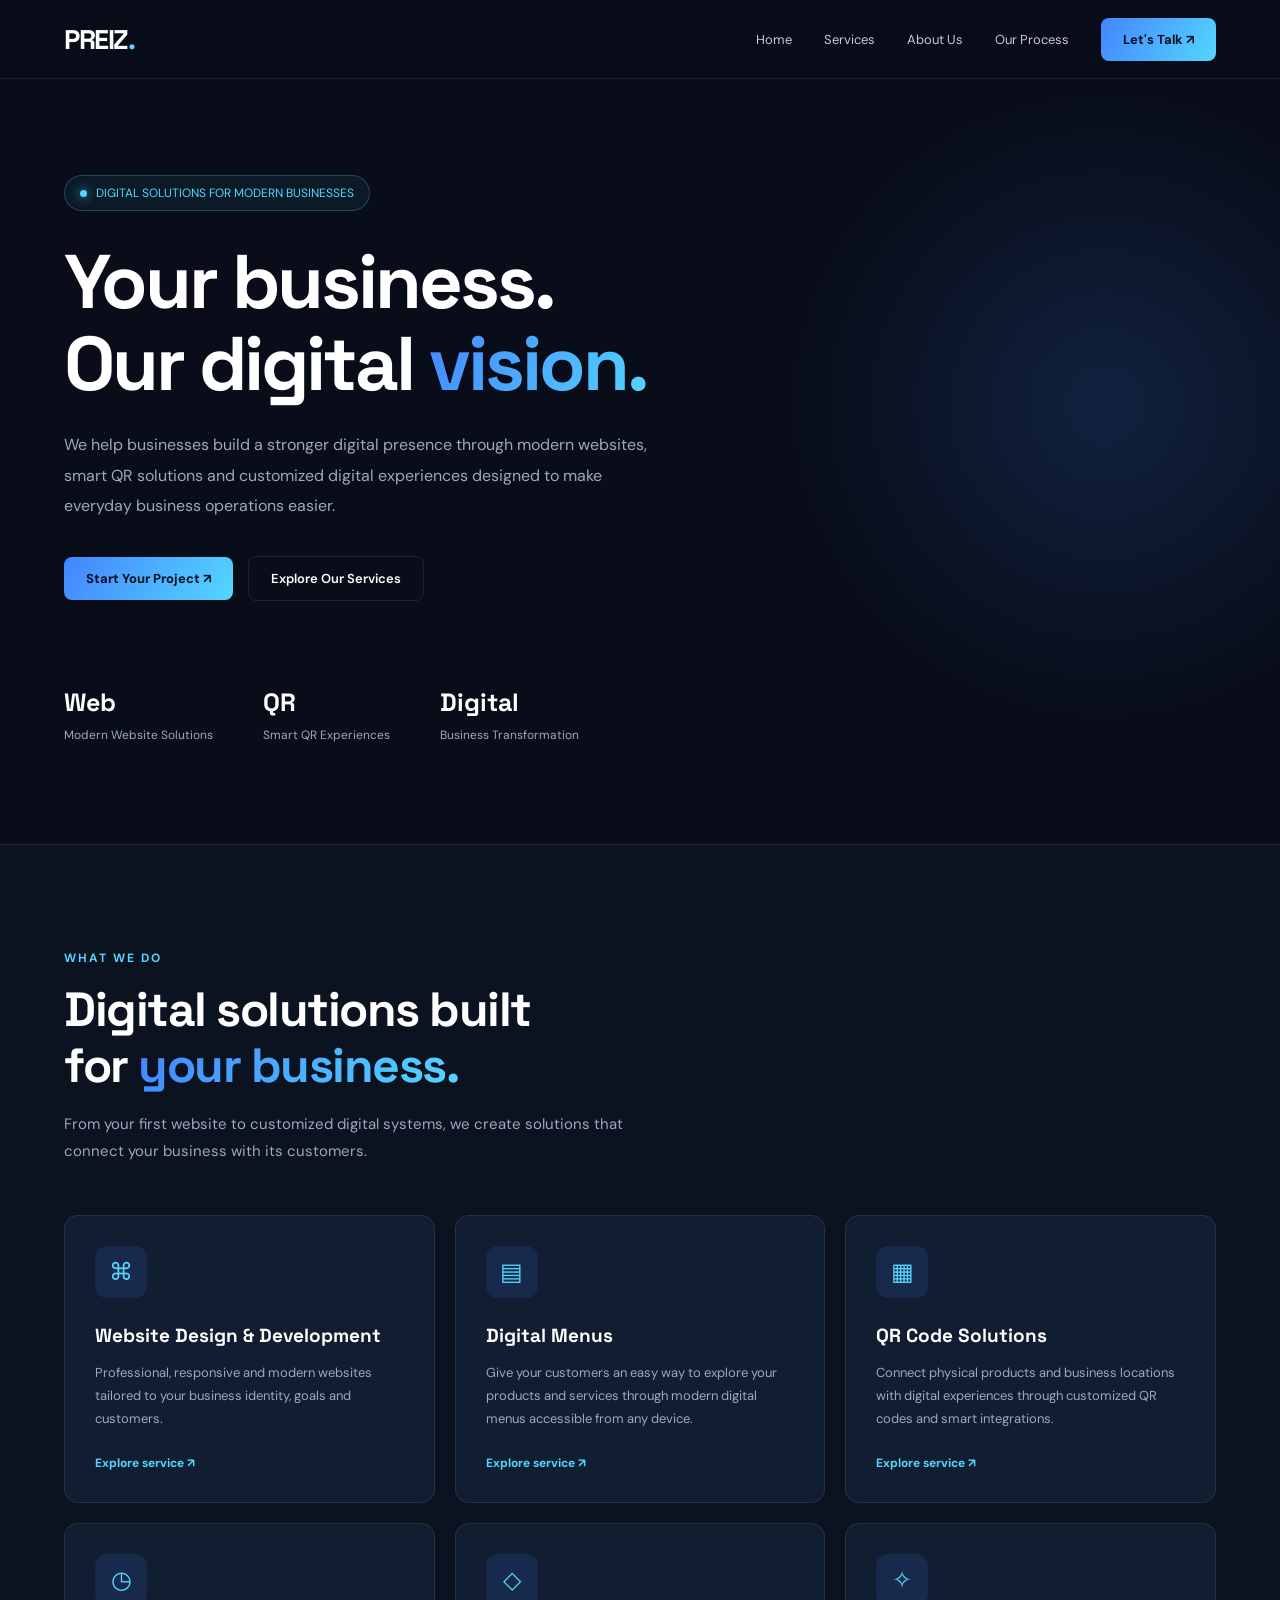
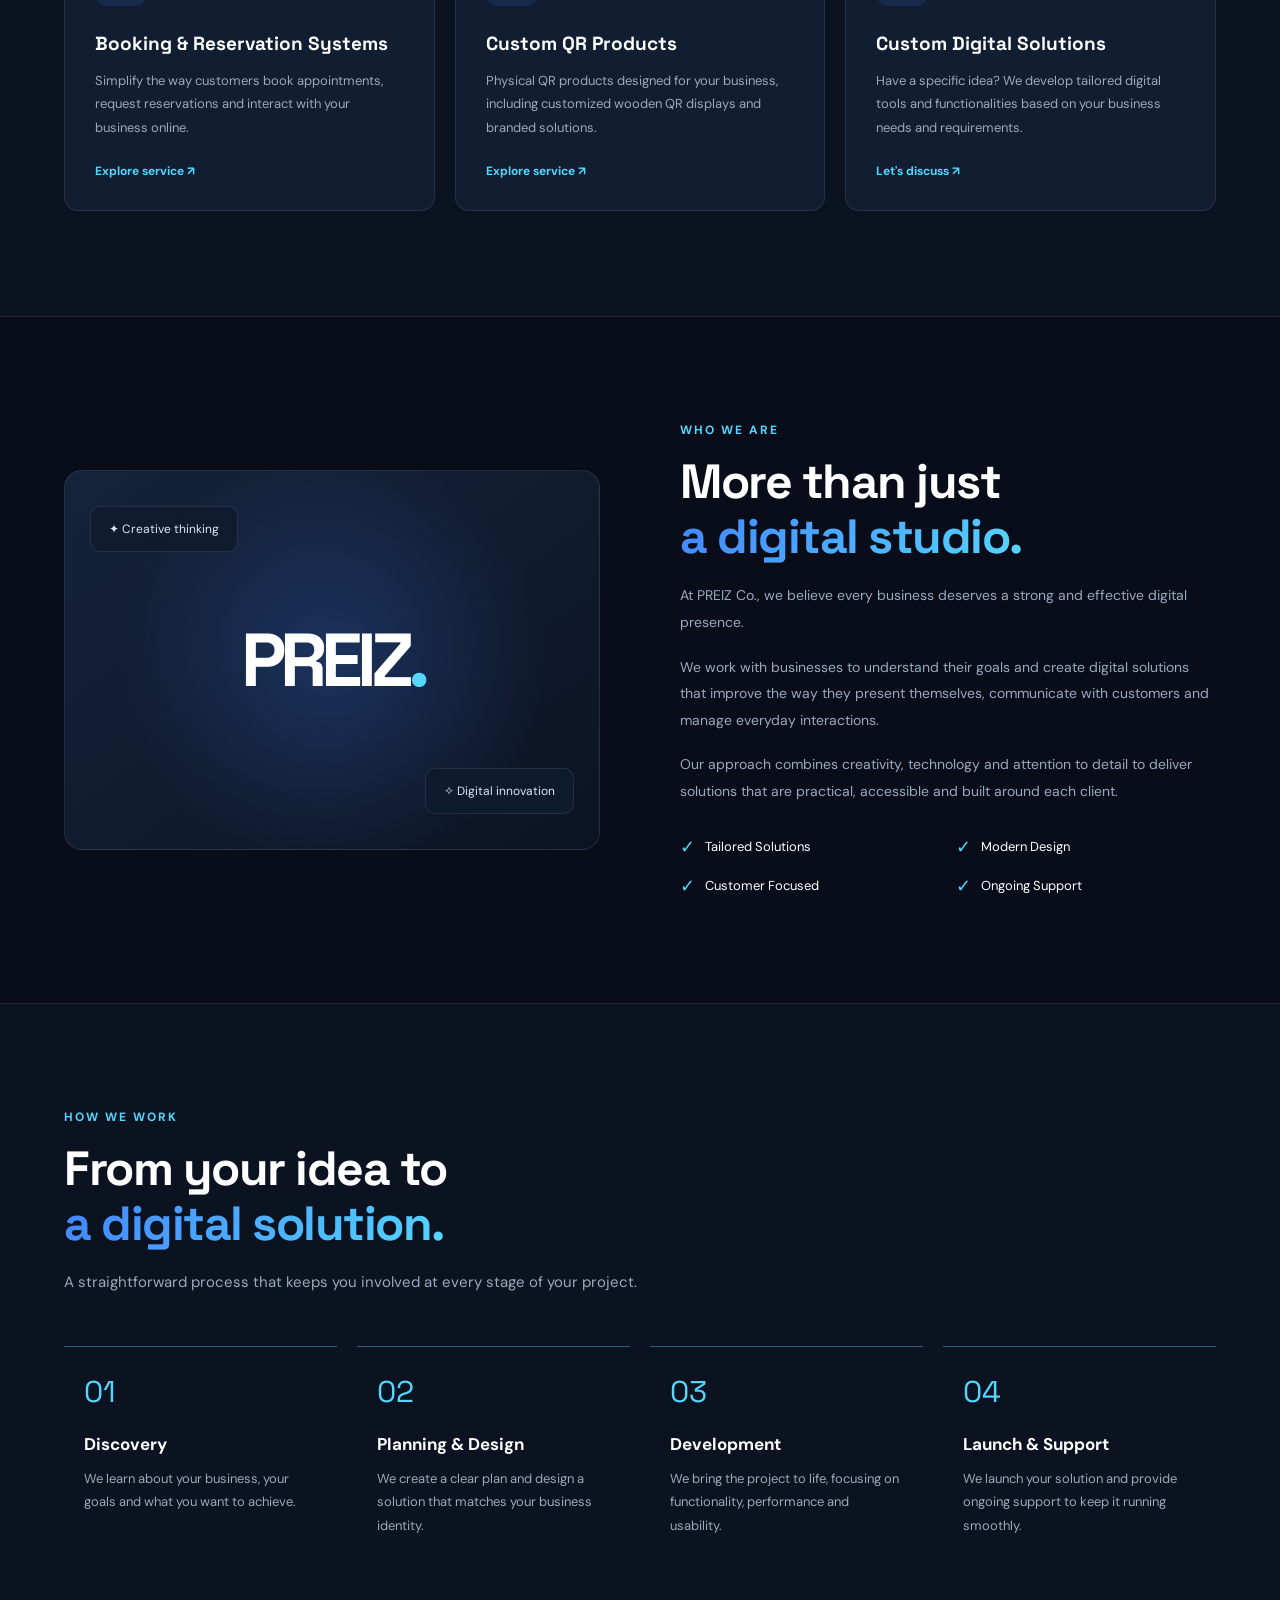
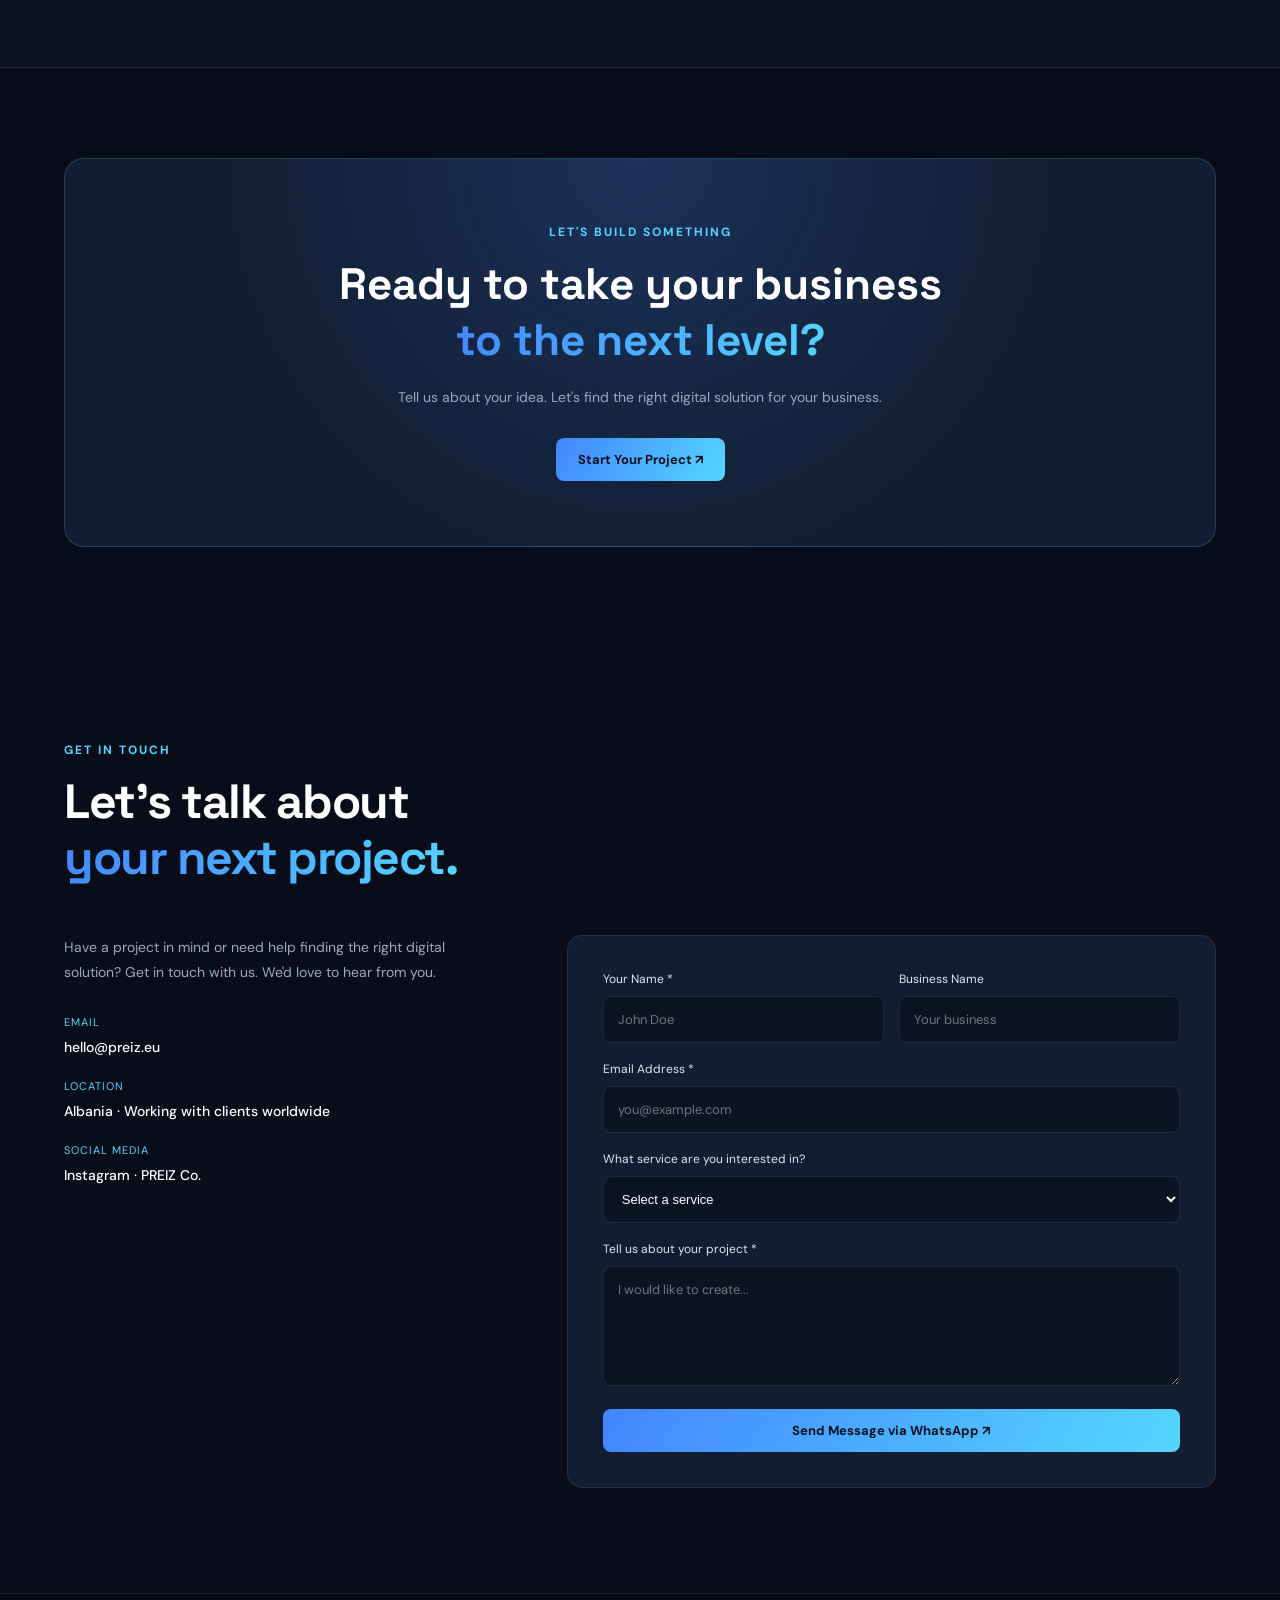
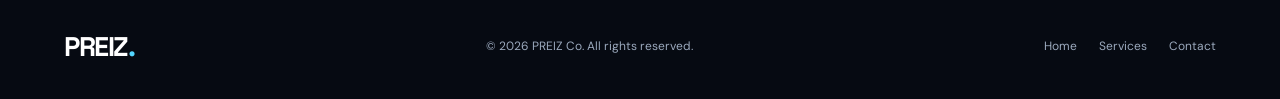
==== index.html @ 194d5254 "temporary file" ====
<!DOCTYPE html>
<html lang="en">
<head>
    <meta charset="UTF-8">
    <meta name="viewport" content="width=device-width, initial-scale=1.0">
    <meta name="description" content="PREIZ Co. - We create digital experiences that help businesses grow. Websites, digital menus, QR solutions and booking systems.">
    <meta name="theme-color" content="#080d19">

    <title>PREIZ Co. | Digital Solutions for Modern Businesses</title>

    <link rel="preconnect" href="https://fonts.googleapis.com">
    <link rel="preconnect" href="https://fonts.gstatic.com" crossorigin>
    <link href="https://fonts.googleapis.com/css2?family=DM+Sans:wght@400;500;600;700;800&family=Space+Grotesk:wght@400;500;600;700&display=swap" rel="stylesheet">

    <style>
        :root {
            --bg: #080d19;
            --bg-light: #101827;
            --card: #111d30;
            --blue: #4385ff;
            --cyan: #54d6ff;
            --white: #ffffff;
            --muted: #9ba9bd;
            --border: rgba(255,255,255,0.09);
            --gradient: linear-gradient(120deg, #4385ff, #54d6ff);
        }

        * {
            margin: 0;
            padding: 0;
            box-sizing: border-box;
        }

        html {
            scroll-behavior: smooth;
            scroll-padding-top: 85px;
        }

        body {
            font-family: 'DM Sans', sans-serif;
            background: var(--bg);
            color: var(--white);
            overflow-x: hidden;
        }

        a {
            text-decoration: none;
            color: inherit;
        }

        button, input, textarea {
            font-family: inherit;
        }

        .container {
            width: min(1160px, 90%);
            margin: auto;
        }

        .section {
            padding: 105px 0;
        }

        .section-label {
            color: var(--cyan);
            text-transform: uppercase;
            letter-spacing: 2px;
            font-size: 12px;
            font-weight: 700;
            margin-bottom: 16px;
        }

        .section-title {
            font-family: 'Space Grotesk', sans-serif;
            font-size: clamp(32px, 5vw, 48px);
            line-height: 1.15;
            letter-spacing: -1.5px;
            margin-bottom: 18px;
        }

        .section-description {
            color: var(--muted);
            line-height: 1.8;
            max-width: 620px;
            font-size: 15px;
        }

        .gradient-text {
            background: var(--gradient);
            -webkit-background-clip: text;
            background-clip: text;
            color: transparent;
        }

        /* NAVIGATION */

        header {
            position: fixed;
            top: 0;
            width: 100%;
            z-index: 1000;
            background: rgba(8,13,25,0.88);
            backdrop-filter: blur(18px);
            border-bottom: 1px solid var(--border);
        }

        nav {
            height: 78px;
            display: flex;
            align-items: center;
            justify-content: space-between;
        }

        .logo {
            font-family: 'Space Grotesk', sans-serif;
            font-size: 27px;
            font-weight: 700;
            letter-spacing: -1.5px;
        }

        .logo span {
            color: var(--cyan);
        }

        .nav-links {
            display: flex;
            align-items: center;
            gap: 32px;
        }

        .nav-links a {
            font-size: 13px;
            color: #c1ccdc;
            transition: .3s;
        }

        .nav-links a:hover {
            color: var(--cyan);
        }

        .nav-cta, .primary-btn {
            background: var(--gradient);
            color: #07111f !important;
            padding: 13px 22px;
            border-radius: 8px;
            font-weight: 700;
            font-size: 13px;
            transition: .3s;
            display: inline-flex;
            align-items: center;
            justify-content: center;
        }

        .nav-cta:hover, .primary-btn:hover {
            transform: translateY(-3px);
            box-shadow: 0 8px 30px rgba(67,133,255,.25);
        }

        .menu-toggle {
            display: none;
            background: none;
            border: none;
            color: white;
            font-size: 27px;
            cursor: pointer;
        }

        /* HERO */

        .hero {
            min-height: 760px;
            padding: 175px 0 100px;
            position: relative;
            display: flex;
            align-items: center;
            overflow: hidden;
        }

        .hero::before {
            content: "";
            position: absolute;
            width: 650px;
            height: 650px;
            right: -150px;
            top: 80px;
            background: radial-gradient(circle, rgba(67,133,255,.17), transparent 68%);
            pointer-events: none;
        }

        .hero-content {
            position: relative;
            z-index: 2;
            max-width: 750px;
        }

        .hero-badge {
            display: inline-flex;
            align-items: center;
            gap: 9px;
            border: 1px solid rgba(84,214,255,.25);
            background: rgba(84,214,255,.06);
            color: var(--cyan);
            padding: 9px 15px;
            border-radius: 30px;
            font-size: 12px;
            margin-bottom: 30px;
        }

        .hero-badge span {
            width: 7px;
            height: 7px;
            border-radius: 50%;
            background: var(--cyan);
            box-shadow: 0 0 12px var(--cyan);
        }

        .hero h1 {
            font-family: 'Space Grotesk', sans-serif;
            font-size: clamp(43px, 7vw, 76px);
            line-height: 1.08;
            letter-spacing: -3px;
            margin-bottom: 25px;
        }

        .hero-description {
            max-width: 590px;
            color: var(--muted);
            font-size: 16px;
            line-height: 1.9;
            margin-bottom: 35px;
        }

        .hero-buttons {
            display: flex;
            align-items: center;
            gap: 15px;
            flex-wrap: wrap;
        }

        .secondary-btn {
            border: 1px solid var(--border);
            padding: 13px 22px;
            border-radius: 8px;
            font-size: 13px;
            font-weight: 600;
            transition: .3s;
        }

        .secondary-btn:hover {
            border-color: var(--cyan);
            color: var(--cyan);
        }

        .hero-bottom {
            margin-top: 85px;
            display: flex;
            gap: 50px;
            flex-wrap: wrap;
        }

        .hero-stat strong {
            display: block;
            font-family: 'Space Grotesk', sans-serif;
            font-size: 25px;
            margin-bottom: 5px;
        }

        .hero-stat span {
            font-size: 12px;
            color: var(--muted);
        }

        /* SERVICES */

        .services {
            background: #0b1220;
            border-top: 1px solid var(--border);
            border-bottom: 1px solid var(--border);
        }

        .section-heading {
            margin-bottom: 50px;
        }

        .services-grid {
            display: grid;
            grid-template-columns: repeat(3, 1fr);
            gap: 20px;
        }

        .service-card {
            background: var(--card);
            border: 1px solid var(--border);
            border-radius: 14px;
            padding: 30px;
            transition: .35s;
            position: relative;
            overflow: hidden;
        }

        .service-card:hover {
            transform: translateY(-7px);
            border-color: rgba(84,214,255,.4);
            background: #142238;
        }

        .service-icon {
            width: 52px;
            height: 52px;
            display: flex;
            align-items: center;
            justify-content: center;
            border-radius: 12px;
            background: rgba(67,133,255,.13);
            color: var(--cyan);
            font-size: 24px;
            margin-bottom: 25px;
        }

        .service-card h3 {
            font-family: 'Space Grotesk', sans-serif;
            font-size: 19px;
            margin-bottom: 13px;
        }

        .service-card p {
            color: var(--muted);
            font-size: 13px;
            line-height: 1.8;
            margin-bottom: 20px;
        }

        .service-link {
            color: var(--cyan);
            font-size: 12px;
            font-weight: 700;
        }

        /* ABOUT */

        .about-grid {
            display: grid;
            grid-template-columns: 1fr 1fr;
            gap: 80px;
            align-items: center;
        }

        .about-visual {
            min-height: 380px;
            border: 1px solid var(--border);
            border-radius: 18px;
            background:
                radial-gradient(circle at 50% 50%, rgba(67,133,255,.22), transparent 65%),
                linear-gradient(145deg, #14233b, #0c1423);
            display: flex;
            align-items: center;
            justify-content: center;
            position: relative;
            overflow: hidden;
        }

        .about-logo {
            font-family: 'Space Grotesk', sans-serif;
            font-size: 75px;
            font-weight: 700;
            letter-spacing: -6px;
        }

        .about-logo span {
            color: var(--cyan);
        }

        .floating-card {
            position: absolute;
            background: rgba(15,28,47,.95);
            border: 1px solid var(--border);
            border-radius: 10px;
            padding: 14px 18px;
            font-size: 12px;
            color: #dce8f8;
        }

        .floating-card.one {
            top: 35px;
            left: 25px;
        }

        .floating-card.two {
            bottom: 35px;
            right: 25px;
        }

        .about-text p {
            color: var(--muted);
            line-height: 1.9;
            font-size: 14px;
            margin-bottom: 18px;
        }

        .about-points {
            display: grid;
            grid-template-columns: 1fr 1fr;
            gap: 15px;
            margin-top: 30px;
        }

        .about-point {
            display: flex;
            gap: 10px;
            font-size: 13px;
            align-items: center;
        }

        .about-point span {
            color: var(--cyan);
            font-size: 18px;
        }

        /* PROCESS */

        .process {
            background: #0b1220;
            border-top: 1px solid var(--border);
            border-bottom: 1px solid var(--border);
        }

        .process-grid {
            display: grid;
            grid-template-columns: repeat(4, 1fr);
            gap: 20px;
            margin-top: 45px;
        }

        .process-card {
            padding: 25px 20px;
            border-top: 1px solid rgba(84,214,255,.4);
        }

        .process-number {
            color: var(--cyan);
            font-family: 'Space Grotesk', sans-serif;
            font-size: 30px;
            margin-bottom: 22px;
        }

        .process-card h3 {
            font-size: 17px;
            margin-bottom: 12px;
        }

        .process-card p {
            color: var(--muted);
            font-size: 13px;
            line-height: 1.8;
        }

        /* CTA */

        .cta-section {
            padding: 90px 0;
        }

        .cta-box {
            padding: 65px 30px;
            text-align: center;
            border-radius: 20px;
            border: 1px solid rgba(84,214,255,.2);
            background:
                radial-gradient(circle at 50% 0%, rgba(67,133,255,.2), transparent 65%),
                #111d30;
        }

        .cta-box h2 {
            font-family: 'Space Grotesk', sans-serif;
            font-size: clamp(30px, 5vw, 44px);
            margin-bottom: 17px;
        }

        .cta-box p {
            color: var(--muted);
            font-size: 14px;
            margin-bottom: 28px;
            line-height: 1.8;
        }

        /* CONTACT */

        .contact-grid {
            display: grid;
            grid-template-columns: .8fr 1.2fr;
            gap: 70px;
        }

        .contact-info p {
            color: var(--muted);
            line-height: 1.8;
            font-size: 14px;
            margin-bottom: 30px;
        }

        .contact-item {
            margin-bottom: 22px;
        }

        .contact-item span {
            display: block;
            color: var(--cyan);
            font-size: 11px;
            text-transform: uppercase;
            letter-spacing: 1px;
            margin-bottom: 7px;
        }

        .contact-item strong {
            font-size: 14px;
            font-weight: 500;
        }

        .contact-form {
            background: var(--card);
            border: 1px solid var(--border);
            border-radius: 15px;
            padding: 35px;
        }

        .form-row {
            display: grid;
            grid-template-columns: 1fr 1fr;
            gap: 15px;
        }

        .form-group {
            margin-bottom: 18px;
        }

        .form-group label {
            display: block;
            font-size: 12px;
            margin-bottom: 9px;
            color: #dce8f8;
        }

        .form-group input,
        .form-group textarea,
        .form-group select {
            width: 100%;
            padding: 14px;
            border-radius: 8px;
            background: #0b1423;
            border: 1px solid var(--border);
            color: white;
            outline: none;
            font-size: 13px;
        }

        .form-group input:focus,
        .form-group textarea:focus,
        .form-group select:focus {
            border-color: var(--blue);
        }

        .form-group textarea {
            min-height: 120px;
            resize: vertical;
        }

        .form-group select option {
            background: #0b1423;
        }

        .contact-form button {
            width: 100%;
            border: none;
            cursor: pointer;
        }

        /* FOOTER */

        footer {
            border-top: 1px solid var(--border);
            background: #060a12;
            padding: 35px 0;
        }

        .footer-content {
            display: flex;
            align-items: center;
            justify-content: space-between;
            gap: 20px;
            flex-wrap: wrap;
        }

        .footer-content p {
            color: var(--muted);
            font-size: 12px;
        }

        .footer-links {
            display: flex;
            gap: 22px;
        }

        .footer-links a {
            color: var(--muted);
            font-size: 12px;
            transition: .3s;
        }

        .footer-links a:hover {
            color: var(--cyan);
        }

        /* ANIMATIONS */

        .reveal {
            opacity: 0;
            transform: translateY(25px);
            transition: opacity .7s ease, transform .7s ease;
        }

        .reveal.visible {
            opacity: 1;
            transform: translateY(0);
        }

        /* RESPONSIVE */

        @media(max-width: 900px) {
            .services-grid {
                grid-template-columns: repeat(2, 1fr);
            }

            .about-grid {
                gap: 40px;
            }

            .process-grid {
                grid-template-columns: repeat(2, 1fr);
            }

            .contact-grid {
                gap: 35px;
            }
        }

        @media(max-width: 700px) {
            .menu-toggle {
                display: block;
            }

            .nav-links {
                display: none;
                position: absolute;
                top: 78px;
                left: 0;
                width: 100%;
                background: #0b1220;
                padding: 25px 5%;
                flex-direction: column;
                align-items: stretch;
                gap: 22px;
                border-bottom: 1px solid var(--border);
            }

            .nav-links.active {
                display: flex;
            }

            .nav-links a {
                font-size: 15px;
            }

            .nav-cta {
                text-align: center;
            }

            .hero {
                min-height: auto;
                padding: 155px 0 75px;
            }

            .hero h1 {
                letter-spacing: -2px;
            }

            .hero-bottom {
                gap: 25px;
                margin-top: 60px;
            }

            .section {
                padding: 75px 0;
            }

            .services-grid,
            .about-grid,
            .contact-grid {
                grid-template-columns: 1fr;
            }

            .about-visual {
                min-height: 280px;
                order: 2;
            }

            .about-logo {
                font-size: 60px;
            }

            .process-grid {
                grid-template-columns: 1fr 1fr;
            }

            .form-row {
                grid-template-columns: 1fr;
                gap: 0;
            }

            .contact-form {
                padding: 25px 20px;
            }

            .footer-content {
                flex-direction: column;
                text-align: center;
            }
        }

        @media(max-width: 420px) {
            .process-grid {
                grid-template-columns: 1fr;
            }

            .about-points {
                grid-template-columns: 1fr;
            }

            .hero-buttons {
                align-items: stretch;
                flex-direction: column;
            }

            .hero-buttons a {
                text-align: center;
            }
        }

        @media(prefers-reduced-motion: reduce) {
            html {
                scroll-behavior: auto;
            }

            *, *::before, *::after {
                animation-duration: .01ms !important;
                transition-duration: .01ms !important;
            }

            .reveal {
                opacity: 1;
                transform: none;
            }
        }
    </style>
</head>

<body>

    <!-- NAVIGATION -->

    <header>
        <div class="container">
            <nav>
                <a href="#home" class="logo">PREIZ<span>.</span></a>

                <button class="menu-toggle" id="menuToggle" aria-label="Open navigation" aria-expanded="false">
                    ☰
                </button>

                <div class="nav-links" id="navLinks">
                    <a href="#home">Home</a>
                    <a href="#services">Services</a>
                    <a href="#about">About Us</a>
                    <a href="#process">Our Process</a>
                    <a href="#contact" class="nav-cta">Let's Talk ↗</a>
                </div>
            </nav>
        </div>
    </header>


    <!-- HERO SECTION -->

    <section class="hero" id="home">
        <div class="container">
            <div class="hero-content reveal">

                <div class="hero-badge">
                    <span></span>
                    DIGITAL SOLUTIONS FOR MODERN BUSINESSES
                </div>

                <h1>
                    Your business.<br>
                    Our digital <span class="gradient-text">vision.</span>
                </h1>

                <p class="hero-description">
                    We help businesses build a stronger digital presence
                    through modern websites, smart QR solutions and
                    customized digital experiences designed to make
                    everyday business operations easier.
                </p>

                <div class="hero-buttons">
                    <a href="#contact" class="primary-btn">Start Your Project ↗</a>
                    <a href="#services" class="secondary-btn">Explore Our Services</a>
                </div>

                <div class="hero-bottom">
                    <div class="hero-stat">
                        <strong>Web</strong>
                        <span>Modern Website Solutions</span>
                    </div>

                    <div class="hero-stat">
                        <strong>QR</strong>
                        <span>Smart QR Experiences</span>
                    </div>

                    <div class="hero-stat">
                        <strong>Digital</strong>
                        <span>Business Transformation</span>
                    </div>
                </div>

            </div>
        </div>
    </section>


    <!-- SERVICES SECTION -->

    <section class="section services" id="services">
        <div class="container">

            <div class="section-heading reveal">
                <div class="section-label">What We Do</div>

                <h2 class="section-title">
                    Digital solutions built<br>
                    for <span class="gradient-text">your business.</span>
                </h2>

                <p class="section-description">
                    From your first website to customized digital systems,
                    we create solutions that connect your business with
                    its customers.
                </p>
            </div>

            <div class="services-grid">

                <div class="service-card reveal">
                    <div class="service-icon">⌘</div>
                    <h3>Website Design & Development</h3>
                    <p>
                        Professional, responsive and modern websites
                        tailored to your business identity, goals and
                        customers.
                    </p>
                    <a href="#contact" class="service-link">Explore service ↗</a>
                </div>

                <div class="service-card reveal">
                    <div class="service-icon">▤</div>
                    <h3>Digital Menus</h3>
                    <p>
                        Give your customers an easy way to explore your
                        products and services through modern digital menus
                        accessible from any device.
                    </p>
                    <a href="#contact" class="service-link">Explore service ↗</a>
                </div>

                <div class="service-card reveal">
                    <div class="service-icon">▦</div>
                    <h3>QR Code Solutions</h3>
                    <p>
                        Connect physical products and business locations
                        with digital experiences through customized QR
                        codes and smart integrations.
                    </p>
                    <a href="#contact" class="service-link">Explore service ↗</a>
                </div>

                <div class="service-card reveal">
                    <div class="service-icon">◷</div>
                    <h3>Booking & Reservation Systems</h3>
                    <p>
                        Simplify the way customers book appointments,
                        request reservations and interact with your
                        business online.
                    </p>
                    <a href="#contact" class="service-link">Explore service ↗</a>
                </div>

                <div class="service-card reveal">
                    <div class="service-icon">◇</div>
                    <h3>Custom QR Products</h3>
                    <p>
                        Physical QR products designed for your business,
                        including customized wooden QR displays and
                        branded solutions.
                    </p>
                    <a href="#contact" class="service-link">Explore service ↗</a>
                </div>

                <div class="service-card reveal">
                    <div class="service-icon">✧</div>
                    <h3>Custom Digital Solutions</h3>
                    <p>
                        Have a specific idea? We develop tailored digital
                        tools and functionalities based on your business
                        needs and requirements.
                    </p>
                    <a href="#contact" class="service-link">Let's discuss ↗</a>
                </div>

            </div>
        </div>
    </section>


    <!-- ABOUT SECTION -->

    <section class="section" id="about">
        <div class="container">

            <div class="about-grid">

                <div class="about-visual reveal">
                    <div class="floating-card one">✦ Creative thinking</div>

                    <div class="about-logo">PREIZ<span>.</span></div>

                    <div class="floating-card two">✧ Digital innovation</div>
                </div>

                <div class="about-text reveal">
                    <div class="section-label">Who We Are</div>

                    <h2 class="section-title">
                        More than just<br>
                        <span class="gradient-text">a digital studio.</span>
                    </h2>

                    <p>
                        At PREIZ Co., we believe every business deserves
                        a strong and effective digital presence.
                    </p>

                    <p>
                        We work with businesses to understand their goals
                        and create digital solutions that improve the way
                        they present themselves, communicate with customers
                        and manage everyday interactions.
                    </p>

                    <p>
                        Our approach combines creativity, technology and
                        attention to detail to deliver solutions that are
                        practical, accessible and built around each client.
                    </p>

                    <div class="about-points">
                        <div class="about-point">
                            <span>✓</span> Tailored Solutions
                        </div>

                        <div class="about-point">
                            <span>✓</span> Modern Design
                        </div>

                        <div class="about-point">
                            <span>✓</span> Customer Focused
                        </div>

                        <div class="about-point">
                            <span>✓</span> Ongoing Support
                        </div>
                    </div>
                </div>

            </div>
        </div>
    </section>


    <!-- PROCESS SECTION -->

    <section class="section process" id="process">
        <div class="container">

            <div class="section-heading reveal">
                <div class="section-label">How We Work</div>

                <h2 class="section-title">
                    From your idea to<br>
                    <span class="gradient-text">a digital solution.</span>
                </h2>

                <p class="section-description">
                    A straightforward process that keeps you involved
                    at every stage of your project.
                </p>
            </div>

            <div class="process-grid">

                <div class="process-card reveal">
                    <div class="process-number">01</div>
                    <h3>Discovery</h3>
                    <p>
                        We learn about your business, your goals and
                        what you want to achieve.
                    </p>
                </div>

                <div class="process-card reveal">
                    <div class="process-number">02</div>
                    <h3>Planning & Design</h3>
                    <p>
                        We create a clear plan and design a solution
                        that matches your business identity.
                    </p>
                </div>

                <div class="process-card reveal">
                    <div class="process-number">03</div>
                    <h3>Development</h3>
                    <p>
                        We bring the project to life, focusing on
                        functionality, performance and usability.
                    </p>
                </div>

                <div class="process-card reveal">
                    <div class="process-number">04</div>
                    <h3>Launch & Support</h3>
                    <p>
                        We launch your solution and provide ongoing
                        support to keep it running smoothly.
                    </p>
                </div>

            </div>
        </div>
    </section>


    <!-- CTA SECTION -->

    <section class="cta-section">
        <div class="container">
            <div class="cta-box reveal">

                <div class="section-label">Let's Build Something</div>

                <h2>
                    Ready to take your business<br>
                    <span class="gradient-text">to the next level?</span>
                </h2>

                <p>
                    Tell us about your idea. Let's find the right
                    digital solution for your business.
                </p>

                <a href="#contact" class="primary-btn">
                    Start Your Project ↗
                </a>

            </div>
        </div>
    </section>


    <!-- CONTACT SECTION -->

    <section class="section" id="contact">
        <div class="container">

            <div class="section-heading reveal">
                <div class="section-label">Get In Touch</div>

                <h2 class="section-title">
                    Let's talk about<br>
                    <span class="gradient-text">your next project.</span>
                </h2>
            </div>

            <div class="contact-grid">

                <div class="contact-info reveal">

                    <p>
                        Have a project in mind or need help finding the
                        right digital solution? Get in touch with us.
                        We'd love to hear from you.
                    </p>

                    <div class="contact-item">
                        <span>Email</span>
                        <strong>hello@preiz.eu</strong>
                    </div>

                    <div class="contact-item">
                        <span>Location</span>
                        <strong>Albania · Working with clients worldwide</strong>
                    </div>

                    <div class="contact-item">
                        <span>Social Media</span>
                        <strong>Instagram · PREIZ Co.</strong>
                    </div>

                </div>


                <form class="contact-form reveal" id="contactForm">

                    <div class="form-row">

                        <div class="form-group">
                            <label for="name">Your Name *</label>
                            <input type="text" id="name" placeholder="John Doe" required>
                        </div>

                        <div class="form-group">
                            <label for="business">Business Name</label>
                            <input type="text" id="business" placeholder="Your business">
                        </div>

                    </div>

                    <div class="form-group">
                        <label for="email">Email Address *</label>
                        <input type="email" id="email" placeholder="you@example.com" required>
                    </div>

                    <div class="form-group">
                        <label for="service">What service are you interested in?</label>

                        <select id="service" required>
                            <option value="">Select a service</option>
                            <option>Website Design & Development</option>
                            <option>Digital Menu</option>
                            <option>QR Code Solutions</option>
                            <option>Booking & Reservation System</option>
                            <option>Custom QR Products</option>
                            <option>Custom Digital Solution</option>
                            <option>Other</option>
                        </select>
                    </div>

                    <div class="form-group">
                        <label for="message">Tell us about your project *</label>
                        <textarea id="message" placeholder="I would like to create..." required></textarea>
                    </div>

                    <button type="submit" class="primary-btn">
                        Send Message via WhatsApp ↗
                    </button>

                </form>

            </div>
        </div>
    </section>


    <!-- FOOTER -->

    <footer>
        <div class="container">

            <div class="footer-content">

                <a href="#home" class="logo">PREIZ<span>.</span></a>

                <p>
                    © <span id="year"></span> PREIZ Co. All rights reserved.
                </p>

                <div class="footer-links">
                    <a href="#home">Home</a>
                    <a href="#services">Services</a>
                    <a href="#contact">Contact</a>
                </div>

            </div>

        </div>
    </footer>


    <script>

        // MOBILE NAVIGATION

        const menuToggle = document.getElementById("menuToggle");
        const navLinks = document.getElementById("navLinks");

        menuToggle.addEventListener("click", () => {
            const isOpen = navLinks.classList.toggle("active");

            menuToggle.textContent = isOpen ? "✕" : "☰";
            menuToggle.setAttribute("aria-expanded", isOpen);
        });

        document.querySelectorAll(".nav-links a").forEach(link => {
            link.addEventListener("click", () => {
                navLinks.classList.remove("active");
                menuToggle.textContent = "☰";
                menuToggle.setAttribute("aria-expanded", "false");
            });
        });


        // AUTOMATIC COPYRIGHT YEAR

        document.getElementById("year").textContent =
            new Date().getFullYear();


        // SCROLL REVEAL ANIMATION

        const observer = new IntersectionObserver((entries) => {

            entries.forEach(entry => {

                if (entry.isIntersecting) {
                    entry.target.classList.add("visible");
                    observer.unobserve(entry.target);
                }

            });

        }, {
            threshold: 0.12
        });

        document.querySelectorAll(".reveal").forEach(element => {
            observer.observe(element);
        });


        // CONTACT FORM -> WHATSAPP

        document.getElementById("contactForm").addEventListener("submit", function(event) {

            event.preventDefault();

            const name = document.getElementById("name").value.trim();
            const business = document.getElementById("business").value.trim();
            const email = document.getElementById("email").value.trim();
            const service = document.getElementById("service").value;
            const message = document.getElementById("message").value.trim();

            if (!name || !email || !service || !message) {
                alert("Please complete all required fields.");
                return;
            }

            // REPLACE WITH YOUR WHATSAPP NUMBER
            // Include country code without + or spaces.
            const phoneNumber = "355XXXXXXXXX";

            const whatsappMessage =
                `Hello PREIZ Co.!

Name: ${name}
Business: ${business || "Not specified"}
Email: ${email}
Service: ${service}

Project details:
${message}`;

            const whatsappURL =
                `https://wa.me/${phoneNumber}?text=${encodeURIComponent(whatsappMessage)}`;

            window.open(whatsappURL, "_blank", "noopener,noreferrer");

        });

    </script>

</body>
</html>
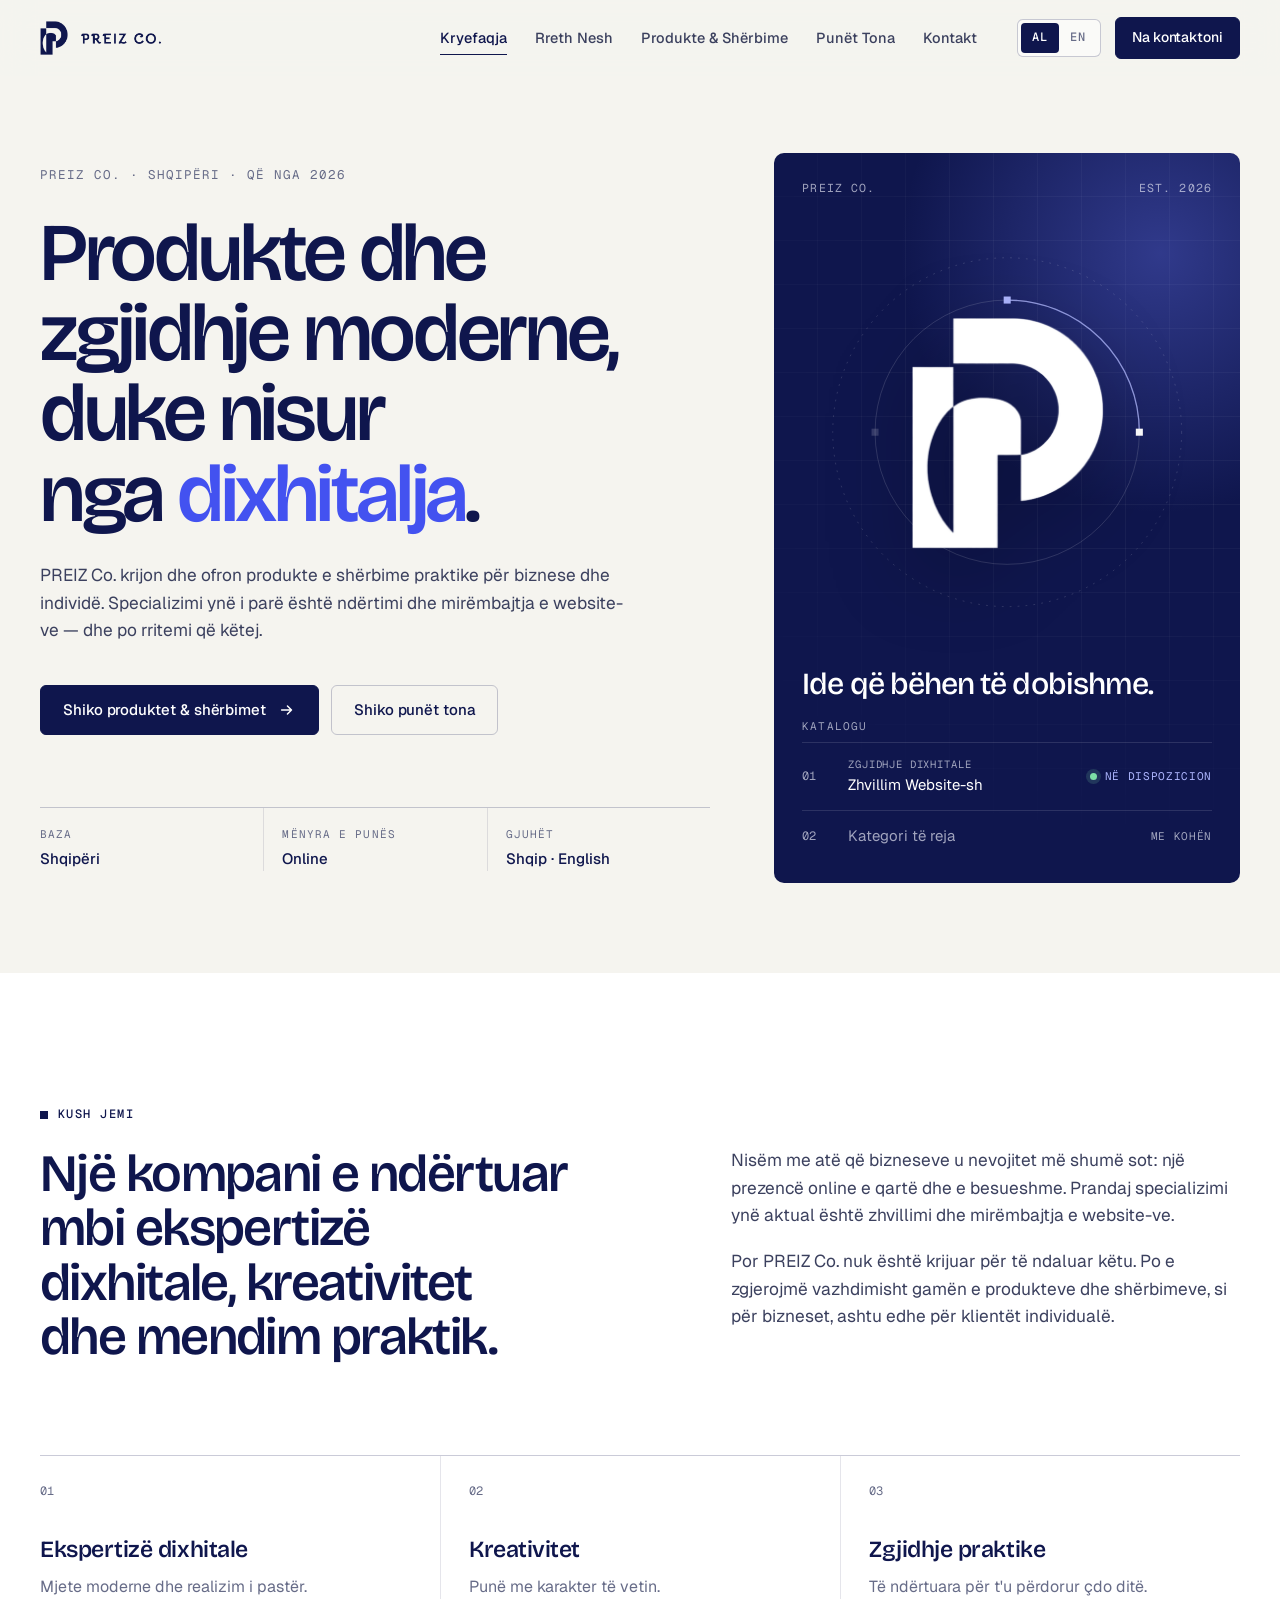
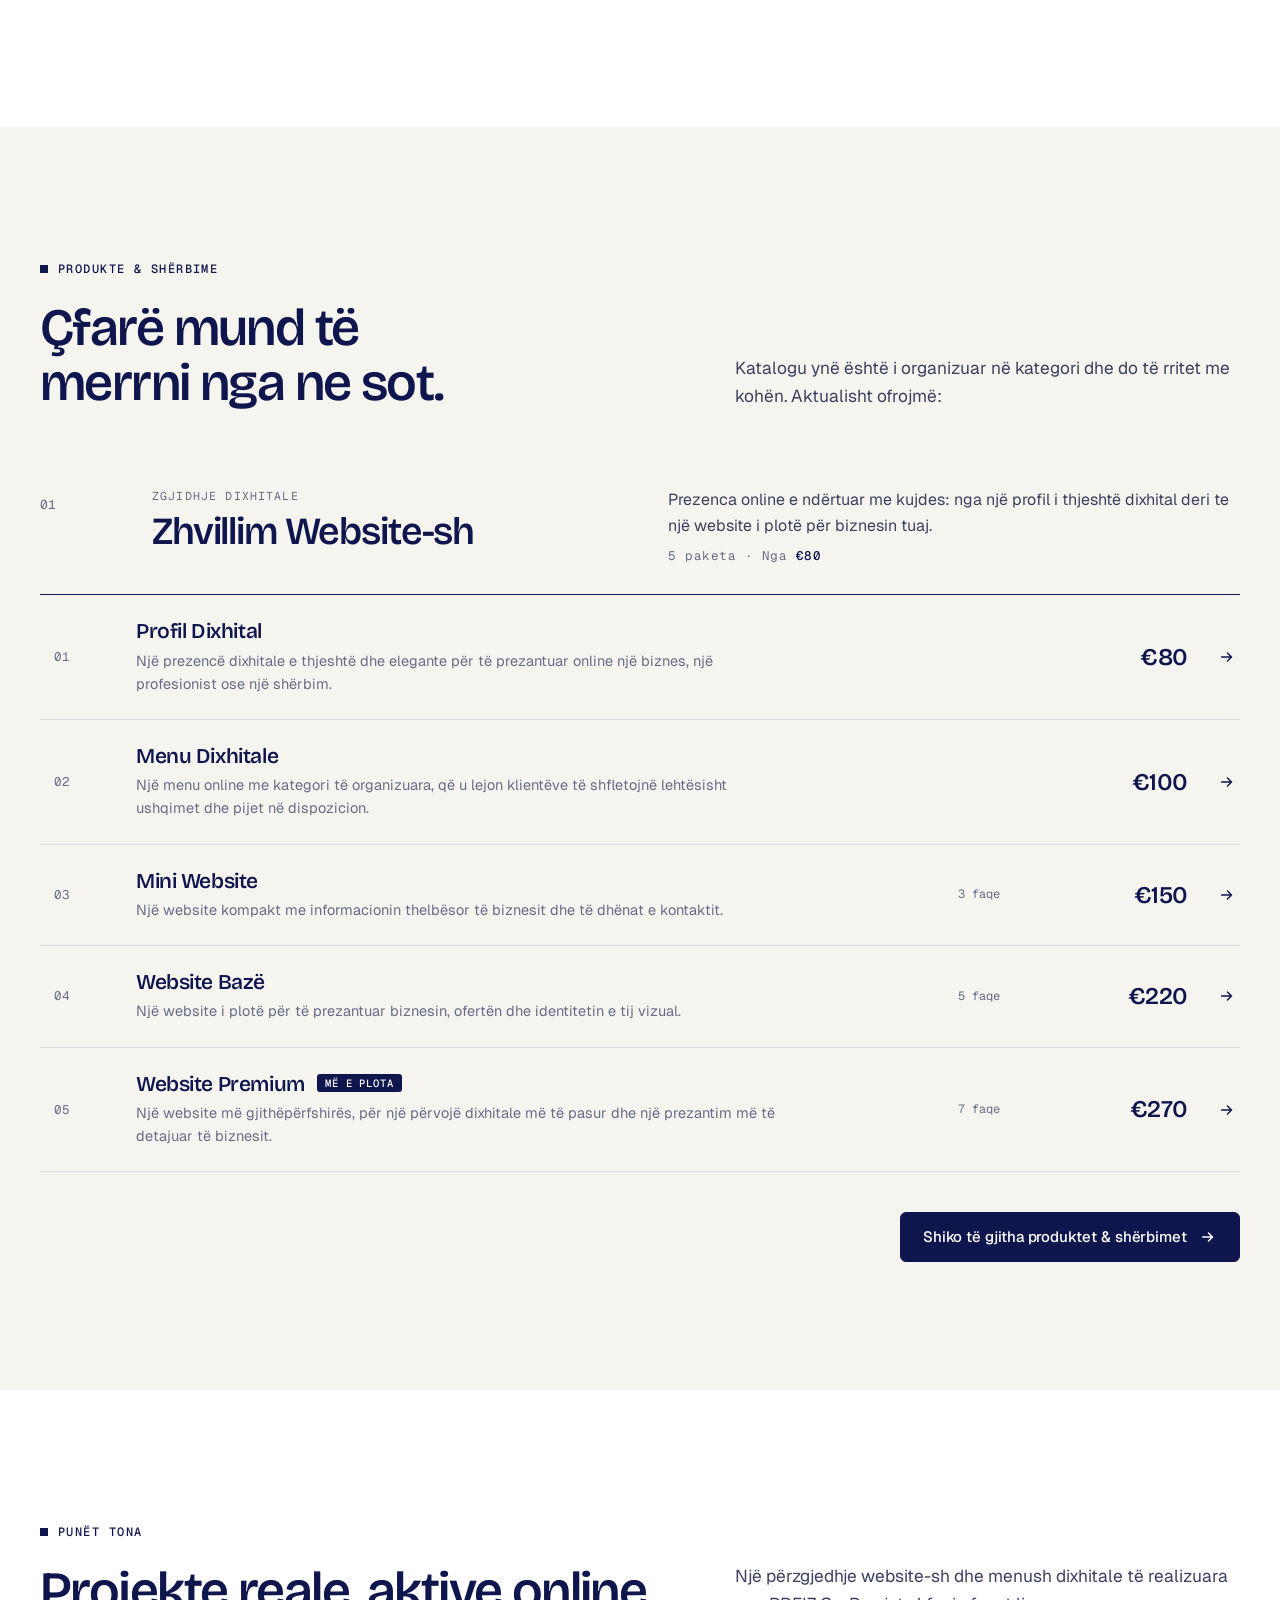
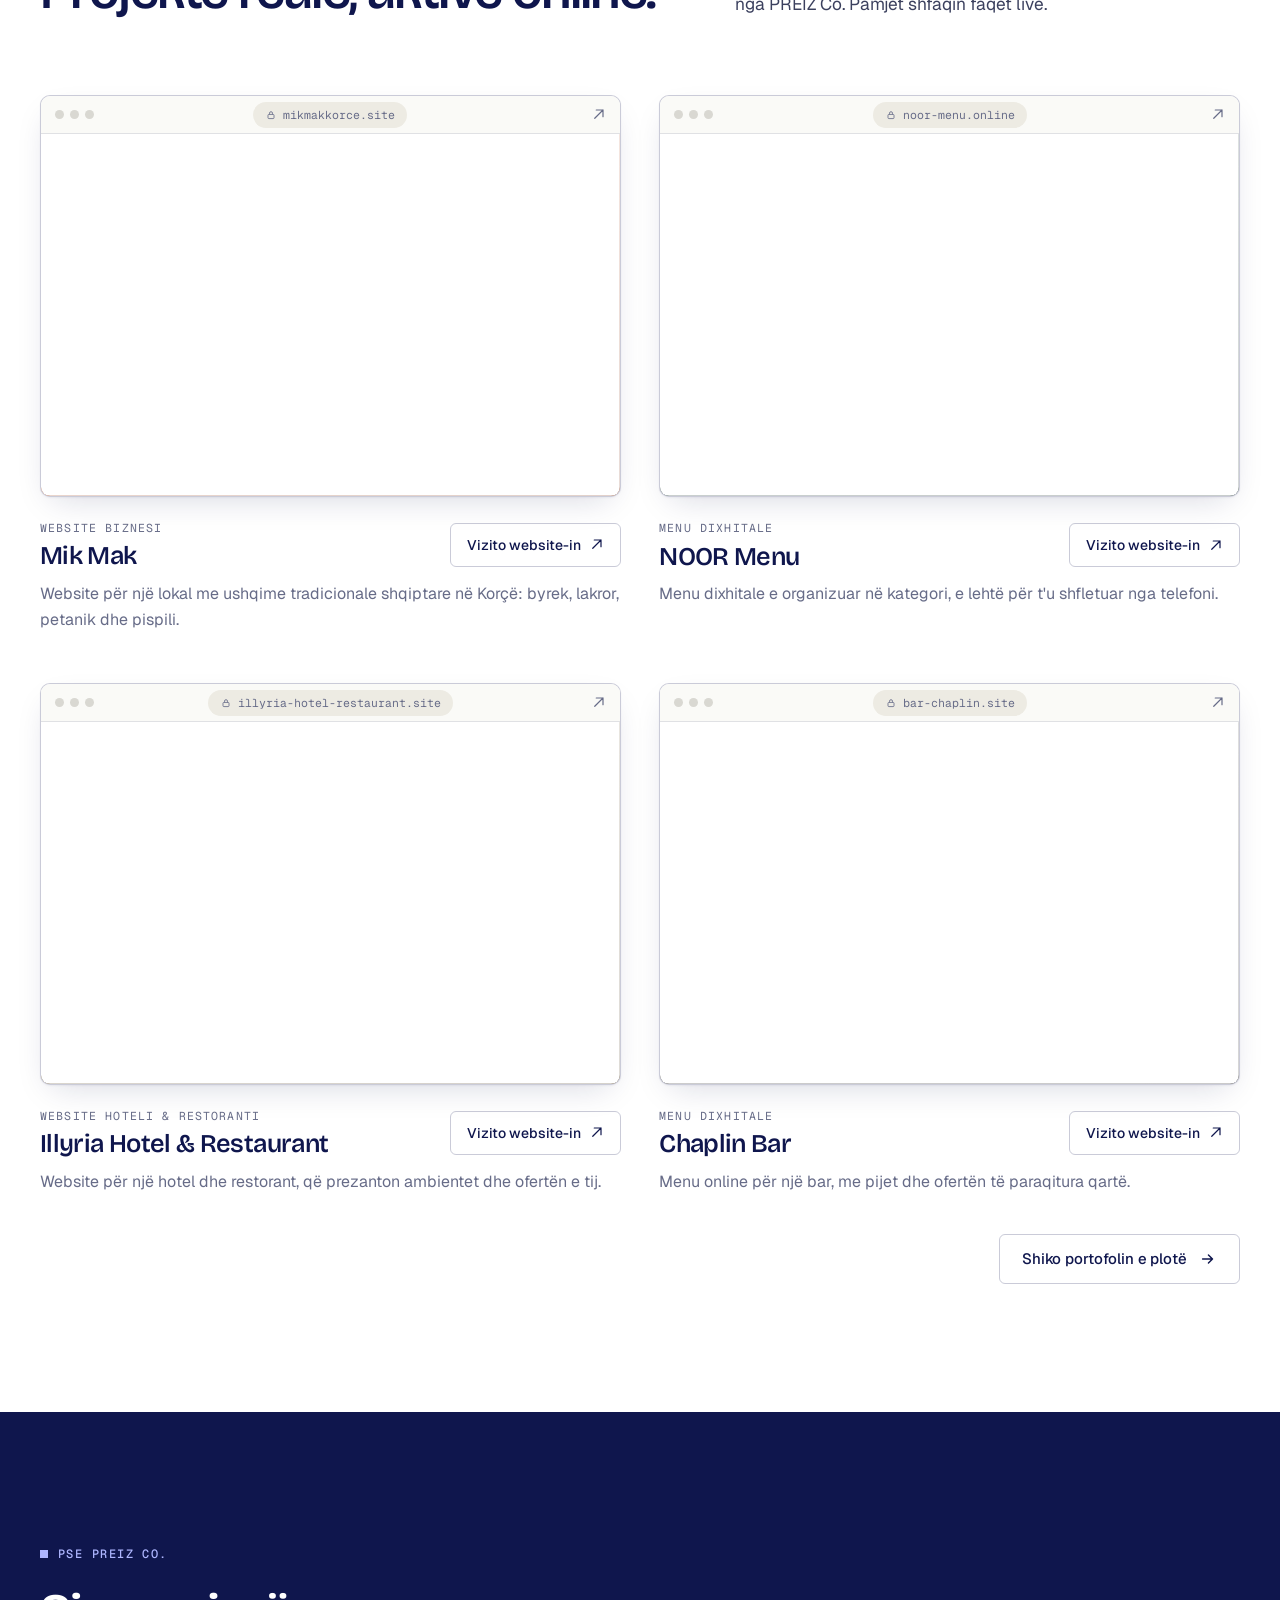
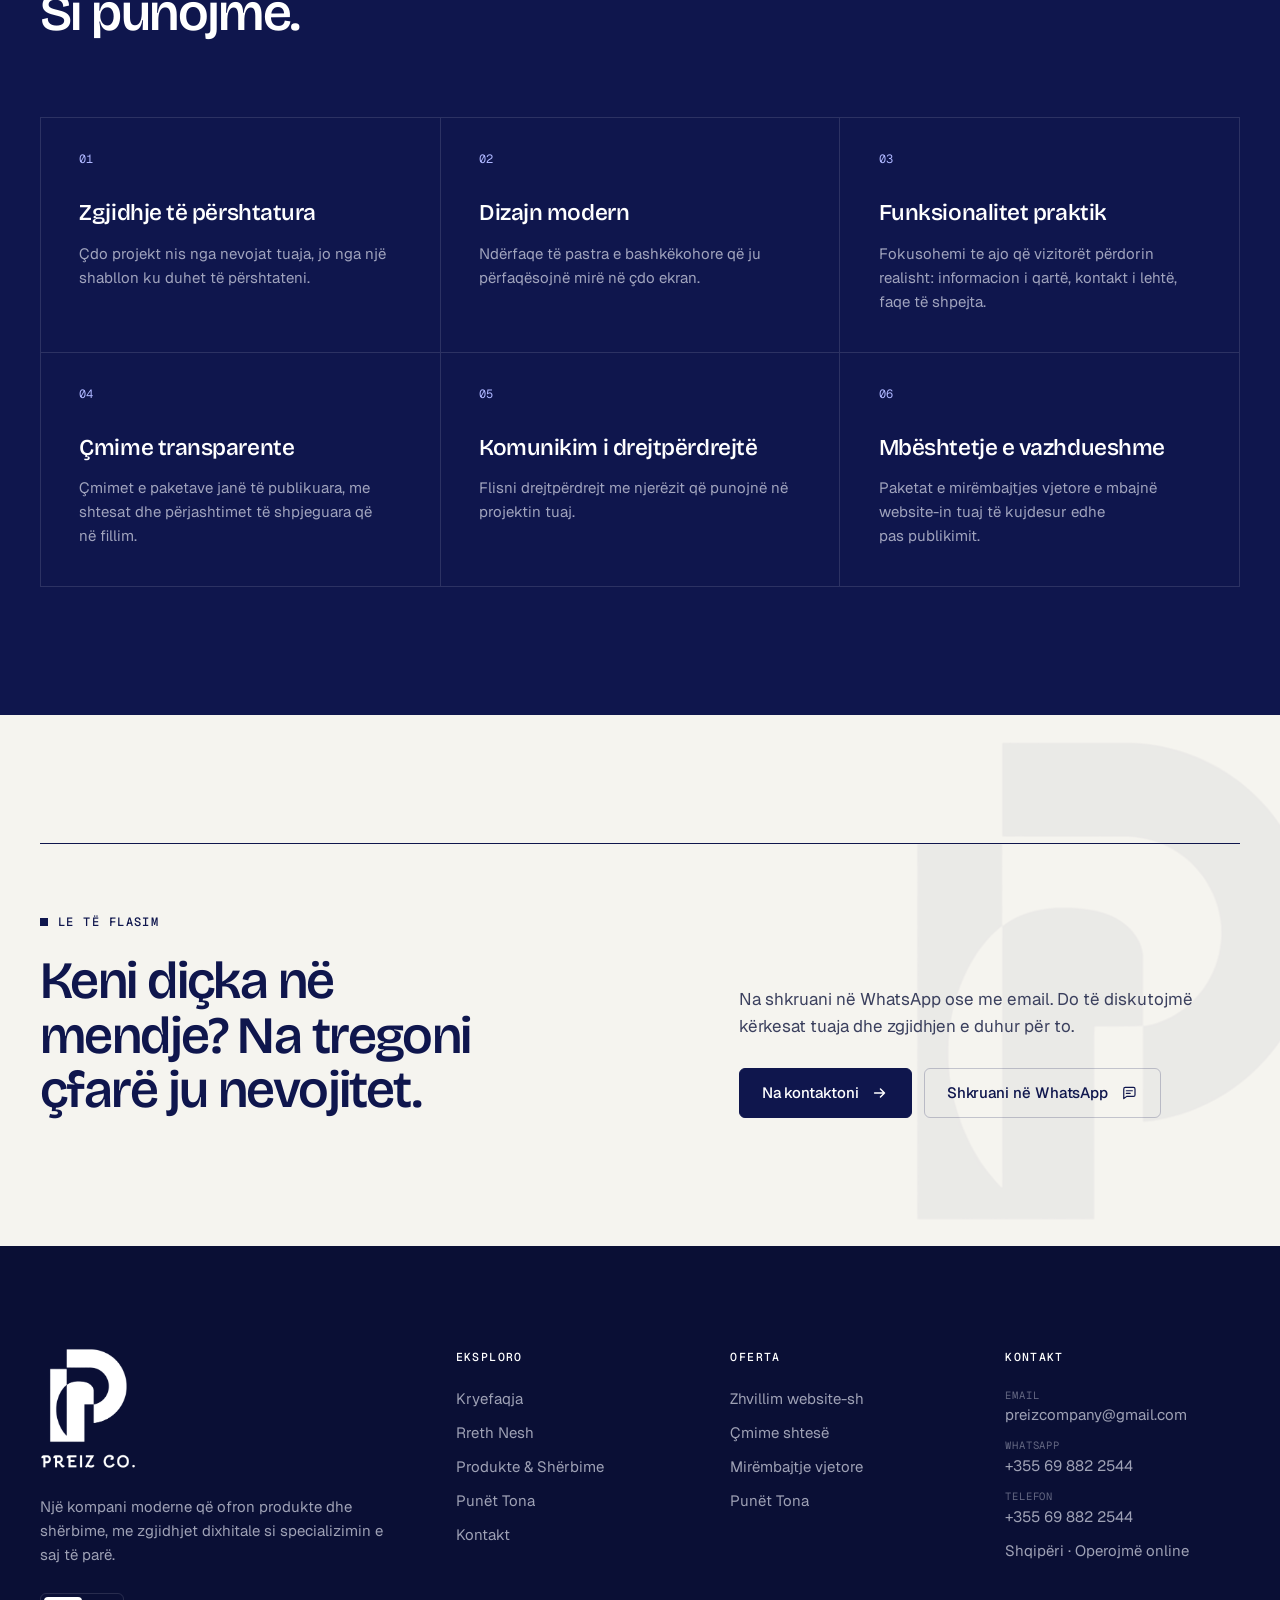
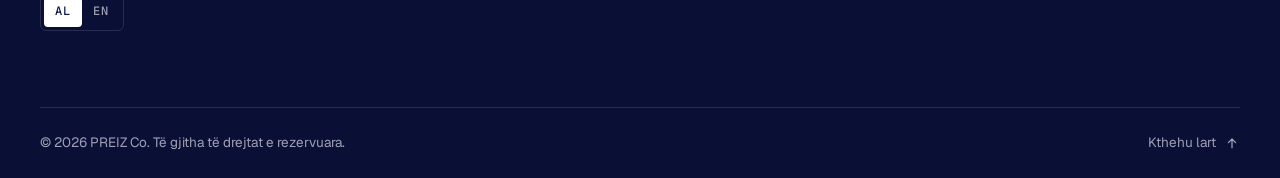
==== commit a536c754: "first real version" ====
--- a/index.html
+++ b/index.html
@@ -1,1300 +1,314 @@
 <!DOCTYPE html>
-<html lang="en">
+<html lang="sq">
 <head>
-    <meta charset="UTF-8">
-    <meta name="viewport" content="width=device-width, initial-scale=1.0">
-    <meta name="description" content="PREIZ Co. - We create digital experiences that help businesses grow. Websites, digital menus, QR solutions and booking systems.">
-    <meta name="theme-color" content="#080d19">
-
-    <title>PREIZ Co. | Digital Solutions for Modern Businesses</title>
-
-    <link rel="preconnect" href="https://fonts.googleapis.com">
-    <link rel="preconnect" href="https://fonts.gstatic.com" crossorigin>
-    <link href="https://fonts.googleapis.com/css2?family=DM+Sans:wght@400;500;600;700;800&family=Space+Grotesk:wght@400;500;600;700&display=swap" rel="stylesheet">
-
-    <style>
-        :root {
-            --bg: #080d19;
-            --bg-light: #101827;
-            --card: #111d30;
-            --blue: #4385ff;
-            --cyan: #54d6ff;
-            --white: #ffffff;
-            --muted: #9ba9bd;
-            --border: rgba(255,255,255,0.09);
-            --gradient: linear-gradient(120deg, #4385ff, #54d6ff);
+  <meta charset="UTF-8">
+  <meta name="viewport" content="width=device-width, initial-scale=1">
+  <title>PREIZ Co. — Produkte dhe zgjidhje moderne</title>
+  <meta name="description" content="PREIZ Co. është një kompani moderne në Shqipëri që ofron produkte dhe shërbime, duke nisur me zhvillimin dhe mirëmbajtjen e website-ve.">
+  
+  <link rel="canonical" href="https://preizcompany.com/">
+  <meta name="theme-color" content="#0F164D">
+  <meta name="author" content="PREIZ Co.">
+
+  <meta property="og:type" content="website">
+  <meta property="og:site_name" content="PREIZ Co.">
+  <meta property="og:title" content="PREIZ Co. — Produkte dhe zgjidhje moderne">
+  <meta property="og:description" content="PREIZ Co. është një kompani moderne në Shqipëri që ofron produkte dhe shërbime, duke nisur me zhvillimin dhe mirëmbajtjen e website-ve.">
+  <meta property="og:url" content="https://preizcompany.com/">
+  <meta property="og:image" content="https://preizcompany.com/assets/images/og-image.jpg">
+  <meta property="og:image:width" content="1200">
+  <meta property="og:image:height" content="630">
+  <meta property="og:image:alt" content="PREIZ Co.">
+  <meta property="og:locale" content="sq_AL">
+  <meta property="og:locale:alternate" content="en_US">
+  <meta name="twitter:card" content="summary_large_image">
+
+  <link rel="icon" href="assets/icons/favicon.ico" sizes="any">
+  <link rel="icon" type="image/png" sizes="32x32" href="assets/icons/favicon-32.png">
+  <link rel="icon" type="image/png" sizes="16x16" href="assets/icons/favicon-16.png">
+  <link rel="apple-touch-icon" href="assets/icons/apple-touch-icon.png">
+  <link rel="manifest" href="site.webmanifest">
+
+  <link rel="preconnect" href="https://fonts.googleapis.com">
+  <link rel="preconnect" href="https://fonts.gstatic.com" crossorigin>
+  <link rel="stylesheet" href="https://fonts.googleapis.com/css2?family=Bricolage+Grotesque:opsz,wght@12..96,400..700&amp;family=Geist:wght@400..600&amp;family=Geist+Mono:wght@400;500&amp;display=swap">
+  <link rel="stylesheet" href="css/style.css">
+  <link rel="stylesheet" href="css/responsive.css">
+
+  <script>
+    /* Apply the saved language before first paint to avoid a flash of the wrong language */
+    (function () {
+      var d = document.documentElement;
+      d.classList.add("js");
+      try {
+        var l = new URLSearchParams(location.search).get("lang") || localStorage.getItem("preiz-lang");
+        if (l === "en") {
+          d.lang = "en";
+          d.classList.add("i18n-pending");
+          setTimeout(function () { d.classList.remove("i18n-pending"); }, 1500);
         }
-
-        * {
-            margin: 0;
-            padding: 0;
-            box-sizing: border-box;
-        }
-
-        html {
-            scroll-behavior: smooth;
-            scroll-padding-top: 85px;
-        }
-
-        body {
-            font-family: 'DM Sans', sans-serif;
-            background: var(--bg);
-            color: var(--white);
-            overflow-x: hidden;
-        }
-
-        a {
-            text-decoration: none;
-            color: inherit;
-        }
-
-        button, input, textarea {
-            font-family: inherit;
-        }
-
-        .container {
-            width: min(1160px, 90%);
-            margin: auto;
-        }
-
-        .section {
-            padding: 105px 0;
-        }
-
-        .section-label {
-            color: var(--cyan);
-            text-transform: uppercase;
-            letter-spacing: 2px;
-            font-size: 12px;
-            font-weight: 700;
-            margin-bottom: 16px;
-        }
-
-        .section-title {
-            font-family: 'Space Grotesk', sans-serif;
-            font-size: clamp(32px, 5vw, 48px);
-            line-height: 1.15;
-            letter-spacing: -1.5px;
-            margin-bottom: 18px;
-        }
-
-        .section-description {
-            color: var(--muted);
-            line-height: 1.8;
-            max-width: 620px;
-            font-size: 15px;
-        }
-
-        .gradient-text {
-            background: var(--gradient);
-            -webkit-background-clip: text;
-            background-clip: text;
-            color: transparent;
-        }
-
-        /* NAVIGATION */
-
-        header {
-            position: fixed;
-            top: 0;
-            width: 100%;
-            z-index: 1000;
-            background: rgba(8,13,25,0.88);
-            backdrop-filter: blur(18px);
-            border-bottom: 1px solid var(--border);
-        }
-
-        nav {
-            height: 78px;
-            display: flex;
-            align-items: center;
-            justify-content: space-between;
-        }
-
-        .logo {
-            font-family: 'Space Grotesk', sans-serif;
-            font-size: 27px;
-            font-weight: 700;
-            letter-spacing: -1.5px;
-        }
-
-        .logo span {
-            color: var(--cyan);
-        }
-
-        .nav-links {
-            display: flex;
-            align-items: center;
-            gap: 32px;
-        }
-
-        .nav-links a {
-            font-size: 13px;
-            color: #c1ccdc;
-            transition: .3s;
-        }
-
-        .nav-links a:hover {
-            color: var(--cyan);
-        }
-
-        .nav-cta, .primary-btn {
-            background: var(--gradient);
-            color: #07111f !important;
-            padding: 13px 22px;
-            border-radius: 8px;
-            font-weight: 700;
-            font-size: 13px;
-            transition: .3s;
-            display: inline-flex;
-            align-items: center;
-            justify-content: center;
-        }
-
-        .nav-cta:hover, .primary-btn:hover {
-            transform: translateY(-3px);
-            box-shadow: 0 8px 30px rgba(67,133,255,.25);
-        }
-
-        .menu-toggle {
-            display: none;
-            background: none;
-            border: none;
-            color: white;
-            font-size: 27px;
-            cursor: pointer;
-        }
-
-        /* HERO */
-
-        .hero {
-            min-height: 760px;
-            padding: 175px 0 100px;
-            position: relative;
-            display: flex;
-            align-items: center;
-            overflow: hidden;
-        }
-
-        .hero::before {
-            content: "";
-            position: absolute;
-            width: 650px;
-            height: 650px;
-            right: -150px;
-            top: 80px;
-            background: radial-gradient(circle, rgba(67,133,255,.17), transparent 68%);
-            pointer-events: none;
-        }
-
-        .hero-content {
-            position: relative;
-            z-index: 2;
-            max-width: 750px;
-        }
-
-        .hero-badge {
-            display: inline-flex;
-            align-items: center;
-            gap: 9px;
-            border: 1px solid rgba(84,214,255,.25);
-            background: rgba(84,214,255,.06);
-            color: var(--cyan);
-            padding: 9px 15px;
-            border-radius: 30px;
-            font-size: 12px;
-            margin-bottom: 30px;
-        }
-
-        .hero-badge span {
-            width: 7px;
-            height: 7px;
-            border-radius: 50%;
-            background: var(--cyan);
-            box-shadow: 0 0 12px var(--cyan);
-        }
-
-        .hero h1 {
-            font-family: 'Space Grotesk', sans-serif;
-            font-size: clamp(43px, 7vw, 76px);
-            line-height: 1.08;
-            letter-spacing: -3px;
-            margin-bottom: 25px;
-        }
-
-        .hero-description {
-            max-width: 590px;
-            color: var(--muted);
-            font-size: 16px;
-            line-height: 1.9;
-            margin-bottom: 35px;
-        }
-
-        .hero-buttons {
-            display: flex;
-            align-items: center;
-            gap: 15px;
-            flex-wrap: wrap;
-        }
-
-        .secondary-btn {
-            border: 1px solid var(--border);
-            padding: 13px 22px;
-            border-radius: 8px;
-            font-size: 13px;
-            font-weight: 600;
-            transition: .3s;
-        }
-
-        .secondary-btn:hover {
-            border-color: var(--cyan);
-            color: var(--cyan);
-        }
-
-        .hero-bottom {
-            margin-top: 85px;
-            display: flex;
-            gap: 50px;
-            flex-wrap: wrap;
-        }
-
-        .hero-stat strong {
-            display: block;
-            font-family: 'Space Grotesk', sans-serif;
-            font-size: 25px;
-            margin-bottom: 5px;
-        }
-
-        .hero-stat span {
-            font-size: 12px;
-            color: var(--muted);
-        }
-
-        /* SERVICES */
-
-        .services {
-            background: #0b1220;
-            border-top: 1px solid var(--border);
-            border-bottom: 1px solid var(--border);
-        }
-
-        .section-heading {
-            margin-bottom: 50px;
-        }
-
-        .services-grid {
-            display: grid;
-            grid-template-columns: repeat(3, 1fr);
-            gap: 20px;
-        }
-
-        .service-card {
-            background: var(--card);
-            border: 1px solid var(--border);
-            border-radius: 14px;
-            padding: 30px;
-            transition: .35s;
-            position: relative;
-            overflow: hidden;
-        }
-
-        .service-card:hover {
-            transform: translateY(-7px);
-            border-color: rgba(84,214,255,.4);
-            background: #142238;
-        }
-
-        .service-icon {
-            width: 52px;
-            height: 52px;
-            display: flex;
-            align-items: center;
-            justify-content: center;
-            border-radius: 12px;
-            background: rgba(67,133,255,.13);
-            color: var(--cyan);
-            font-size: 24px;
-            margin-bottom: 25px;
-        }
-
-        .service-card h3 {
-            font-family: 'Space Grotesk', sans-serif;
-            font-size: 19px;
-            margin-bottom: 13px;
-        }
-
-        .service-card p {
-            color: var(--muted);
-            font-size: 13px;
-            line-height: 1.8;
-            margin-bottom: 20px;
-        }
-
-        .service-link {
-            color: var(--cyan);
-            font-size: 12px;
-            font-weight: 700;
-        }
-
-        /* ABOUT */
-
-        .about-grid {
-            display: grid;
-            grid-template-columns: 1fr 1fr;
-            gap: 80px;
-            align-items: center;
-        }
-
-        .about-visual {
-            min-height: 380px;
-            border: 1px solid var(--border);
-            border-radius: 18px;
-            background:
-                radial-gradient(circle at 50% 50%, rgba(67,133,255,.22), transparent 65%),
-                linear-gradient(145deg, #14233b, #0c1423);
-            display: flex;
-            align-items: center;
-            justify-content: center;
-            position: relative;
-            overflow: hidden;
-        }
-
-        .about-logo {
-            font-family: 'Space Grotesk', sans-serif;
-            font-size: 75px;
-            font-weight: 700;
-            letter-spacing: -6px;
-        }
-
-        .about-logo span {
-            color: var(--cyan);
-        }
-
-        .floating-card {
-            position: absolute;
-            background: rgba(15,28,47,.95);
-            border: 1px solid var(--border);
-            border-radius: 10px;
-            padding: 14px 18px;
-            font-size: 12px;
-            color: #dce8f8;
-        }
-
-        .floating-card.one {
-            top: 35px;
-            left: 25px;
-        }
-
-        .floating-card.two {
-            bottom: 35px;
-            right: 25px;
-        }
-
-        .about-text p {
-            color: var(--muted);
-            line-height: 1.9;
-            font-size: 14px;
-            margin-bottom: 18px;
-        }
-
-        .about-points {
-            display: grid;
-            grid-template-columns: 1fr 1fr;
-            gap: 15px;
-            margin-top: 30px;
-        }
-
-        .about-point {
-            display: flex;
-            gap: 10px;
-            font-size: 13px;
-            align-items: center;
-        }
-
-        .about-point span {
-            color: var(--cyan);
-            font-size: 18px;
-        }
-
-        /* PROCESS */
-
-        .process {
-            background: #0b1220;
-            border-top: 1px solid var(--border);
-            border-bottom: 1px solid var(--border);
-        }
-
-        .process-grid {
-            display: grid;
-            grid-template-columns: repeat(4, 1fr);
-            gap: 20px;
-            margin-top: 45px;
-        }
-
-        .process-card {
-            padding: 25px 20px;
-            border-top: 1px solid rgba(84,214,255,.4);
-        }
-
-        .process-number {
-            color: var(--cyan);
-            font-family: 'Space Grotesk', sans-serif;
-            font-size: 30px;
-            margin-bottom: 22px;
-        }
-
-        .process-card h3 {
-            font-size: 17px;
-            margin-bottom: 12px;
-        }
-
-        .process-card p {
-            color: var(--muted);
-            font-size: 13px;
-            line-height: 1.8;
-        }
-
-        /* CTA */
-
-        .cta-section {
-            padding: 90px 0;
-        }
-
-        .cta-box {
-            padding: 65px 30px;
-            text-align: center;
-            border-radius: 20px;
-            border: 1px solid rgba(84,214,255,.2);
-            background:
-                radial-gradient(circle at 50% 0%, rgba(67,133,255,.2), transparent 65%),
-                #111d30;
-        }
-
-        .cta-box h2 {
-            font-family: 'Space Grotesk', sans-serif;
-            font-size: clamp(30px, 5vw, 44px);
-            margin-bottom: 17px;
-        }
-
-        .cta-box p {
-            color: var(--muted);
-            font-size: 14px;
-            margin-bottom: 28px;
-            line-height: 1.8;
-        }
-
-        /* CONTACT */
-
-        .contact-grid {
-            display: grid;
-            grid-template-columns: .8fr 1.2fr;
-            gap: 70px;
-        }
-
-        .contact-info p {
-            color: var(--muted);
-            line-height: 1.8;
-            font-size: 14px;
-            margin-bottom: 30px;
-        }
-
-        .contact-item {
-            margin-bottom: 22px;
-        }
-
-        .contact-item span {
-            display: block;
-            color: var(--cyan);
-            font-size: 11px;
-            text-transform: uppercase;
-            letter-spacing: 1px;
-            margin-bottom: 7px;
-        }
-
-        .contact-item strong {
-            font-size: 14px;
-            font-weight: 500;
-        }
-
-        .contact-form {
-            background: var(--card);
-            border: 1px solid var(--border);
-            border-radius: 15px;
-            padding: 35px;
-        }
-
-        .form-row {
-            display: grid;
-            grid-template-columns: 1fr 1fr;
-            gap: 15px;
-        }
-
-        .form-group {
-            margin-bottom: 18px;
-        }
-
-        .form-group label {
-            display: block;
-            font-size: 12px;
-            margin-bottom: 9px;
-            color: #dce8f8;
-        }
-
-        .form-group input,
-        .form-group textarea,
-        .form-group select {
-            width: 100%;
-            padding: 14px;
-            border-radius: 8px;
-            background: #0b1423;
-            border: 1px solid var(--border);
-            color: white;
-            outline: none;
-            font-size: 13px;
-        }
-
-        .form-group input:focus,
-        .form-group textarea:focus,
-        .form-group select:focus {
-            border-color: var(--blue);
-        }
-
-        .form-group textarea {
-            min-height: 120px;
-            resize: vertical;
-        }
-
-        .form-group select option {
-            background: #0b1423;
-        }
-
-        .contact-form button {
-            width: 100%;
-            border: none;
-            cursor: pointer;
-        }
-
-        /* FOOTER */
-
-        footer {
-            border-top: 1px solid var(--border);
-            background: #060a12;
-            padding: 35px 0;
-        }
-
-        .footer-content {
-            display: flex;
-            align-items: center;
-            justify-content: space-between;
-            gap: 20px;
-            flex-wrap: wrap;
-        }
-
-        .footer-content p {
-            color: var(--muted);
-            font-size: 12px;
-        }
-
-        .footer-links {
-            display: flex;
-            gap: 22px;
-        }
-
-        .footer-links a {
-            color: var(--muted);
-            font-size: 12px;
-            transition: .3s;
-        }
-
-        .footer-links a:hover {
-            color: var(--cyan);
-        }
-
-        /* ANIMATIONS */
-
-        .reveal {
-            opacity: 0;
-            transform: translateY(25px);
-            transition: opacity .7s ease, transform .7s ease;
-        }
-
-        .reveal.visible {
-            opacity: 1;
-            transform: translateY(0);
-        }
-
-        /* RESPONSIVE */
-
-        @media(max-width: 900px) {
-            .services-grid {
-                grid-template-columns: repeat(2, 1fr);
-            }
-
-            .about-grid {
-                gap: 40px;
-            }
-
-            .process-grid {
-                grid-template-columns: repeat(2, 1fr);
-            }
-
-            .contact-grid {
-                gap: 35px;
-            }
-        }
-
-        @media(max-width: 700px) {
-            .menu-toggle {
-                display: block;
-            }
-
-            .nav-links {
-                display: none;
-                position: absolute;
-                top: 78px;
-                left: 0;
-                width: 100%;
-                background: #0b1220;
-                padding: 25px 5%;
-                flex-direction: column;
-                align-items: stretch;
-                gap: 22px;
-                border-bottom: 1px solid var(--border);
-            }
-
-            .nav-links.active {
-                display: flex;
-            }
-
-            .nav-links a {
-                font-size: 15px;
-            }
-
-            .nav-cta {
-                text-align: center;
-            }
-
-            .hero {
-                min-height: auto;
-                padding: 155px 0 75px;
-            }
-
-            .hero h1 {
-                letter-spacing: -2px;
-            }
-
-            .hero-bottom {
-                gap: 25px;
-                margin-top: 60px;
-            }
-
-            .section {
-                padding: 75px 0;
-            }
-
-            .services-grid,
-            .about-grid,
-            .contact-grid {
-                grid-template-columns: 1fr;
-            }
-
-            .about-visual {
-                min-height: 280px;
-                order: 2;
-            }
-
-            .about-logo {
-                font-size: 60px;
-            }
-
-            .process-grid {
-                grid-template-columns: 1fr 1fr;
-            }
-
-            .form-row {
-                grid-template-columns: 1fr;
-                gap: 0;
-            }
-
-            .contact-form {
-                padding: 25px 20px;
-            }
-
-            .footer-content {
-                flex-direction: column;
-                text-align: center;
-            }
-        }
-
-        @media(max-width: 420px) {
-            .process-grid {
-                grid-template-columns: 1fr;
-            }
-
-            .about-points {
-                grid-template-columns: 1fr;
-            }
-
-            .hero-buttons {
-                align-items: stretch;
-                flex-direction: column;
-            }
-
-            .hero-buttons a {
-                text-align: center;
-            }
-        }
-
-        @media(prefers-reduced-motion: reduce) {
-            html {
-                scroll-behavior: auto;
-            }
-
-            *, *::before, *::after {
-                animation-duration: .01ms !important;
-                transition-duration: .01ms !important;
-            }
-
-            .reveal {
-                opacity: 1;
-                transform: none;
-            }
-        }
-    </style>
+      } catch (e) {}
+    })();
+  </script>
+  <script type="application/ld+json">{"@context": "https://schema.org", "@type": "Organization", "name": "PREIZ Co.", "url": "https://preizcompany.com/", "logo": "https://preizcompany.com/assets/icons/icon-512.png", "email": "preizcompany@gmail.com", "telephone": "+355698822544", "foundingDate": "2026", "address": {"@type": "PostalAddress", "addressCountry": "AL"}, "areaServed": "AL", "contactPoint": {"@type": "ContactPoint", "telephone": "+355698822544", "email": "preizcompany@gmail.com", "contactType": "customer service", "availableLanguage": ["sq", "en"]}}</script>
+  <link rel="preload" as="image" href="assets/logo/preiz-mark-white.png">
 </head>
-
-<body>
-
-    <!-- NAVIGATION -->
-
-    <header>
-        <div class="container">
-            <nav>
-                <a href="#home" class="logo">PREIZ<span>.</span></a>
-
-                <button class="menu-toggle" id="menuToggle" aria-label="Open navigation" aria-expanded="false">
-                    ☰
-                </button>
-
-                <div class="nav-links" id="navLinks">
-                    <a href="#home">Home</a>
-                    <a href="#services">Services</a>
-                    <a href="#about">About Us</a>
-                    <a href="#process">Our Process</a>
-                    <a href="#contact" class="nav-cta">Let's Talk ↗</a>
-                </div>
-            </nav>
-        </div>
-    </header>
-
-
-    <!-- HERO SECTION -->
-
-    <section class="hero" id="home">
-        <div class="container">
-            <div class="hero-content reveal">
-
-                <div class="hero-badge">
-                    <span></span>
-                    DIGITAL SOLUTIONS FOR MODERN BUSINESSES
-                </div>
-
-                <h1>
-                    Your business.<br>
-                    Our digital <span class="gradient-text">vision.</span>
-                </h1>
-
-                <p class="hero-description">
-                    We help businesses build a stronger digital presence
-                    through modern websites, smart QR solutions and
-                    customized digital experiences designed to make
-                    everyday business operations easier.
-                </p>
-
-                <div class="hero-buttons">
-                    <a href="#contact" class="primary-btn">Start Your Project ↗</a>
-                    <a href="#services" class="secondary-btn">Explore Our Services</a>
-                </div>
-
-                <div class="hero-bottom">
-                    <div class="hero-stat">
-                        <strong>Web</strong>
-                        <span>Modern Website Solutions</span>
-                    </div>
-
-                    <div class="hero-stat">
-                        <strong>QR</strong>
-                        <span>Smart QR Experiences</span>
-                    </div>
-
-                    <div class="hero-stat">
-                        <strong>Digital</strong>
-                        <span>Business Transformation</span>
-                    </div>
-                </div>
-
+<body data-page="home">
+  <a class="skip-link" href="#main" data-i18n="skip">Kalo te përmbajtja</a>
+
+  <header class="site-header">
+    <div class="container header-inner">
+      <a class="brand" href="index.html" aria-label="PREIZ Co. — kryefaqja" data-i18n-attr="aria-label:logo.home">
+        <img class="brand-mark" src="assets/logo/preiz-mark-navy.png" width="400" height="479" alt="">
+        <img class="brand-word" src="assets/logo/preiz-wordmark-navy.png" width="600" height="96" alt="PREIZ Co.">
+      </a>
+
+      <nav class="site-nav" id="site-menu" aria-label="Navigimi kryesor" data-i18n-attr="aria-label:nav.main">
+        <ul class="nav-list">
+          <li><a class="nav-link" data-nav="home" href="index.html"><span data-i18n="nav.home">Kryefaqja</span><span class="nav-num" aria-hidden="true">01</span></a></li>
+          <li><a class="nav-link" data-nav="about" href="about.html"><span data-i18n="nav.about">Rreth Nesh</span><span class="nav-num" aria-hidden="true">02</span></a></li>
+          <li><a class="nav-link" data-nav="services" href="services.html"><span data-i18n="nav.services">Produkte & Shërbime</span><span class="nav-num" aria-hidden="true">03</span></a></li>
+          <li><a class="nav-link" data-nav="work" href="portfolio.html"><span data-i18n="nav.work">Punët Tona</span><span class="nav-num" aria-hidden="true">04</span></a></li>
+          <li><a class="nav-link" data-nav="contact" href="contact.html"><span data-i18n="nav.contact">Kontakt</span><span class="nav-num" aria-hidden="true">05</span></a></li>
+        </ul>
+        <div class="menu-extra">
+          <div class="lang-switch" role="group" aria-label="Gjuha" data-i18n-attr="aria-label:lang.label"><button type="button" data-lang="sq" lang="sq" aria-label="Shqip" aria-pressed="true" class="is-active">AL</button><button type="button" data-lang="en" lang="en" aria-label="English" aria-pressed="false">EN</button></div>
+          <div class="menu-contact">
+            <a data-contact="phone" href="tel:+355698822544">+355 69 882 2544</a>
+            <a data-contact="email" href="mailto:preizcompany@gmail.com">preizcompany@gmail.com</a>
+          </div>
+          <a class="btn btn-primary" href="contact.html"><span data-i18n="nav.cta">Na kontaktoni</span><svg class="i" viewBox="0 0 20 20" aria-hidden="true"><path d="M4 10h11m-4.5-4.5L15 10l-4.5 4.5" fill="none" stroke="currentColor" stroke-width="1.6" stroke-linecap="round" stroke-linejoin="round"/></svg></a>
+        </div>
+      </nav>
+
+      <div class="header-actions">
+        <div class="lang-switch" role="group" aria-label="Gjuha" data-i18n-attr="aria-label:lang.label"><button type="button" data-lang="sq" lang="sq" aria-label="Shqip" aria-pressed="true" class="is-active">AL</button><button type="button" data-lang="en" lang="en" aria-label="English" aria-pressed="false">EN</button></div>
+        <a class="btn btn-primary btn-sm" href="contact.html"><span data-i18n="nav.cta">Na kontaktoni</span></a>
+        <button class="nav-toggle" type="button" aria-expanded="false" aria-controls="site-menu" aria-label="Hap menunë" data-i18n-attr="aria-label:nav.open"><span></span></button>
+      </div>
+    </div>
+  </header>
+
+  <main id="main">
+    <section class="hero">
+      <div class="container hero-grid">
+        <div class="hero-copy">
+          <p class="hero-eyebrow reveal" data-i18n="home.hero.eyebrow">PREIZ Co. · Shqipëri · Që nga 2026</p>
+          <h1 class="display reveal" style="--d:60ms" data-i18n-html="home.hero.title">Produkte dhe zgjidhje moderne, duke nisur nga <em>dixhitalja</em>.</h1>
+          <p class="lead reveal" style="--d:120ms" data-i18n="home.hero.lead">PREIZ Co. krijon dhe ofron produkte e shërbime praktike për biznese dhe individë. Specializimi ynë i parë është ndërtimi dhe mirëmbajtja e website-ve — dhe po rritemi që këtej.</p>
+          <div class="hero-ctas reveal" style="--d:180ms">
+            <a class="btn btn-primary" href="services.html"><span data-i18n="home.hero.ctaPrimary">Shiko produktet & shërbimet</span><svg class="i" viewBox="0 0 20 20" aria-hidden="true"><path d="M4 10h11m-4.5-4.5L15 10l-4.5 4.5" fill="none" stroke="currentColor" stroke-width="1.6" stroke-linecap="round" stroke-linejoin="round"/></svg></a>
+            <a class="btn btn-outline" href="portfolio.html"><span data-i18n="home.hero.ctaSecondary">Shiko punët tona</span></a>
+          </div>
+          <dl class="hero-facts reveal" style="--d:240ms">
+            <div><dt data-i18n="home.hero.fact1k">Baza</dt><dd data-i18n="home.hero.fact1v">Shqipëri</dd></div>
+            <div><dt data-i18n="home.hero.fact2k">Mënyra e punës</dt><dd data-i18n="home.hero.fact2v">Online</dd></div>
+            <div><dt data-i18n="home.hero.fact3k">Gjuhët</dt><dd data-i18n="home.hero.fact3v">Shqip · English</dd></div>
+          </dl>
+        </div>
+
+        <div class="hero-panel reveal" style="--d:140ms">
+          <div class="panel-top" aria-hidden="true"><span>PREIZ Co.</span><span>Est. 2026</span></div>
+          <div class="panel-stage">
+            <svg class="panel-orbit" viewBox="0 0 400 400" fill="none" stroke="currentColor" aria-hidden="true">
+              <circle cx="200" cy="200" r="198" stroke-dasharray="2 7"/>
+              <circle cx="200" cy="200" r="150"/>
+              <path d="M200 50a150 150 0 0 1 150 150" stroke="#AEB6FF" stroke-opacity=".75" stroke-width="1.5"/>
+              <rect x="196" y="46" width="8" height="8" fill="#AEB6FF" stroke="none"/>
+              <rect x="346" y="196" width="8" height="8" fill="#FFFFFF" stroke="none"/>
+              <rect x="46" y="196" width="8" height="8" fill="currentColor" stroke="none"/>
+            </svg>
+            <img class="panel-mark" src="assets/logo/preiz-mark-white.png" width="400" height="479" alt="PREIZ Co. — logo" data-i18n-attr="alt:logo.alt" fetchpriority="high">
+          </div>
+          <p class="panel-tagline" data-i18n="home.panel.tagline">Ide që bëhen të dobishme.</p>
+          <p class="panel-index-label" data-i18n="home.panel.label">Katalogu</p>
+          <ul class="hero-index" data-render="hero-index"></ul>
+        </div>
+      </div>
+    </section>
+
+    <section class="section section-white" aria-labelledby="intro-title">
+      <div class="container">
+        <div class="intro-grid">
+          <div>
+            <p class="label reveal" data-i18n="home.intro.label">Kush jemi</p>
+            <h2 class="h2 reveal" id="intro-title" data-i18n="home.intro.title">Një kompani e ndërtuar mbi ekspertizë dixhitale, kreativitet dhe mendim praktik.</h2>
+          </div>
+          <div class="intro-copy reveal" style="--d:100ms">
+            <p data-i18n="home.intro.p1">Nisëm me atë që bizneseve u nevojitet më shumë sot: një prezencë online e qartë dhe e besueshme. Prandaj specializimi ynë aktual është zhvillimi dhe mirëmbajtja e website-ve.</p>
+            <p data-i18n="home.intro.p2">Por PREIZ Co. nuk është krijuar për të ndaluar këtu. Po e zgjerojmë vazhdimisht gamën e produkteve dhe shërbimeve, si për bizneset, ashtu edhe për klientët individualë.</p>
+          </div>
+        </div>
+        <div class="pillars">
+          <div class="pillar reveal" style="--d:80ms">
+            <span class="pillar-idx">01</span>
+            <h3 data-i18n="home.pillar1.t">Ekspertizë dixhitale</h3>
+            <p data-i18n="home.pillar1.d">Mjete moderne dhe realizim i pastër.</p>
+          </div>
+          <div class="pillar reveal" style="--d:160ms">
+            <span class="pillar-idx">02</span>
+            <h3 data-i18n="home.pillar2.t">Kreativitet</h3>
+            <p data-i18n="home.pillar2.d">Punë me karakter të vetin.</p>
+          </div>
+          <div class="pillar reveal" style="--d:240ms">
+            <span class="pillar-idx">03</span>
+            <h3 data-i18n="home.pillar3.t">Zgjidhje praktike</h3>
+            <p data-i18n="home.pillar3.d">Të ndërtuara për t'u përdorur çdo ditë.</p>
+          </div>
+        </div>
+      </div>
+    </section>
+
+    <section class="section" aria-labelledby="services-title">
+      <div class="container">
+        <div class="section-head">
+          <div>
+            <p class="label reveal" data-i18n="home.services.label">Produkte & Shërbime</p>
+            <h2 class="h2 reveal" id="services-title" data-i18n="home.services.title">Çfarë mund të merrni nga ne sot.</h2>
+          </div>
+          <p class="lead reveal" data-i18n="home.services.lead">Katalogu ynë është i organizuar në kategori dhe do të rritet me kohën. Aktualisht ofrojmë:</p>
+        </div>
+        <div data-render="catalog-preview"></div>
+        <div class="cp-cta">
+          <a class="btn btn-primary" href="services.html"><span data-i18n="home.services.cta">Shiko të gjitha produktet & shërbimet</span><svg class="i" viewBox="0 0 20 20" aria-hidden="true"><path d="M4 10h11m-4.5-4.5L15 10l-4.5 4.5" fill="none" stroke="currentColor" stroke-width="1.6" stroke-linecap="round" stroke-linejoin="round"/></svg></a>
+        </div>
+      </div>
+    </section>
+
+    <section class="section section-white" aria-labelledby="work-title">
+      <div class="container">
+        <div class="section-head">
+          <div>
+            <p class="label reveal" data-i18n="home.work.label">Punët Tona</p>
+            <h2 class="h2 reveal" id="work-title" data-i18n="home.work.title">Projekte reale, aktive online.</h2>
+          </div>
+          <p class="lead reveal" data-i18n="home.work.lead">Një përzgjedhje website-sh dhe menush dixhitale të realizuara nga PREIZ Co. Pamjet shfaqin faqet live.</p>
+        </div>
+        <div class="projects-grid" data-render="projects" data-featured data-limit="4"></div>
+        <div class="cp-cta">
+          <a class="btn btn-outline" href="portfolio.html"><span data-i18n="home.work.cta">Shiko portofolin e plotë</span><svg class="i" viewBox="0 0 20 20" aria-hidden="true"><path d="M4 10h11m-4.5-4.5L15 10l-4.5 4.5" fill="none" stroke="currentColor" stroke-width="1.6" stroke-linecap="round" stroke-linejoin="round"/></svg></a>
+        </div>
+      </div>
+    </section>
+
+    <section class="section section-dark" aria-labelledby="why-title">
+      <div class="container">
+        <div class="section-head">
+          <div>
+            <p class="label reveal" data-i18n="home.why.label">Pse PREIZ Co.</p>
+            <h2 class="h2 reveal" id="why-title" data-i18n="home.why.title">Si punojmë.</h2>
+          </div>
+        </div>
+        <div class="why-grid">
+          <div class="why reveal" style="--d:0ms">
+            <span class="why-idx">01</span>
+            <h3 data-i18n="why1.t">Zgjidhje të përshtatura</h3>
+            <p data-i18n="why1.d">Çdo projekt nis nga nevojat tuaja, jo nga një shabllon ku duhet të përshtateni.</p>
+          </div>
+          <div class="why reveal" style="--d:70ms">
+            <span class="why-idx">02</span>
+            <h3 data-i18n="why2.t">Dizajn modern</h3>
+            <p data-i18n="why2.d">Ndërfaqe të pastra e bashkëkohore që ju përfaqësojnë mirë në çdo ekran.</p>
+          </div>
+          <div class="why reveal" style="--d:140ms">
+            <span class="why-idx">03</span>
+            <h3 data-i18n="why3.t">Funksionalitet praktik</h3>
+            <p data-i18n="why3.d">Fokusohemi te ajo që vizitorët përdorin realisht: informacion i qartë, kontakt i lehtë, faqe të shpejta.</p>
+          </div>
+          <div class="why reveal" style="--d:0ms">
+            <span class="why-idx">04</span>
+            <h3 data-i18n="why4.t">Çmime transparente</h3>
+            <p data-i18n="why4.d">Çmimet e paketave janë të publikuara, me shtesat dhe përjashtimet të shpjeguara që në fillim.</p>
+          </div>
+          <div class="why reveal" style="--d:70ms">
+            <span class="why-idx">05</span>
+            <h3 data-i18n="why5.t">Komunikim i drejtpërdrejtë</h3>
+            <p data-i18n="why5.d">Flisni drejtpërdrejt me njerëzit që punojnë në projektin tuaj.</p>
+          </div>
+          <div class="why reveal" style="--d:140ms">
+            <span class="why-idx">06</span>
+            <h3 data-i18n="why6.t">Mbështetje e vazhdueshme</h3>
+            <p data-i18n="why6.d">Paketat e mirëmbajtjes vjetore e mbajnë website-in tuaj të kujdesur edhe pas publikimit.</p>
+          </div>
+        </div>
+      </div>
+    </section>
+
+    <section class="section cta-band" aria-labelledby="cta-title">
+      <img class="cta-mark" src="assets/logo/preiz-mark-navy.png" width="400" height="479" alt="" aria-hidden="true" loading="lazy">
+      <div class="container">
+        <div class="cta-inner">
+          <div>
+            <p class="label reveal" data-i18n="cta.label">Le të flasim</p>
+            <h2 class="h2 reveal" id="cta-title" data-i18n="cta.title">Keni diçka në mendje? Na tregoni çfarë ju nevojitet.</h2>
+          </div>
+          <div class="cta-side reveal" style="--d:80ms">
+            <p data-i18n="cta.body">Na shkruani në WhatsApp ose me email. Do të diskutojmë kërkesat tuaja dhe zgjidhjen e duhur për to.</p>
+            <div class="cta-actions">
+              <a class="btn btn-primary" href="contact.html"><span data-i18n="cta.button">Na kontaktoni</span><svg class="i" viewBox="0 0 20 20" aria-hidden="true"><path d="M4 10h11m-4.5-4.5L15 10l-4.5 4.5" fill="none" stroke="currentColor" stroke-width="1.6" stroke-linecap="round" stroke-linejoin="round"/></svg></a>
+              <a class="btn btn-outline" data-contact="whatsapp" data-contact-keep href="https://wa.me/355698822544" target="_blank" rel="noopener"><span data-i18n="cta.whatsapp">Shkruani në WhatsApp</span><svg class="i" viewBox="0 0 24 24" aria-hidden="true"><path d="M5 19.5v-13a2 2 0 0 1 2-2h11a2 2 0 0 1 2 2v8a2 2 0 0 1-2 2H9z" fill="none" stroke="currentColor" stroke-width="1.6" stroke-linejoin="round"/><path d="M8.5 9h8m-8 3.5h5" fill="none" stroke="currentColor" stroke-width="1.6" stroke-linecap="round"/></svg></a>
             </div>
-        </div>
-    </section>
-
-
-    <!-- SERVICES SECTION -->
-
-    <section class="section services" id="services">
-        <div class="container">
-
-            <div class="section-heading reveal">
-                <div class="section-label">What We Do</div>
-
-                <h2 class="section-title">
-                    Digital solutions built<br>
-                    for <span class="gradient-text">your business.</span>
-                </h2>
-
-                <p class="section-description">
-                    From your first website to customized digital systems,
-                    we create solutions that connect your business with
-                    its customers.
-                </p>
-            </div>
-
-            <div class="services-grid">
-
-                <div class="service-card reveal">
-                    <div class="service-icon">⌘</div>
-                    <h3>Website Design & Development</h3>
-                    <p>
-                        Professional, responsive and modern websites
-                        tailored to your business identity, goals and
-                        customers.
-                    </p>
-                    <a href="#contact" class="service-link">Explore service ↗</a>
-                </div>
-
-                <div class="service-card reveal">
-                    <div class="service-icon">▤</div>
-                    <h3>Digital Menus</h3>
-                    <p>
-                        Give your customers an easy way to explore your
-                        products and services through modern digital menus
-                        accessible from any device.
-                    </p>
-                    <a href="#contact" class="service-link">Explore service ↗</a>
-                </div>
-
-                <div class="service-card reveal">
-                    <div class="service-icon">▦</div>
-                    <h3>QR Code Solutions</h3>
-                    <p>
-                        Connect physical products and business locations
-                        with digital experiences through customized QR
-                        codes and smart integrations.
-                    </p>
-                    <a href="#contact" class="service-link">Explore service ↗</a>
-                </div>
-
-                <div class="service-card reveal">
-                    <div class="service-icon">◷</div>
-                    <h3>Booking & Reservation Systems</h3>
-                    <p>
-                        Simplify the way customers book appointments,
-                        request reservations and interact with your
-                        business online.
-                    </p>
-                    <a href="#contact" class="service-link">Explore service ↗</a>
-                </div>
-
-                <div class="service-card reveal">
-                    <div class="service-icon">◇</div>
-                    <h3>Custom QR Products</h3>
-                    <p>
-                        Physical QR products designed for your business,
-                        including customized wooden QR displays and
-                        branded solutions.
-                    </p>
-                    <a href="#contact" class="service-link">Explore service ↗</a>
-                </div>
-
-                <div class="service-card reveal">
-                    <div class="service-icon">✧</div>
-                    <h3>Custom Digital Solutions</h3>
-                    <p>
-                        Have a specific idea? We develop tailored digital
-                        tools and functionalities based on your business
-                        needs and requirements.
-                    </p>
-                    <a href="#contact" class="service-link">Let's discuss ↗</a>
-                </div>
-
-            </div>
-        </div>
-    </section>
-
-
-    <!-- ABOUT SECTION -->
-
-    <section class="section" id="about">
-        <div class="container">
-
-            <div class="about-grid">
-
-                <div class="about-visual reveal">
-                    <div class="floating-card one">✦ Creative thinking</div>
-
-                    <div class="about-logo">PREIZ<span>.</span></div>
-
-                    <div class="floating-card two">✧ Digital innovation</div>
-                </div>
-
-                <div class="about-text reveal">
-                    <div class="section-label">Who We Are</div>
-
-                    <h2 class="section-title">
-                        More than just<br>
-                        <span class="gradient-text">a digital studio.</span>
-                    </h2>
-
-                    <p>
-                        At PREIZ Co., we believe every business deserves
-                        a strong and effective digital presence.
-                    </p>
-
-                    <p>
-                        We work with businesses to understand their goals
-                        and create digital solutions that improve the way
-                        they present themselves, communicate with customers
-                        and manage everyday interactions.
-                    </p>
-
-                    <p>
-                        Our approach combines creativity, technology and
-                        attention to detail to deliver solutions that are
-                        practical, accessible and built around each client.
-                    </p>
-
-                    <div class="about-points">
-                        <div class="about-point">
-                            <span>✓</span> Tailored Solutions
-                        </div>
-
-                        <div class="about-point">
-                            <span>✓</span> Modern Design
-                        </div>
-
-                        <div class="about-point">
-                            <span>✓</span> Customer Focused
-                        </div>
-
-                        <div class="about-point">
-                            <span>✓</span> Ongoing Support
-                        </div>
-                    </div>
-                </div>
-
-            </div>
-        </div>
-    </section>
-
-
-    <!-- PROCESS SECTION -->
-
-    <section class="section process" id="process">
-        <div class="container">
-
-            <div class="section-heading reveal">
-                <div class="section-label">How We Work</div>
-
-                <h2 class="section-title">
-                    From your idea to<br>
-                    <span class="gradient-text">a digital solution.</span>
-                </h2>
-
-                <p class="section-description">
-                    A straightforward process that keeps you involved
-                    at every stage of your project.
-                </p>
-            </div>
-
-            <div class="process-grid">
-
-                <div class="process-card reveal">
-                    <div class="process-number">01</div>
-                    <h3>Discovery</h3>
-                    <p>
-                        We learn about your business, your goals and
-                        what you want to achieve.
-                    </p>
-                </div>
-
-                <div class="process-card reveal">
-                    <div class="process-number">02</div>
-                    <h3>Planning & Design</h3>
-                    <p>
-                        We create a clear plan and design a solution
-                        that matches your business identity.
-                    </p>
-                </div>
-
-                <div class="process-card reveal">
-                    <div class="process-number">03</div>
-                    <h3>Development</h3>
-                    <p>
-                        We bring the project to life, focusing on
-                        functionality, performance and usability.
-                    </p>
-                </div>
-
-                <div class="process-card reveal">
-                    <div class="process-number">04</div>
-                    <h3>Launch & Support</h3>
-                    <p>
-                        We launch your solution and provide ongoing
-                        support to keep it running smoothly.
-                    </p>
-                </div>
-
-            </div>
-        </div>
-    </section>
-
-
-    <!-- CTA SECTION -->
-
-    <section class="cta-section">
-        <div class="container">
-            <div class="cta-box reveal">
-
-                <div class="section-label">Let's Build Something</div>
-
-                <h2>
-                    Ready to take your business<br>
-                    <span class="gradient-text">to the next level?</span>
-                </h2>
-
-                <p>
-                    Tell us about your idea. Let's find the right
-                    digital solution for your business.
-                </p>
-
-                <a href="#contact" class="primary-btn">
-                    Start Your Project ↗
-                </a>
-
-            </div>
-        </div>
-    </section>
-
-
-    <!-- CONTACT SECTION -->
-
-    <section class="section" id="contact">
-        <div class="container">
-
-            <div class="section-heading reveal">
-                <div class="section-label">Get In Touch</div>
-
-                <h2 class="section-title">
-                    Let's talk about<br>
-                    <span class="gradient-text">your next project.</span>
-                </h2>
-            </div>
-
-            <div class="contact-grid">
-
-                <div class="contact-info reveal">
-
-                    <p>
-                        Have a project in mind or need help finding the
-                        right digital solution? Get in touch with us.
-                        We'd love to hear from you.
-                    </p>
-
-                    <div class="contact-item">
-                        <span>Email</span>
-                        <strong>hello@preiz.eu</strong>
-                    </div>
-
-                    <div class="contact-item">
-                        <span>Location</span>
-                        <strong>Albania · Working with clients worldwide</strong>
-                    </div>
-
-                    <div class="contact-item">
-                        <span>Social Media</span>
-                        <strong>Instagram · PREIZ Co.</strong>
-                    </div>
-
-                </div>
-
-
-                <form class="contact-form reveal" id="contactForm">
-
-                    <div class="form-row">
-
-                        <div class="form-group">
-                            <label for="name">Your Name *</label>
-                            <input type="text" id="name" placeholder="John Doe" required>
-                        </div>
-
-                        <div class="form-group">
-                            <label for="business">Business Name</label>
-                            <input type="text" id="business" placeholder="Your business">
-                        </div>
-
-                    </div>
-
-                    <div class="form-group">
-                        <label for="email">Email Address *</label>
-                        <input type="email" id="email" placeholder="you@example.com" required>
-                    </div>
-
-                    <div class="form-group">
-                        <label for="service">What service are you interested in?</label>
-
-                        <select id="service" required>
-                            <option value="">Select a service</option>
-                            <option>Website Design & Development</option>
-                            <option>Digital Menu</option>
-                            <option>QR Code Solutions</option>
-                            <option>Booking & Reservation System</option>
-                            <option>Custom QR Products</option>
-                            <option>Custom Digital Solution</option>
-                            <option>Other</option>
-                        </select>
-                    </div>
-
-                    <div class="form-group">
-                        <label for="message">Tell us about your project *</label>
-                        <textarea id="message" placeholder="I would like to create..." required></textarea>
-                    </div>
-
-                    <button type="submit" class="primary-btn">
-                        Send Message via WhatsApp ↗
-                    </button>
-
-                </form>
-
-            </div>
-        </div>
-    </section>
-
-
-    <!-- FOOTER -->
-
-    <footer>
-        <div class="container">
-
-            <div class="footer-content">
-
-                <a href="#home" class="logo">PREIZ<span>.</span></a>
-
-                <p>
-                    © <span id="year"></span> PREIZ Co. All rights reserved.
-                </p>
-
-                <div class="footer-links">
-                    <a href="#home">Home</a>
-                    <a href="#services">Services</a>
-                    <a href="#contact">Contact</a>
-                </div>
-
-            </div>
-
-        </div>
-    </footer>
-
-
-    <script>
-
-        // MOBILE NAVIGATION
-
-        const menuToggle = document.getElementById("menuToggle");
-        const navLinks = document.getElementById("navLinks");
-
-        menuToggle.addEventListener("click", () => {
-            const isOpen = navLinks.classList.toggle("active");
-
-            menuToggle.textContent = isOpen ? "✕" : "☰";
-            menuToggle.setAttribute("aria-expanded", isOpen);
-        });
-
-        document.querySelectorAll(".nav-links a").forEach(link => {
-            link.addEventListener("click", () => {
-                navLinks.classList.remove("active");
-                menuToggle.textContent = "☰";
-                menuToggle.setAttribute("aria-expanded", "false");
-            });
-        });
-
-
-        // AUTOMATIC COPYRIGHT YEAR
-
-        document.getElementById("year").textContent =
-            new Date().getFullYear();
-
-
-        // SCROLL REVEAL ANIMATION
-
-        const observer = new IntersectionObserver((entries) => {
-
-            entries.forEach(entry => {
-
-                if (entry.isIntersecting) {
-                    entry.target.classList.add("visible");
-                    observer.unobserve(entry.target);
-                }
-
-            });
-
-        }, {
-            threshold: 0.12
-        });
-
-        document.querySelectorAll(".reveal").forEach(element => {
-            observer.observe(element);
-        });
-
-
-        // CONTACT FORM -> WHATSAPP
-
-        document.getElementById("contactForm").addEventListener("submit", function(event) {
-
-            event.preventDefault();
-
-            const name = document.getElementById("name").value.trim();
-            const business = document.getElementById("business").value.trim();
-            const email = document.getElementById("email").value.trim();
-            const service = document.getElementById("service").value;
-            const message = document.getElementById("message").value.trim();
-
-            if (!name || !email || !service || !message) {
-                alert("Please complete all required fields.");
-                return;
-            }
-
-            // REPLACE WITH YOUR WHATSAPP NUMBER
-            // Include country code without + or spaces.
-            const phoneNumber = "355XXXXXXXXX";
-
-            const whatsappMessage =
-                `Hello PREIZ Co.!
-
-Name: ${name}
-Business: ${business || "Not specified"}
-Email: ${email}
-Service: ${service}
-
-Project details:
-${message}`;
-
-            const whatsappURL =
-                `https://wa.me/${phoneNumber}?text=${encodeURIComponent(whatsappMessage)}`;
-
-            window.open(whatsappURL, "_blank", "noopener,noreferrer");
-
-        });
-
-    </script>
-
+          </div>
+        </div>
+      </div>
+    </section>
+
+  </main>
+
+  <footer class="site-footer">
+    <div class="container">
+      <div class="footer-grid">
+        <div class="footer-brand">
+          <img src="assets/logo/preiz-logo-white.png" width="560" height="702" alt="PREIZ Co." decoding="async">
+          <p data-i18n="footer.about">Një kompani moderne që ofron produkte dhe shërbime, me zgjidhjet dixhitale si specializimin e saj të parë.</p>
+          <div class="lang-switch lang-switch-dark" role="group" aria-label="Gjuha" data-i18n-attr="aria-label:lang.label"><button type="button" data-lang="sq" lang="sq" aria-label="Shqip" aria-pressed="true" class="is-active">AL</button><button type="button" data-lang="en" lang="en" aria-label="English" aria-pressed="false">EN</button></div>
+        </div>
+
+        <div class="footer-col">
+          <h2 data-i18n="footer.explore">Eksploro</h2>
+          <ul>
+              <li><a href="index.html"><span data-i18n="nav.home">Kryefaqja</span></a></li>
+              <li><a href="about.html"><span data-i18n="nav.about">Rreth Nesh</span></a></li>
+              <li><a href="services.html"><span data-i18n="nav.services">Produkte & Shërbime</span></a></li>
+              <li><a href="portfolio.html"><span data-i18n="nav.work">Punët Tona</span></a></li>
+              <li><a href="contact.html"><span data-i18n="nav.contact">Kontakt</span></a></li>
+          </ul>
+        </div>
+
+        <div class="footer-col">
+          <h2 data-i18n="footer.offer">Oferta</h2>
+          <ul>
+            <li><a href="services.html#web-development"><span data-i18n="footer.webdev">Zhvillim website-sh</span></a></li>
+            <li><a href="services.html#pricing"><span data-i18n="footer.pricing">Çmime shtesë</span></a></li>
+            <li><a href="services.html#maintenance"><span data-i18n="footer.maintenance">Mirëmbajtje vjetore</span></a></li>
+            <li><a href="portfolio.html"><span data-i18n="nav.work">Punët Tona</span></a></li>
+          </ul>
+        </div>
+
+        <div class="footer-col footer-col-contact">
+          <h2 data-i18n="footer.contact">Kontakt</h2>
+          <ul>
+            <li><a class="contact-line" data-contact="email" data-contact-keep href="mailto:preizcompany@gmail.com"><small>Email</small><span data-contact="email">preizcompany@gmail.com</span></a></li>
+            <li><a class="contact-line" data-contact="whatsapp" data-contact-keep href="https://wa.me/355698822544" target="_blank" rel="noopener"><small>WhatsApp</small><span data-contact="phone">+355 69 882 2544</span></a></li>
+            <li><a class="contact-line" data-contact="phone" data-contact-keep href="tel:+355698822544"><small data-i18n="contact.phone.title">Telefon</small><span data-contact="phone">+355 69 882 2544</span></a></li>
+            <li><span data-location>Shqipëri · Operojmë online</span></li>
+          </ul>
+          <ul class="footer-social" data-social hidden></ul>
+        </div>
+      </div>
+
+      <div class="footer-bottom">
+        <p data-i18n="footer.rights">© 2026 PREIZ Co. Të gjitha të drejtat e rezervuara.</p>
+        <button class="to-top" type="button" data-to-top><span data-i18n="footer.top">Kthehu lart</span><svg class="i" viewBox="0 0 20 20" aria-hidden="true"><path d="M4 10h11m-4.5-4.5L15 10l-4.5 4.5" fill="none" stroke="currentColor" stroke-width="1.6" stroke-linecap="round" stroke-linejoin="round"/></svg></button>
+      </div>
+    </div>
+  </footer>
+
+  <script src="js/config.js" defer></script>
+  <script src="js/catalog.js" defer></script>
+  <script src="js/projects.js" defer></script>
+  <script src="js/translations.js" defer></script>
+  <script src="js/render.js" defer></script>
+  <script src="js/main.js" defer></script>
 </body>
-</html>+</html>
--- a/css/style.css
+++ b/css/style.css
@@ -0,0 +1,1377 @@
+/* =========================================================================
+   PREIZ Co. — DESIGN SYSTEM
+   Palette derived from the PREIZ Co. logo (navy #0F164D on white).
+   ========================================================================= */
+
+:root {
+  /* Brand */
+  --navy: #0F164D;
+  --navy-2: #1A2266;
+  --navy-3: #283285;
+  --ink: #0A0F35;
+
+  /* Surfaces */
+  --paper: #F5F4EF;
+  --paper-2: #EDEBE3;
+  --white: #FFFFFF;
+
+  /* Text */
+  --heading: #0F164D;
+  --body: #3B405E;
+  --muted: #676C88;
+
+  /* Lines */
+  --line: rgba(15, 22, 77, 0.11);
+  --line-2: rgba(15, 22, 77, 0.22);
+
+  /* Accent (used sparingly) */
+  --signal: #4352F0;
+  --signal-soft: #AEB6FF;
+  --signal-tint: #E8EAFE;
+
+  /* On dark */
+  --on-dark: #ECEDF7;
+  --on-dark-muted: rgba(236, 237, 247, 0.66);
+  --line-dark: rgba(255, 255, 255, 0.12);
+
+  --danger: #B42318;
+
+  /* Type */
+  --f-display: "Bricolage Grotesque", "Geist", ui-sans-serif, system-ui, -apple-system, "Segoe UI", sans-serif;
+  --f-body: "Geist", ui-sans-serif, system-ui, -apple-system, "Segoe UI", Roboto, sans-serif;
+  --f-mono: "Geist Mono", ui-monospace, "SFMono-Regular", Menlo, Consolas, monospace;
+
+  /* Layout */
+  --container: 1240px;
+  --gutter: clamp(20px, 4vw, 40px);
+  --header-h: 76px;
+  --section: clamp(84px, 10vw, 148px);
+  --r: 6px;
+  --r-lg: 10px;
+
+  --ease: cubic-bezier(0.2, 0.7, 0.2, 1);
+  --shadow-sm: 0 1px 2px rgba(15, 22, 77, 0.06);
+  --shadow: 0 1px 2px rgba(15, 22, 77, 0.05), 0 12px 32px -12px rgba(15, 22, 77, 0.18);
+  --shadow-lg: 0 2px 4px rgba(15, 22, 77, 0.06), 0 30px 60px -24px rgba(15, 22, 77, 0.32);
+}
+
+/* ---------------- Reset ---------------- */
+*, *::before, *::after { box-sizing: border-box; }
+* { margin: 0; }
+html {
+  -webkit-text-size-adjust: 100%;
+  text-size-adjust: 100%;
+  scroll-padding-top: calc(var(--header-h) + 24px);
+}
+@media (prefers-reduced-motion: no-preference) {
+  html { scroll-behavior: smooth; }
+}
+html.i18n-pending body { visibility: hidden; }
+
+body {
+  font-family: var(--f-body);
+  font-size: 16px;
+  line-height: 1.6;
+  color: var(--body);
+  background: var(--paper);
+  -webkit-font-smoothing: antialiased;
+  -moz-osx-font-smoothing: grayscale;
+  text-rendering: optimizeLegibility;
+  overflow-x: hidden;
+}
+img, svg, iframe { display: block; max-width: 100%; }
+img { height: auto; }
+a { color: inherit; text-decoration: none; }
+button, input, textarea, select { font: inherit; color: inherit; }
+button { cursor: pointer; background: none; border: 0; padding: 0; }
+ul, ol { list-style: none; padding: 0; }
+h1, h2, h3, h4 { color: var(--heading); font-weight: 600; }
+table { border-collapse: collapse; width: 100%; }
+::selection { background: var(--navy); color: var(--white); }
+
+:focus-visible {
+  outline: 2px solid var(--signal);
+  outline-offset: 3px;
+  border-radius: 3px;
+}
+
+.sr-only {
+  position: absolute !important;
+  width: 1px; height: 1px;
+  padding: 0; margin: -1px;
+  overflow: hidden; clip: rect(0 0 0 0);
+  white-space: nowrap; border: 0;
+}
+
+.skip-link {
+  position: fixed;
+  top: 12px; left: 12px;
+  z-index: 200;
+  padding: 10px 16px;
+  background: var(--navy);
+  color: var(--white);
+  border-radius: var(--r);
+  transform: translateY(-160%);
+  transition: transform 0.2s var(--ease);
+}
+.skip-link:focus { transform: none; }
+
+.i { width: 18px; height: 18px; flex: none; }
+
+/* ---------------- Layout ---------------- */
+.container {
+  width: 100%;
+  max-width: calc(var(--container) + var(--gutter) * 2);
+  margin-inline: auto;
+  padding-inline: var(--gutter);
+}
+.section { padding-block: var(--section); position: relative; }
+.section-white { background: var(--white); }
+.section-dark { background: var(--navy); color: var(--on-dark); }
+.section-dark h2, .section-dark h3 { color: var(--white); }
+
+/* ---------------- Typography ---------------- */
+.label {
+  display: inline-flex;
+  align-items: center;
+  gap: 10px;
+  font-family: var(--f-mono);
+  font-size: 12px;
+  font-weight: 500;
+  letter-spacing: 0.12em;
+  text-transform: uppercase;
+  color: var(--navy);
+  margin-bottom: 22px;
+}
+.label::before {
+  content: "";
+  width: 8px; height: 8px;
+  background: currentColor;
+  flex: none;
+}
+.section-dark .label { color: var(--signal-soft); }
+
+.display, .h1, .h2, .h3 {
+  font-family: var(--f-display);
+  font-optical-sizing: auto;
+  letter-spacing: -0.03em;
+  font-weight: 560;
+  text-wrap: balance;
+}
+.display {
+  font-size: clamp(2.65rem, 6.4vw, 5.9rem);
+  line-height: 0.98;
+  letter-spacing: -0.04em;
+}
+.display em, .h1 em {
+  font-style: normal;
+  color: var(--signal);
+}
+.h1 { font-size: clamp(2.5rem, 5.6vw, 4.75rem); line-height: 1.0; letter-spacing: -0.038em; }
+.h2 { font-size: clamp(2rem, 4.1vw, 3.35rem); line-height: 1.04; }
+.h3 { font-size: clamp(1.5rem, 2.5vw, 2.1rem); line-height: 1.1; }
+.lead {
+  font-size: clamp(1.06rem, 1.35vw, 1.24rem);
+  line-height: 1.6;
+  color: var(--body);
+  max-width: 62ch;
+  text-wrap: pretty;
+}
+.section-dark .lead { color: var(--on-dark-muted); }
+p { text-wrap: pretty; }
+
+.section-head {
+  display: grid;
+  grid-template-columns: minmax(0, 1.25fr) minmax(0, 1fr);
+  gap: 24px 64px;
+  align-items: end;
+  margin-bottom: clamp(44px, 6vw, 80px);
+}
+.section-head .lead { justify-self: end; }
+.section-head-actions { display: flex; justify-content: flex-end; }
+
+/* ---------------- Buttons ---------------- */
+.btn {
+  --bg: transparent;
+  --fg: var(--navy);
+  --bd: transparent;
+  display: inline-flex;
+  align-items: center;
+  justify-content: center;
+  gap: 12px;
+  min-height: 50px;
+  padding: 13px 22px;
+  border: 1px solid var(--bd);
+  border-radius: var(--r);
+  background: var(--bg);
+  color: var(--fg);
+  font-size: 15px;
+  font-weight: 500;
+  line-height: 1.2;
+  letter-spacing: -0.005em;
+  white-space: nowrap;
+  transition: background 0.25s var(--ease), color 0.25s var(--ease), border-color 0.25s var(--ease), transform 0.25s var(--ease);
+}
+.btn .i { transition: transform 0.3s var(--ease); }
+.btn:hover .i { transform: translateX(3px); }
+.btn:active { transform: translateY(1px); }
+
+.btn-primary { --bg: var(--navy); --fg: var(--white); --bd: var(--navy); }
+.btn-primary:hover { --bg: var(--navy-3); --bd: var(--navy-3); }
+.btn-outline { --fg: var(--navy); --bd: var(--line-2); }
+.btn-outline:hover { --bd: var(--navy); --bg: var(--white); }
+.btn-light { --bg: var(--white); --fg: var(--navy); --bd: var(--white); }
+.btn-light:hover { --bg: var(--signal-tint); --bd: var(--signal-tint); }
+.btn-ghost-light { --fg: var(--white); --bd: rgba(255, 255, 255, 0.28); }
+.btn-ghost-light:hover { --bd: var(--white); --bg: rgba(255, 255, 255, 0.06); }
+.btn-sm { min-height: 42px; padding: 9px 16px; font-size: 14px; }
+.btn-block { width: 100%; justify-content: space-between; }
+
+.text-link {
+  display: inline-flex;
+  align-items: center;
+  gap: 8px;
+  font-weight: 500;
+  color: var(--navy);
+  border-bottom: 1px solid var(--line-2);
+  padding-bottom: 4px;
+  transition: border-color 0.25s var(--ease), gap 0.25s var(--ease);
+}
+.text-link:hover { border-color: var(--navy); gap: 12px; }
+
+.flag {
+  display: inline-flex;
+  align-items: center;
+  padding: 3px 8px;
+  border-radius: 3px;
+  background: var(--navy);
+  color: var(--white);
+  font-family: var(--f-mono);
+  font-size: 10.5px;
+  font-weight: 500;
+  letter-spacing: 0.08em;
+  text-transform: uppercase;
+  white-space: nowrap;
+  vertical-align: middle;
+}
+
+/* ---------------- Header ---------------- */
+.site-header {
+  position: fixed;
+  inset: 0 0 auto 0;
+  z-index: 100;
+  height: var(--header-h);
+  background: rgba(245, 244, 239, 0.82);
+  -webkit-backdrop-filter: saturate(1.4) blur(16px);
+  backdrop-filter: saturate(1.4) blur(16px);
+  border-bottom: 1px solid transparent;
+  transition: border-color 0.3s var(--ease), background 0.3s var(--ease);
+}
+.site-header.is-scrolled { border-bottom-color: var(--line); background: rgba(245, 244, 239, 0.92); }
+.header-inner {
+  height: 100%;
+  display: flex;
+  align-items: center;
+  gap: 28px;
+}
+.brand {
+  display: inline-flex;
+  align-items: center;
+  gap: 12px;
+  flex: none;
+  margin-right: auto;
+}
+.brand-mark { width: auto; height: 34px; }
+.brand-word { width: auto; height: 13px; margin-top: 2px; }
+
+.nav-list { display: flex; align-items: center; gap: 4px; }
+.nav-link {
+  position: relative;
+  display: inline-block;
+  padding: 8px 12px;
+  font-size: 14.5px;
+  font-weight: 500;
+  color: var(--body);
+  transition: color 0.2s var(--ease);
+}
+.nav-link::after {
+  content: "";
+  position: absolute;
+  left: 12px; right: 12px; bottom: 2px;
+  height: 1.5px;
+  background: var(--navy);
+  transform: scaleX(0);
+  transform-origin: left;
+  transition: transform 0.35s var(--ease);
+}
+.nav-link:hover { color: var(--navy); }
+.nav-link:hover::after, .nav-link[aria-current="page"]::after { transform: scaleX(1); }
+.nav-link[aria-current="page"] { color: var(--navy); }
+
+.header-actions { display: flex; align-items: center; gap: 14px; }
+
+/* Language switch */
+.lang-switch {
+  display: inline-flex;
+  padding: 3px;
+  border: 1px solid var(--line-2);
+  border-radius: var(--r);
+  background: rgba(255, 255, 255, 0.5);
+}
+.lang-switch button {
+  min-width: 38px;
+  height: 30px;
+  padding: 0 8px;
+  border-radius: 4px;
+  font-family: var(--f-mono);
+  font-size: 12px;
+  font-weight: 500;
+  letter-spacing: 0.06em;
+  color: var(--muted);
+  transition: background 0.2s var(--ease), color 0.2s var(--ease);
+}
+.lang-switch button:hover { color: var(--navy); }
+.lang-switch button.is-active { background: var(--navy); color: var(--white); }
+.lang-switch-dark { border-color: var(--line-dark); background: transparent; }
+.lang-switch-dark button { color: var(--on-dark-muted); }
+.lang-switch-dark button:hover { color: var(--white); }
+.lang-switch-dark button.is-active { background: var(--white); color: var(--navy); }
+
+.nav-toggle {
+  display: none;
+  width: 44px; height: 44px;
+  border: 1px solid var(--line-2);
+  border-radius: var(--r);
+  align-items: center;
+  justify-content: center;
+}
+.nav-toggle span {
+  position: relative;
+  width: 18px; height: 1.5px;
+  background: var(--navy);
+  transition: background 0.2s;
+}
+.nav-toggle span::before, .nav-toggle span::after {
+  content: "";
+  position: absolute;
+  left: 0;
+  width: 18px; height: 1.5px;
+  background: var(--navy);
+  transition: transform 0.3s var(--ease), top 0.3s var(--ease);
+}
+.nav-toggle span::before { top: -6px; }
+.nav-toggle span::after { top: 6px; }
+.menu-open .nav-toggle span { background: transparent; }
+.menu-open .nav-toggle span::before { top: 0; transform: rotate(45deg); }
+.menu-open .nav-toggle span::after { top: 0; transform: rotate(-45deg); }
+
+.menu-extra { display: none; }
+
+/* ---------------- Hero (home) ---------------- */
+.hero {
+  padding-top: calc(var(--header-h) + clamp(40px, 6vw, 80px));
+  padding-bottom: clamp(56px, 7vw, 96px);
+  position: relative;
+}
+.hero-grid {
+  display: grid;
+  grid-template-columns: minmax(0, 1.18fr) minmax(0, 0.82fr);
+  gap: clamp(40px, 5vw, 72px);
+  align-items: stretch;
+}
+.hero-copy { display: flex; flex-direction: column; justify-content: center; padding-block: 12px; }
+.hero-eyebrow {
+  font-family: var(--f-mono);
+  font-size: 12.5px;
+  letter-spacing: 0.08em;
+  text-transform: uppercase;
+  color: var(--muted);
+  margin-bottom: 28px;
+}
+.hero .display { margin-bottom: 28px; max-width: 13ch; }
+.hero .lead { margin-bottom: 40px; max-width: 54ch; }
+.hero-ctas { display: flex; flex-wrap: wrap; gap: 12px; }
+
+.hero-facts {
+  display: grid;
+  grid-template-columns: repeat(3, minmax(0, 1fr));
+  margin-top: clamp(48px, 6vw, 72px);
+  border-top: 1px solid var(--line-2);
+}
+.hero-facts div { padding: 18px 16px 0 0; }
+.hero-facts div + div { padding-left: 18px; border-left: 1px solid var(--line); }
+.hero-facts dt {
+  font-family: var(--f-mono);
+  font-size: 11px;
+  letter-spacing: 0.1em;
+  text-transform: uppercase;
+  color: var(--muted);
+  margin-bottom: 4px;
+}
+.hero-facts dd { font-weight: 500; color: var(--navy); font-size: 15px; }
+
+/* Brand panel */
+.hero-panel {
+  position: relative;
+  display: flex;
+  flex-direction: column;
+  min-height: 600px;
+  padding: 26px 28px 22px;
+  border-radius: var(--r-lg);
+  background: var(--navy);
+  color: var(--on-dark);
+  overflow: hidden;
+  isolation: isolate;
+}
+.hero-panel::before {
+  /* fine grid */
+  content: "";
+  position: absolute;
+  inset: 0;
+  z-index: -1;
+  background-image:
+    linear-gradient(rgba(255,255,255,0.045) 1px, transparent 1px),
+    linear-gradient(90deg, rgba(255,255,255,0.045) 1px, transparent 1px);
+  background-size: 44px 44px;
+  background-position: -1px -1px;
+  mask-image: radial-gradient(120% 80% at 70% 30%, #000 30%, transparent 85%);
+  -webkit-mask-image: radial-gradient(120% 80% at 70% 30%, #000 30%, transparent 85%);
+}
+.hero-panel::after {
+  /* soft light */
+  content: "";
+  position: absolute;
+  z-index: -1;
+  width: 520px; height: 520px;
+  right: -180px; top: -160px;
+  background: radial-gradient(closest-side, rgba(110, 124, 255, 0.35), transparent);
+  pointer-events: none;
+}
+.panel-top {
+  display: flex;
+  justify-content: space-between;
+  font-family: var(--f-mono);
+  font-size: 11.5px;
+  letter-spacing: 0.1em;
+  text-transform: uppercase;
+  color: var(--on-dark-muted);
+}
+.panel-stage {
+  position: relative;
+  flex: 1;
+  display: grid;
+  place-items: center;
+  min-height: 260px;
+}
+.panel-mark {
+  width: min(48%, 210px);
+  position: relative;
+  z-index: 1;
+  filter: drop-shadow(0 20px 40px rgba(0, 0, 0, 0.25));
+}
+.panel-orbit {
+  position: absolute;
+  width: min(86%, 380px);
+  aspect-ratio: 1;
+  color: rgba(255, 255, 255, 0.16);
+}
+@media (prefers-reduced-motion: no-preference) {
+  .panel-orbit { animation: orbit 80s linear infinite; }
+  .panel-mark { animation: rise 1.2s var(--ease) both; }
+}
+@keyframes orbit { to { transform: rotate(360deg); } }
+@keyframes rise { from { opacity: 0; transform: translateY(14px) scale(0.98); } to { opacity: 1; transform: none; } }
+
+.panel-tagline {
+  font-family: var(--f-display);
+  font-size: clamp(1.6rem, 2.4vw, 2.05rem);
+  line-height: 1.05;
+  letter-spacing: -0.03em;
+  color: var(--white);
+  font-weight: 500;
+  margin-bottom: 18px;
+}
+.panel-index-label {
+  font-family: var(--f-mono);
+  font-size: 11px;
+  letter-spacing: 0.1em;
+  text-transform: uppercase;
+  color: var(--on-dark-muted);
+  margin-bottom: 6px;
+}
+.hero-index li {
+  display: grid;
+  grid-template-columns: 34px 1fr auto;
+  align-items: center;
+  gap: 12px;
+  padding: 13px 0;
+  border-top: 1px solid var(--line-dark);
+  font-size: 15px;
+  color: var(--white);
+}
+.hx-idx { font-family: var(--f-mono); font-size: 12px; color: var(--on-dark-muted); }
+.hx-name small {
+  display: block;
+  font-family: var(--f-mono);
+  font-size: 10.5px;
+  letter-spacing: 0.08em;
+  text-transform: uppercase;
+  color: var(--on-dark-muted);
+  margin-bottom: 1px;
+}
+.hx-status {
+  display: inline-flex;
+  align-items: center;
+  gap: 8px;
+  font-family: var(--f-mono);
+  font-size: 11px;
+  letter-spacing: 0.06em;
+  text-transform: uppercase;
+  color: var(--signal-soft);
+}
+.hx-status .dot {
+  width: 7px; height: 7px;
+  border-radius: 50%;
+  background: #7CE0A6;
+  box-shadow: 0 0 0 4px rgba(124, 224, 166, 0.16);
+}
+.hero-index .is-next { color: var(--on-dark-muted); }
+.hero-index .is-next .hx-status { color: var(--on-dark-muted); }
+
+/* ---------------- Page hero (inner pages) ---------------- */
+.page-hero {
+  position: relative;
+  padding-top: calc(var(--header-h) + clamp(56px, 8vw, 120px));
+  padding-bottom: clamp(56px, 7vw, 100px);
+  overflow: hidden;
+  border-bottom: 1px solid var(--line);
+}
+.page-hero .h1 { max-width: 16ch; margin-bottom: 28px; }
+.page-hero .lead { max-width: 58ch; }
+.page-hero-mark {
+  position: absolute;
+  right: max(-60px, calc((100vw - var(--container)) / 2 - 140px));
+  bottom: -90px;
+  width: clamp(240px, 30vw, 440px);
+  opacity: 0.06;
+  pointer-events: none;
+  user-select: none;
+}
+.crumbs {
+  display: flex;
+  gap: 10px;
+  font-family: var(--f-mono);
+  font-size: 12px;
+  letter-spacing: 0.06em;
+  text-transform: uppercase;
+  color: var(--muted);
+  margin-bottom: 26px;
+}
+.crumbs a:hover { color: var(--navy); }
+.crumbs span[aria-hidden] { opacity: 0.5; }
+
+/* ---------------- Intro (home) ---------------- */
+.intro-grid {
+  display: grid;
+  grid-template-columns: minmax(0, 1.2fr) minmax(0, 1fr);
+  gap: 32px 80px;
+  align-items: start;
+}
+.intro-copy { padding-top: 46px; }
+.intro-copy p + p { margin-top: 18px; }
+.intro-copy p { font-size: 1.08rem; }
+.pillars {
+  display: grid;
+  grid-template-columns: repeat(3, minmax(0, 1fr));
+  margin-top: clamp(56px, 7vw, 96px);
+  border-top: 1px solid var(--line-2);
+}
+.pillar { padding: 26px 28px 0 0; }
+.pillar + .pillar { padding-left: 28px; border-left: 1px solid var(--line); }
+.pillar-idx { font-family: var(--f-mono); font-size: 12px; color: var(--muted); display: block; margin-bottom: 30px; }
+.pillar h3 { font-family: var(--f-display); font-size: 1.45rem; letter-spacing: -0.02em; font-weight: 560; margin-bottom: 6px; }
+.pillar p { color: var(--muted); }
+
+/* ---------------- Catalog preview (home) ---------------- */
+.cp + .cp { margin-top: 72px; }
+.cp-head {
+  display: grid;
+  grid-template-columns: 72px minmax(0, 1fr) minmax(0, 1.2fr);
+  grid-template-areas: "idx name summary" "idx name from";
+  gap: 8px 40px;
+  padding-bottom: 28px;
+  border-bottom: 1px solid var(--navy);
+}
+.cp-idx { grid-area: idx; font-family: var(--f-mono); font-size: 13px; color: var(--muted); padding-top: 8px; }
+.cp-head > div { grid-area: name; }
+.cp-group {
+  font-family: var(--f-mono);
+  font-size: 11.5px;
+  letter-spacing: 0.1em;
+  text-transform: uppercase;
+  color: var(--muted);
+  margin-bottom: 6px;
+}
+.cp-name { font-family: var(--f-display); font-size: clamp(1.8rem, 3vw, 2.5rem); letter-spacing: -0.03em; line-height: 1.05; font-weight: 560; }
+.cp-summary { grid-area: summary; color: var(--body); }
+.cp-from { grid-area: from; font-family: var(--f-mono); font-size: 12.5px; letter-spacing: 0.04em; color: var(--muted); align-self: end; }
+.cp-from strong { color: var(--navy); font-weight: 500; }
+
+.rows .row a {
+  display: grid;
+  grid-template-columns: 72px minmax(0, 1fr) 110px 96px 28px;
+  align-items: center;
+  gap: 0 24px;
+  padding: 24px 0;
+  border-bottom: 1px solid var(--line);
+  position: relative;
+  transition: background 0.3s var(--ease), padding 0.35s var(--ease);
+}
+.rows .row a::before {
+  content: "";
+  position: absolute;
+  left: 0; top: -1px; bottom: -1px;
+  width: 2px;
+  background: var(--navy);
+  transform: scaleY(0);
+  transition: transform 0.35s var(--ease);
+}
+.rows .row a:hover { background: var(--white); }
+.rows .row a:hover::before { transform: scaleY(1); }
+.row-idx { font-family: var(--f-mono); font-size: 12.5px; color: var(--muted); padding-left: 14px; }
+.row-main { display: flex; flex-direction: column; gap: 4px; min-width: 0; }
+.row-name { font-family: var(--f-display); font-size: 1.32rem; letter-spacing: -0.02em; color: var(--navy); font-weight: 560; line-height: 1.2; }
+.row-name .flag { margin-left: 8px; position: relative; top: -2px; }
+.row-desc { color: var(--muted); font-size: 14.5px; max-width: 64ch; }
+.row-meta { font-family: var(--f-mono); font-size: 12px; color: var(--muted); }
+.row-price { font-family: var(--f-display); font-size: 1.5rem; letter-spacing: -0.02em; color: var(--navy); font-weight: 560; text-align: right; }
+.row-arrow { color: var(--navy); transition: transform 0.35s var(--ease); justify-self: end; padding-right: 4px; }
+.rows .row a:hover .row-arrow { transform: translateX(4px); }
+.cp-cta { margin-top: 40px; display: flex; justify-content: flex-end; }
+
+/* ---------------- Projects ---------------- */
+.projects-grid {
+  display: grid;
+  grid-template-columns: repeat(2, minmax(0, 1fr));
+  gap: clamp(28px, 4vw, 56px) clamp(20px, 3vw, 40px);
+}
+.project { position: relative; }
+.browser {
+  position: relative;
+  border: 1px solid var(--line-2);
+  border-radius: var(--r-lg);
+  background: var(--white);
+  overflow: hidden;
+  box-shadow: var(--shadow);
+  transition: transform 0.5s var(--ease), box-shadow 0.5s var(--ease), border-color 0.4s var(--ease);
+}
+.project:hover .browser, .project:focus-within .browser {
+  transform: translateY(-5px);
+  box-shadow: var(--shadow-lg);
+  border-color: var(--navy);
+}
+.browser-bar {
+  display: grid;
+  grid-template-columns: 60px 1fr 60px;
+  align-items: center;
+  height: 38px;
+  padding: 0 14px;
+  border-bottom: 1px solid var(--line);
+  background: #FAFAF7;
+}
+.dots { display: flex; gap: 6px; }
+.dots i { width: 9px; height: 9px; border-radius: 50%; background: #D9D8D2; }
+.url {
+  justify-self: center;
+  display: inline-flex;
+  align-items: center;
+  gap: 6px;
+  max-width: 100%;
+  padding: 4px 12px;
+  border-radius: 999px;
+  background: var(--paper-2);
+  font-family: var(--f-mono);
+  font-size: 11.5px;
+  color: var(--muted);
+  overflow: hidden;
+}
+.url span { overflow: hidden; text-overflow: ellipsis; white-space: nowrap; }
+.url .i { width: 12px; height: 12px; }
+.bb-ext { justify-self: end; color: var(--muted); transition: color 0.3s, transform 0.3s var(--ease); }
+.bb-ext .i { width: 15px; height: 15px; }
+.project:hover .bb-ext { color: var(--navy); transform: translate(2px, -2px); }
+
+.bv {
+  --s: 0.45;
+  position: relative;
+  aspect-ratio: 16 / 10;
+  overflow: hidden;
+  background: var(--accent, var(--navy));
+}
+.bv iframe {
+  position: absolute;
+  top: 0; left: 0;
+  width: 1280px;
+  height: 800px;
+  max-width: none;
+  border: 0;
+  transform: scale(var(--s));
+  transform-origin: 0 0;
+  pointer-events: none;
+  opacity: 0;
+  background: var(--white);
+  transition: opacity 0.6s var(--ease);
+}
+.bv.is-live iframe { opacity: 1; }
+.bv-img { position: absolute; inset: 0; width: 100%; height: 100%; object-fit: cover; object-position: top; }
+.bv-fallback {
+  position: absolute;
+  inset: 0;
+  display: flex;
+  flex-direction: column;
+  align-items: flex-start;
+  justify-content: flex-end;
+  gap: 4px;
+  padding: clamp(18px, 3vw, 30px);
+  color: var(--white);
+  background:
+    radial-gradient(120% 90% at 100% 0%, rgba(255,255,255,0.16), transparent 55%),
+    linear-gradient(160deg, rgba(0,0,0,0) 40%, rgba(0,0,0,0.28));
+}
+.bv-fallback::before {
+  content: "";
+  position: absolute;
+  inset: 0;
+  background-image:
+    linear-gradient(rgba(255,255,255,0.07) 1px, transparent 1px),
+    linear-gradient(90deg, rgba(255,255,255,0.07) 1px, transparent 1px);
+  background-size: 32px 32px;
+  mask-image: linear-gradient(to bottom, #000, transparent 85%);
+  -webkit-mask-image: linear-gradient(to bottom, #000, transparent 85%);
+}
+.bv-mono {
+  position: absolute;
+  top: clamp(18px, 3vw, 28px);
+  left: clamp(18px, 3vw, 30px);
+  font-family: var(--f-display);
+  font-size: clamp(2.2rem, 5vw, 3.6rem);
+  font-weight: 600;
+  letter-spacing: -0.04em;
+  opacity: 0.9;
+}
+.bv-name { position: relative; font-family: var(--f-display); font-size: clamp(1.25rem, 2.2vw, 1.7rem); font-weight: 560; letter-spacing: -0.02em; }
+.bv-host { position: relative; font-family: var(--f-mono); font-size: 12px; opacity: 0.8; }
+.bv-status {
+  position: absolute;
+  top: clamp(18px, 3vw, 28px);
+  right: clamp(18px, 3vw, 30px);
+  font-family: var(--f-mono);
+  font-size: 10.5px;
+  letter-spacing: 0.08em;
+  text-transform: uppercase;
+  opacity: 0.75;
+}
+.bv.is-live .bv-status { display: none; }
+
+.project-meta {
+  display: grid;
+  grid-template-columns: 1fr auto;
+  grid-template-areas: "type link" "name link" "desc desc";
+  gap: 4px 20px;
+  padding-top: 22px;
+}
+.project-type {
+  grid-area: type;
+  font-family: var(--f-mono);
+  font-size: 11.5px;
+  letter-spacing: 0.1em;
+  text-transform: uppercase;
+  color: var(--muted);
+}
+.project-name { grid-area: name; font-family: var(--f-display); font-size: 1.6rem; letter-spacing: -0.025em; font-weight: 560; line-height: 1.15; }
+.project-name a:focus-visible { outline: none; }
+.project:focus-within .browser { outline: 2px solid var(--signal); outline-offset: 4px; }
+.stretched::after { content: ""; position: absolute; inset: 0; z-index: 2; }
+.project-desc { grid-area: desc; color: var(--muted); max-width: 56ch; margin-top: 6px; }
+.project-link {
+  grid-area: link;
+  align-self: center;
+  display: inline-flex;
+  align-items: center;
+  gap: 8px;
+  padding: 10px 16px;
+  border: 1px solid var(--line-2);
+  border-radius: var(--r);
+  font-size: 14px;
+  font-weight: 500;
+  color: var(--navy);
+  white-space: nowrap;
+  transition: background 0.3s var(--ease), color 0.3s var(--ease), border-color 0.3s var(--ease);
+}
+.project-link .i { width: 15px; height: 15px; }
+.project:hover .project-link { background: var(--navy); color: var(--white); border-color: var(--navy); }
+
+/* ---------------- Why (home) ---------------- */
+.why-grid {
+  display: grid;
+  grid-template-columns: repeat(3, minmax(0, 1fr));
+  border-top: 1px solid var(--line-dark);
+  border-left: 1px solid var(--line-dark);
+}
+.why {
+  position: relative;
+  padding: clamp(28px, 3vw, 40px);
+  padding-top: clamp(64px, 6vw, 84px);
+  border-right: 1px solid var(--line-dark);
+  border-bottom: 1px solid var(--line-dark);
+  transition: background 0.4s var(--ease);
+}
+.why:hover { background: rgba(255, 255, 255, 0.03); }
+.why-idx {
+  position: absolute;
+  top: clamp(24px, 2.5vw, 32px);
+  left: clamp(28px, 3vw, 40px);
+  font-family: var(--f-mono);
+  font-size: 12px;
+  color: var(--signal-soft);
+}
+.why h3 { font-family: var(--f-display); font-size: 1.42rem; letter-spacing: -0.02em; font-weight: 540; margin-bottom: 10px; }
+.why p { color: var(--on-dark-muted); font-size: 15px; }
+
+/* ---------------- Closing CTA ---------------- */
+.cta-band { position: relative; overflow: hidden; }
+.cta-inner {
+  position: relative;
+  display: grid;
+  grid-template-columns: minmax(0, 1.25fr) minmax(0, 1fr);
+  gap: 40px 72px;
+  align-items: end;
+  padding-top: clamp(40px, 5vw, 64px);
+  border-top: 1px solid var(--navy);
+}
+.cta-inner .h2 { max-width: 15ch; }
+.cta-side p { margin-bottom: 28px; font-size: 1.06rem; }
+.cta-actions { display: flex; flex-wrap: wrap; gap: 12px; }
+.cta-mark {
+  position: absolute;
+  right: -40px;
+  top: 50%;
+  width: clamp(260px, 32vw, 460px);
+  transform: translateY(-50%);
+  opacity: 0.045;
+  pointer-events: none;
+  user-select: none;
+}
+
+/* ---------------- Footer ---------------- */
+.site-footer {
+  background: var(--ink);
+  color: var(--on-dark-muted);
+  padding-top: clamp(64px, 8vw, 104px);
+  font-size: 15px;
+}
+.footer-grid {
+  display: grid;
+  grid-template-columns: minmax(0, 1.6fr) repeat(3, minmax(0, 1fr));
+  gap: 48px 40px;
+  padding-bottom: clamp(48px, 6vw, 80px);
+}
+.footer-brand img { width: 96px; height: auto; margin-bottom: 26px; }
+.footer-brand p { max-width: 36ch; margin-bottom: 26px; }
+.footer-col h2 {
+  font-family: var(--f-mono);
+  font-size: 11.5px;
+  font-weight: 500;
+  letter-spacing: 0.12em;
+  text-transform: uppercase;
+  color: var(--white);
+  margin-bottom: 20px;
+}
+.footer-col li + li { margin-top: 10px; }
+.footer-col a { transition: color 0.2s; }
+.footer-col a:hover { color: var(--white); }
+.footer-col .contact-line { display: flex; flex-direction: column; }
+.footer-col .contact-line small {
+  font-family: var(--f-mono);
+  font-size: 10.5px;
+  letter-spacing: 0.08em;
+  text-transform: uppercase;
+  opacity: 0.6;
+}
+.footer-social { margin-top: 18px; }
+.footer-bottom {
+  display: flex;
+  flex-wrap: wrap;
+  align-items: center;
+  justify-content: space-between;
+  gap: 16px;
+  padding-block: 24px;
+  border-top: 1px solid var(--line-dark);
+  font-size: 13.5px;
+}
+.to-top {
+  display: inline-flex;
+  align-items: center;
+  gap: 8px;
+  color: var(--on-dark-muted);
+  font-size: 13.5px;
+  transition: color 0.2s;
+}
+.to-top:hover { color: var(--white); }
+.to-top .i { transform: rotate(-90deg); width: 16px; height: 16px; }
+
+/* ---------------- About ---------------- */
+.split {
+  display: grid;
+  grid-template-columns: minmax(0, 1fr) minmax(0, 1fr);
+  gap: 32px 80px;
+  align-items: start;
+}
+.prose p { font-size: 1.08rem; }
+.prose p + p { margin-top: 18px; }
+
+.principles {
+  display: grid;
+  grid-template-columns: repeat(3, minmax(0, 1fr));
+  gap: 20px;
+}
+.principle {
+  padding: 34px 30px 32px;
+  border: 1px solid var(--line);
+  border-radius: var(--r);
+  background: var(--white);
+}
+.principle-idx {
+  display: flex;
+  justify-content: space-between;
+  align-items: center;
+  font-family: var(--f-mono);
+  font-size: 12px;
+  color: var(--muted);
+  margin-bottom: 56px;
+}
+.principle-idx svg { width: 30px; height: 30px; color: var(--navy); }
+.principle h3 { font-family: var(--f-display); font-size: 1.6rem; letter-spacing: -0.025em; font-weight: 560; margin-bottom: 8px; }
+.principle p { color: var(--muted); }
+
+.timeline {
+  display: grid;
+  grid-template-columns: repeat(3, minmax(0, 1fr));
+  margin-top: clamp(48px, 6vw, 72px);
+  position: relative;
+}
+.timeline li { position: relative; padding: 36px 32px 0 0; }
+.timeline li::before {
+  content: "";
+  position: absolute;
+  top: 0; left: 0; right: 0;
+  height: 1px;
+  background: rgba(255, 255, 255, 0.35);
+}
+.timeline li:last-child::before {
+  background: none;
+  border-top: 1px dashed rgba(255, 255, 255, 0.3);
+}
+.timeline li::after {
+  content: "";
+  position: absolute;
+  top: -5px; left: 0;
+  width: 11px; height: 11px;
+  background: var(--white);
+}
+.timeline li:last-child::after { background: transparent; border: 1px solid rgba(255,255,255,0.6); }
+.timeline .t-k { display: block; font-family: var(--f-display); font-size: 1.9rem; letter-spacing: -0.03em; color: var(--white); font-weight: 560; margin-bottom: 8px; }
+.timeline p { color: var(--on-dark-muted); max-width: 32ch; }
+
+.serve-grid {
+  display: grid;
+  grid-template-columns: repeat(3, minmax(0, 1fr));
+  border-top: 1px solid var(--navy);
+}
+.serve { padding: 32px 32px 0 0; }
+.serve + .serve { padding-left: 32px; border-left: 1px solid var(--line); }
+.serve h3 { font-family: var(--f-display); font-size: 1.45rem; letter-spacing: -0.02em; font-weight: 560; margin-bottom: 8px; }
+.serve p { color: var(--muted); }
+
+/* ---------------- Services page ---------------- */
+.cat-index {
+  display: flex;
+  flex-wrap: wrap;
+  gap: 12px;
+  margin-top: 48px;
+}
+.cat-index a {
+  display: grid;
+  grid-template-columns: auto 1fr auto;
+  align-items: center;
+  gap: 18px;
+  min-width: min(100%, 420px);
+  padding: 16px 20px;
+  border: 1px solid var(--navy);
+  border-radius: var(--r);
+  background: var(--white);
+  transition: background 0.3s var(--ease), color 0.3s var(--ease);
+}
+.cat-index a:hover { background: var(--navy); color: var(--white); }
+.cat-index a:hover span, .cat-index a:hover small { color: inherit; }
+.ci-idx { font-family: var(--f-mono); font-size: 12px; color: var(--muted); }
+.cat-index a > span:nth-child(2) { font-family: var(--f-display); font-size: 1.25rem; letter-spacing: -0.02em; color: var(--navy); font-weight: 560; line-height: 1.2; }
+.cat-index small {
+  display: block;
+  font-family: var(--f-mono);
+  font-size: 10.5px;
+  font-weight: 400;
+  letter-spacing: 0.1em;
+  text-transform: uppercase;
+  color: var(--muted);
+  margin-bottom: 2px;
+}
+.ci-count { font-family: var(--f-mono); font-size: 12px; color: var(--muted); }
+.ci-more {
+  display: inline-flex;
+  align-items: center;
+  gap: 10px;
+  padding: 16px 20px;
+  border: 1px dashed var(--line-2);
+  border-radius: var(--r);
+  color: var(--muted);
+  font-size: 14.5px;
+}
+
+.category { padding-block: var(--section); }
+.category + .category { border-top: 1px solid var(--line); }
+.category-head {
+  display: grid;
+  grid-template-columns: 72px minmax(0, 1fr) minmax(0, 1fr);
+  gap: 20px 40px;
+  align-items: end;
+  margin-bottom: clamp(40px, 5vw, 64px);
+}
+.cat-idx {
+  font-family: var(--f-mono);
+  font-size: 13px;
+  color: var(--muted);
+  align-self: start;
+  padding-top: 6px;
+}
+.category-head .label { margin-bottom: 14px; }
+.category-head .lead { font-size: 1.06rem; }
+
+.pkg-grid {
+  display: grid;
+  grid-template-columns: repeat(5, minmax(0, 1fr));
+  gap: 14px;
+}
+.pkg {
+  position: relative;
+  display: flex;
+  flex-direction: column;
+  padding: 26px 22px 22px;
+  border: 1px solid var(--line);
+  border-radius: var(--r-lg);
+  background: var(--white);
+  box-shadow: var(--shadow-sm);
+  transition: border-color 0.35s var(--ease), box-shadow 0.35s var(--ease), transform 0.35s var(--ease);
+  scroll-margin-top: calc(var(--header-h) + 32px);
+}
+.pkg:hover { border-color: var(--line-2); box-shadow: var(--shadow); transform: translateY(-3px); }
+.pkg:target { border-color: var(--signal); box-shadow: 0 0 0 3px var(--signal-tint), var(--shadow); }
+.pkg.is-featured { border-color: var(--navy); border-width: 1.5px; }
+.pkg.is-featured::before {
+  content: "";
+  position: absolute;
+  top: -1px; left: 22px; right: 22px;
+  height: 3px;
+  background: var(--navy);
+  border-radius: 0 0 2px 2px;
+}
+.pkg-top { display: flex; justify-content: space-between; align-items: center; min-height: 22px; margin-bottom: 34px; }
+.pkg-idx { font-family: var(--f-mono); font-size: 12px; color: var(--muted); }
+.pkg-name { font-family: var(--f-display); font-size: 1.5rem; line-height: 1.1; letter-spacing: -0.025em; font-weight: 560; margin-bottom: 12px; }
+.pkg-desc { font-size: 14.5px; color: var(--muted); line-height: 1.55; margin-bottom: 22px; }
+.pkg-inc { margin-bottom: 24px; }
+.pkg-inc-label {
+  font-family: var(--f-mono);
+  font-size: 10.5px;
+  letter-spacing: 0.1em;
+  text-transform: uppercase;
+  color: var(--muted);
+  margin-bottom: 10px;
+}
+.pkg-inc li { display: flex; align-items: flex-start; gap: 8px; font-size: 14px; color: var(--heading); padding: 3px 0; }
+.pkg-inc .i { width: 16px; height: 16px; margin-top: 2px; color: var(--signal); }
+.pkg-foot { margin-top: auto; }
+.pkg-price { display: flex; align-items: baseline; gap: 8px; flex-wrap: wrap; padding-top: 18px; border-top: 1px solid var(--line); }
+.pkg-price .amount { font-family: var(--f-display); font-size: 2.35rem; letter-spacing: -0.04em; color: var(--navy); font-weight: 560; line-height: 1; }
+.pkg-price .note { font-family: var(--f-mono); font-size: 11px; letter-spacing: 0.04em; color: var(--muted); }
+.pkg-maint {
+  display: flex;
+  justify-content: space-between;
+  align-items: baseline;
+  gap: 8px;
+  margin: 14px 0 18px;
+  padding: 10px 12px;
+  border-radius: var(--r);
+  background: var(--paper);
+  font-size: 13px;
+  color: var(--muted);
+}
+.pkg-maint strong { color: var(--navy); font-weight: 600; white-space: nowrap; }
+.pkg-maint small { font-weight: 400; color: var(--muted); }
+.pkg .btn { min-height: 46px; font-size: 14px; padding: 11px 16px; }
+
+/* Extras */
+.extras, .maint { margin-top: clamp(80px, 9vw, 128px); scroll-margin-top: calc(var(--header-h) + 24px); }
+.sub-head { margin-bottom: 40px; max-width: 760px; }
+.sub-head .label { margin-bottom: 16px; }
+.xb-grid { display: grid; grid-template-columns: repeat(3, minmax(0, 1fr)); gap: 20px; }
+.xb { padding: 26px 28px 28px; border-top: 2px solid var(--navy); background: var(--white); border-radius: 0 0 var(--r) var(--r); }
+.xb-k { font-family: var(--f-mono); font-size: 11.5px; letter-spacing: 0.1em; text-transform: uppercase; color: var(--muted); margin-bottom: 14px; }
+.xb-v {
+  display: flex;
+  align-items: center;
+  gap: 8px;
+  font-family: var(--f-display);
+  font-size: 2.2rem;
+  letter-spacing: -0.035em;
+  color: var(--navy);
+  font-weight: 560;
+  line-height: 1.05;
+  margin-bottom: 14px;
+}
+.xb-inc .xb-v { color: var(--signal); }
+.xb-v .i { width: 26px; height: 26px; }
+.xb-d { font-size: 14.5px; color: var(--body); }
+.xb-ex {
+  margin-top: 16px;
+  padding: 10px 12px;
+  border-radius: var(--r);
+  background: var(--paper);
+  font-family: var(--f-mono);
+  font-size: 12px;
+  color: var(--navy);
+}
+
+/* Maintenance */
+.mx {
+  display: grid;
+  grid-template-columns: minmax(0, 1fr) 56px minmax(0, 1fr);
+  align-items: stretch;
+  margin-bottom: 28px;
+}
+.mx-card { padding: 28px 30px; border: 1px solid var(--line-2); border-radius: var(--r-lg); background: var(--white); }
+.mx-card-alt { background: var(--navy); border-color: var(--navy); color: var(--on-dark); }
+.mx-card-alt h4 { color: var(--white); }
+.mx-card-alt p { color: var(--on-dark-muted); }
+.mx-card .tag {
+  display: inline-block;
+  font-family: var(--f-mono);
+  font-size: 11px;
+  letter-spacing: 0.1em;
+  text-transform: uppercase;
+  padding: 4px 8px;
+  border-radius: 3px;
+  background: var(--paper);
+  color: var(--navy);
+  margin-bottom: 26px;
+}
+.mx-card-alt .tag { background: rgba(255,255,255,0.1); color: var(--white); }
+.mx-card h4 { font-family: var(--f-display); font-size: 1.5rem; letter-spacing: -0.02em; font-weight: 560; margin-bottom: 8px; }
+.mx-plus { display: grid; place-items: center; font-family: var(--f-display); font-size: 1.8rem; color: var(--muted); }
+
+.mt-wrap { display: grid; grid-template-columns: minmax(0, 1.35fr) minmax(0, 1fr); gap: 20px; }
+.mt { padding: 10px 30px 22px; border: 1px solid var(--line); border-radius: var(--r-lg); background: var(--white); }
+.mt th, .mt td { padding: 16px 0; text-align: left; border-bottom: 1px solid var(--line); }
+.mt thead th {
+  font-family: var(--f-mono);
+  font-size: 11px;
+  font-weight: 500;
+  letter-spacing: 0.1em;
+  text-transform: uppercase;
+  color: var(--muted);
+  padding-top: 18px;
+}
+.mt tbody th { font-weight: 500; color: var(--heading); }
+.mt td { font-family: var(--f-mono); font-size: 14px; color: var(--muted); }
+.mt td:last-child, .mt th:last-child { text-align: right; }
+.mt td:nth-child(2), .mt th:nth-child(2) { text-align: right; padding-right: 24px; }
+.mt td strong { font-family: var(--f-display); font-size: 1.25rem; letter-spacing: -0.02em; color: var(--navy); font-weight: 600; }
+.mt td span { font-size: 12px; margin-left: 2px; }
+.mt tbody tr:last-child th, .mt tbody tr:last-child td { border-bottom: 0; }
+.mt-note { font-size: 13px; color: var(--muted); padding-top: 12px; border-top: 1px solid var(--line); }
+
+.excl { padding: 28px 30px; border-radius: var(--r-lg); background: var(--paper-2); }
+.excl h4 { font-family: var(--f-display); font-size: 1.3rem; letter-spacing: -0.02em; font-weight: 560; margin-bottom: 18px; }
+.excl li { display: flex; gap: 10px; align-items: flex-start; padding: 9px 0; border-top: 1px solid var(--line); font-size: 15px; color: var(--heading); }
+.excl li .i { color: var(--danger); margin-top: 2px; width: 16px; height: 16px; }
+.excl-note { margin-top: 18px; font-size: 14px; color: var(--muted); }
+
+.help-strip {
+  display: flex;
+  flex-wrap: wrap;
+  align-items: center;
+  justify-content: space-between;
+  gap: 24px;
+  padding: 32px clamp(24px, 4vw, 48px);
+  border-radius: var(--r-lg);
+  background: var(--navy);
+  color: var(--on-dark-muted);
+}
+.help-strip h2 { font-family: var(--f-display); font-size: clamp(1.4rem, 2.3vw, 1.9rem); letter-spacing: -0.025em; color: var(--white); font-weight: 560; margin-bottom: 4px; }
+
+/* ---------------- Contact ---------------- */
+.contact-grid {
+  display: grid;
+  grid-template-columns: minmax(0, 1.35fr) minmax(0, 1fr);
+  gap: 24px;
+  align-items: start;
+}
+.composer {
+  padding: clamp(28px, 4vw, 48px);
+  border: 1px solid var(--line);
+  border-radius: var(--r-lg);
+  background: var(--white);
+  box-shadow: var(--shadow);
+}
+.composer-head { display: flex; align-items: center; gap: 14px; margin-bottom: 14px; }
+.composer-icon {
+  display: grid;
+  place-items: center;
+  width: 44px; height: 44px;
+  border-radius: var(--r);
+  background: var(--navy);
+  color: var(--white);
+  flex: none;
+}
+.composer-icon .i { width: 22px; height: 22px; }
+.composer h2 { font-family: var(--f-display); font-size: clamp(1.5rem, 2.4vw, 2rem); letter-spacing: -0.025em; font-weight: 560; }
+.composer-intro { color: var(--muted); margin-bottom: 30px; max-width: 58ch; }
+
+.field { margin-bottom: 20px; }
+.field label {
+  display: block;
+  font-family: var(--f-mono);
+  font-size: 11.5px;
+  font-weight: 500;
+  letter-spacing: 0.08em;
+  text-transform: uppercase;
+  color: var(--navy);
+  margin-bottom: 8px;
+}
+.field input, .field textarea {
+  display: block;
+  width: 100%;
+  padding: 14px 16px;
+  border: 1px solid var(--line-2);
+  border-radius: var(--r);
+  background: var(--paper);
+  color: var(--heading);
+  font-size: 16px;
+  line-height: 1.5;
+  transition: border-color 0.2s, background 0.2s, box-shadow 0.2s;
+}
+.field textarea { min-height: 190px; resize: vertical; }
+.field input::placeholder, .field textarea::placeholder { color: #9A9DB2; }
+.field input:hover, .field textarea:hover { border-color: var(--navy); }
+.field input:focus, .field textarea:focus {
+  outline: none;
+  border-color: var(--navy);
+  background: var(--white);
+  box-shadow: 0 0 0 4px var(--signal-tint);
+}
+.has-error .field textarea { border-color: var(--danger); box-shadow: 0 0 0 4px rgba(180, 35, 24, 0.1); }
+.form-error {
+  display: flex;
+  align-items: center;
+  gap: 8px;
+  margin: -8px 0 18px;
+  color: var(--danger);
+  font-size: 14px;
+  font-weight: 500;
+}
+.form-error::before {
+  content: "!";
+  display: grid;
+  place-items: center;
+  width: 18px; height: 18px;
+  border-radius: 50%;
+  background: var(--danger);
+  color: var(--white);
+  font-size: 12px;
+  font-weight: 700;
+  flex: none;
+}
+.form-error[hidden] { display: none; }
+.form-actions { display: flex; flex-wrap: wrap; align-items: center; gap: 16px 20px; }
+.form-note { display: flex; align-items: center; gap: 8px; font-size: 13.5px; color: var(--muted); max-width: 40ch; }
+.form-note .i { width: 16px; height: 16px; color: var(--navy); }
+.form-status { font-size: 14px; color: var(--navy); font-weight: 500; min-height: 1em; }
+
+.methods { display: flex; flex-direction: column; gap: 12px; }
+.methods-title {
+  font-family: var(--f-mono);
+  font-size: 11.5px;
+  font-weight: 500;
+  letter-spacing: 0.1em;
+  text-transform: uppercase;
+  color: var(--muted);
+  margin: 6px 0 4px;
+}
+.method {
+  display: grid;
+  grid-template-columns: 48px 1fr auto;
+  align-items: center;
+  gap: 18px;
+  padding: 20px 22px;
+  border: 1px solid var(--line);
+  border-radius: var(--r-lg);
+  background: var(--white);
+  transition: border-color 0.3s var(--ease), transform 0.3s var(--ease), box-shadow 0.3s var(--ease);
+}
+.method:hover { border-color: var(--navy); transform: translateY(-2px); box-shadow: var(--shadow); }
+.method-icon { display: grid; place-items: center; width: 48px; height: 48px; border-radius: var(--r); }
+.method-icon .i { width: 22px; height: 22px; }
+.method-wa .method-icon { background: #E3F6EA; color: #137A3E; }
+.method-phone .method-icon { background: var(--signal-tint); color: var(--navy); }
+.method-email .method-icon { background: var(--paper-2); color: var(--navy); }
+.method .m-title { display: block; font-size: 15px; font-weight: 600; color: var(--heading); margin-bottom: 1px; }
+.method .m-value { display: block; font-family: var(--f-mono); font-size: 14px; color: var(--navy); word-break: break-all; }
+.method .m-body { display: block; font-size: 13.5px; color: var(--muted); margin-top: 2px; }
+.method .m-cta {
+  display: inline-flex;
+  align-items: center;
+  gap: 6px;
+  font-size: 13.5px;
+  font-weight: 500;
+  color: var(--navy);
+  white-space: nowrap;
+}
+.method .m-cta .i { width: 16px; height: 16px; transition: transform 0.3s var(--ease); }
+.method:hover .m-cta .i { transform: translateX(3px); }
+.online-note {
+  margin-top: 4px;
+  padding: 22px;
+  border: 1px dashed var(--line-2);
+  border-radius: var(--r-lg);
+  font-size: 14.5px;
+  color: var(--muted);
+}
+.online-note h3 { display: flex; align-items: center; gap: 10px; font-size: 15px; font-weight: 600; margin-bottom: 6px; }
+.online-note h3::before { content: ""; width: 8px; height: 8px; border-radius: 50%; background: #2FB36B; box-shadow: 0 0 0 4px rgba(47, 179, 107, 0.15); }
+
+/* ---------------- 404 ---------------- */
+.nf { min-height: 80vh; display: grid; align-items: center; padding-top: var(--header-h); }
+.nf-code { font-family: var(--f-mono); color: var(--muted); margin-bottom: 18px; }
+
+/* ---------------- Reveal ---------------- */
+.js .reveal:not(.is-in) { opacity: 0; }
+.js .reveal.is-in { animation: reveal 0.8s var(--ease) var(--d, 0ms) backwards; }
+.js .reveal.is-static { animation: none; }
+@keyframes reveal {
+  from { opacity: 0; transform: translateY(18px); }
+  to { opacity: 1; transform: none; }
+}
+@media (prefers-reduced-motion: reduce) {
+  .js .reveal:not(.is-in) { opacity: 1; }
+  *, *::before, *::after { animation-duration: 0.01ms !important; animation-delay: 0ms !important; transition-duration: 0.01ms !important; }
+}
--- a/css/responsive.css
+++ b/css/responsive.css
@@ -0,0 +1,216 @@
+/* =========================================================================
+   PREIZ Co. — RESPONSIVE
+   Breakpoints: 1200 (laptop) · 960 (tablet landscape / nav) · 760 (tablet) · 520 (phone)
+   ========================================================================= */
+
+/* ---------------- ≤ 1200px ---------------- */
+@media (max-width: 1200px) {
+  .pkg-grid { grid-template-columns: repeat(6, minmax(0, 1fr)); }
+  .pkg-grid > .pkg { grid-column: span 2; }
+  .pkg-grid.count-5 > .pkg:nth-child(4) { grid-column: 2 / span 2; }
+  .pkg-grid.count-5 > .pkg:nth-child(5) { grid-column: 4 / span 2; }
+  .pkg-grid.count-4 > .pkg { grid-column: span 3; }
+  .pkg-grid.count-2 > .pkg { grid-column: span 3; }
+  .pkg-grid.count-1 > .pkg { grid-column: 2 / span 4; }
+  .rows .row a { grid-template-columns: 56px minmax(0, 1fr) 90px 84px 24px; gap: 0 18px; }
+}
+
+/* ---------------- ≤ 960px : mobile navigation ---------------- */
+@media (max-width: 959px) {
+  :root { --header-h: 68px; }
+
+  .site-header { -webkit-backdrop-filter: none; backdrop-filter: none; background: rgba(245, 244, 239, 0.97); }
+  .nav-toggle { display: inline-flex; position: relative; z-index: 120; }
+  .menu-extra .lang-switch { display: none; }
+  .header-actions .btn { display: none; }
+  .brand { position: relative; z-index: 120; }
+
+  .site-nav {
+    position: fixed;
+    inset: 0;
+    z-index: 110;
+    display: flex;
+    flex-direction: column;
+    padding: calc(var(--header-h) + 28px) var(--gutter) 32px;
+    background: var(--paper);
+    overflow-y: auto;
+    opacity: 0;
+    visibility: hidden;
+    transform: translateY(-8px);
+    transition: opacity 0.3s var(--ease), transform 0.35s var(--ease), visibility 0s linear 0.35s;
+  }
+  .menu-open .site-nav {
+    opacity: 1;
+    visibility: visible;
+    transform: none;
+    transition: opacity 0.3s var(--ease), transform 0.35s var(--ease), visibility 0s;
+  }
+  .menu-open, .menu-open body { overflow: hidden; }
+  .menu-open .site-header { background: var(--paper); border-bottom-color: var(--line); }
+
+  .nav-list { flex-direction: column; align-items: stretch; gap: 0; border-top: 1px solid var(--line); }
+  .nav-list li { border-bottom: 1px solid var(--line); }
+  .nav-link {
+    display: flex;
+    justify-content: space-between;
+    align-items: center;
+    padding: 18px 2px;
+    font-family: var(--f-display);
+    font-size: clamp(1.6rem, 6vw, 2.1rem);
+    letter-spacing: -0.03em;
+    font-weight: 540;
+    color: var(--navy);
+  }
+  .nav-link::after { display: none; }
+  .nav-link[aria-current="page"] { color: var(--signal); }
+  .nav-link .nav-num { font-family: var(--f-mono); font-size: 12px; letter-spacing: 0; color: var(--muted); font-weight: 400; }
+
+  .menu-extra {
+    display: flex;
+    flex-direction: column;
+    gap: 18px;
+    margin-top: auto;
+    padding-top: 36px;
+  }
+  .menu-extra .btn { width: 100%; justify-content: space-between; }
+  .menu-contact { display: flex; flex-direction: column; gap: 4px; font-family: var(--f-mono); font-size: 14px; color: var(--navy); }
+
+  /* Hero */
+  .hero-grid { grid-template-columns: 1fr; }
+  .hero .display { max-width: 16ch; }
+  .hero-panel { min-height: 0; }
+  .panel-stage { min-height: 300px; }
+
+  .section-head { grid-template-columns: 1fr; align-items: start; }
+  .section-head .lead, .section-head-actions { justify-self: start; justify-content: flex-start; }
+
+  .intro-grid, .split { grid-template-columns: 1fr; gap: 28px; }
+  .intro-copy { padding-top: 0; }
+
+  .why-grid { grid-template-columns: repeat(2, minmax(0, 1fr)); }
+
+  .cta-inner { grid-template-columns: 1fr; gap: 28px; }
+
+  .footer-grid { grid-template-columns: repeat(3, minmax(0, 1fr)); }
+  .footer-brand { grid-column: 1 / -1; }
+
+  .contact-grid { grid-template-columns: 1fr; }
+
+  .category-head { grid-template-columns: 56px minmax(0, 1fr); }
+  .category-head .lead { grid-column: 2; }
+
+  .xb-grid { grid-template-columns: 1fr; gap: 14px; }
+  .mt-wrap { grid-template-columns: 1fr; }
+
+  .cp-head {
+    grid-template-columns: 56px minmax(0, 1fr);
+    grid-template-areas: "idx name" "idx summary" "idx from";
+    gap: 10px 0;
+  }
+  .cp-summary, .cp-from { margin-top: 4px; }
+}
+
+/* ---------------- ≤ 760px ---------------- */
+@media (max-width: 760px) {
+  .projects-grid { grid-template-columns: 1fr; }
+
+  .pkg-grid { grid-template-columns: repeat(2, minmax(0, 1fr)); }
+  .pkg-grid > .pkg,
+  .pkg-grid.count-5 > .pkg:nth-child(4),
+  .pkg-grid.count-5 > .pkg:nth-child(5),
+  .pkg-grid.count-4 > .pkg,
+  .pkg-grid.count-2 > .pkg,
+  .pkg-grid.count-1 > .pkg { grid-column: auto; }
+  .pkg-grid.count-5 > .pkg:last-child { grid-column: 1 / -1; }
+
+  .pillars, .serve-grid { grid-template-columns: 1fr; }
+  .pillar, .pillar + .pillar, .serve, .serve + .serve {
+    padding: 22px 0 24px;
+    padding-left: 0;
+    border-left: 0;
+    border-bottom: 1px solid var(--line);
+  }
+  .pillar-idx { margin-bottom: 14px; }
+
+  .principles { grid-template-columns: 1fr; }
+  .principle-idx { margin-bottom: 32px; }
+
+  .timeline { grid-template-columns: 1fr; gap: 0; }
+  .timeline li { padding: 0 0 34px 34px; }
+  .timeline li::before { top: 6px; bottom: 0; left: 5px; right: auto; width: 1px; height: auto; }
+  .timeline li:last-child::before { border-top: 0; border-left: 1px dashed rgba(255,255,255,0.3); width: 0; }
+  .timeline li::after { top: 0; }
+
+  .mx { grid-template-columns: 1fr; }
+  .mx-plus { height: 44px; }
+
+  .rows .row a {
+    grid-template-columns: 40px minmax(0, 1fr) auto;
+    grid-template-areas: "idx main price" "idx meta price";
+    gap: 2px 14px;
+    padding: 20px 0;
+  }
+  .row-idx { grid-area: idx; padding-left: 10px; align-self: start; padding-top: 5px; }
+  .row-main { grid-area: main; }
+  .row-meta { grid-area: meta; margin-top: 4px; }
+  .row-price { grid-area: price; align-self: start; font-size: 1.3rem; }
+  .row-arrow { display: none; }
+  .row-desc { display: none; }
+  .cp-cta { justify-content: flex-start; }
+}
+
+/* ---------------- ≤ 640px ---------------- */
+@media (max-width: 640px) {
+  .header-actions .lang-switch { display: none; }
+  .menu-extra .lang-switch { display: inline-flex; align-self: flex-start; }
+
+  .hero-facts { grid-template-columns: 1fr 1fr; }
+  .hero-facts div:nth-child(3) { grid-column: 1 / -1; padding-left: 0; border-left: 0; border-top: 1px solid var(--line); margin-top: 16px; }
+  .hero-ctas .btn { flex: 1 1 100%; justify-content: space-between; }
+  .hero-panel { padding: 22px 20px 16px; }
+  .panel-stage { min-height: 250px; }
+
+  .why-grid { grid-template-columns: 1fr; }
+
+  .pkg-grid { grid-template-columns: 1fr; }
+  .pkg-grid.count-5 > .pkg:last-child { grid-column: auto; }
+
+  .footer-grid { grid-template-columns: 1fr 1fr; gap: 40px 24px; }
+  .footer-col-contact { grid-column: 1 / -1; }
+
+  .project-meta { grid-template-columns: 1fr; grid-template-areas: "type" "name" "desc" "link"; }
+  .project-link { justify-self: start; margin-top: 14px; }
+
+  .cat-index a { min-width: 100%; }
+  .category-head, .cp-head { grid-template-columns: 1fr; grid-template-areas: none; }
+  .cp-head > * { grid-area: auto; }
+  .category-head .lead { grid-column: auto; }
+  .cat-idx, .cp-idx { display: none; }
+  .hero-index li { grid-template-columns: 26px 1fr; }
+  .hx-status { grid-column: 2; }
+  .ci-more { width: 100%; }
+
+  .mt { padding: 6px 18px 18px; }
+  .mt td:nth-child(2), .mt th:nth-child(2) { padding-right: 12px; }
+  .mt thead th { font-size: 10px; letter-spacing: 0.06em; }
+
+  .method { grid-template-columns: 44px 1fr; padding: 18px; }
+  .method-icon { width: 44px; height: 44px; }
+  .method .m-cta { grid-column: 2; }
+
+  .form-actions .btn { width: 100%; justify-content: space-between; }
+
+  .cta-actions .btn { flex: 1 1 100%; justify-content: space-between; }
+  .help-strip .btn { width: 100%; justify-content: space-between; }
+}
+
+/* ---------------- ≥ 960px : hide mobile-only menu extras ---------------- */
+@media (min-width: 960px) {
+  .site-nav { display: block; }
+  .nav-num { display: none; }
+}
+
+/* ---------------- Large screens ---------------- */
+@media (min-width: 1600px) {
+  :root { --container: 1320px; }
+}
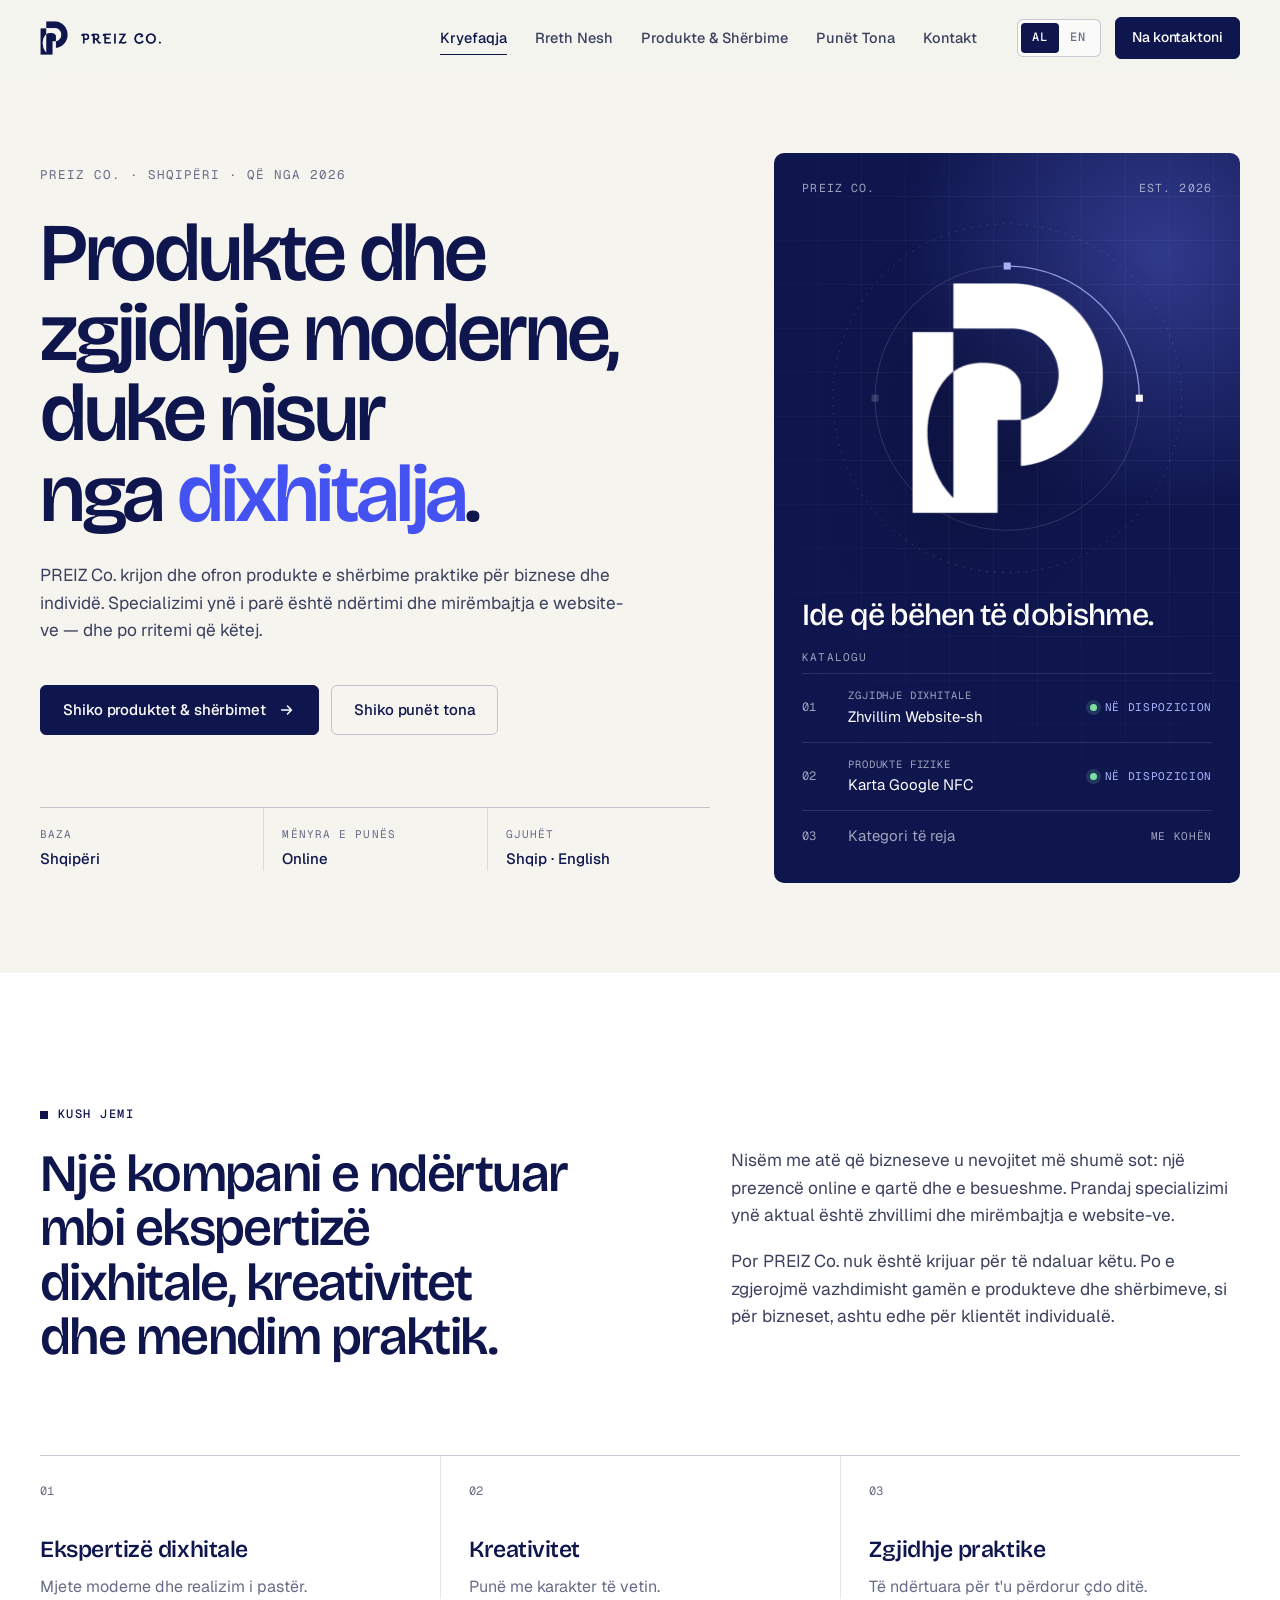
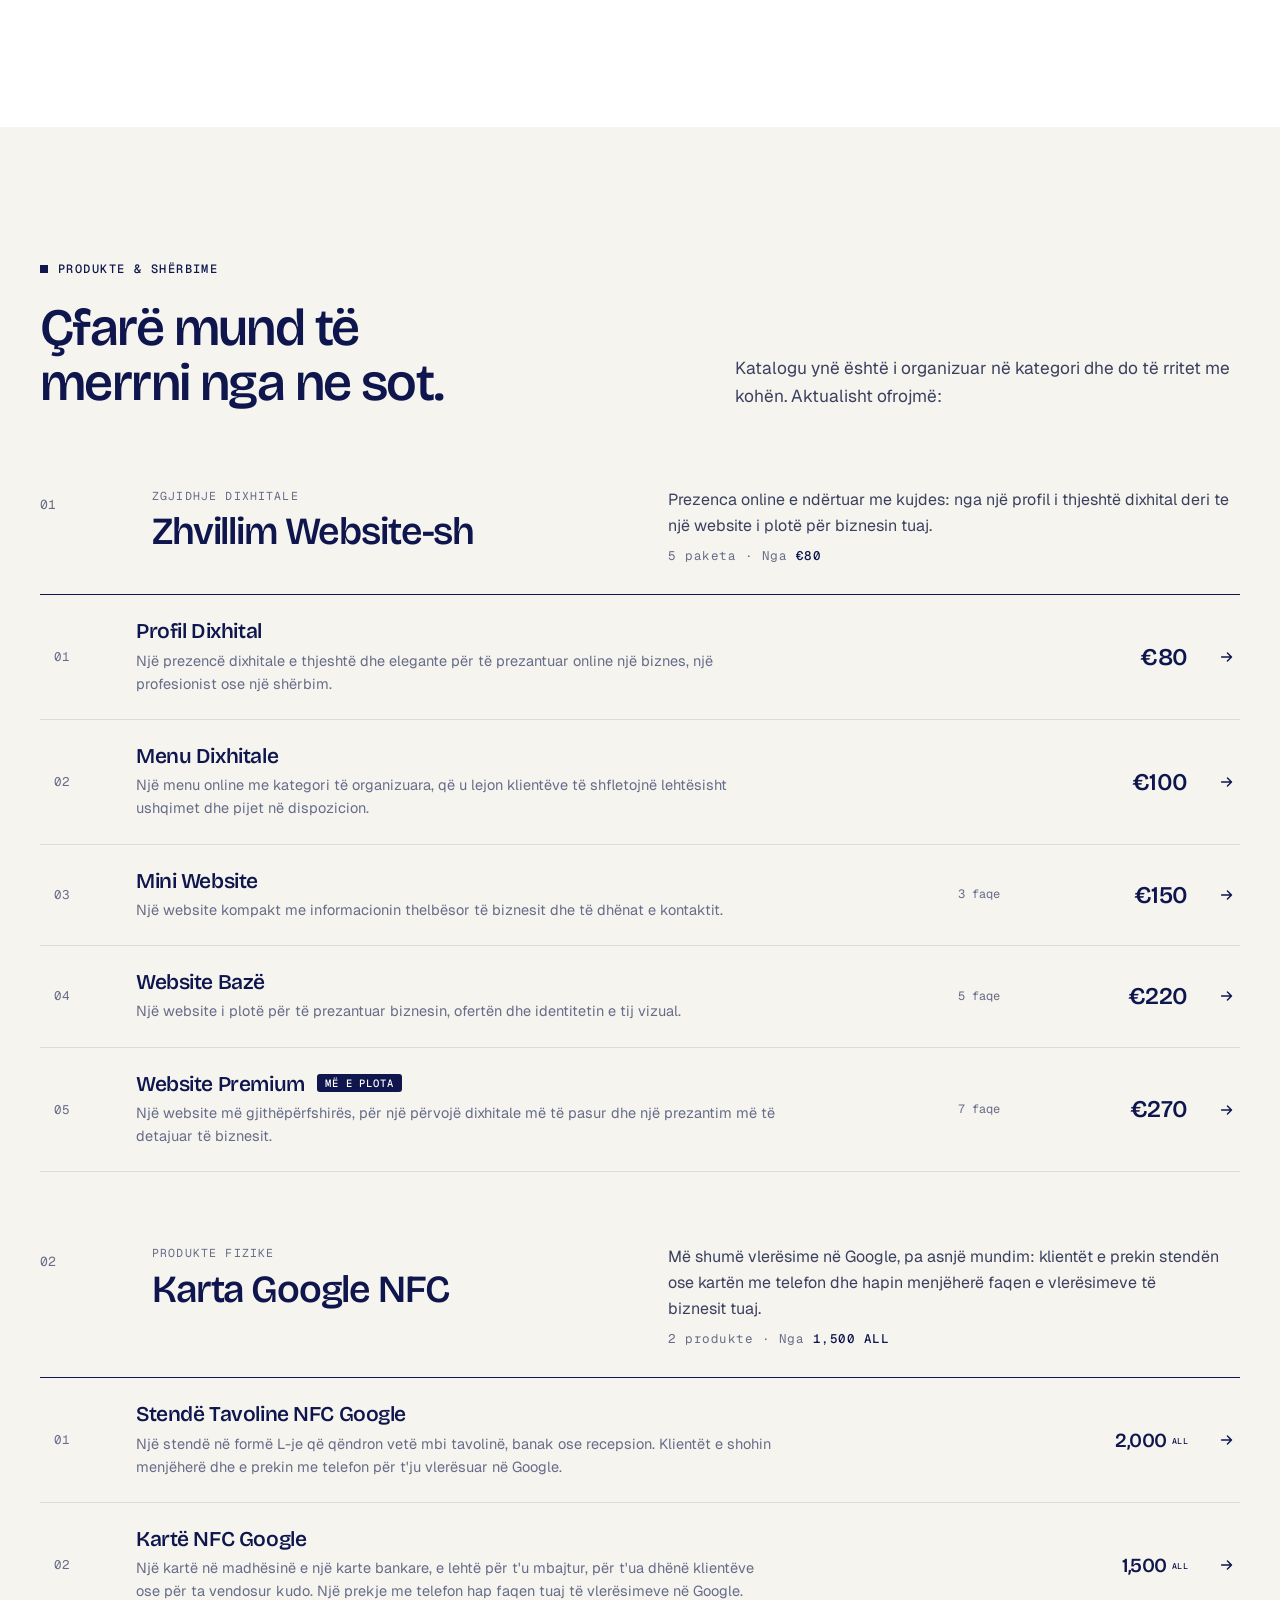
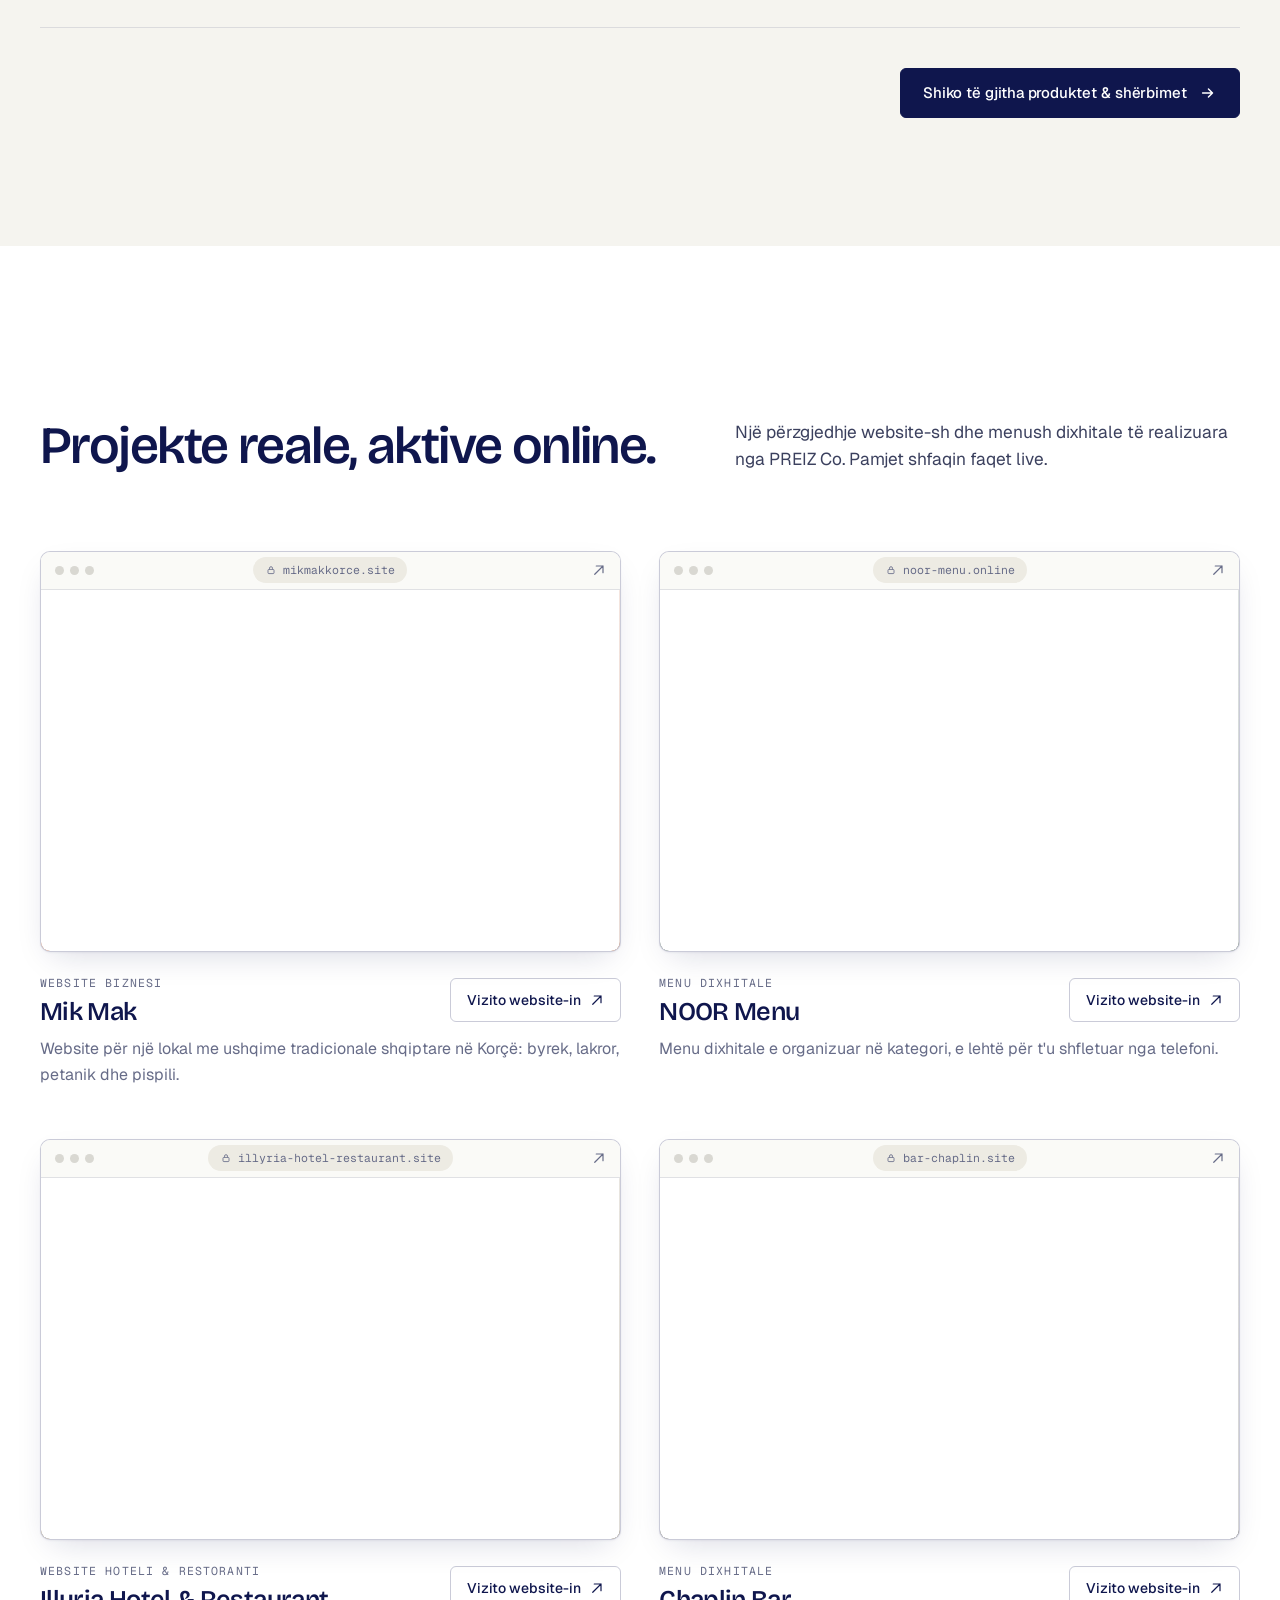
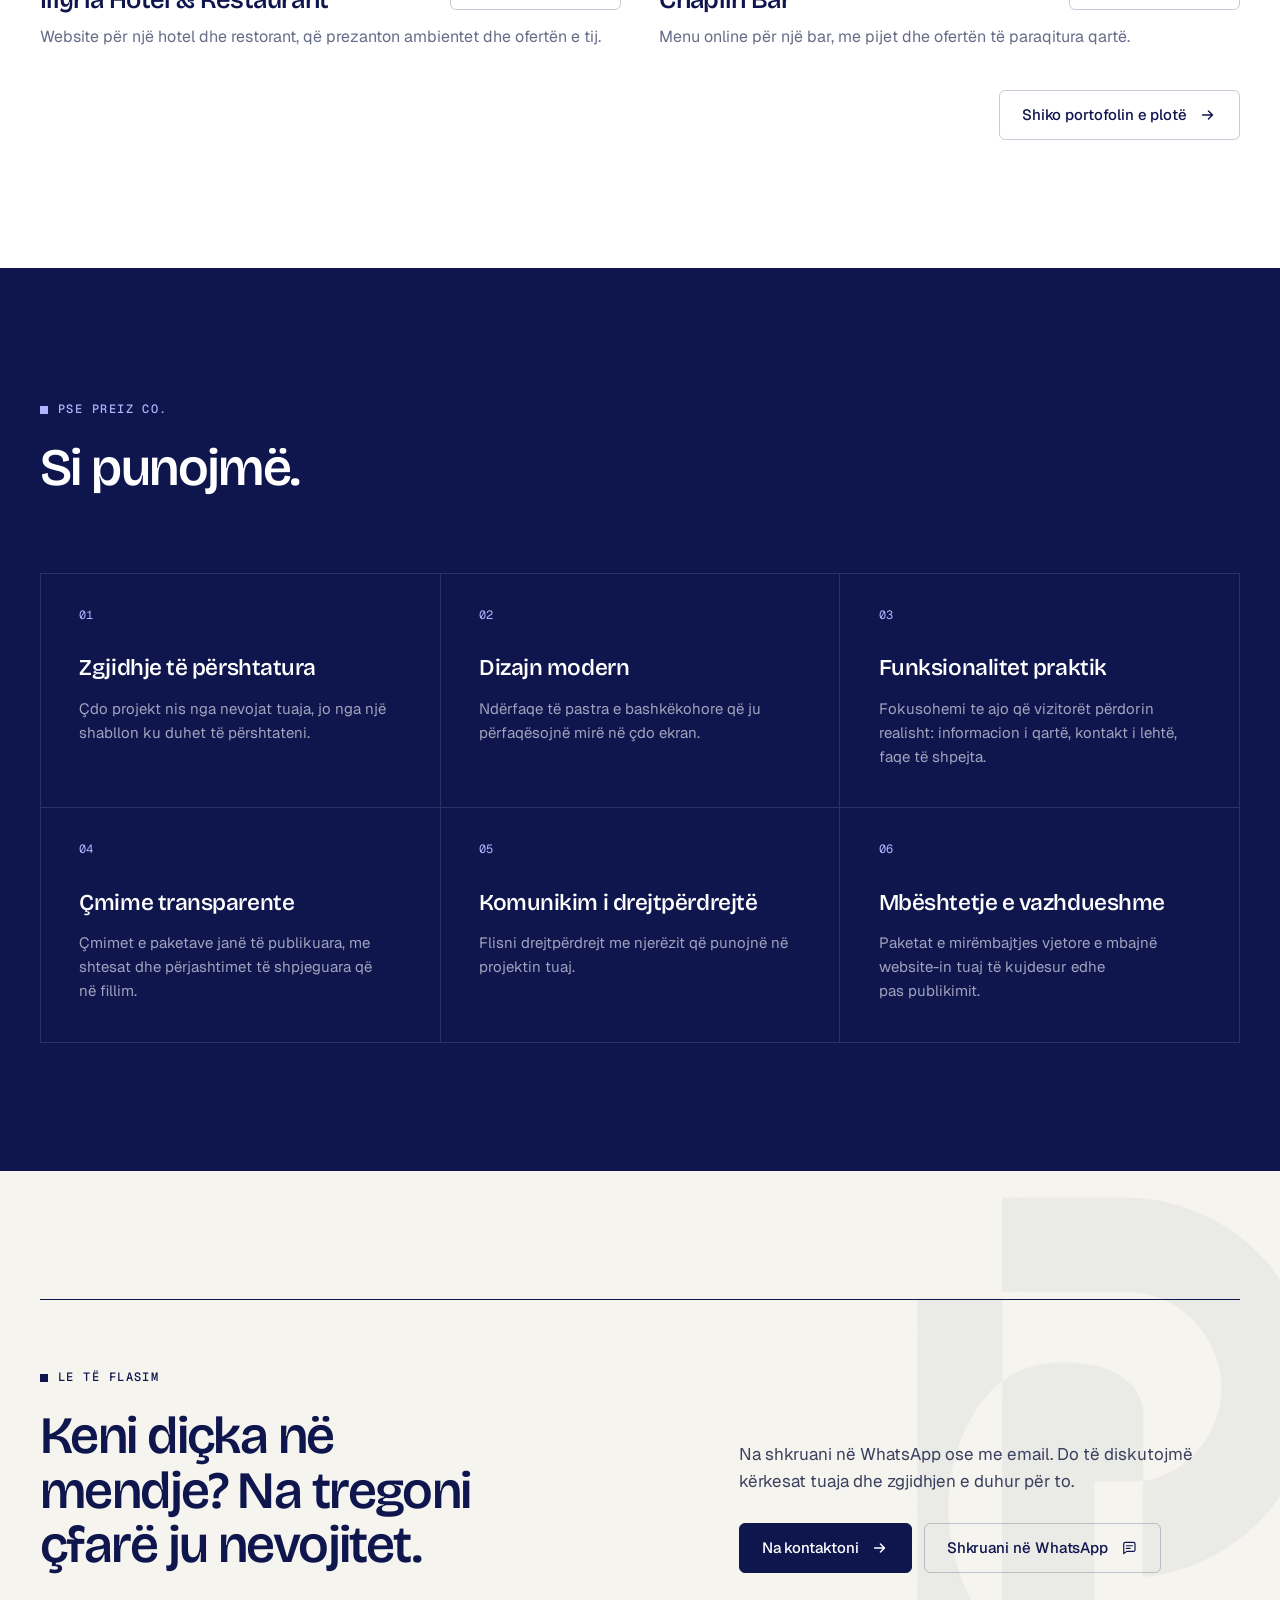
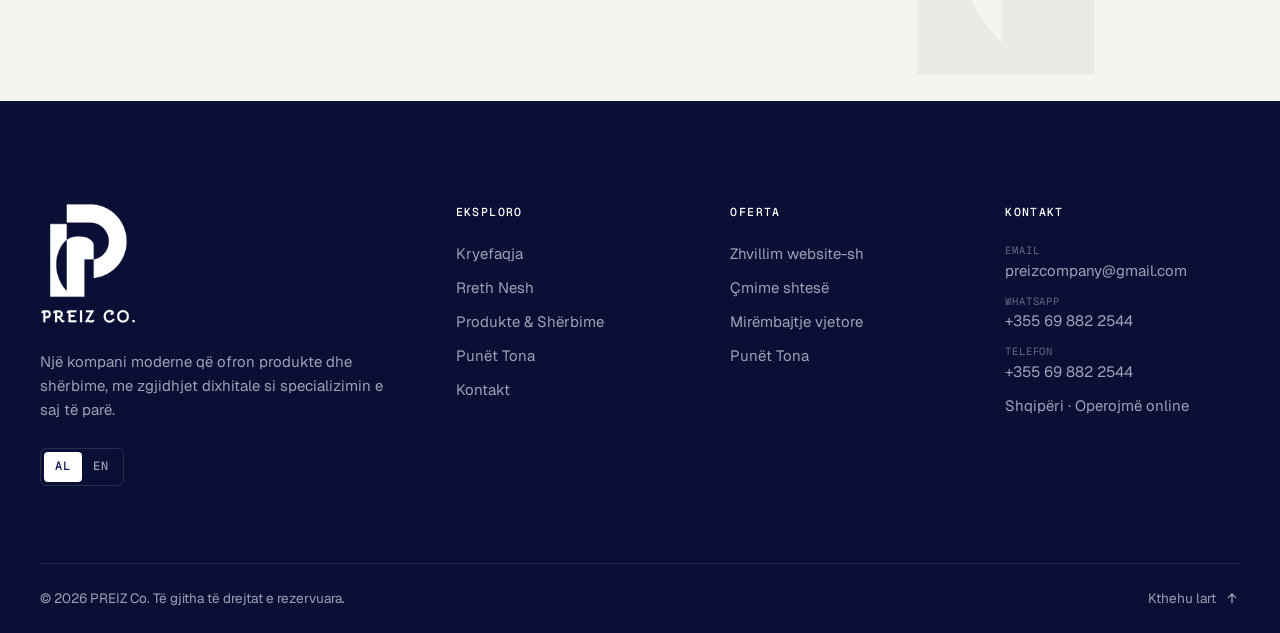
==== commit 9b74a2a8: "add: google nfc cards product" ====
--- a/index.html
+++ b/index.html
@@ -1,314 +1,314 @@
-<!DOCTYPE html>
-<html lang="sq">
-<head>
-  <meta charset="UTF-8">
-  <meta name="viewport" content="width=device-width, initial-scale=1">
-  <title>PREIZ Co. — Produkte dhe zgjidhje moderne</title>
-  <meta name="description" content="PREIZ Co. është një kompani moderne në Shqipëri që ofron produkte dhe shërbime, duke nisur me zhvillimin dhe mirëmbajtjen e website-ve.">
-  
-  <link rel="canonical" href="https://preizcompany.com/">
-  <meta name="theme-color" content="#0F164D">
-  <meta name="author" content="PREIZ Co.">
-
-  <meta property="og:type" content="website">
-  <meta property="og:site_name" content="PREIZ Co.">
-  <meta property="og:title" content="PREIZ Co. — Produkte dhe zgjidhje moderne">
-  <meta property="og:description" content="PREIZ Co. është një kompani moderne në Shqipëri që ofron produkte dhe shërbime, duke nisur me zhvillimin dhe mirëmbajtjen e website-ve.">
-  <meta property="og:url" content="https://preizcompany.com/">
-  <meta property="og:image" content="https://preizcompany.com/assets/images/og-image.jpg">
-  <meta property="og:image:width" content="1200">
-  <meta property="og:image:height" content="630">
-  <meta property="og:image:alt" content="PREIZ Co.">
-  <meta property="og:locale" content="sq_AL">
-  <meta property="og:locale:alternate" content="en_US">
-  <meta name="twitter:card" content="summary_large_image">
-
-  <link rel="icon" href="assets/icons/favicon.ico" sizes="any">
-  <link rel="icon" type="image/png" sizes="32x32" href="assets/icons/favicon-32.png">
-  <link rel="icon" type="image/png" sizes="16x16" href="assets/icons/favicon-16.png">
-  <link rel="apple-touch-icon" href="assets/icons/apple-touch-icon.png">
-  <link rel="manifest" href="site.webmanifest">
-
-  <link rel="preconnect" href="https://fonts.googleapis.com">
-  <link rel="preconnect" href="https://fonts.gstatic.com" crossorigin>
-  <link rel="stylesheet" href="https://fonts.googleapis.com/css2?family=Bricolage+Grotesque:opsz,wght@12..96,400..700&amp;family=Geist:wght@400..600&amp;family=Geist+Mono:wght@400;500&amp;display=swap">
-  <link rel="stylesheet" href="css/style.css">
-  <link rel="stylesheet" href="css/responsive.css">
-
-  <script>
-    /* Apply the saved language before first paint to avoid a flash of the wrong language */
-    (function () {
-      var d = document.documentElement;
-      d.classList.add("js");
-      try {
-        var l = new URLSearchParams(location.search).get("lang") || localStorage.getItem("preiz-lang");
-        if (l === "en") {
-          d.lang = "en";
-          d.classList.add("i18n-pending");
-          setTimeout(function () { d.classList.remove("i18n-pending"); }, 1500);
-        }
-      } catch (e) {}
-    })();
-  </script>
-  <script type="application/ld+json">{"@context": "https://schema.org", "@type": "Organization", "name": "PREIZ Co.", "url": "https://preizcompany.com/", "logo": "https://preizcompany.com/assets/icons/icon-512.png", "email": "preizcompany@gmail.com", "telephone": "+355698822544", "foundingDate": "2026", "address": {"@type": "PostalAddress", "addressCountry": "AL"}, "areaServed": "AL", "contactPoint": {"@type": "ContactPoint", "telephone": "+355698822544", "email": "preizcompany@gmail.com", "contactType": "customer service", "availableLanguage": ["sq", "en"]}}</script>
-  <link rel="preload" as="image" href="assets/logo/preiz-mark-white.png">
-</head>
-<body data-page="home">
-  <a class="skip-link" href="#main" data-i18n="skip">Kalo te përmbajtja</a>
-
-  <header class="site-header">
-    <div class="container header-inner">
-      <a class="brand" href="index.html" aria-label="PREIZ Co. — kryefaqja" data-i18n-attr="aria-label:logo.home">
-        <img class="brand-mark" src="assets/logo/preiz-mark-navy.png" width="400" height="479" alt="">
-        <img class="brand-word" src="assets/logo/preiz-wordmark-navy.png" width="600" height="96" alt="PREIZ Co.">
-      </a>
-
-      <nav class="site-nav" id="site-menu" aria-label="Navigimi kryesor" data-i18n-attr="aria-label:nav.main">
-        <ul class="nav-list">
-          <li><a class="nav-link" data-nav="home" href="index.html"><span data-i18n="nav.home">Kryefaqja</span><span class="nav-num" aria-hidden="true">01</span></a></li>
-          <li><a class="nav-link" data-nav="about" href="about.html"><span data-i18n="nav.about">Rreth Nesh</span><span class="nav-num" aria-hidden="true">02</span></a></li>
-          <li><a class="nav-link" data-nav="services" href="services.html"><span data-i18n="nav.services">Produkte & Shërbime</span><span class="nav-num" aria-hidden="true">03</span></a></li>
-          <li><a class="nav-link" data-nav="work" href="portfolio.html"><span data-i18n="nav.work">Punët Tona</span><span class="nav-num" aria-hidden="true">04</span></a></li>
-          <li><a class="nav-link" data-nav="contact" href="contact.html"><span data-i18n="nav.contact">Kontakt</span><span class="nav-num" aria-hidden="true">05</span></a></li>
-        </ul>
-        <div class="menu-extra">
-          <div class="lang-switch" role="group" aria-label="Gjuha" data-i18n-attr="aria-label:lang.label"><button type="button" data-lang="sq" lang="sq" aria-label="Shqip" aria-pressed="true" class="is-active">AL</button><button type="button" data-lang="en" lang="en" aria-label="English" aria-pressed="false">EN</button></div>
-          <div class="menu-contact">
-            <a data-contact="phone" href="tel:+355698822544">+355 69 882 2544</a>
-            <a data-contact="email" href="mailto:preizcompany@gmail.com">preizcompany@gmail.com</a>
-          </div>
-          <a class="btn btn-primary" href="contact.html"><span data-i18n="nav.cta">Na kontaktoni</span><svg class="i" viewBox="0 0 20 20" aria-hidden="true"><path d="M4 10h11m-4.5-4.5L15 10l-4.5 4.5" fill="none" stroke="currentColor" stroke-width="1.6" stroke-linecap="round" stroke-linejoin="round"/></svg></a>
-        </div>
-      </nav>
-
-      <div class="header-actions">
-        <div class="lang-switch" role="group" aria-label="Gjuha" data-i18n-attr="aria-label:lang.label"><button type="button" data-lang="sq" lang="sq" aria-label="Shqip" aria-pressed="true" class="is-active">AL</button><button type="button" data-lang="en" lang="en" aria-label="English" aria-pressed="false">EN</button></div>
-        <a class="btn btn-primary btn-sm" href="contact.html"><span data-i18n="nav.cta">Na kontaktoni</span></a>
-        <button class="nav-toggle" type="button" aria-expanded="false" aria-controls="site-menu" aria-label="Hap menunë" data-i18n-attr="aria-label:nav.open"><span></span></button>
-      </div>
-    </div>
-  </header>
-
-  <main id="main">
-    <section class="hero">
-      <div class="container hero-grid">
-        <div class="hero-copy">
-          <p class="hero-eyebrow reveal" data-i18n="home.hero.eyebrow">PREIZ Co. · Shqipëri · Që nga 2026</p>
-          <h1 class="display reveal" style="--d:60ms" data-i18n-html="home.hero.title">Produkte dhe zgjidhje moderne, duke nisur nga <em>dixhitalja</em>.</h1>
-          <p class="lead reveal" style="--d:120ms" data-i18n="home.hero.lead">PREIZ Co. krijon dhe ofron produkte e shërbime praktike për biznese dhe individë. Specializimi ynë i parë është ndërtimi dhe mirëmbajtja e website-ve — dhe po rritemi që këtej.</p>
-          <div class="hero-ctas reveal" style="--d:180ms">
-            <a class="btn btn-primary" href="services.html"><span data-i18n="home.hero.ctaPrimary">Shiko produktet & shërbimet</span><svg class="i" viewBox="0 0 20 20" aria-hidden="true"><path d="M4 10h11m-4.5-4.5L15 10l-4.5 4.5" fill="none" stroke="currentColor" stroke-width="1.6" stroke-linecap="round" stroke-linejoin="round"/></svg></a>
-            <a class="btn btn-outline" href="portfolio.html"><span data-i18n="home.hero.ctaSecondary">Shiko punët tona</span></a>
-          </div>
-          <dl class="hero-facts reveal" style="--d:240ms">
-            <div><dt data-i18n="home.hero.fact1k">Baza</dt><dd data-i18n="home.hero.fact1v">Shqipëri</dd></div>
-            <div><dt data-i18n="home.hero.fact2k">Mënyra e punës</dt><dd data-i18n="home.hero.fact2v">Online</dd></div>
-            <div><dt data-i18n="home.hero.fact3k">Gjuhët</dt><dd data-i18n="home.hero.fact3v">Shqip · English</dd></div>
-          </dl>
-        </div>
-
-        <div class="hero-panel reveal" style="--d:140ms">
-          <div class="panel-top" aria-hidden="true"><span>PREIZ Co.</span><span>Est. 2026</span></div>
-          <div class="panel-stage">
-            <svg class="panel-orbit" viewBox="0 0 400 400" fill="none" stroke="currentColor" aria-hidden="true">
-              <circle cx="200" cy="200" r="198" stroke-dasharray="2 7"/>
-              <circle cx="200" cy="200" r="150"/>
-              <path d="M200 50a150 150 0 0 1 150 150" stroke="#AEB6FF" stroke-opacity=".75" stroke-width="1.5"/>
-              <rect x="196" y="46" width="8" height="8" fill="#AEB6FF" stroke="none"/>
-              <rect x="346" y="196" width="8" height="8" fill="#FFFFFF" stroke="none"/>
-              <rect x="46" y="196" width="8" height="8" fill="currentColor" stroke="none"/>
-            </svg>
-            <img class="panel-mark" src="assets/logo/preiz-mark-white.png" width="400" height="479" alt="PREIZ Co. — logo" data-i18n-attr="alt:logo.alt" fetchpriority="high">
-          </div>
-          <p class="panel-tagline" data-i18n="home.panel.tagline">Ide që bëhen të dobishme.</p>
-          <p class="panel-index-label" data-i18n="home.panel.label">Katalogu</p>
-          <ul class="hero-index" data-render="hero-index"></ul>
-        </div>
-      </div>
-    </section>
-
-    <section class="section section-white" aria-labelledby="intro-title">
-      <div class="container">
-        <div class="intro-grid">
-          <div>
-            <p class="label reveal" data-i18n="home.intro.label">Kush jemi</p>
-            <h2 class="h2 reveal" id="intro-title" data-i18n="home.intro.title">Një kompani e ndërtuar mbi ekspertizë dixhitale, kreativitet dhe mendim praktik.</h2>
-          </div>
-          <div class="intro-copy reveal" style="--d:100ms">
-            <p data-i18n="home.intro.p1">Nisëm me atë që bizneseve u nevojitet më shumë sot: një prezencë online e qartë dhe e besueshme. Prandaj specializimi ynë aktual është zhvillimi dhe mirëmbajtja e website-ve.</p>
-            <p data-i18n="home.intro.p2">Por PREIZ Co. nuk është krijuar për të ndaluar këtu. Po e zgjerojmë vazhdimisht gamën e produkteve dhe shërbimeve, si për bizneset, ashtu edhe për klientët individualë.</p>
-          </div>
-        </div>
-        <div class="pillars">
-          <div class="pillar reveal" style="--d:80ms">
-            <span class="pillar-idx">01</span>
-            <h3 data-i18n="home.pillar1.t">Ekspertizë dixhitale</h3>
-            <p data-i18n="home.pillar1.d">Mjete moderne dhe realizim i pastër.</p>
-          </div>
-          <div class="pillar reveal" style="--d:160ms">
-            <span class="pillar-idx">02</span>
-            <h3 data-i18n="home.pillar2.t">Kreativitet</h3>
-            <p data-i18n="home.pillar2.d">Punë me karakter të vetin.</p>
-          </div>
-          <div class="pillar reveal" style="--d:240ms">
-            <span class="pillar-idx">03</span>
-            <h3 data-i18n="home.pillar3.t">Zgjidhje praktike</h3>
-            <p data-i18n="home.pillar3.d">Të ndërtuara për t'u përdorur çdo ditë.</p>
-          </div>
-        </div>
-      </div>
-    </section>
-
-    <section class="section" aria-labelledby="services-title">
-      <div class="container">
-        <div class="section-head">
-          <div>
-            <p class="label reveal" data-i18n="home.services.label">Produkte & Shërbime</p>
-            <h2 class="h2 reveal" id="services-title" data-i18n="home.services.title">Çfarë mund të merrni nga ne sot.</h2>
-          </div>
-          <p class="lead reveal" data-i18n="home.services.lead">Katalogu ynë është i organizuar në kategori dhe do të rritet me kohën. Aktualisht ofrojmë:</p>
-        </div>
-        <div data-render="catalog-preview"></div>
-        <div class="cp-cta">
-          <a class="btn btn-primary" href="services.html"><span data-i18n="home.services.cta">Shiko të gjitha produktet & shërbimet</span><svg class="i" viewBox="0 0 20 20" aria-hidden="true"><path d="M4 10h11m-4.5-4.5L15 10l-4.5 4.5" fill="none" stroke="currentColor" stroke-width="1.6" stroke-linecap="round" stroke-linejoin="round"/></svg></a>
-        </div>
-      </div>
-    </section>
-
-    <section class="section section-white" aria-labelledby="work-title">
-      <div class="container">
-        <div class="section-head">
-          <div>
-            <p class="label reveal" data-i18n="home.work.label">Punët Tona</p>
-            <h2 class="h2 reveal" id="work-title" data-i18n="home.work.title">Projekte reale, aktive online.</h2>
-          </div>
-          <p class="lead reveal" data-i18n="home.work.lead">Një përzgjedhje website-sh dhe menush dixhitale të realizuara nga PREIZ Co. Pamjet shfaqin faqet live.</p>
-        </div>
-        <div class="projects-grid" data-render="projects" data-featured data-limit="4"></div>
-        <div class="cp-cta">
-          <a class="btn btn-outline" href="portfolio.html"><span data-i18n="home.work.cta">Shiko portofolin e plotë</span><svg class="i" viewBox="0 0 20 20" aria-hidden="true"><path d="M4 10h11m-4.5-4.5L15 10l-4.5 4.5" fill="none" stroke="currentColor" stroke-width="1.6" stroke-linecap="round" stroke-linejoin="round"/></svg></a>
-        </div>
-      </div>
-    </section>
-
-    <section class="section section-dark" aria-labelledby="why-title">
-      <div class="container">
-        <div class="section-head">
-          <div>
-            <p class="label reveal" data-i18n="home.why.label">Pse PREIZ Co.</p>
-            <h2 class="h2 reveal" id="why-title" data-i18n="home.why.title">Si punojmë.</h2>
-          </div>
-        </div>
-        <div class="why-grid">
-          <div class="why reveal" style="--d:0ms">
-            <span class="why-idx">01</span>
-            <h3 data-i18n="why1.t">Zgjidhje të përshtatura</h3>
-            <p data-i18n="why1.d">Çdo projekt nis nga nevojat tuaja, jo nga një shabllon ku duhet të përshtateni.</p>
-          </div>
-          <div class="why reveal" style="--d:70ms">
-            <span class="why-idx">02</span>
-            <h3 data-i18n="why2.t">Dizajn modern</h3>
-            <p data-i18n="why2.d">Ndërfaqe të pastra e bashkëkohore që ju përfaqësojnë mirë në çdo ekran.</p>
-          </div>
-          <div class="why reveal" style="--d:140ms">
-            <span class="why-idx">03</span>
-            <h3 data-i18n="why3.t">Funksionalitet praktik</h3>
-            <p data-i18n="why3.d">Fokusohemi te ajo që vizitorët përdorin realisht: informacion i qartë, kontakt i lehtë, faqe të shpejta.</p>
-          </div>
-          <div class="why reveal" style="--d:0ms">
-            <span class="why-idx">04</span>
-            <h3 data-i18n="why4.t">Çmime transparente</h3>
-            <p data-i18n="why4.d">Çmimet e paketave janë të publikuara, me shtesat dhe përjashtimet të shpjeguara që në fillim.</p>
-          </div>
-          <div class="why reveal" style="--d:70ms">
-            <span class="why-idx">05</span>
-            <h3 data-i18n="why5.t">Komunikim i drejtpërdrejtë</h3>
-            <p data-i18n="why5.d">Flisni drejtpërdrejt me njerëzit që punojnë në projektin tuaj.</p>
-          </div>
-          <div class="why reveal" style="--d:140ms">
-            <span class="why-idx">06</span>
-            <h3 data-i18n="why6.t">Mbështetje e vazhdueshme</h3>
-            <p data-i18n="why6.d">Paketat e mirëmbajtjes vjetore e mbajnë website-in tuaj të kujdesur edhe pas publikimit.</p>
-          </div>
-        </div>
-      </div>
-    </section>
-
-    <section class="section cta-band" aria-labelledby="cta-title">
-      <img class="cta-mark" src="assets/logo/preiz-mark-navy.png" width="400" height="479" alt="" aria-hidden="true" loading="lazy">
-      <div class="container">
-        <div class="cta-inner">
-          <div>
-            <p class="label reveal" data-i18n="cta.label">Le të flasim</p>
-            <h2 class="h2 reveal" id="cta-title" data-i18n="cta.title">Keni diçka në mendje? Na tregoni çfarë ju nevojitet.</h2>
-          </div>
-          <div class="cta-side reveal" style="--d:80ms">
-            <p data-i18n="cta.body">Na shkruani në WhatsApp ose me email. Do të diskutojmë kërkesat tuaja dhe zgjidhjen e duhur për to.</p>
-            <div class="cta-actions">
-              <a class="btn btn-primary" href="contact.html"><span data-i18n="cta.button">Na kontaktoni</span><svg class="i" viewBox="0 0 20 20" aria-hidden="true"><path d="M4 10h11m-4.5-4.5L15 10l-4.5 4.5" fill="none" stroke="currentColor" stroke-width="1.6" stroke-linecap="round" stroke-linejoin="round"/></svg></a>
-              <a class="btn btn-outline" data-contact="whatsapp" data-contact-keep href="https://wa.me/355698822544" target="_blank" rel="noopener"><span data-i18n="cta.whatsapp">Shkruani në WhatsApp</span><svg class="i" viewBox="0 0 24 24" aria-hidden="true"><path d="M5 19.5v-13a2 2 0 0 1 2-2h11a2 2 0 0 1 2 2v8a2 2 0 0 1-2 2H9z" fill="none" stroke="currentColor" stroke-width="1.6" stroke-linejoin="round"/><path d="M8.5 9h8m-8 3.5h5" fill="none" stroke="currentColor" stroke-width="1.6" stroke-linecap="round"/></svg></a>
-            </div>
-          </div>
-        </div>
-      </div>
-    </section>
-
-  </main>
-
-  <footer class="site-footer">
-    <div class="container">
-      <div class="footer-grid">
-        <div class="footer-brand">
-          <img src="assets/logo/preiz-logo-white.png" width="560" height="702" alt="PREIZ Co." decoding="async">
-          <p data-i18n="footer.about">Një kompani moderne që ofron produkte dhe shërbime, me zgjidhjet dixhitale si specializimin e saj të parë.</p>
-          <div class="lang-switch lang-switch-dark" role="group" aria-label="Gjuha" data-i18n-attr="aria-label:lang.label"><button type="button" data-lang="sq" lang="sq" aria-label="Shqip" aria-pressed="true" class="is-active">AL</button><button type="button" data-lang="en" lang="en" aria-label="English" aria-pressed="false">EN</button></div>
-        </div>
-
-        <div class="footer-col">
-          <h2 data-i18n="footer.explore">Eksploro</h2>
-          <ul>
-              <li><a href="index.html"><span data-i18n="nav.home">Kryefaqja</span></a></li>
-              <li><a href="about.html"><span data-i18n="nav.about">Rreth Nesh</span></a></li>
-              <li><a href="services.html"><span data-i18n="nav.services">Produkte & Shërbime</span></a></li>
-              <li><a href="portfolio.html"><span data-i18n="nav.work">Punët Tona</span></a></li>
-              <li><a href="contact.html"><span data-i18n="nav.contact">Kontakt</span></a></li>
-          </ul>
-        </div>
-
-        <div class="footer-col">
-          <h2 data-i18n="footer.offer">Oferta</h2>
-          <ul>
-            <li><a href="services.html#web-development"><span data-i18n="footer.webdev">Zhvillim website-sh</span></a></li>
-            <li><a href="services.html#pricing"><span data-i18n="footer.pricing">Çmime shtesë</span></a></li>
-            <li><a href="services.html#maintenance"><span data-i18n="footer.maintenance">Mirëmbajtje vjetore</span></a></li>
-            <li><a href="portfolio.html"><span data-i18n="nav.work">Punët Tona</span></a></li>
-          </ul>
-        </div>
-
-        <div class="footer-col footer-col-contact">
-          <h2 data-i18n="footer.contact">Kontakt</h2>
-          <ul>
-            <li><a class="contact-line" data-contact="email" data-contact-keep href="mailto:preizcompany@gmail.com"><small>Email</small><span data-contact="email">preizcompany@gmail.com</span></a></li>
-            <li><a class="contact-line" data-contact="whatsapp" data-contact-keep href="https://wa.me/355698822544" target="_blank" rel="noopener"><small>WhatsApp</small><span data-contact="phone">+355 69 882 2544</span></a></li>
-            <li><a class="contact-line" data-contact="phone" data-contact-keep href="tel:+355698822544"><small data-i18n="contact.phone.title">Telefon</small><span data-contact="phone">+355 69 882 2544</span></a></li>
-            <li><span data-location>Shqipëri · Operojmë online</span></li>
-          </ul>
-          <ul class="footer-social" data-social hidden></ul>
-        </div>
-      </div>
-
-      <div class="footer-bottom">
-        <p data-i18n="footer.rights">© 2026 PREIZ Co. Të gjitha të drejtat e rezervuara.</p>
-        <button class="to-top" type="button" data-to-top><span data-i18n="footer.top">Kthehu lart</span><svg class="i" viewBox="0 0 20 20" aria-hidden="true"><path d="M4 10h11m-4.5-4.5L15 10l-4.5 4.5" fill="none" stroke="currentColor" stroke-width="1.6" stroke-linecap="round" stroke-linejoin="round"/></svg></button>
-      </div>
-    </div>
-  </footer>
-
-  <script src="js/config.js" defer></script>
-  <script src="js/catalog.js" defer></script>
-  <script src="js/projects.js" defer></script>
-  <script src="js/translations.js" defer></script>
-  <script src="js/render.js" defer></script>
-  <script src="js/main.js" defer></script>
-</body>
-</html>
+<!DOCTYPE html>
+<html lang="sq">
+<head>
+  <meta charset="UTF-8">
+  <meta name="viewport" content="width=device-width, initial-scale=1">
+  <title>PREIZ Co. — Produkte dhe zgjidhje moderne</title>
+  <meta name="description" content="PREIZ Co. është një kompani moderne në Shqipëri që ofron produkte dhe shërbime, duke nisur me zhvillimin dhe mirëmbajtjen e website-ve.">
+  
+  <link rel="canonical" href="https://preizcompany.com/">
+  <meta name="theme-color" content="#0F164D">
+  <meta name="author" content="PREIZ Co.">
+
+  <meta property="og:type" content="website">
+  <meta property="og:site_name" content="PREIZ Co.">
+  <meta property="og:title" content="PREIZ Co. — Produkte dhe zgjidhje moderne">
+  <meta property="og:description" content="PREIZ Co. është një kompani moderne në Shqipëri që ofron produkte dhe shërbime, duke nisur me zhvillimin dhe mirëmbajtjen e website-ve.">
+  <meta property="og:url" content="https://preizcompany.com/">
+  <meta property="og:image" content="https://preizcompany.com/assets/images/og-image.jpg">
+  <meta property="og:image:width" content="1200">
+  <meta property="og:image:height" content="630">
+  <meta property="og:image:alt" content="PREIZ Co.">
+  <meta property="og:locale" content="sq_AL">
+  <meta property="og:locale:alternate" content="en_US">
+  <meta name="twitter:card" content="summary_large_image">
+
+  <link rel="icon" href="assets/icons/favicon.ico" sizes="any">
+  <link rel="icon" type="image/png" sizes="32x32" href="assets/icons/favicon-32.png">
+  <link rel="icon" type="image/png" sizes="16x16" href="assets/icons/favicon-16.png">
+  <link rel="apple-touch-icon" href="assets/icons/apple-touch-icon.png">
+  <link rel="manifest" href="site.webmanifest">
+
+  <link rel="preconnect" href="https://fonts.googleapis.com">
+  <link rel="preconnect" href="https://fonts.gstatic.com" crossorigin>
+  <link rel="stylesheet" href="https://fonts.googleapis.com/css2?family=Bricolage+Grotesque:opsz,wght@12..96,400..700&amp;family=Geist:wght@400..600&amp;family=Geist+Mono:wght@400;500&amp;display=swap">
+  <link rel="stylesheet" href="css/style.css">
+  <link rel="stylesheet" href="css/responsive.css">
+
+  <script>
+    /* Apply the saved language before first paint to avoid a flash of the wrong language */
+    (function () {
+      var d = document.documentElement;
+      d.classList.add("js");
+      try {
+        var l = new URLSearchParams(location.search).get("lang") || localStorage.getItem("preiz-lang");
+        if (l === "en") {
+          d.lang = "en";
+          d.classList.add("i18n-pending");
+          setTimeout(function () { d.classList.remove("i18n-pending"); }, 1500);
+        }
+      } catch (e) {}
+    })();
+  </script>
+  <script type="application/ld+json">{"@context": "https://schema.org", "@type": "Organization", "name": "PREIZ Co.", "url": "https://preizcompany.com/", "logo": "https://preizcompany.com/assets/icons/icon-512.png", "email": "preizcompany@gmail.com", "telephone": "+355698822544", "foundingDate": "2026", "address": {"@type": "PostalAddress", "addressCountry": "AL"}, "areaServed": "AL", "contactPoint": {"@type": "ContactPoint", "telephone": "+355698822544", "email": "preizcompany@gmail.com", "contactType": "customer service", "availableLanguage": ["sq", "en"]}}</script>
+  <link rel="preload" as="image" href="assets/logo/preiz-mark-white.png">
+</head>
+<body data-page="home">
+  <a class="skip-link" href="#main" data-i18n="skip">Kalo te përmbajtja</a>
+
+  <header class="site-header">
+    <div class="container header-inner">
+      <a class="brand" href="index.html" aria-label="PREIZ Co. — kryefaqja" data-i18n-attr="aria-label:logo.home">
+        <img class="brand-mark" src="assets/logo/preiz-mark-navy.png" width="400" height="479" alt="">
+        <img class="brand-word" src="assets/logo/preiz-wordmark-navy.png" width="600" height="96" alt="PREIZ Co.">
+      </a>
+
+      <nav class="site-nav" id="site-menu" aria-label="Navigimi kryesor" data-i18n-attr="aria-label:nav.main">
+        <ul class="nav-list">
+          <li><a class="nav-link" data-nav="home" href="index.html"><span data-i18n="nav.home">Kryefaqja</span><span class="nav-num" aria-hidden="true">01</span></a></li>
+          <li><a class="nav-link" data-nav="about" href="about.html"><span data-i18n="nav.about">Rreth Nesh</span><span class="nav-num" aria-hidden="true">02</span></a></li>
+          <li><a class="nav-link" data-nav="services" href="services.html"><span data-i18n="nav.services">Produkte & Shërbime</span><span class="nav-num" aria-hidden="true">03</span></a></li>
+          <li><a class="nav-link" data-nav="work" href="portfolio.html"><span data-i18n="nav.work">Punët Tona</span><span class="nav-num" aria-hidden="true">04</span></a></li>
+          <li><a class="nav-link" data-nav="contact" href="contact.html"><span data-i18n="nav.contact">Kontakt</span><span class="nav-num" aria-hidden="true">05</span></a></li>
+        </ul>
+        <div class="menu-extra">
+          <div class="lang-switch" role="group" aria-label="Gjuha" data-i18n-attr="aria-label:lang.label"><button type="button" data-lang="sq" lang="sq" aria-label="Shqip" aria-pressed="true" class="is-active">AL</button><button type="button" data-lang="en" lang="en" aria-label="English" aria-pressed="false">EN</button></div>
+          <div class="menu-contact">
+            <a data-contact="phone" href="tel:+355698822544">+355 69 882 2544</a>
+            <a data-contact="email" href="mailto:preizcompany@gmail.com">preizcompany@gmail.com</a>
+          </div>
+          <a class="btn btn-primary" href="contact.html"><span data-i18n="nav.cta">Na kontaktoni</span><svg class="i" viewBox="0 0 20 20" aria-hidden="true"><path d="M4 10h11m-4.5-4.5L15 10l-4.5 4.5" fill="none" stroke="currentColor" stroke-width="1.6" stroke-linecap="round" stroke-linejoin="round"/></svg></a>
+        </div>
+      </nav>
+
+      <div class="header-actions">
+        <div class="lang-switch" role="group" aria-label="Gjuha" data-i18n-attr="aria-label:lang.label"><button type="button" data-lang="sq" lang="sq" aria-label="Shqip" aria-pressed="true" class="is-active">AL</button><button type="button" data-lang="en" lang="en" aria-label="English" aria-pressed="false">EN</button></div>
+        <a class="btn btn-primary btn-sm" href="contact.html"><span data-i18n="nav.cta">Na kontaktoni</span></a>
+        <button class="nav-toggle" type="button" aria-expanded="false" aria-controls="site-menu" aria-label="Hap menunë" data-i18n-attr="aria-label:nav.open"><span></span></button>
+      </div>
+    </div>
+  </header>
+
+  <main id="main">
+    <section class="hero">
+      <div class="container hero-grid">
+        <div class="hero-copy">
+          <p class="hero-eyebrow reveal" data-i18n="home.hero.eyebrow">PREIZ Co. · Shqipëri · Që nga 2026</p>
+          <h1 class="display reveal" style="--d:60ms" data-i18n-html="home.hero.title">Produkte dhe zgjidhje moderne, duke nisur nga <em>dixhitalja</em>.</h1>
+          <p class="lead reveal" style="--d:120ms" data-i18n="home.hero.lead">PREIZ Co. krijon dhe ofron produkte e shërbime praktike për biznese dhe individë. Specializimi ynë i parë është ndërtimi dhe mirëmbajtja e website-ve — dhe po rritemi që këtej.</p>
+          <div class="hero-ctas reveal" style="--d:180ms">
+            <a class="btn btn-primary" href="services.html"><span data-i18n="home.hero.ctaPrimary">Shiko produktet & shërbimet</span><svg class="i" viewBox="0 0 20 20" aria-hidden="true"><path d="M4 10h11m-4.5-4.5L15 10l-4.5 4.5" fill="none" stroke="currentColor" stroke-width="1.6" stroke-linecap="round" stroke-linejoin="round"/></svg></a>
+            <a class="btn btn-outline" href="portfolio.html"><span data-i18n="home.hero.ctaSecondary">Shiko punët tona</span></a>
+          </div>
+          <dl class="hero-facts reveal" style="--d:240ms">
+            <div><dt data-i18n="home.hero.fact1k">Baza</dt><dd data-i18n="home.hero.fact1v">Shqipëri</dd></div>
+            <div><dt data-i18n="home.hero.fact2k">Mënyra e punës</dt><dd data-i18n="home.hero.fact2v">Online</dd></div>
+            <div><dt data-i18n="home.hero.fact3k">Gjuhët</dt><dd data-i18n="home.hero.fact3v">Shqip · English</dd></div>
+          </dl>
+        </div>
+
+        <div class="hero-panel reveal" style="--d:140ms">
+          <div class="panel-top" aria-hidden="true"><span>PREIZ Co.</span><span>Est. 2026</span></div>
+          <div class="panel-stage">
+            <svg class="panel-orbit" viewBox="0 0 400 400" fill="none" stroke="currentColor" aria-hidden="true">
+              <circle cx="200" cy="200" r="198" stroke-dasharray="2 7"/>
+              <circle cx="200" cy="200" r="150"/>
+              <path d="M200 50a150 150 0 0 1 150 150" stroke="#AEB6FF" stroke-opacity=".75" stroke-width="1.5"/>
+              <rect x="196" y="46" width="8" height="8" fill="#AEB6FF" stroke="none"/>
+              <rect x="346" y="196" width="8" height="8" fill="#FFFFFF" stroke="none"/>
+              <rect x="46" y="196" width="8" height="8" fill="currentColor" stroke="none"/>
+            </svg>
+            <img class="panel-mark" src="assets/logo/preiz-mark-white.png" width="400" height="479" alt="PREIZ Co. — logo" data-i18n-attr="alt:logo.alt" fetchpriority="high">
+          </div>
+          <p class="panel-tagline" data-i18n="home.panel.tagline">Ide që bëhen të dobishme.</p>
+          <p class="panel-index-label" data-i18n="home.panel.label">Katalogu</p>
+          <ul class="hero-index" data-render="hero-index"></ul>
+        </div>
+      </div>
+    </section>
+
+    <section class="section section-white" aria-labelledby="intro-title">
+      <div class="container">
+        <div class="intro-grid">
+          <div>
+            <p class="label reveal" data-i18n="home.intro.label">Kush jemi</p>
+            <h2 class="h2 reveal" id="intro-title" data-i18n="home.intro.title">Një kompani e ndërtuar mbi ekspertizë dixhitale, kreativitet dhe mendim praktik.</h2>
+          </div>
+          <div class="intro-copy reveal" style="--d:100ms">
+            <p data-i18n="home.intro.p1">Nisëm me atë që bizneseve u nevojitet më shumë sot: një prezencë online e qartë dhe e besueshme. Prandaj specializimi ynë aktual është zhvillimi dhe mirëmbajtja e website-ve.</p>
+            <p data-i18n="home.intro.p2">Por PREIZ Co. nuk është krijuar për të ndaluar këtu. Po e zgjerojmë vazhdimisht gamën e produkteve dhe shërbimeve, si për bizneset, ashtu edhe për klientët individualë.</p>
+          </div>
+        </div>
+        <div class="pillars">
+          <div class="pillar reveal" style="--d:80ms">
+            <span class="pillar-idx">01</span>
+            <h3 data-i18n="home.pillar1.t">Ekspertizë dixhitale</h3>
+            <p data-i18n="home.pillar1.d">Mjete moderne dhe realizim i pastër.</p>
+          </div>
+          <div class="pillar reveal" style="--d:160ms">
+            <span class="pillar-idx">02</span>
+            <h3 data-i18n="home.pillar2.t">Kreativitet</h3>
+            <p data-i18n="home.pillar2.d">Punë me karakter të vetin.</p>
+          </div>
+          <div class="pillar reveal" style="--d:240ms">
+            <span class="pillar-idx">03</span>
+            <h3 data-i18n="home.pillar3.t">Zgjidhje praktike</h3>
+            <p data-i18n="home.pillar3.d">Të ndërtuara për t'u përdorur çdo ditë.</p>
+          </div>
+        </div>
+      </div>
+    </section>
+
+    <section class="section" aria-labelledby="services-title">
+      <div class="container">
+        <div class="section-head">
+          <div>
+            <p class="label reveal" data-i18n="home.services.label">Produkte & Shërbime</p>
+            <h2 class="h2 reveal" id="services-title" data-i18n="home.services.title">Çfarë mund të merrni nga ne sot.</h2>
+          </div>
+          <p class="lead reveal" data-i18n="home.services.lead">Katalogu ynë është i organizuar në kategori dhe do të rritet me kohën. Aktualisht ofrojmë:</p>
+        </div>
+        <div data-render="catalog-preview"></div>
+        <div class="cp-cta">
+          <a class="btn btn-primary" href="services.html"><span data-i18n="home.services.cta">Shiko të gjitha produktet & shërbimet</span><svg class="i" viewBox="0 0 20 20" aria-hidden="true"><path d="M4 10h11m-4.5-4.5L15 10l-4.5 4.5" fill="none" stroke="currentColor" stroke-width="1.6" stroke-linecap="round" stroke-linejoin="round"/></svg></a>
+        </div>
+      </div>
+    </section>
+
+    <section class="section section-white" aria-labelledby="work-title">
+      <div class="container">
+        <div class="section-head">
+          <div>
+            <p class="label reveal" data-i18n="home.work.label">Punët Tona</p>
+            <h2 class="h2 reveal" id="work-title" data-i18n="home.work.title">Projekte reale, aktive online.</h2>
+          </div>
+          <p class="lead reveal" data-i18n="home.work.lead">Një përzgjedhje website-sh dhe menush dixhitale të realizuara nga PREIZ Co. Pamjet shfaqin faqet live.</p>
+        </div>
+        <div class="projects-grid" data-render="projects" data-featured data-limit="4"></div>
+        <div class="cp-cta">
+          <a class="btn btn-outline" href="portfolio.html"><span data-i18n="home.work.cta">Shiko portofolin e plotë</span><svg class="i" viewBox="0 0 20 20" aria-hidden="true"><path d="M4 10h11m-4.5-4.5L15 10l-4.5 4.5" fill="none" stroke="currentColor" stroke-width="1.6" stroke-linecap="round" stroke-linejoin="round"/></svg></a>
+        </div>
+      </div>
+    </section>
+
+    <section class="section section-dark" aria-labelledby="why-title">
+      <div class="container">
+        <div class="section-head">
+          <div>
+            <p class="label reveal" data-i18n="home.why.label">Pse PREIZ Co.</p>
+            <h2 class="h2 reveal" id="why-title" data-i18n="home.why.title">Si punojmë.</h2>
+          </div>
+        </div>
+        <div class="why-grid">
+          <div class="why reveal" style="--d:0ms">
+            <span class="why-idx">01</span>
+            <h3 data-i18n="why1.t">Zgjidhje të përshtatura</h3>
+            <p data-i18n="why1.d">Çdo projekt nis nga nevojat tuaja, jo nga një shabllon ku duhet të përshtateni.</p>
+          </div>
+          <div class="why reveal" style="--d:70ms">
+            <span class="why-idx">02</span>
+            <h3 data-i18n="why2.t">Dizajn modern</h3>
+            <p data-i18n="why2.d">Ndërfaqe të pastra e bashkëkohore që ju përfaqësojnë mirë në çdo ekran.</p>
+          </div>
+          <div class="why reveal" style="--d:140ms">
+            <span class="why-idx">03</span>
+            <h3 data-i18n="why3.t">Funksionalitet praktik</h3>
+            <p data-i18n="why3.d">Fokusohemi te ajo që vizitorët përdorin realisht: informacion i qartë, kontakt i lehtë, faqe të shpejta.</p>
+          </div>
+          <div class="why reveal" style="--d:0ms">
+            <span class="why-idx">04</span>
+            <h3 data-i18n="why4.t">Çmime transparente</h3>
+            <p data-i18n="why4.d">Çmimet e paketave janë të publikuara, me shtesat dhe përjashtimet të shpjeguara që në fillim.</p>
+          </div>
+          <div class="why reveal" style="--d:70ms">
+            <span class="why-idx">05</span>
+            <h3 data-i18n="why5.t">Komunikim i drejtpërdrejtë</h3>
+            <p data-i18n="why5.d">Flisni drejtpërdrejt me njerëzit që punojnë në projektin tuaj.</p>
+          </div>
+          <div class="why reveal" style="--d:140ms">
+            <span class="why-idx">06</span>
+            <h3 data-i18n="why6.t">Mbështetje e vazhdueshme</h3>
+            <p data-i18n="why6.d">Paketat e mirëmbajtjes vjetore e mbajnë website-in tuaj të kujdesur edhe pas publikimit.</p>
+          </div>
+        </div>
+      </div>
+    </section>
+
+    <section class="section cta-band" aria-labelledby="cta-title">
+      <img class="cta-mark" src="assets/logo/preiz-mark-navy.png" width="400" height="479" alt="" aria-hidden="true" loading="lazy">
+      <div class="container">
+        <div class="cta-inner">
+          <div>
+            <p class="label reveal" data-i18n="cta.label">Le të flasim</p>
+            <h2 class="h2 reveal" id="cta-title" data-i18n="cta.title">Keni diçka në mendje? Na tregoni çfarë ju nevojitet.</h2>
+          </div>
+          <div class="cta-side reveal" style="--d:80ms">
+            <p data-i18n="cta.body">Na shkruani në WhatsApp ose me email. Do të diskutojmë kërkesat tuaja dhe zgjidhjen e duhur për to.</p>
+            <div class="cta-actions">
+              <a class="btn btn-primary" href="contact.html"><span data-i18n="cta.button">Na kontaktoni</span><svg class="i" viewBox="0 0 20 20" aria-hidden="true"><path d="M4 10h11m-4.5-4.5L15 10l-4.5 4.5" fill="none" stroke="currentColor" stroke-width="1.6" stroke-linecap="round" stroke-linejoin="round"/></svg></a>
+              <a class="btn btn-outline" data-contact="whatsapp" data-contact-keep href="https://wa.me/355698822544" target="_blank" rel="noopener"><span data-i18n="cta.whatsapp">Shkruani në WhatsApp</span><svg class="i" viewBox="0 0 24 24" aria-hidden="true"><path d="M5 19.5v-13a2 2 0 0 1 2-2h11a2 2 0 0 1 2 2v8a2 2 0 0 1-2 2H9z" fill="none" stroke="currentColor" stroke-width="1.6" stroke-linejoin="round"/><path d="M8.5 9h8m-8 3.5h5" fill="none" stroke="currentColor" stroke-width="1.6" stroke-linecap="round"/></svg></a>
+            </div>
+          </div>
+        </div>
+      </div>
+    </section>
+
+  </main>
+
+  <footer class="site-footer">
+    <div class="container">
+      <div class="footer-grid">
+        <div class="footer-brand">
+          <img src="assets/logo/preiz-logo-white.png" width="560" height="702" alt="PREIZ Co." decoding="async">
+          <p data-i18n="footer.about">Një kompani moderne që ofron produkte dhe shërbime, me zgjidhjet dixhitale si specializimin e saj të parë.</p>
+          <div class="lang-switch lang-switch-dark" role="group" aria-label="Gjuha" data-i18n-attr="aria-label:lang.label"><button type="button" data-lang="sq" lang="sq" aria-label="Shqip" aria-pressed="true" class="is-active">AL</button><button type="button" data-lang="en" lang="en" aria-label="English" aria-pressed="false">EN</button></div>
+        </div>
+
+        <div class="footer-col">
+          <h2 data-i18n="footer.explore">Eksploro</h2>
+          <ul>
+              <li><a href="index.html"><span data-i18n="nav.home">Kryefaqja</span></a></li>
+              <li><a href="about.html"><span data-i18n="nav.about">Rreth Nesh</span></a></li>
+              <li><a href="services.html"><span data-i18n="nav.services">Produkte & Shërbime</span></a></li>
+              <li><a href="portfolio.html"><span data-i18n="nav.work">Punët Tona</span></a></li>
+              <li><a href="contact.html"><span data-i18n="nav.contact">Kontakt</span></a></li>
+          </ul>
+        </div>
+
+        <div class="footer-col">
+          <h2 data-i18n="footer.offer">Oferta</h2>
+          <ul>
+            <li><a href="services.html#web-development"><span data-i18n="footer.webdev">Zhvillim website-sh</span></a></li>
+            <li><a href="services.html#pricing"><span data-i18n="footer.pricing">Çmime shtesë</span></a></li>
+            <li><a href="services.html#maintenance"><span data-i18n="footer.maintenance">Mirëmbajtje vjetore</span></a></li>
+            <li><a href="portfolio.html"><span data-i18n="nav.work">Punët Tona</span></a></li>
+          </ul>
+        </div>
+
+        <div class="footer-col footer-col-contact">
+          <h2 data-i18n="footer.contact">Kontakt</h2>
+          <ul>
+            <li><a class="contact-line" data-contact="email" data-contact-keep href="mailto:preizcompany@gmail.com"><small>Email</small><span data-contact="email">preizcompany@gmail.com</span></a></li>
+            <li><a class="contact-line" data-contact="whatsapp" data-contact-keep href="https://wa.me/355698822544" target="_blank" rel="noopener"><small>WhatsApp</small><span data-contact="phone">+355 69 882 2544</span></a></li>
+            <li><a class="contact-line" data-contact="phone" data-contact-keep href="tel:+355698822544"><small data-i18n="contact.phone.title">Telefon</small><span data-contact="phone">+355 69 882 2544</span></a></li>
+            <li><span data-location>Shqipëri · Operojmë online</span></li>
+          </ul>
+          <ul class="footer-social" data-social hidden></ul>
+        </div>
+      </div>
+
+      <div class="footer-bottom">
+        <p data-i18n="footer.rights">© 2026 PREIZ Co. Të gjitha të drejtat e rezervuara.</p>
+        <button class="to-top" type="button" data-to-top><span data-i18n="footer.top">Kthehu lart</span><svg class="i" viewBox="0 0 20 20" aria-hidden="true"><path d="M4 10h11m-4.5-4.5L15 10l-4.5 4.5" fill="none" stroke="currentColor" stroke-width="1.6" stroke-linecap="round" stroke-linejoin="round"/></svg></button>
+      </div>
+    </div>
+  </footer>
+
+  <script src="js/config.js" defer></script>
+  <script src="js/catalog.js" defer></script>
+  <script src="js/projects.js" defer></script>
+  <script src="js/translations.js" defer></script>
+  <script src="js/render.js" defer></script>
+  <script src="js/main.js" defer></script>
+</body>
+</html>
--- a/css/style.css
+++ b/css/style.css
@@ -1,1377 +1,1576 @@
-/* =========================================================================
-   PREIZ Co. — DESIGN SYSTEM
-   Palette derived from the PREIZ Co. logo (navy #0F164D on white).
-   ========================================================================= */
-
-:root {
-  /* Brand */
-  --navy: #0F164D;
-  --navy-2: #1A2266;
-  --navy-3: #283285;
-  --ink: #0A0F35;
-
-  /* Surfaces */
-  --paper: #F5F4EF;
-  --paper-2: #EDEBE3;
-  --white: #FFFFFF;
-
-  /* Text */
-  --heading: #0F164D;
-  --body: #3B405E;
-  --muted: #676C88;
-
-  /* Lines */
-  --line: rgba(15, 22, 77, 0.11);
-  --line-2: rgba(15, 22, 77, 0.22);
-
-  /* Accent (used sparingly) */
-  --signal: #4352F0;
-  --signal-soft: #AEB6FF;
-  --signal-tint: #E8EAFE;
-
-  /* On dark */
-  --on-dark: #ECEDF7;
-  --on-dark-muted: rgba(236, 237, 247, 0.66);
-  --line-dark: rgba(255, 255, 255, 0.12);
-
-  --danger: #B42318;
-
-  /* Type */
-  --f-display: "Bricolage Grotesque", "Geist", ui-sans-serif, system-ui, -apple-system, "Segoe UI", sans-serif;
-  --f-body: "Geist", ui-sans-serif, system-ui, -apple-system, "Segoe UI", Roboto, sans-serif;
-  --f-mono: "Geist Mono", ui-monospace, "SFMono-Regular", Menlo, Consolas, monospace;
-
-  /* Layout */
-  --container: 1240px;
-  --gutter: clamp(20px, 4vw, 40px);
-  --header-h: 76px;
-  --section: clamp(84px, 10vw, 148px);
-  --r: 6px;
-  --r-lg: 10px;
-
-  --ease: cubic-bezier(0.2, 0.7, 0.2, 1);
-  --shadow-sm: 0 1px 2px rgba(15, 22, 77, 0.06);
-  --shadow: 0 1px 2px rgba(15, 22, 77, 0.05), 0 12px 32px -12px rgba(15, 22, 77, 0.18);
-  --shadow-lg: 0 2px 4px rgba(15, 22, 77, 0.06), 0 30px 60px -24px rgba(15, 22, 77, 0.32);
-}
-
-/* ---------------- Reset ---------------- */
-*, *::before, *::after { box-sizing: border-box; }
-* { margin: 0; }
-html {
-  -webkit-text-size-adjust: 100%;
-  text-size-adjust: 100%;
-  scroll-padding-top: calc(var(--header-h) + 24px);
-}
-@media (prefers-reduced-motion: no-preference) {
-  html { scroll-behavior: smooth; }
-}
-html.i18n-pending body { visibility: hidden; }
-
-body {
-  font-family: var(--f-body);
-  font-size: 16px;
-  line-height: 1.6;
-  color: var(--body);
-  background: var(--paper);
-  -webkit-font-smoothing: antialiased;
-  -moz-osx-font-smoothing: grayscale;
-  text-rendering: optimizeLegibility;
-  overflow-x: hidden;
-}
-img, svg, iframe { display: block; max-width: 100%; }
-img { height: auto; }
-a { color: inherit; text-decoration: none; }
-button, input, textarea, select { font: inherit; color: inherit; }
-button { cursor: pointer; background: none; border: 0; padding: 0; }
-ul, ol { list-style: none; padding: 0; }
-h1, h2, h3, h4 { color: var(--heading); font-weight: 600; }
-table { border-collapse: collapse; width: 100%; }
-::selection { background: var(--navy); color: var(--white); }
-
-:focus-visible {
-  outline: 2px solid var(--signal);
-  outline-offset: 3px;
-  border-radius: 3px;
-}
-
-.sr-only {
-  position: absolute !important;
-  width: 1px; height: 1px;
-  padding: 0; margin: -1px;
-  overflow: hidden; clip: rect(0 0 0 0);
-  white-space: nowrap; border: 0;
-}
-
-.skip-link {
-  position: fixed;
-  top: 12px; left: 12px;
-  z-index: 200;
-  padding: 10px 16px;
-  background: var(--navy);
-  color: var(--white);
-  border-radius: var(--r);
-  transform: translateY(-160%);
-  transition: transform 0.2s var(--ease);
-}
-.skip-link:focus { transform: none; }
-
-.i { width: 18px; height: 18px; flex: none; }
-
-/* ---------------- Layout ---------------- */
-.container {
-  width: 100%;
-  max-width: calc(var(--container) + var(--gutter) * 2);
-  margin-inline: auto;
-  padding-inline: var(--gutter);
-}
-.section { padding-block: var(--section); position: relative; }
-.section-white { background: var(--white); }
-.section-dark { background: var(--navy); color: var(--on-dark); }
-.section-dark h2, .section-dark h3 { color: var(--white); }
-
-/* ---------------- Typography ---------------- */
-.label {
-  display: inline-flex;
-  align-items: center;
-  gap: 10px;
-  font-family: var(--f-mono);
-  font-size: 12px;
-  font-weight: 500;
-  letter-spacing: 0.12em;
-  text-transform: uppercase;
-  color: var(--navy);
-  margin-bottom: 22px;
-}
-.label::before {
-  content: "";
-  width: 8px; height: 8px;
-  background: currentColor;
-  flex: none;
-}
-.section-dark .label { color: var(--signal-soft); }
-
-.display, .h1, .h2, .h3 {
-  font-family: var(--f-display);
-  font-optical-sizing: auto;
-  letter-spacing: -0.03em;
-  font-weight: 560;
-  text-wrap: balance;
-}
-.display {
-  font-size: clamp(2.65rem, 6.4vw, 5.9rem);
-  line-height: 0.98;
-  letter-spacing: -0.04em;
-}
-.display em, .h1 em {
-  font-style: normal;
-  color: var(--signal);
-}
-.h1 { font-size: clamp(2.5rem, 5.6vw, 4.75rem); line-height: 1.0; letter-spacing: -0.038em; }
-.h2 { font-size: clamp(2rem, 4.1vw, 3.35rem); line-height: 1.04; }
-.h3 { font-size: clamp(1.5rem, 2.5vw, 2.1rem); line-height: 1.1; }
-.lead {
-  font-size: clamp(1.06rem, 1.35vw, 1.24rem);
-  line-height: 1.6;
-  color: var(--body);
-  max-width: 62ch;
-  text-wrap: pretty;
-}
-.section-dark .lead { color: var(--on-dark-muted); }
-p { text-wrap: pretty; }
-
-.section-head {
-  display: grid;
-  grid-template-columns: minmax(0, 1.25fr) minmax(0, 1fr);
-  gap: 24px 64px;
-  align-items: end;
-  margin-bottom: clamp(44px, 6vw, 80px);
-}
-.section-head .lead { justify-self: end; }
-.section-head-actions { display: flex; justify-content: flex-end; }
-
-/* ---------------- Buttons ---------------- */
-.btn {
-  --bg: transparent;
-  --fg: var(--navy);
-  --bd: transparent;
-  display: inline-flex;
-  align-items: center;
-  justify-content: center;
-  gap: 12px;
-  min-height: 50px;
-  padding: 13px 22px;
-  border: 1px solid var(--bd);
-  border-radius: var(--r);
-  background: var(--bg);
-  color: var(--fg);
-  font-size: 15px;
-  font-weight: 500;
-  line-height: 1.2;
-  letter-spacing: -0.005em;
-  white-space: nowrap;
-  transition: background 0.25s var(--ease), color 0.25s var(--ease), border-color 0.25s var(--ease), transform 0.25s var(--ease);
-}
-.btn .i { transition: transform 0.3s var(--ease); }
-.btn:hover .i { transform: translateX(3px); }
-.btn:active { transform: translateY(1px); }
-
-.btn-primary { --bg: var(--navy); --fg: var(--white); --bd: var(--navy); }
-.btn-primary:hover { --bg: var(--navy-3); --bd: var(--navy-3); }
-.btn-outline { --fg: var(--navy); --bd: var(--line-2); }
-.btn-outline:hover { --bd: var(--navy); --bg: var(--white); }
-.btn-light { --bg: var(--white); --fg: var(--navy); --bd: var(--white); }
-.btn-light:hover { --bg: var(--signal-tint); --bd: var(--signal-tint); }
-.btn-ghost-light { --fg: var(--white); --bd: rgba(255, 255, 255, 0.28); }
-.btn-ghost-light:hover { --bd: var(--white); --bg: rgba(255, 255, 255, 0.06); }
-.btn-sm { min-height: 42px; padding: 9px 16px; font-size: 14px; }
-.btn-block { width: 100%; justify-content: space-between; }
-
-.text-link {
-  display: inline-flex;
-  align-items: center;
-  gap: 8px;
-  font-weight: 500;
-  color: var(--navy);
-  border-bottom: 1px solid var(--line-2);
-  padding-bottom: 4px;
-  transition: border-color 0.25s var(--ease), gap 0.25s var(--ease);
-}
-.text-link:hover { border-color: var(--navy); gap: 12px; }
-
-.flag {
-  display: inline-flex;
-  align-items: center;
-  padding: 3px 8px;
-  border-radius: 3px;
-  background: var(--navy);
-  color: var(--white);
-  font-family: var(--f-mono);
-  font-size: 10.5px;
-  font-weight: 500;
-  letter-spacing: 0.08em;
-  text-transform: uppercase;
-  white-space: nowrap;
-  vertical-align: middle;
-}
-
-/* ---------------- Header ---------------- */
-.site-header {
-  position: fixed;
-  inset: 0 0 auto 0;
-  z-index: 100;
-  height: var(--header-h);
-  background: rgba(245, 244, 239, 0.82);
-  -webkit-backdrop-filter: saturate(1.4) blur(16px);
-  backdrop-filter: saturate(1.4) blur(16px);
-  border-bottom: 1px solid transparent;
-  transition: border-color 0.3s var(--ease), background 0.3s var(--ease);
-}
-.site-header.is-scrolled { border-bottom-color: var(--line); background: rgba(245, 244, 239, 0.92); }
-.header-inner {
-  height: 100%;
-  display: flex;
-  align-items: center;
-  gap: 28px;
-}
-.brand {
-  display: inline-flex;
-  align-items: center;
-  gap: 12px;
-  flex: none;
-  margin-right: auto;
-}
-.brand-mark { width: auto; height: 34px; }
-.brand-word { width: auto; height: 13px; margin-top: 2px; }
-
-.nav-list { display: flex; align-items: center; gap: 4px; }
-.nav-link {
-  position: relative;
-  display: inline-block;
-  padding: 8px 12px;
-  font-size: 14.5px;
-  font-weight: 500;
-  color: var(--body);
-  transition: color 0.2s var(--ease);
-}
-.nav-link::after {
-  content: "";
-  position: absolute;
-  left: 12px; right: 12px; bottom: 2px;
-  height: 1.5px;
-  background: var(--navy);
-  transform: scaleX(0);
-  transform-origin: left;
-  transition: transform 0.35s var(--ease);
-}
-.nav-link:hover { color: var(--navy); }
-.nav-link:hover::after, .nav-link[aria-current="page"]::after { transform: scaleX(1); }
-.nav-link[aria-current="page"] { color: var(--navy); }
-
-.header-actions { display: flex; align-items: center; gap: 14px; }
-
-/* Language switch */
-.lang-switch {
-  display: inline-flex;
-  padding: 3px;
-  border: 1px solid var(--line-2);
-  border-radius: var(--r);
-  background: rgba(255, 255, 255, 0.5);
-}
-.lang-switch button {
-  min-width: 38px;
-  height: 30px;
-  padding: 0 8px;
-  border-radius: 4px;
-  font-family: var(--f-mono);
-  font-size: 12px;
-  font-weight: 500;
-  letter-spacing: 0.06em;
-  color: var(--muted);
-  transition: background 0.2s var(--ease), color 0.2s var(--ease);
-}
-.lang-switch button:hover { color: var(--navy); }
-.lang-switch button.is-active { background: var(--navy); color: var(--white); }
-.lang-switch-dark { border-color: var(--line-dark); background: transparent; }
-.lang-switch-dark button { color: var(--on-dark-muted); }
-.lang-switch-dark button:hover { color: var(--white); }
-.lang-switch-dark button.is-active { background: var(--white); color: var(--navy); }
-
-.nav-toggle {
-  display: none;
-  width: 44px; height: 44px;
-  border: 1px solid var(--line-2);
-  border-radius: var(--r);
-  align-items: center;
-  justify-content: center;
-}
-.nav-toggle span {
-  position: relative;
-  width: 18px; height: 1.5px;
-  background: var(--navy);
-  transition: background 0.2s;
-}
-.nav-toggle span::before, .nav-toggle span::after {
-  content: "";
-  position: absolute;
-  left: 0;
-  width: 18px; height: 1.5px;
-  background: var(--navy);
-  transition: transform 0.3s var(--ease), top 0.3s var(--ease);
-}
-.nav-toggle span::before { top: -6px; }
-.nav-toggle span::after { top: 6px; }
-.menu-open .nav-toggle span { background: transparent; }
-.menu-open .nav-toggle span::before { top: 0; transform: rotate(45deg); }
-.menu-open .nav-toggle span::after { top: 0; transform: rotate(-45deg); }
-
-.menu-extra { display: none; }
-
-/* ---------------- Hero (home) ---------------- */
-.hero {
-  padding-top: calc(var(--header-h) + clamp(40px, 6vw, 80px));
-  padding-bottom: clamp(56px, 7vw, 96px);
-  position: relative;
-}
-.hero-grid {
-  display: grid;
-  grid-template-columns: minmax(0, 1.18fr) minmax(0, 0.82fr);
-  gap: clamp(40px, 5vw, 72px);
-  align-items: stretch;
-}
-.hero-copy { display: flex; flex-direction: column; justify-content: center; padding-block: 12px; }
-.hero-eyebrow {
-  font-family: var(--f-mono);
-  font-size: 12.5px;
-  letter-spacing: 0.08em;
-  text-transform: uppercase;
-  color: var(--muted);
-  margin-bottom: 28px;
-}
-.hero .display { margin-bottom: 28px; max-width: 13ch; }
-.hero .lead { margin-bottom: 40px; max-width: 54ch; }
-.hero-ctas { display: flex; flex-wrap: wrap; gap: 12px; }
-
-.hero-facts {
-  display: grid;
-  grid-template-columns: repeat(3, minmax(0, 1fr));
-  margin-top: clamp(48px, 6vw, 72px);
-  border-top: 1px solid var(--line-2);
-}
-.hero-facts div { padding: 18px 16px 0 0; }
-.hero-facts div + div { padding-left: 18px; border-left: 1px solid var(--line); }
-.hero-facts dt {
-  font-family: var(--f-mono);
-  font-size: 11px;
-  letter-spacing: 0.1em;
-  text-transform: uppercase;
-  color: var(--muted);
-  margin-bottom: 4px;
-}
-.hero-facts dd { font-weight: 500; color: var(--navy); font-size: 15px; }
-
-/* Brand panel */
-.hero-panel {
-  position: relative;
-  display: flex;
-  flex-direction: column;
-  min-height: 600px;
-  padding: 26px 28px 22px;
-  border-radius: var(--r-lg);
-  background: var(--navy);
-  color: var(--on-dark);
-  overflow: hidden;
-  isolation: isolate;
-}
-.hero-panel::before {
-  /* fine grid */
-  content: "";
-  position: absolute;
-  inset: 0;
-  z-index: -1;
-  background-image:
-    linear-gradient(rgba(255,255,255,0.045) 1px, transparent 1px),
-    linear-gradient(90deg, rgba(255,255,255,0.045) 1px, transparent 1px);
-  background-size: 44px 44px;
-  background-position: -1px -1px;
-  mask-image: radial-gradient(120% 80% at 70% 30%, #000 30%, transparent 85%);
-  -webkit-mask-image: radial-gradient(120% 80% at 70% 30%, #000 30%, transparent 85%);
-}
-.hero-panel::after {
-  /* soft light */
-  content: "";
-  position: absolute;
-  z-index: -1;
-  width: 520px; height: 520px;
-  right: -180px; top: -160px;
-  background: radial-gradient(closest-side, rgba(110, 124, 255, 0.35), transparent);
-  pointer-events: none;
-}
-.panel-top {
-  display: flex;
-  justify-content: space-between;
-  font-family: var(--f-mono);
-  font-size: 11.5px;
-  letter-spacing: 0.1em;
-  text-transform: uppercase;
-  color: var(--on-dark-muted);
-}
-.panel-stage {
-  position: relative;
-  flex: 1;
-  display: grid;
-  place-items: center;
-  min-height: 260px;
-}
-.panel-mark {
-  width: min(48%, 210px);
-  position: relative;
-  z-index: 1;
-  filter: drop-shadow(0 20px 40px rgba(0, 0, 0, 0.25));
-}
-.panel-orbit {
-  position: absolute;
-  width: min(86%, 380px);
-  aspect-ratio: 1;
-  color: rgba(255, 255, 255, 0.16);
-}
-@media (prefers-reduced-motion: no-preference) {
-  .panel-orbit { animation: orbit 80s linear infinite; }
-  .panel-mark { animation: rise 1.2s var(--ease) both; }
-}
-@keyframes orbit { to { transform: rotate(360deg); } }
-@keyframes rise { from { opacity: 0; transform: translateY(14px) scale(0.98); } to { opacity: 1; transform: none; } }
-
-.panel-tagline {
-  font-family: var(--f-display);
-  font-size: clamp(1.6rem, 2.4vw, 2.05rem);
-  line-height: 1.05;
-  letter-spacing: -0.03em;
-  color: var(--white);
-  font-weight: 500;
-  margin-bottom: 18px;
-}
-.panel-index-label {
-  font-family: var(--f-mono);
-  font-size: 11px;
-  letter-spacing: 0.1em;
-  text-transform: uppercase;
-  color: var(--on-dark-muted);
-  margin-bottom: 6px;
-}
-.hero-index li {
-  display: grid;
-  grid-template-columns: 34px 1fr auto;
-  align-items: center;
-  gap: 12px;
-  padding: 13px 0;
-  border-top: 1px solid var(--line-dark);
-  font-size: 15px;
-  color: var(--white);
-}
-.hx-idx { font-family: var(--f-mono); font-size: 12px; color: var(--on-dark-muted); }
-.hx-name small {
-  display: block;
-  font-family: var(--f-mono);
-  font-size: 10.5px;
-  letter-spacing: 0.08em;
-  text-transform: uppercase;
-  color: var(--on-dark-muted);
-  margin-bottom: 1px;
-}
-.hx-status {
-  display: inline-flex;
-  align-items: center;
-  gap: 8px;
-  font-family: var(--f-mono);
-  font-size: 11px;
-  letter-spacing: 0.06em;
-  text-transform: uppercase;
-  color: var(--signal-soft);
-}
-.hx-status .dot {
-  width: 7px; height: 7px;
-  border-radius: 50%;
-  background: #7CE0A6;
-  box-shadow: 0 0 0 4px rgba(124, 224, 166, 0.16);
-}
-.hero-index .is-next { color: var(--on-dark-muted); }
-.hero-index .is-next .hx-status { color: var(--on-dark-muted); }
-
-/* ---------------- Page hero (inner pages) ---------------- */
-.page-hero {
-  position: relative;
-  padding-top: calc(var(--header-h) + clamp(56px, 8vw, 120px));
-  padding-bottom: clamp(56px, 7vw, 100px);
-  overflow: hidden;
-  border-bottom: 1px solid var(--line);
-}
-.page-hero .h1 { max-width: 16ch; margin-bottom: 28px; }
-.page-hero .lead { max-width: 58ch; }
-.page-hero-mark {
-  position: absolute;
-  right: max(-60px, calc((100vw - var(--container)) / 2 - 140px));
-  bottom: -90px;
-  width: clamp(240px, 30vw, 440px);
-  opacity: 0.06;
-  pointer-events: none;
-  user-select: none;
-}
-.crumbs {
-  display: flex;
-  gap: 10px;
-  font-family: var(--f-mono);
-  font-size: 12px;
-  letter-spacing: 0.06em;
-  text-transform: uppercase;
-  color: var(--muted);
-  margin-bottom: 26px;
-}
-.crumbs a:hover { color: var(--navy); }
-.crumbs span[aria-hidden] { opacity: 0.5; }
-
-/* ---------------- Intro (home) ---------------- */
-.intro-grid {
-  display: grid;
-  grid-template-columns: minmax(0, 1.2fr) minmax(0, 1fr);
-  gap: 32px 80px;
-  align-items: start;
-}
-.intro-copy { padding-top: 46px; }
-.intro-copy p + p { margin-top: 18px; }
-.intro-copy p { font-size: 1.08rem; }
-.pillars {
-  display: grid;
-  grid-template-columns: repeat(3, minmax(0, 1fr));
-  margin-top: clamp(56px, 7vw, 96px);
-  border-top: 1px solid var(--line-2);
-}
-.pillar { padding: 26px 28px 0 0; }
-.pillar + .pillar { padding-left: 28px; border-left: 1px solid var(--line); }
-.pillar-idx { font-family: var(--f-mono); font-size: 12px; color: var(--muted); display: block; margin-bottom: 30px; }
-.pillar h3 { font-family: var(--f-display); font-size: 1.45rem; letter-spacing: -0.02em; font-weight: 560; margin-bottom: 6px; }
-.pillar p { color: var(--muted); }
-
-/* ---------------- Catalog preview (home) ---------------- */
-.cp + .cp { margin-top: 72px; }
-.cp-head {
-  display: grid;
-  grid-template-columns: 72px minmax(0, 1fr) minmax(0, 1.2fr);
-  grid-template-areas: "idx name summary" "idx name from";
-  gap: 8px 40px;
-  padding-bottom: 28px;
-  border-bottom: 1px solid var(--navy);
-}
-.cp-idx { grid-area: idx; font-family: var(--f-mono); font-size: 13px; color: var(--muted); padding-top: 8px; }
-.cp-head > div { grid-area: name; }
-.cp-group {
-  font-family: var(--f-mono);
-  font-size: 11.5px;
-  letter-spacing: 0.1em;
-  text-transform: uppercase;
-  color: var(--muted);
-  margin-bottom: 6px;
-}
-.cp-name { font-family: var(--f-display); font-size: clamp(1.8rem, 3vw, 2.5rem); letter-spacing: -0.03em; line-height: 1.05; font-weight: 560; }
-.cp-summary { grid-area: summary; color: var(--body); }
-.cp-from { grid-area: from; font-family: var(--f-mono); font-size: 12.5px; letter-spacing: 0.04em; color: var(--muted); align-self: end; }
-.cp-from strong { color: var(--navy); font-weight: 500; }
-
-.rows .row a {
-  display: grid;
-  grid-template-columns: 72px minmax(0, 1fr) 110px 96px 28px;
-  align-items: center;
-  gap: 0 24px;
-  padding: 24px 0;
-  border-bottom: 1px solid var(--line);
-  position: relative;
-  transition: background 0.3s var(--ease), padding 0.35s var(--ease);
-}
-.rows .row a::before {
-  content: "";
-  position: absolute;
-  left: 0; top: -1px; bottom: -1px;
-  width: 2px;
-  background: var(--navy);
-  transform: scaleY(0);
-  transition: transform 0.35s var(--ease);
-}
-.rows .row a:hover { background: var(--white); }
-.rows .row a:hover::before { transform: scaleY(1); }
-.row-idx { font-family: var(--f-mono); font-size: 12.5px; color: var(--muted); padding-left: 14px; }
-.row-main { display: flex; flex-direction: column; gap: 4px; min-width: 0; }
-.row-name { font-family: var(--f-display); font-size: 1.32rem; letter-spacing: -0.02em; color: var(--navy); font-weight: 560; line-height: 1.2; }
-.row-name .flag { margin-left: 8px; position: relative; top: -2px; }
-.row-desc { color: var(--muted); font-size: 14.5px; max-width: 64ch; }
-.row-meta { font-family: var(--f-mono); font-size: 12px; color: var(--muted); }
-.row-price { font-family: var(--f-display); font-size: 1.5rem; letter-spacing: -0.02em; color: var(--navy); font-weight: 560; text-align: right; }
-.row-arrow { color: var(--navy); transition: transform 0.35s var(--ease); justify-self: end; padding-right: 4px; }
-.rows .row a:hover .row-arrow { transform: translateX(4px); }
-.cp-cta { margin-top: 40px; display: flex; justify-content: flex-end; }
-
-/* ---------------- Projects ---------------- */
-.projects-grid {
-  display: grid;
-  grid-template-columns: repeat(2, minmax(0, 1fr));
-  gap: clamp(28px, 4vw, 56px) clamp(20px, 3vw, 40px);
-}
-.project { position: relative; }
-.browser {
-  position: relative;
-  border: 1px solid var(--line-2);
-  border-radius: var(--r-lg);
-  background: var(--white);
-  overflow: hidden;
-  box-shadow: var(--shadow);
-  transition: transform 0.5s var(--ease), box-shadow 0.5s var(--ease), border-color 0.4s var(--ease);
-}
-.project:hover .browser, .project:focus-within .browser {
-  transform: translateY(-5px);
-  box-shadow: var(--shadow-lg);
-  border-color: var(--navy);
-}
-.browser-bar {
-  display: grid;
-  grid-template-columns: 60px 1fr 60px;
-  align-items: center;
-  height: 38px;
-  padding: 0 14px;
-  border-bottom: 1px solid var(--line);
-  background: #FAFAF7;
-}
-.dots { display: flex; gap: 6px; }
-.dots i { width: 9px; height: 9px; border-radius: 50%; background: #D9D8D2; }
-.url {
-  justify-self: center;
-  display: inline-flex;
-  align-items: center;
-  gap: 6px;
-  max-width: 100%;
-  padding: 4px 12px;
-  border-radius: 999px;
-  background: var(--paper-2);
-  font-family: var(--f-mono);
-  font-size: 11.5px;
-  color: var(--muted);
-  overflow: hidden;
-}
-.url span { overflow: hidden; text-overflow: ellipsis; white-space: nowrap; }
-.url .i { width: 12px; height: 12px; }
-.bb-ext { justify-self: end; color: var(--muted); transition: color 0.3s, transform 0.3s var(--ease); }
-.bb-ext .i { width: 15px; height: 15px; }
-.project:hover .bb-ext { color: var(--navy); transform: translate(2px, -2px); }
-
-.bv {
-  --s: 0.45;
-  position: relative;
-  aspect-ratio: 16 / 10;
-  overflow: hidden;
-  background: var(--accent, var(--navy));
-}
-.bv iframe {
-  position: absolute;
-  top: 0; left: 0;
-  width: 1280px;
-  height: 800px;
-  max-width: none;
-  border: 0;
-  transform: scale(var(--s));
-  transform-origin: 0 0;
-  pointer-events: none;
-  opacity: 0;
-  background: var(--white);
-  transition: opacity 0.6s var(--ease);
-}
-.bv.is-live iframe { opacity: 1; }
-.bv-img { position: absolute; inset: 0; width: 100%; height: 100%; object-fit: cover; object-position: top; }
-.bv-fallback {
-  position: absolute;
-  inset: 0;
-  display: flex;
-  flex-direction: column;
-  align-items: flex-start;
-  justify-content: flex-end;
-  gap: 4px;
-  padding: clamp(18px, 3vw, 30px);
-  color: var(--white);
-  background:
-    radial-gradient(120% 90% at 100% 0%, rgba(255,255,255,0.16), transparent 55%),
-    linear-gradient(160deg, rgba(0,0,0,0) 40%, rgba(0,0,0,0.28));
-}
-.bv-fallback::before {
-  content: "";
-  position: absolute;
-  inset: 0;
-  background-image:
-    linear-gradient(rgba(255,255,255,0.07) 1px, transparent 1px),
-    linear-gradient(90deg, rgba(255,255,255,0.07) 1px, transparent 1px);
-  background-size: 32px 32px;
-  mask-image: linear-gradient(to bottom, #000, transparent 85%);
-  -webkit-mask-image: linear-gradient(to bottom, #000, transparent 85%);
-}
-.bv-mono {
-  position: absolute;
-  top: clamp(18px, 3vw, 28px);
-  left: clamp(18px, 3vw, 30px);
-  font-family: var(--f-display);
-  font-size: clamp(2.2rem, 5vw, 3.6rem);
-  font-weight: 600;
-  letter-spacing: -0.04em;
-  opacity: 0.9;
-}
-.bv-name { position: relative; font-family: var(--f-display); font-size: clamp(1.25rem, 2.2vw, 1.7rem); font-weight: 560; letter-spacing: -0.02em; }
-.bv-host { position: relative; font-family: var(--f-mono); font-size: 12px; opacity: 0.8; }
-.bv-status {
-  position: absolute;
-  top: clamp(18px, 3vw, 28px);
-  right: clamp(18px, 3vw, 30px);
-  font-family: var(--f-mono);
-  font-size: 10.5px;
-  letter-spacing: 0.08em;
-  text-transform: uppercase;
-  opacity: 0.75;
-}
-.bv.is-live .bv-status { display: none; }
-
-.project-meta {
-  display: grid;
-  grid-template-columns: 1fr auto;
-  grid-template-areas: "type link" "name link" "desc desc";
-  gap: 4px 20px;
-  padding-top: 22px;
-}
-.project-type {
-  grid-area: type;
-  font-family: var(--f-mono);
-  font-size: 11.5px;
-  letter-spacing: 0.1em;
-  text-transform: uppercase;
-  color: var(--muted);
-}
-.project-name { grid-area: name; font-family: var(--f-display); font-size: 1.6rem; letter-spacing: -0.025em; font-weight: 560; line-height: 1.15; }
-.project-name a:focus-visible { outline: none; }
-.project:focus-within .browser { outline: 2px solid var(--signal); outline-offset: 4px; }
-.stretched::after { content: ""; position: absolute; inset: 0; z-index: 2; }
-.project-desc { grid-area: desc; color: var(--muted); max-width: 56ch; margin-top: 6px; }
-.project-link {
-  grid-area: link;
-  align-self: center;
-  display: inline-flex;
-  align-items: center;
-  gap: 8px;
-  padding: 10px 16px;
-  border: 1px solid var(--line-2);
-  border-radius: var(--r);
-  font-size: 14px;
-  font-weight: 500;
-  color: var(--navy);
-  white-space: nowrap;
-  transition: background 0.3s var(--ease), color 0.3s var(--ease), border-color 0.3s var(--ease);
-}
-.project-link .i { width: 15px; height: 15px; }
-.project:hover .project-link { background: var(--navy); color: var(--white); border-color: var(--navy); }
-
-/* ---------------- Why (home) ---------------- */
-.why-grid {
-  display: grid;
-  grid-template-columns: repeat(3, minmax(0, 1fr));
-  border-top: 1px solid var(--line-dark);
-  border-left: 1px solid var(--line-dark);
-}
-.why {
-  position: relative;
-  padding: clamp(28px, 3vw, 40px);
-  padding-top: clamp(64px, 6vw, 84px);
-  border-right: 1px solid var(--line-dark);
-  border-bottom: 1px solid var(--line-dark);
-  transition: background 0.4s var(--ease);
-}
-.why:hover { background: rgba(255, 255, 255, 0.03); }
-.why-idx {
-  position: absolute;
-  top: clamp(24px, 2.5vw, 32px);
-  left: clamp(28px, 3vw, 40px);
-  font-family: var(--f-mono);
-  font-size: 12px;
-  color: var(--signal-soft);
-}
-.why h3 { font-family: var(--f-display); font-size: 1.42rem; letter-spacing: -0.02em; font-weight: 540; margin-bottom: 10px; }
-.why p { color: var(--on-dark-muted); font-size: 15px; }
-
-/* ---------------- Closing CTA ---------------- */
-.cta-band { position: relative; overflow: hidden; }
-.cta-inner {
-  position: relative;
-  display: grid;
-  grid-template-columns: minmax(0, 1.25fr) minmax(0, 1fr);
-  gap: 40px 72px;
-  align-items: end;
-  padding-top: clamp(40px, 5vw, 64px);
-  border-top: 1px solid var(--navy);
-}
-.cta-inner .h2 { max-width: 15ch; }
-.cta-side p { margin-bottom: 28px; font-size: 1.06rem; }
-.cta-actions { display: flex; flex-wrap: wrap; gap: 12px; }
-.cta-mark {
-  position: absolute;
-  right: -40px;
-  top: 50%;
-  width: clamp(260px, 32vw, 460px);
-  transform: translateY(-50%);
-  opacity: 0.045;
-  pointer-events: none;
-  user-select: none;
-}
-
-/* ---------------- Footer ---------------- */
-.site-footer {
-  background: var(--ink);
-  color: var(--on-dark-muted);
-  padding-top: clamp(64px, 8vw, 104px);
-  font-size: 15px;
-}
-.footer-grid {
-  display: grid;
-  grid-template-columns: minmax(0, 1.6fr) repeat(3, minmax(0, 1fr));
-  gap: 48px 40px;
-  padding-bottom: clamp(48px, 6vw, 80px);
-}
-.footer-brand img { width: 96px; height: auto; margin-bottom: 26px; }
-.footer-brand p { max-width: 36ch; margin-bottom: 26px; }
-.footer-col h2 {
-  font-family: var(--f-mono);
-  font-size: 11.5px;
-  font-weight: 500;
-  letter-spacing: 0.12em;
-  text-transform: uppercase;
-  color: var(--white);
-  margin-bottom: 20px;
-}
-.footer-col li + li { margin-top: 10px; }
-.footer-col a { transition: color 0.2s; }
-.footer-col a:hover { color: var(--white); }
-.footer-col .contact-line { display: flex; flex-direction: column; }
-.footer-col .contact-line small {
-  font-family: var(--f-mono);
-  font-size: 10.5px;
-  letter-spacing: 0.08em;
-  text-transform: uppercase;
-  opacity: 0.6;
-}
-.footer-social { margin-top: 18px; }
-.footer-bottom {
-  display: flex;
-  flex-wrap: wrap;
-  align-items: center;
-  justify-content: space-between;
-  gap: 16px;
-  padding-block: 24px;
-  border-top: 1px solid var(--line-dark);
-  font-size: 13.5px;
-}
-.to-top {
-  display: inline-flex;
-  align-items: center;
-  gap: 8px;
-  color: var(--on-dark-muted);
-  font-size: 13.5px;
-  transition: color 0.2s;
-}
-.to-top:hover { color: var(--white); }
-.to-top .i { transform: rotate(-90deg); width: 16px; height: 16px; }
-
-/* ---------------- About ---------------- */
-.split {
-  display: grid;
-  grid-template-columns: minmax(0, 1fr) minmax(0, 1fr);
-  gap: 32px 80px;
-  align-items: start;
-}
-.prose p { font-size: 1.08rem; }
-.prose p + p { margin-top: 18px; }
-
-.principles {
-  display: grid;
-  grid-template-columns: repeat(3, minmax(0, 1fr));
-  gap: 20px;
-}
-.principle {
-  padding: 34px 30px 32px;
-  border: 1px solid var(--line);
-  border-radius: var(--r);
-  background: var(--white);
-}
-.principle-idx {
-  display: flex;
-  justify-content: space-between;
-  align-items: center;
-  font-family: var(--f-mono);
-  font-size: 12px;
-  color: var(--muted);
-  margin-bottom: 56px;
-}
-.principle-idx svg { width: 30px; height: 30px; color: var(--navy); }
-.principle h3 { font-family: var(--f-display); font-size: 1.6rem; letter-spacing: -0.025em; font-weight: 560; margin-bottom: 8px; }
-.principle p { color: var(--muted); }
-
-.timeline {
-  display: grid;
-  grid-template-columns: repeat(3, minmax(0, 1fr));
-  margin-top: clamp(48px, 6vw, 72px);
-  position: relative;
-}
-.timeline li { position: relative; padding: 36px 32px 0 0; }
-.timeline li::before {
-  content: "";
-  position: absolute;
-  top: 0; left: 0; right: 0;
-  height: 1px;
-  background: rgba(255, 255, 255, 0.35);
-}
-.timeline li:last-child::before {
-  background: none;
-  border-top: 1px dashed rgba(255, 255, 255, 0.3);
-}
-.timeline li::after {
-  content: "";
-  position: absolute;
-  top: -5px; left: 0;
-  width: 11px; height: 11px;
-  background: var(--white);
-}
-.timeline li:last-child::after { background: transparent; border: 1px solid rgba(255,255,255,0.6); }
-.timeline .t-k { display: block; font-family: var(--f-display); font-size: 1.9rem; letter-spacing: -0.03em; color: var(--white); font-weight: 560; margin-bottom: 8px; }
-.timeline p { color: var(--on-dark-muted); max-width: 32ch; }
-
-.serve-grid {
-  display: grid;
-  grid-template-columns: repeat(3, minmax(0, 1fr));
-  border-top: 1px solid var(--navy);
-}
-.serve { padding: 32px 32px 0 0; }
-.serve + .serve { padding-left: 32px; border-left: 1px solid var(--line); }
-.serve h3 { font-family: var(--f-display); font-size: 1.45rem; letter-spacing: -0.02em; font-weight: 560; margin-bottom: 8px; }
-.serve p { color: var(--muted); }
-
-/* ---------------- Services page ---------------- */
-.cat-index {
-  display: flex;
-  flex-wrap: wrap;
-  gap: 12px;
-  margin-top: 48px;
-}
-.cat-index a {
-  display: grid;
-  grid-template-columns: auto 1fr auto;
-  align-items: center;
-  gap: 18px;
-  min-width: min(100%, 420px);
-  padding: 16px 20px;
-  border: 1px solid var(--navy);
-  border-radius: var(--r);
-  background: var(--white);
-  transition: background 0.3s var(--ease), color 0.3s var(--ease);
-}
-.cat-index a:hover { background: var(--navy); color: var(--white); }
-.cat-index a:hover span, .cat-index a:hover small { color: inherit; }
-.ci-idx { font-family: var(--f-mono); font-size: 12px; color: var(--muted); }
-.cat-index a > span:nth-child(2) { font-family: var(--f-display); font-size: 1.25rem; letter-spacing: -0.02em; color: var(--navy); font-weight: 560; line-height: 1.2; }
-.cat-index small {
-  display: block;
-  font-family: var(--f-mono);
-  font-size: 10.5px;
-  font-weight: 400;
-  letter-spacing: 0.1em;
-  text-transform: uppercase;
-  color: var(--muted);
-  margin-bottom: 2px;
-}
-.ci-count { font-family: var(--f-mono); font-size: 12px; color: var(--muted); }
-.ci-more {
-  display: inline-flex;
-  align-items: center;
-  gap: 10px;
-  padding: 16px 20px;
-  border: 1px dashed var(--line-2);
-  border-radius: var(--r);
-  color: var(--muted);
-  font-size: 14.5px;
-}
-
-.category { padding-block: var(--section); }
-.category + .category { border-top: 1px solid var(--line); }
-.category-head {
-  display: grid;
-  grid-template-columns: 72px minmax(0, 1fr) minmax(0, 1fr);
-  gap: 20px 40px;
-  align-items: end;
-  margin-bottom: clamp(40px, 5vw, 64px);
-}
-.cat-idx {
-  font-family: var(--f-mono);
-  font-size: 13px;
-  color: var(--muted);
-  align-self: start;
-  padding-top: 6px;
-}
-.category-head .label { margin-bottom: 14px; }
-.category-head .lead { font-size: 1.06rem; }
-
-.pkg-grid {
-  display: grid;
-  grid-template-columns: repeat(5, minmax(0, 1fr));
-  gap: 14px;
-}
-.pkg {
-  position: relative;
-  display: flex;
-  flex-direction: column;
-  padding: 26px 22px 22px;
-  border: 1px solid var(--line);
-  border-radius: var(--r-lg);
-  background: var(--white);
-  box-shadow: var(--shadow-sm);
-  transition: border-color 0.35s var(--ease), box-shadow 0.35s var(--ease), transform 0.35s var(--ease);
-  scroll-margin-top: calc(var(--header-h) + 32px);
-}
-.pkg:hover { border-color: var(--line-2); box-shadow: var(--shadow); transform: translateY(-3px); }
-.pkg:target { border-color: var(--signal); box-shadow: 0 0 0 3px var(--signal-tint), var(--shadow); }
-.pkg.is-featured { border-color: var(--navy); border-width: 1.5px; }
-.pkg.is-featured::before {
-  content: "";
-  position: absolute;
-  top: -1px; left: 22px; right: 22px;
-  height: 3px;
-  background: var(--navy);
-  border-radius: 0 0 2px 2px;
-}
-.pkg-top { display: flex; justify-content: space-between; align-items: center; min-height: 22px; margin-bottom: 34px; }
-.pkg-idx { font-family: var(--f-mono); font-size: 12px; color: var(--muted); }
-.pkg-name { font-family: var(--f-display); font-size: 1.5rem; line-height: 1.1; letter-spacing: -0.025em; font-weight: 560; margin-bottom: 12px; }
-.pkg-desc { font-size: 14.5px; color: var(--muted); line-height: 1.55; margin-bottom: 22px; }
-.pkg-inc { margin-bottom: 24px; }
-.pkg-inc-label {
-  font-family: var(--f-mono);
-  font-size: 10.5px;
-  letter-spacing: 0.1em;
-  text-transform: uppercase;
-  color: var(--muted);
-  margin-bottom: 10px;
-}
-.pkg-inc li { display: flex; align-items: flex-start; gap: 8px; font-size: 14px; color: var(--heading); padding: 3px 0; }
-.pkg-inc .i { width: 16px; height: 16px; margin-top: 2px; color: var(--signal); }
-.pkg-foot { margin-top: auto; }
-.pkg-price { display: flex; align-items: baseline; gap: 8px; flex-wrap: wrap; padding-top: 18px; border-top: 1px solid var(--line); }
-.pkg-price .amount { font-family: var(--f-display); font-size: 2.35rem; letter-spacing: -0.04em; color: var(--navy); font-weight: 560; line-height: 1; }
-.pkg-price .note { font-family: var(--f-mono); font-size: 11px; letter-spacing: 0.04em; color: var(--muted); }
-.pkg-maint {
-  display: flex;
-  justify-content: space-between;
-  align-items: baseline;
-  gap: 8px;
-  margin: 14px 0 18px;
-  padding: 10px 12px;
-  border-radius: var(--r);
-  background: var(--paper);
-  font-size: 13px;
-  color: var(--muted);
-}
-.pkg-maint strong { color: var(--navy); font-weight: 600; white-space: nowrap; }
-.pkg-maint small { font-weight: 400; color: var(--muted); }
-.pkg .btn { min-height: 46px; font-size: 14px; padding: 11px 16px; }
-
-/* Extras */
-.extras, .maint { margin-top: clamp(80px, 9vw, 128px); scroll-margin-top: calc(var(--header-h) + 24px); }
-.sub-head { margin-bottom: 40px; max-width: 760px; }
-.sub-head .label { margin-bottom: 16px; }
-.xb-grid { display: grid; grid-template-columns: repeat(3, minmax(0, 1fr)); gap: 20px; }
-.xb { padding: 26px 28px 28px; border-top: 2px solid var(--navy); background: var(--white); border-radius: 0 0 var(--r) var(--r); }
-.xb-k { font-family: var(--f-mono); font-size: 11.5px; letter-spacing: 0.1em; text-transform: uppercase; color: var(--muted); margin-bottom: 14px; }
-.xb-v {
-  display: flex;
-  align-items: center;
-  gap: 8px;
-  font-family: var(--f-display);
-  font-size: 2.2rem;
-  letter-spacing: -0.035em;
-  color: var(--navy);
-  font-weight: 560;
-  line-height: 1.05;
-  margin-bottom: 14px;
-}
-.xb-inc .xb-v { color: var(--signal); }
-.xb-v .i { width: 26px; height: 26px; }
-.xb-d { font-size: 14.5px; color: var(--body); }
-.xb-ex {
-  margin-top: 16px;
-  padding: 10px 12px;
-  border-radius: var(--r);
-  background: var(--paper);
-  font-family: var(--f-mono);
-  font-size: 12px;
-  color: var(--navy);
-}
-
-/* Maintenance */
-.mx {
-  display: grid;
-  grid-template-columns: minmax(0, 1fr) 56px minmax(0, 1fr);
-  align-items: stretch;
-  margin-bottom: 28px;
-}
-.mx-card { padding: 28px 30px; border: 1px solid var(--line-2); border-radius: var(--r-lg); background: var(--white); }
-.mx-card-alt { background: var(--navy); border-color: var(--navy); color: var(--on-dark); }
-.mx-card-alt h4 { color: var(--white); }
-.mx-card-alt p { color: var(--on-dark-muted); }
-.mx-card .tag {
-  display: inline-block;
-  font-family: var(--f-mono);
-  font-size: 11px;
-  letter-spacing: 0.1em;
-  text-transform: uppercase;
-  padding: 4px 8px;
-  border-radius: 3px;
-  background: var(--paper);
-  color: var(--navy);
-  margin-bottom: 26px;
-}
-.mx-card-alt .tag { background: rgba(255,255,255,0.1); color: var(--white); }
-.mx-card h4 { font-family: var(--f-display); font-size: 1.5rem; letter-spacing: -0.02em; font-weight: 560; margin-bottom: 8px; }
-.mx-plus { display: grid; place-items: center; font-family: var(--f-display); font-size: 1.8rem; color: var(--muted); }
-
-.mt-wrap { display: grid; grid-template-columns: minmax(0, 1.35fr) minmax(0, 1fr); gap: 20px; }
-.mt { padding: 10px 30px 22px; border: 1px solid var(--line); border-radius: var(--r-lg); background: var(--white); }
-.mt th, .mt td { padding: 16px 0; text-align: left; border-bottom: 1px solid var(--line); }
-.mt thead th {
-  font-family: var(--f-mono);
-  font-size: 11px;
-  font-weight: 500;
-  letter-spacing: 0.1em;
-  text-transform: uppercase;
-  color: var(--muted);
-  padding-top: 18px;
-}
-.mt tbody th { font-weight: 500; color: var(--heading); }
-.mt td { font-family: var(--f-mono); font-size: 14px; color: var(--muted); }
-.mt td:last-child, .mt th:last-child { text-align: right; }
-.mt td:nth-child(2), .mt th:nth-child(2) { text-align: right; padding-right: 24px; }
-.mt td strong { font-family: var(--f-display); font-size: 1.25rem; letter-spacing: -0.02em; color: var(--navy); font-weight: 600; }
-.mt td span { font-size: 12px; margin-left: 2px; }
-.mt tbody tr:last-child th, .mt tbody tr:last-child td { border-bottom: 0; }
-.mt-note { font-size: 13px; color: var(--muted); padding-top: 12px; border-top: 1px solid var(--line); }
-
-.excl { padding: 28px 30px; border-radius: var(--r-lg); background: var(--paper-2); }
-.excl h4 { font-family: var(--f-display); font-size: 1.3rem; letter-spacing: -0.02em; font-weight: 560; margin-bottom: 18px; }
-.excl li { display: flex; gap: 10px; align-items: flex-start; padding: 9px 0; border-top: 1px solid var(--line); font-size: 15px; color: var(--heading); }
-.excl li .i { color: var(--danger); margin-top: 2px; width: 16px; height: 16px; }
-.excl-note { margin-top: 18px; font-size: 14px; color: var(--muted); }
-
-.help-strip {
-  display: flex;
-  flex-wrap: wrap;
-  align-items: center;
-  justify-content: space-between;
-  gap: 24px;
-  padding: 32px clamp(24px, 4vw, 48px);
-  border-radius: var(--r-lg);
-  background: var(--navy);
-  color: var(--on-dark-muted);
-}
-.help-strip h2 { font-family: var(--f-display); font-size: clamp(1.4rem, 2.3vw, 1.9rem); letter-spacing: -0.025em; color: var(--white); font-weight: 560; margin-bottom: 4px; }
-
-/* ---------------- Contact ---------------- */
-.contact-grid {
-  display: grid;
-  grid-template-columns: minmax(0, 1.35fr) minmax(0, 1fr);
-  gap: 24px;
-  align-items: start;
-}
-.composer {
-  padding: clamp(28px, 4vw, 48px);
-  border: 1px solid var(--line);
-  border-radius: var(--r-lg);
-  background: var(--white);
-  box-shadow: var(--shadow);
-}
-.composer-head { display: flex; align-items: center; gap: 14px; margin-bottom: 14px; }
-.composer-icon {
-  display: grid;
-  place-items: center;
-  width: 44px; height: 44px;
-  border-radius: var(--r);
-  background: var(--navy);
-  color: var(--white);
-  flex: none;
-}
-.composer-icon .i { width: 22px; height: 22px; }
-.composer h2 { font-family: var(--f-display); font-size: clamp(1.5rem, 2.4vw, 2rem); letter-spacing: -0.025em; font-weight: 560; }
-.composer-intro { color: var(--muted); margin-bottom: 30px; max-width: 58ch; }
-
-.field { margin-bottom: 20px; }
-.field label {
-  display: block;
-  font-family: var(--f-mono);
-  font-size: 11.5px;
-  font-weight: 500;
-  letter-spacing: 0.08em;
-  text-transform: uppercase;
-  color: var(--navy);
-  margin-bottom: 8px;
-}
-.field input, .field textarea {
-  display: block;
-  width: 100%;
-  padding: 14px 16px;
-  border: 1px solid var(--line-2);
-  border-radius: var(--r);
-  background: var(--paper);
-  color: var(--heading);
-  font-size: 16px;
-  line-height: 1.5;
-  transition: border-color 0.2s, background 0.2s, box-shadow 0.2s;
-}
-.field textarea { min-height: 190px; resize: vertical; }
-.field input::placeholder, .field textarea::placeholder { color: #9A9DB2; }
-.field input:hover, .field textarea:hover { border-color: var(--navy); }
-.field input:focus, .field textarea:focus {
-  outline: none;
-  border-color: var(--navy);
-  background: var(--white);
-  box-shadow: 0 0 0 4px var(--signal-tint);
-}
-.has-error .field textarea { border-color: var(--danger); box-shadow: 0 0 0 4px rgba(180, 35, 24, 0.1); }
-.form-error {
-  display: flex;
-  align-items: center;
-  gap: 8px;
-  margin: -8px 0 18px;
-  color: var(--danger);
-  font-size: 14px;
-  font-weight: 500;
-}
-.form-error::before {
-  content: "!";
-  display: grid;
-  place-items: center;
-  width: 18px; height: 18px;
-  border-radius: 50%;
-  background: var(--danger);
-  color: var(--white);
-  font-size: 12px;
-  font-weight: 700;
-  flex: none;
-}
-.form-error[hidden] { display: none; }
-.form-actions { display: flex; flex-wrap: wrap; align-items: center; gap: 16px 20px; }
-.form-note { display: flex; align-items: center; gap: 8px; font-size: 13.5px; color: var(--muted); max-width: 40ch; }
-.form-note .i { width: 16px; height: 16px; color: var(--navy); }
-.form-status { font-size: 14px; color: var(--navy); font-weight: 500; min-height: 1em; }
-
-.methods { display: flex; flex-direction: column; gap: 12px; }
-.methods-title {
-  font-family: var(--f-mono);
-  font-size: 11.5px;
-  font-weight: 500;
-  letter-spacing: 0.1em;
-  text-transform: uppercase;
-  color: var(--muted);
-  margin: 6px 0 4px;
-}
-.method {
-  display: grid;
-  grid-template-columns: 48px 1fr auto;
-  align-items: center;
-  gap: 18px;
-  padding: 20px 22px;
-  border: 1px solid var(--line);
-  border-radius: var(--r-lg);
-  background: var(--white);
-  transition: border-color 0.3s var(--ease), transform 0.3s var(--ease), box-shadow 0.3s var(--ease);
-}
-.method:hover { border-color: var(--navy); transform: translateY(-2px); box-shadow: var(--shadow); }
-.method-icon { display: grid; place-items: center; width: 48px; height: 48px; border-radius: var(--r); }
-.method-icon .i { width: 22px; height: 22px; }
-.method-wa .method-icon { background: #E3F6EA; color: #137A3E; }
-.method-phone .method-icon { background: var(--signal-tint); color: var(--navy); }
-.method-email .method-icon { background: var(--paper-2); color: var(--navy); }
-.method .m-title { display: block; font-size: 15px; font-weight: 600; color: var(--heading); margin-bottom: 1px; }
-.method .m-value { display: block; font-family: var(--f-mono); font-size: 14px; color: var(--navy); word-break: break-all; }
-.method .m-body { display: block; font-size: 13.5px; color: var(--muted); margin-top: 2px; }
-.method .m-cta {
-  display: inline-flex;
-  align-items: center;
-  gap: 6px;
-  font-size: 13.5px;
-  font-weight: 500;
-  color: var(--navy);
-  white-space: nowrap;
-}
-.method .m-cta .i { width: 16px; height: 16px; transition: transform 0.3s var(--ease); }
-.method:hover .m-cta .i { transform: translateX(3px); }
-.online-note {
-  margin-top: 4px;
-  padding: 22px;
-  border: 1px dashed var(--line-2);
-  border-radius: var(--r-lg);
-  font-size: 14.5px;
-  color: var(--muted);
-}
-.online-note h3 { display: flex; align-items: center; gap: 10px; font-size: 15px; font-weight: 600; margin-bottom: 6px; }
-.online-note h3::before { content: ""; width: 8px; height: 8px; border-radius: 50%; background: #2FB36B; box-shadow: 0 0 0 4px rgba(47, 179, 107, 0.15); }
-
-/* ---------------- 404 ---------------- */
-.nf { min-height: 80vh; display: grid; align-items: center; padding-top: var(--header-h); }
-.nf-code { font-family: var(--f-mono); color: var(--muted); margin-bottom: 18px; }
-
-/* ---------------- Reveal ---------------- */
-.js .reveal:not(.is-in) { opacity: 0; }
-.js .reveal.is-in { animation: reveal 0.8s var(--ease) var(--d, 0ms) backwards; }
-.js .reveal.is-static { animation: none; }
-@keyframes reveal {
-  from { opacity: 0; transform: translateY(18px); }
-  to { opacity: 1; transform: none; }
-}
-@media (prefers-reduced-motion: reduce) {
-  .js .reveal:not(.is-in) { opacity: 1; }
-  *, *::before, *::after { animation-duration: 0.01ms !important; animation-delay: 0ms !important; transition-duration: 0.01ms !important; }
-}
+/* =========================================================================
+   PREIZ Co. — DESIGN SYSTEM
+   Palette derived from the PREIZ Co. logo (navy #0F164D on white).
+   ========================================================================= */
+
+:root {
+  /* Brand */
+  --navy: #0F164D;
+  --navy-2: #1A2266;
+  --navy-3: #283285;
+  --ink: #0A0F35;
+
+  /* Surfaces */
+  --paper: #F5F4EF;
+  --paper-2: #EDEBE3;
+  --white: #FFFFFF;
+
+  /* Text */
+  --heading: #0F164D;
+  --body: #3B405E;
+  --muted: #676C88;
+
+  /* Lines */
+  --line: rgba(15, 22, 77, 0.11);
+  --line-2: rgba(15, 22, 77, 0.22);
+
+  /* Accent (used sparingly) */
+  --signal: #4352F0;
+  --signal-soft: #AEB6FF;
+  --signal-tint: #E8EAFE;
+
+  /* On dark */
+  --on-dark: #ECEDF7;
+  --on-dark-muted: rgba(236, 237, 247, 0.66);
+  --line-dark: rgba(255, 255, 255, 0.12);
+
+  --danger: #B42318;
+
+  /* Type */
+  --f-display: "Bricolage Grotesque", "Geist", ui-sans-serif, system-ui, -apple-system, "Segoe UI", sans-serif;
+  --f-body: "Geist", ui-sans-serif, system-ui, -apple-system, "Segoe UI", Roboto, sans-serif;
+  --f-mono: "Geist Mono", ui-monospace, "SFMono-Regular", Menlo, Consolas, monospace;
+
+  /* Layout */
+  --container: 1240px;
+  --gutter: clamp(20px, 4vw, 40px);
+  --header-h: 76px;
+  --section: clamp(84px, 10vw, 148px);
+  --r: 6px;
+  --r-lg: 10px;
+
+  --ease: cubic-bezier(0.2, 0.7, 0.2, 1);
+  --shadow-sm: 0 1px 2px rgba(15, 22, 77, 0.06);
+  --shadow: 0 1px 2px rgba(15, 22, 77, 0.05), 0 12px 32px -12px rgba(15, 22, 77, 0.18);
+  --shadow-lg: 0 2px 4px rgba(15, 22, 77, 0.06), 0 30px 60px -24px rgba(15, 22, 77, 0.32);
+}
+
+/* ---------------- Reset ---------------- */
+*, *::before, *::after { box-sizing: border-box; }
+* { margin: 0; }
+html {
+  -webkit-text-size-adjust: 100%;
+  text-size-adjust: 100%;
+  scroll-padding-top: calc(var(--header-h) + 24px);
+}
+@media (prefers-reduced-motion: no-preference) {
+  html { scroll-behavior: smooth; }
+}
+html.i18n-pending body { visibility: hidden; }
+
+body {
+  font-family: var(--f-body);
+  font-size: 16px;
+  line-height: 1.6;
+  color: var(--body);
+  background: var(--paper);
+  -webkit-font-smoothing: antialiased;
+  -moz-osx-font-smoothing: grayscale;
+  text-rendering: optimizeLegibility;
+  overflow-x: hidden;
+}
+img, svg, iframe { display: block; max-width: 100%; }
+img { height: auto; }
+a { color: inherit; text-decoration: none; }
+button, input, textarea, select { font: inherit; color: inherit; }
+button { cursor: pointer; background: none; border: 0; padding: 0; }
+ul, ol { list-style: none; padding: 0; }
+h1, h2, h3, h4 { color: var(--heading); font-weight: 600; }
+table { border-collapse: collapse; width: 100%; }
+::selection { background: var(--navy); color: var(--white); }
+
+:focus-visible {
+  outline: 2px solid var(--signal);
+  outline-offset: 3px;
+  border-radius: 3px;
+}
+
+.sr-only {
+  position: absolute !important;
+  width: 1px; height: 1px;
+  padding: 0; margin: -1px;
+  overflow: hidden; clip: rect(0 0 0 0);
+  white-space: nowrap; border: 0;
+}
+
+.skip-link {
+  position: fixed;
+  top: 12px; left: 12px;
+  z-index: 200;
+  padding: 10px 16px;
+  background: var(--navy);
+  color: var(--white);
+  border-radius: var(--r);
+  transform: translateY(-160%);
+  transition: transform 0.2s var(--ease);
+}
+.skip-link:focus { transform: none; }
+
+.i { width: 18px; height: 18px; flex: none; }
+
+/* ---------------- Layout ---------------- */
+.container {
+  width: 100%;
+  max-width: calc(var(--container) + var(--gutter) * 2);
+  margin-inline: auto;
+  padding-inline: var(--gutter);
+}
+.section { padding-block: var(--section); position: relative; }
+.section-white { background: var(--white); }
+.section-dark { background: var(--navy); color: var(--on-dark); }
+.section-dark h2, .section-dark h3 { color: var(--white); }
+
+/* ---------------- Typography ---------------- */
+.label {
+  display: inline-flex;
+  align-items: center;
+  gap: 10px;
+  font-family: var(--f-mono);
+  font-size: 12px;
+  font-weight: 500;
+  letter-spacing: 0.12em;
+  text-transform: uppercase;
+  color: var(--navy);
+  margin-bottom: 22px;
+}
+.label::before {
+  content: "";
+  width: 8px; height: 8px;
+  background: currentColor;
+  flex: none;
+}
+.section-dark .label { color: var(--signal-soft); }
+
+.display, .h1, .h2, .h3 {
+  font-family: var(--f-display);
+  font-optical-sizing: auto;
+  letter-spacing: -0.03em;
+  font-weight: 560;
+  text-wrap: balance;
+}
+.display {
+  font-size: clamp(2.65rem, 6.4vw, 5.9rem);
+  line-height: 0.98;
+  letter-spacing: -0.04em;
+}
+.display em, .h1 em {
+  font-style: normal;
+  color: var(--signal);
+}
+.h1 { font-size: clamp(2.5rem, 5.6vw, 4.75rem); line-height: 1.0; letter-spacing: -0.038em; }
+.h2 { font-size: clamp(2rem, 4.1vw, 3.35rem); line-height: 1.04; }
+.h3 { font-size: clamp(1.5rem, 2.5vw, 2.1rem); line-height: 1.1; }
+.lead {
+  font-size: clamp(1.06rem, 1.35vw, 1.24rem);
+  line-height: 1.6;
+  color: var(--body);
+  max-width: 62ch;
+  text-wrap: pretty;
+}
+.section-dark .lead { color: var(--on-dark-muted); }
+p { text-wrap: pretty; }
+
+.section-head {
+  display: grid;
+  grid-template-columns: minmax(0, 1.25fr) minmax(0, 1fr);
+  gap: 24px 64px;
+  align-items: end;
+  margin-bottom: clamp(44px, 6vw, 80px);
+}
+.section-head .lead { justify-self: end; }
+.section-head-actions { display: flex; justify-content: flex-end; }
+
+/* ---------------- Buttons ---------------- */
+.btn {
+  --bg: transparent;
+  --fg: var(--navy);
+  --bd: transparent;
+  display: inline-flex;
+  align-items: center;
+  justify-content: center;
+  gap: 12px;
+  min-height: 50px;
+  padding: 13px 22px;
+  border: 1px solid var(--bd);
+  border-radius: var(--r);
+  background: var(--bg);
+  color: var(--fg);
+  font-size: 15px;
+  font-weight: 500;
+  line-height: 1.2;
+  letter-spacing: -0.005em;
+  white-space: nowrap;
+  transition: background 0.25s var(--ease), color 0.25s var(--ease), border-color 0.25s var(--ease), transform 0.25s var(--ease);
+}
+.btn .i { transition: transform 0.3s var(--ease); }
+.btn:hover .i { transform: translateX(3px); }
+.btn:active { transform: translateY(1px); }
+
+.btn-primary { --bg: var(--navy); --fg: var(--white); --bd: var(--navy); }
+.btn-primary:hover { --bg: var(--navy-3); --bd: var(--navy-3); }
+.btn-outline { --fg: var(--navy); --bd: var(--line-2); }
+.btn-outline:hover { --bd: var(--navy); --bg: var(--white); }
+.btn-light { --bg: var(--white); --fg: var(--navy); --bd: var(--white); }
+.btn-light:hover { --bg: var(--signal-tint); --bd: var(--signal-tint); }
+.btn-ghost-light { --fg: var(--white); --bd: rgba(255, 255, 255, 0.28); }
+.btn-ghost-light:hover { --bd: var(--white); --bg: rgba(255, 255, 255, 0.06); }
+.btn-sm { min-height: 42px; padding: 9px 16px; font-size: 14px; }
+.btn-block { width: 100%; justify-content: space-between; }
+
+.text-link {
+  display: inline-flex;
+  align-items: center;
+  gap: 8px;
+  font-weight: 500;
+  color: var(--navy);
+  border-bottom: 1px solid var(--line-2);
+  padding-bottom: 4px;
+  transition: border-color 0.25s var(--ease), gap 0.25s var(--ease);
+}
+.text-link:hover { border-color: var(--navy); gap: 12px; }
+
+.flag {
+  display: inline-flex;
+  align-items: center;
+  padding: 3px 8px;
+  border-radius: 3px;
+  background: var(--navy);
+  color: var(--white);
+  font-family: var(--f-mono);
+  font-size: 10.5px;
+  font-weight: 500;
+  letter-spacing: 0.08em;
+  text-transform: uppercase;
+  white-space: nowrap;
+  vertical-align: middle;
+}
+
+/* ---------------- Header ---------------- */
+.site-header {
+  position: fixed;
+  inset: 0 0 auto 0;
+  z-index: 100;
+  height: var(--header-h);
+  background: rgba(245, 244, 239, 0.82);
+  -webkit-backdrop-filter: saturate(1.4) blur(16px);
+  backdrop-filter: saturate(1.4) blur(16px);
+  border-bottom: 1px solid transparent;
+  transition: border-color 0.3s var(--ease), background 0.3s var(--ease);
+}
+.site-header.is-scrolled { border-bottom-color: var(--line); background: rgba(245, 244, 239, 0.92); }
+.header-inner {
+  height: 100%;
+  display: flex;
+  align-items: center;
+  gap: 28px;
+}
+.brand {
+  display: inline-flex;
+  align-items: center;
+  gap: 12px;
+  flex: none;
+  margin-right: auto;
+}
+.brand-mark { width: auto; height: 34px; }
+.brand-word { width: auto; height: 13px; margin-top: 2px; }
+
+.nav-list { display: flex; align-items: center; gap: 4px; }
+.nav-link {
+  position: relative;
+  display: inline-block;
+  padding: 8px 12px;
+  font-size: 14.5px;
+  font-weight: 500;
+  color: var(--body);
+  transition: color 0.2s var(--ease);
+}
+.nav-link::after {
+  content: "";
+  position: absolute;
+  left: 12px; right: 12px; bottom: 2px;
+  height: 1.5px;
+  background: var(--navy);
+  transform: scaleX(0);
+  transform-origin: left;
+  transition: transform 0.35s var(--ease);
+}
+.nav-link:hover { color: var(--navy); }
+.nav-link:hover::after, .nav-link[aria-current="page"]::after { transform: scaleX(1); }
+.nav-link[aria-current="page"] { color: var(--navy); }
+
+.header-actions { display: flex; align-items: center; gap: 14px; }
+
+/* Language switch */
+.lang-switch {
+  display: inline-flex;
+  padding: 3px;
+  border: 1px solid var(--line-2);
+  border-radius: var(--r);
+  background: rgba(255, 255, 255, 0.5);
+}
+.lang-switch button {
+  min-width: 38px;
+  height: 30px;
+  padding: 0 8px;
+  border-radius: 4px;
+  font-family: var(--f-mono);
+  font-size: 12px;
+  font-weight: 500;
+  letter-spacing: 0.06em;
+  color: var(--muted);
+  transition: background 0.2s var(--ease), color 0.2s var(--ease);
+}
+.lang-switch button:hover { color: var(--navy); }
+.lang-switch button.is-active { background: var(--navy); color: var(--white); }
+.lang-switch-dark { border-color: var(--line-dark); background: transparent; }
+.lang-switch-dark button { color: var(--on-dark-muted); }
+.lang-switch-dark button:hover { color: var(--white); }
+.lang-switch-dark button.is-active { background: var(--white); color: var(--navy); }
+
+.nav-toggle {
+  display: none;
+  width: 44px; height: 44px;
+  border: 1px solid var(--line-2);
+  border-radius: var(--r);
+  align-items: center;
+  justify-content: center;
+}
+.nav-toggle span {
+  position: relative;
+  width: 18px; height: 1.5px;
+  background: var(--navy);
+  transition: background 0.2s;
+}
+.nav-toggle span::before, .nav-toggle span::after {
+  content: "";
+  position: absolute;
+  left: 0;
+  width: 18px; height: 1.5px;
+  background: var(--navy);
+  transition: transform 0.3s var(--ease), top 0.3s var(--ease);
+}
+.nav-toggle span::before { top: -6px; }
+.nav-toggle span::after { top: 6px; }
+.menu-open .nav-toggle span { background: transparent; }
+.menu-open .nav-toggle span::before { top: 0; transform: rotate(45deg); }
+.menu-open .nav-toggle span::after { top: 0; transform: rotate(-45deg); }
+
+.menu-extra { display: none; }
+
+/* ---------------- Hero (home) ---------------- */
+.hero {
+  padding-top: calc(var(--header-h) + clamp(40px, 6vw, 80px));
+  padding-bottom: clamp(56px, 7vw, 96px);
+  position: relative;
+}
+.hero-grid {
+  display: grid;
+  grid-template-columns: minmax(0, 1.18fr) minmax(0, 0.82fr);
+  gap: clamp(40px, 5vw, 72px);
+  align-items: stretch;
+}
+.hero-copy { display: flex; flex-direction: column; justify-content: center; padding-block: 12px; }
+.hero-eyebrow {
+  font-family: var(--f-mono);
+  font-size: 12.5px;
+  letter-spacing: 0.08em;
+  text-transform: uppercase;
+  color: var(--muted);
+  margin-bottom: 28px;
+}
+.hero .display { margin-bottom: 28px; max-width: 13ch; }
+.hero .lead { margin-bottom: 40px; max-width: 54ch; }
+.hero-ctas { display: flex; flex-wrap: wrap; gap: 12px; }
+
+.hero-facts {
+  display: grid;
+  grid-template-columns: repeat(3, minmax(0, 1fr));
+  margin-top: clamp(48px, 6vw, 72px);
+  border-top: 1px solid var(--line-2);
+}
+.hero-facts div { padding: 18px 16px 0 0; }
+.hero-facts div + div { padding-left: 18px; border-left: 1px solid var(--line); }
+.hero-facts dt {
+  font-family: var(--f-mono);
+  font-size: 11px;
+  letter-spacing: 0.1em;
+  text-transform: uppercase;
+  color: var(--muted);
+  margin-bottom: 4px;
+}
+.hero-facts dd { font-weight: 500; color: var(--navy); font-size: 15px; }
+
+/* Brand panel */
+.hero-panel {
+  position: relative;
+  display: flex;
+  flex-direction: column;
+  min-height: 600px;
+  padding: 26px 28px 22px;
+  border-radius: var(--r-lg);
+  background: var(--navy);
+  color: var(--on-dark);
+  overflow: hidden;
+  isolation: isolate;
+}
+.hero-panel::before {
+  /* fine grid */
+  content: "";
+  position: absolute;
+  inset: 0;
+  z-index: -1;
+  background-image:
+    linear-gradient(rgba(255,255,255,0.045) 1px, transparent 1px),
+    linear-gradient(90deg, rgba(255,255,255,0.045) 1px, transparent 1px);
+  background-size: 44px 44px;
+  background-position: -1px -1px;
+  mask-image: radial-gradient(120% 80% at 70% 30%, #000 30%, transparent 85%);
+  -webkit-mask-image: radial-gradient(120% 80% at 70% 30%, #000 30%, transparent 85%);
+}
+.hero-panel::after {
+  /* soft light */
+  content: "";
+  position: absolute;
+  z-index: -1;
+  width: 520px; height: 520px;
+  right: -180px; top: -160px;
+  background: radial-gradient(closest-side, rgba(110, 124, 255, 0.35), transparent);
+  pointer-events: none;
+}
+.panel-top {
+  display: flex;
+  justify-content: space-between;
+  font-family: var(--f-mono);
+  font-size: 11.5px;
+  letter-spacing: 0.1em;
+  text-transform: uppercase;
+  color: var(--on-dark-muted);
+}
+.panel-stage {
+  position: relative;
+  flex: 1;
+  display: grid;
+  place-items: center;
+  min-height: 260px;
+}
+.panel-mark {
+  width: min(48%, 210px);
+  position: relative;
+  z-index: 1;
+  filter: drop-shadow(0 20px 40px rgba(0, 0, 0, 0.25));
+}
+.panel-orbit {
+  position: absolute;
+  width: min(86%, 380px);
+  aspect-ratio: 1;
+  color: rgba(255, 255, 255, 0.16);
+}
+@media (prefers-reduced-motion: no-preference) {
+  .panel-orbit { animation: orbit 80s linear infinite; }
+  .panel-mark { animation: rise 1.2s var(--ease) both; }
+}
+@keyframes orbit { to { transform: rotate(360deg); } }
+@keyframes rise { from { opacity: 0; transform: translateY(14px) scale(0.98); } to { opacity: 1; transform: none; } }
+
+.panel-tagline {
+  font-family: var(--f-display);
+  font-size: clamp(1.6rem, 2.4vw, 2.05rem);
+  line-height: 1.05;
+  letter-spacing: -0.03em;
+  color: var(--white);
+  font-weight: 500;
+  margin-bottom: 18px;
+}
+.panel-index-label {
+  font-family: var(--f-mono);
+  font-size: 11px;
+  letter-spacing: 0.1em;
+  text-transform: uppercase;
+  color: var(--on-dark-muted);
+  margin-bottom: 6px;
+}
+.hero-index li {
+  display: grid;
+  grid-template-columns: 34px 1fr auto;
+  align-items: center;
+  gap: 12px;
+  padding: 13px 0;
+  border-top: 1px solid var(--line-dark);
+  font-size: 15px;
+  color: var(--white);
+}
+.hx-idx { font-family: var(--f-mono); font-size: 12px; color: var(--on-dark-muted); }
+.hx-name small {
+  display: block;
+  font-family: var(--f-mono);
+  font-size: 10.5px;
+  letter-spacing: 0.08em;
+  text-transform: uppercase;
+  color: var(--on-dark-muted);
+  margin-bottom: 1px;
+}
+.hx-status {
+  display: inline-flex;
+  align-items: center;
+  gap: 8px;
+  font-family: var(--f-mono);
+  font-size: 11px;
+  letter-spacing: 0.06em;
+  text-transform: uppercase;
+  color: var(--signal-soft);
+}
+.hx-status .dot {
+  width: 7px; height: 7px;
+  border-radius: 50%;
+  background: #7CE0A6;
+  box-shadow: 0 0 0 4px rgba(124, 224, 166, 0.16);
+}
+.hero-index .is-next { color: var(--on-dark-muted); }
+.hero-index .is-next .hx-status { color: var(--on-dark-muted); }
+
+/* ---------------- Page hero (inner pages) ---------------- */
+.page-hero {
+  position: relative;
+  padding-top: calc(var(--header-h) + clamp(56px, 8vw, 120px));
+  padding-bottom: clamp(56px, 7vw, 100px);
+  overflow: hidden;
+  border-bottom: 1px solid var(--line);
+}
+.page-hero .h1 { max-width: 16ch; margin-bottom: 28px; }
+.page-hero .lead { max-width: 58ch; }
+.page-hero-mark {
+  position: absolute;
+  right: max(-60px, calc((100vw - var(--container)) / 2 - 140px));
+  bottom: -90px;
+  width: clamp(240px, 30vw, 440px);
+  opacity: 0.06;
+  pointer-events: none;
+  user-select: none;
+}
+.crumbs {
+  display: flex;
+  gap: 10px;
+  font-family: var(--f-mono);
+  font-size: 12px;
+  letter-spacing: 0.06em;
+  text-transform: uppercase;
+  color: var(--muted);
+  margin-bottom: 26px;
+}
+.crumbs a:hover { color: var(--navy); }
+.crumbs span[aria-hidden] { opacity: 0.5; }
+
+/* ---------------- Intro (home) ---------------- */
+.intro-grid {
+  display: grid;
+  grid-template-columns: minmax(0, 1.2fr) minmax(0, 1fr);
+  gap: 32px 80px;
+  align-items: start;
+}
+.intro-copy { padding-top: 46px; }
+.intro-copy p + p { margin-top: 18px; }
+.intro-copy p { font-size: 1.08rem; }
+.pillars {
+  display: grid;
+  grid-template-columns: repeat(3, minmax(0, 1fr));
+  margin-top: clamp(56px, 7vw, 96px);
+  border-top: 1px solid var(--line-2);
+}
+.pillar { padding: 26px 28px 0 0; }
+.pillar + .pillar { padding-left: 28px; border-left: 1px solid var(--line); }
+.pillar-idx { font-family: var(--f-mono); font-size: 12px; color: var(--muted); display: block; margin-bottom: 30px; }
+.pillar h3 { font-family: var(--f-display); font-size: 1.45rem; letter-spacing: -0.02em; font-weight: 560; margin-bottom: 6px; }
+.pillar p { color: var(--muted); }
+
+/* ---------------- Catalog preview (home) ---------------- */
+.cp + .cp { margin-top: 72px; }
+.cp-head {
+  display: grid;
+  grid-template-columns: 72px minmax(0, 1fr) minmax(0, 1.2fr);
+  grid-template-areas: "idx name summary" "idx name from";
+  gap: 8px 40px;
+  padding-bottom: 28px;
+  border-bottom: 1px solid var(--navy);
+}
+.cp-idx { grid-area: idx; font-family: var(--f-mono); font-size: 13px; color: var(--muted); padding-top: 8px; }
+.cp-head > div { grid-area: name; }
+.cp-group {
+  font-family: var(--f-mono);
+  font-size: 11.5px;
+  letter-spacing: 0.1em;
+  text-transform: uppercase;
+  color: var(--muted);
+  margin-bottom: 6px;
+}
+.cp-name { font-family: var(--f-display); font-size: clamp(1.8rem, 3vw, 2.5rem); letter-spacing: -0.03em; line-height: 1.05; font-weight: 560; }
+.cp-summary { grid-area: summary; color: var(--body); }
+.cp-from { grid-area: from; font-family: var(--f-mono); font-size: 12.5px; letter-spacing: 0.04em; color: var(--muted); align-self: end; }
+.cp-from strong { color: var(--navy); font-weight: 500; }
+
+.rows .row a {
+  display: grid;
+  grid-template-columns: 72px minmax(0, 1fr) 110px 96px 28px;
+  align-items: center;
+  gap: 0 24px;
+  padding: 24px 0;
+  border-bottom: 1px solid var(--line);
+  position: relative;
+  transition: background 0.3s var(--ease), padding 0.35s var(--ease);
+}
+.rows .row a::before {
+  content: "";
+  position: absolute;
+  left: 0; top: -1px; bottom: -1px;
+  width: 2px;
+  background: var(--navy);
+  transform: scaleY(0);
+  transition: transform 0.35s var(--ease);
+}
+.rows .row a:hover { background: var(--white); }
+.rows .row a:hover::before { transform: scaleY(1); }
+.row-idx { font-family: var(--f-mono); font-size: 12.5px; color: var(--muted); padding-left: 14px; }
+.row-main { display: flex; flex-direction: column; gap: 4px; min-width: 0; }
+.row-name { font-family: var(--f-display); font-size: 1.32rem; letter-spacing: -0.02em; color: var(--navy); font-weight: 560; line-height: 1.2; }
+.row-name .flag { margin-left: 8px; position: relative; top: -2px; }
+.row-desc { color: var(--muted); font-size: 14.5px; max-width: 64ch; }
+.row-meta { font-family: var(--f-mono); font-size: 12px; color: var(--muted); }
+.row-price { font-family: var(--f-display); font-size: 1.5rem; letter-spacing: -0.02em; color: var(--navy); font-weight: 560; text-align: right; }
+.row-arrow { color: var(--navy); transition: transform 0.35s var(--ease); justify-self: end; padding-right: 4px; }
+.rows .row a:hover .row-arrow { transform: translateX(4px); }
+.cp-cta { margin-top: 40px; display: flex; justify-content: flex-end; }
+
+/* ---------------- Projects ---------------- */
+.projects-grid {
+  display: grid;
+  grid-template-columns: repeat(2, minmax(0, 1fr));
+  gap: clamp(28px, 4vw, 56px) clamp(20px, 3vw, 40px);
+}
+.project { position: relative; }
+.browser {
+  position: relative;
+  border: 1px solid var(--line-2);
+  border-radius: var(--r-lg);
+  background: var(--white);
+  overflow: hidden;
+  box-shadow: var(--shadow);
+  transition: transform 0.5s var(--ease), box-shadow 0.5s var(--ease), border-color 0.4s var(--ease);
+}
+.project:hover .browser, .project:focus-within .browser {
+  transform: translateY(-5px);
+  box-shadow: var(--shadow-lg);
+  border-color: var(--navy);
+}
+.browser-bar {
+  display: grid;
+  grid-template-columns: 60px 1fr 60px;
+  align-items: center;
+  height: 38px;
+  padding: 0 14px;
+  border-bottom: 1px solid var(--line);
+  background: #FAFAF7;
+}
+.dots { display: flex; gap: 6px; }
+.dots i { width: 9px; height: 9px; border-radius: 50%; background: #D9D8D2; }
+.url {
+  justify-self: center;
+  display: inline-flex;
+  align-items: center;
+  gap: 6px;
+  max-width: 100%;
+  padding: 4px 12px;
+  border-radius: 999px;
+  background: var(--paper-2);
+  font-family: var(--f-mono);
+  font-size: 11.5px;
+  color: var(--muted);
+  overflow: hidden;
+}
+.url span { overflow: hidden; text-overflow: ellipsis; white-space: nowrap; }
+.url .i { width: 12px; height: 12px; }
+.bb-ext { justify-self: end; color: var(--muted); transition: color 0.3s, transform 0.3s var(--ease); }
+.bb-ext .i { width: 15px; height: 15px; }
+.project:hover .bb-ext { color: var(--navy); transform: translate(2px, -2px); }
+
+.bv {
+  --s: 0.45;
+  position: relative;
+  aspect-ratio: 16 / 10;
+  overflow: hidden;
+  background: var(--accent, var(--navy));
+}
+.bv iframe {
+  position: absolute;
+  top: 0; left: 0;
+  width: 1280px;
+  height: 800px;
+  max-width: none;
+  border: 0;
+  transform: scale(var(--s));
+  transform-origin: 0 0;
+  pointer-events: none;
+  opacity: 0;
+  background: var(--white);
+  transition: opacity 0.6s var(--ease);
+}
+.bv.is-live iframe { opacity: 1; }
+.bv-img { position: absolute; inset: 0; width: 100%; height: 100%; object-fit: cover; object-position: top; }
+.bv-fallback {
+  position: absolute;
+  inset: 0;
+  display: flex;
+  flex-direction: column;
+  align-items: flex-start;
+  justify-content: flex-end;
+  gap: 4px;
+  padding: clamp(18px, 3vw, 30px);
+  color: var(--white);
+  background:
+    radial-gradient(120% 90% at 100% 0%, rgba(255,255,255,0.16), transparent 55%),
+    linear-gradient(160deg, rgba(0,0,0,0) 40%, rgba(0,0,0,0.28));
+}
+.bv-fallback::before {
+  content: "";
+  position: absolute;
+  inset: 0;
+  background-image:
+    linear-gradient(rgba(255,255,255,0.07) 1px, transparent 1px),
+    linear-gradient(90deg, rgba(255,255,255,0.07) 1px, transparent 1px);
+  background-size: 32px 32px;
+  mask-image: linear-gradient(to bottom, #000, transparent 85%);
+  -webkit-mask-image: linear-gradient(to bottom, #000, transparent 85%);
+}
+.bv-mono {
+  position: absolute;
+  top: clamp(18px, 3vw, 28px);
+  left: clamp(18px, 3vw, 30px);
+  font-family: var(--f-display);
+  font-size: clamp(2.2rem, 5vw, 3.6rem);
+  font-weight: 600;
+  letter-spacing: -0.04em;
+  opacity: 0.9;
+}
+.bv-name { position: relative; font-family: var(--f-display); font-size: clamp(1.25rem, 2.2vw, 1.7rem); font-weight: 560; letter-spacing: -0.02em; }
+.bv-host { position: relative; font-family: var(--f-mono); font-size: 12px; opacity: 0.8; }
+.bv-status {
+  position: absolute;
+  top: clamp(18px, 3vw, 28px);
+  right: clamp(18px, 3vw, 30px);
+  font-family: var(--f-mono);
+  font-size: 10.5px;
+  letter-spacing: 0.08em;
+  text-transform: uppercase;
+  opacity: 0.75;
+}
+.bv.is-live .bv-status { display: none; }
+
+.project-meta {
+  display: grid;
+  grid-template-columns: 1fr auto;
+  grid-template-areas: "type link" "name link" "desc desc";
+  gap: 4px 20px;
+  padding-top: 22px;
+}
+.project-type {
+  grid-area: type;
+  font-family: var(--f-mono);
+  font-size: 11.5px;
+  letter-spacing: 0.1em;
+  text-transform: uppercase;
+  color: var(--muted);
+}
+.project-name { grid-area: name; font-family: var(--f-display); font-size: 1.6rem; letter-spacing: -0.025em; font-weight: 560; line-height: 1.15; }
+.project-name a:focus-visible { outline: none; }
+.project:focus-within .browser { outline: 2px solid var(--signal); outline-offset: 4px; }
+.stretched::after { content: ""; position: absolute; inset: 0; z-index: 2; }
+.project-desc { grid-area: desc; color: var(--muted); max-width: 56ch; margin-top: 6px; }
+.project-link {
+  grid-area: link;
+  align-self: center;
+  display: inline-flex;
+  align-items: center;
+  gap: 8px;
+  padding: 10px 16px;
+  border: 1px solid var(--line-2);
+  border-radius: var(--r);
+  font-size: 14px;
+  font-weight: 500;
+  color: var(--navy);
+  white-space: nowrap;
+  transition: background 0.3s var(--ease), color 0.3s var(--ease), border-color 0.3s var(--ease);
+}
+.project-link .i { width: 15px; height: 15px; }
+.project:hover .project-link { background: var(--navy); color: var(--white); border-color: var(--navy); }
+
+/* ---------------- Why (home) ---------------- */
+.why-grid {
+  display: grid;
+  grid-template-columns: repeat(3, minmax(0, 1fr));
+  border-top: 1px solid var(--line-dark);
+  border-left: 1px solid var(--line-dark);
+}
+.why {
+  position: relative;
+  padding: clamp(28px, 3vw, 40px);
+  padding-top: clamp(64px, 6vw, 84px);
+  border-right: 1px solid var(--line-dark);
+  border-bottom: 1px solid var(--line-dark);
+  transition: background 0.4s var(--ease);
+}
+.why:hover { background: rgba(255, 255, 255, 0.03); }
+.why-idx {
+  position: absolute;
+  top: clamp(24px, 2.5vw, 32px);
+  left: clamp(28px, 3vw, 40px);
+  font-family: var(--f-mono);
+  font-size: 12px;
+  color: var(--signal-soft);
+}
+.why h3 { font-family: var(--f-display); font-size: 1.42rem; letter-spacing: -0.02em; font-weight: 540; margin-bottom: 10px; }
+.why p { color: var(--on-dark-muted); font-size: 15px; }
+
+/* ---------------- Closing CTA ---------------- */
+.cta-band { position: relative; overflow: hidden; }
+.cta-inner {
+  position: relative;
+  display: grid;
+  grid-template-columns: minmax(0, 1.25fr) minmax(0, 1fr);
+  gap: 40px 72px;
+  align-items: end;
+  padding-top: clamp(40px, 5vw, 64px);
+  border-top: 1px solid var(--navy);
+}
+.cta-inner .h2 { max-width: 15ch; }
+.cta-side p { margin-bottom: 28px; font-size: 1.06rem; }
+.cta-actions { display: flex; flex-wrap: wrap; gap: 12px; }
+.cta-mark {
+  position: absolute;
+  right: -40px;
+  top: 50%;
+  width: clamp(260px, 32vw, 460px);
+  transform: translateY(-50%);
+  opacity: 0.045;
+  pointer-events: none;
+  user-select: none;
+}
+
+/* ---------------- Footer ---------------- */
+.site-footer {
+  background: var(--ink);
+  color: var(--on-dark-muted);
+  padding-top: clamp(64px, 8vw, 104px);
+  font-size: 15px;
+}
+.footer-grid {
+  display: grid;
+  grid-template-columns: minmax(0, 1.6fr) repeat(3, minmax(0, 1fr));
+  gap: 48px 40px;
+  padding-bottom: clamp(48px, 6vw, 80px);
+}
+.footer-brand img { width: 96px; height: auto; margin-bottom: 26px; }
+.footer-brand p { max-width: 36ch; margin-bottom: 26px; }
+.footer-col h2 {
+  font-family: var(--f-mono);
+  font-size: 11.5px;
+  font-weight: 500;
+  letter-spacing: 0.12em;
+  text-transform: uppercase;
+  color: var(--white);
+  margin-bottom: 20px;
+}
+.footer-col li + li { margin-top: 10px; }
+.footer-col a { transition: color 0.2s; }
+.footer-col a:hover { color: var(--white); }
+.footer-col .contact-line { display: flex; flex-direction: column; }
+.footer-col .contact-line small {
+  font-family: var(--f-mono);
+  font-size: 10.5px;
+  letter-spacing: 0.08em;
+  text-transform: uppercase;
+  opacity: 0.6;
+}
+.footer-social { margin-top: 18px; }
+.footer-bottom {
+  display: flex;
+  flex-wrap: wrap;
+  align-items: center;
+  justify-content: space-between;
+  gap: 16px;
+  padding-block: 24px;
+  border-top: 1px solid var(--line-dark);
+  font-size: 13.5px;
+}
+.to-top {
+  display: inline-flex;
+  align-items: center;
+  gap: 8px;
+  color: var(--on-dark-muted);
+  font-size: 13.5px;
+  transition: color 0.2s;
+}
+.to-top:hover { color: var(--white); }
+.to-top .i { transform: rotate(-90deg); width: 16px; height: 16px; }
+
+/* ---------------- About ---------------- */
+.split {
+  display: grid;
+  grid-template-columns: minmax(0, 1fr) minmax(0, 1fr);
+  gap: 32px 80px;
+  align-items: start;
+}
+.prose p { font-size: 1.08rem; }
+.prose p + p { margin-top: 18px; }
+
+.principles {
+  display: grid;
+  grid-template-columns: repeat(3, minmax(0, 1fr));
+  gap: 20px;
+}
+.principle {
+  padding: 34px 30px 32px;
+  border: 1px solid var(--line);
+  border-radius: var(--r);
+  background: var(--white);
+}
+.principle-idx {
+  display: flex;
+  justify-content: space-between;
+  align-items: center;
+  font-family: var(--f-mono);
+  font-size: 12px;
+  color: var(--muted);
+  margin-bottom: 56px;
+}
+.principle-idx svg { width: 30px; height: 30px; color: var(--navy); }
+.principle h3 { font-family: var(--f-display); font-size: 1.6rem; letter-spacing: -0.025em; font-weight: 560; margin-bottom: 8px; }
+.principle p { color: var(--muted); }
+
+.timeline {
+  display: grid;
+  grid-template-columns: repeat(3, minmax(0, 1fr));
+  margin-top: clamp(48px, 6vw, 72px);
+  position: relative;
+}
+.timeline li { position: relative; padding: 36px 32px 0 0; }
+.timeline li::before {
+  content: "";
+  position: absolute;
+  top: 0; left: 0; right: 0;
+  height: 1px;
+  background: rgba(255, 255, 255, 0.35);
+}
+.timeline li:last-child::before {
+  background: none;
+  border-top: 1px dashed rgba(255, 255, 255, 0.3);
+}
+.timeline li::after {
+  content: "";
+  position: absolute;
+  top: -5px; left: 0;
+  width: 11px; height: 11px;
+  background: var(--white);
+}
+.timeline li:last-child::after { background: transparent; border: 1px solid rgba(255,255,255,0.6); }
+.timeline .t-k { display: block; font-family: var(--f-display); font-size: 1.9rem; letter-spacing: -0.03em; color: var(--white); font-weight: 560; margin-bottom: 8px; }
+.timeline p { color: var(--on-dark-muted); max-width: 32ch; }
+
+.serve-grid {
+  display: grid;
+  grid-template-columns: repeat(3, minmax(0, 1fr));
+  border-top: 1px solid var(--navy);
+}
+.serve { padding: 32px 32px 0 0; }
+.serve + .serve { padding-left: 32px; border-left: 1px solid var(--line); }
+.serve h3 { font-family: var(--f-display); font-size: 1.45rem; letter-spacing: -0.02em; font-weight: 560; margin-bottom: 8px; }
+.serve p { color: var(--muted); }
+
+/* ---------------- Services page ---------------- */
+.cat-index {
+  display: flex;
+  flex-wrap: wrap;
+  gap: 12px;
+  margin-top: 48px;
+}
+.cat-index a {
+  display: grid;
+  grid-template-columns: auto 1fr auto;
+  align-items: center;
+  gap: 18px;
+  min-width: min(100%, 420px);
+  padding: 16px 20px;
+  border: 1px solid var(--navy);
+  border-radius: var(--r);
+  background: var(--white);
+  transition: background 0.3s var(--ease), color 0.3s var(--ease);
+}
+.cat-index a:hover { background: var(--navy); color: var(--white); }
+.cat-index a:hover span, .cat-index a:hover small { color: inherit; }
+.ci-idx { font-family: var(--f-mono); font-size: 12px; color: var(--muted); }
+.cat-index a > span:nth-child(2) { font-family: var(--f-display); font-size: 1.25rem; letter-spacing: -0.02em; color: var(--navy); font-weight: 560; line-height: 1.2; }
+.cat-index small {
+  display: block;
+  font-family: var(--f-mono);
+  font-size: 10.5px;
+  font-weight: 400;
+  letter-spacing: 0.1em;
+  text-transform: uppercase;
+  color: var(--muted);
+  margin-bottom: 2px;
+}
+.ci-count { font-family: var(--f-mono); font-size: 12px; color: var(--muted); }
+.cat-index a:hover > span, .cat-index a:hover small { color: var(--white); }
+.ci-more {
+  display: inline-flex;
+  align-items: center;
+  gap: 10px;
+  padding: 16px 20px;
+  border: 1px dashed var(--line-2);
+  border-radius: var(--r);
+  color: var(--muted);
+  font-size: 14.5px;
+}
+
+.category { padding-block: var(--section); }
+.category + .category { border-top: 1px solid var(--line); }
+.category-head {
+  display: grid;
+  grid-template-columns: 72px minmax(0, 1fr) minmax(0, 1fr);
+  gap: 20px 40px;
+  align-items: end;
+  margin-bottom: clamp(40px, 5vw, 64px);
+}
+.cat-idx {
+  font-family: var(--f-mono);
+  font-size: 13px;
+  color: var(--muted);
+  align-self: start;
+  padding-top: 6px;
+}
+.category-head .label { margin-bottom: 14px; }
+.category-head .lead { font-size: 1.06rem; }
+
+.pkg-grid {
+  display: grid;
+  grid-template-columns: repeat(5, minmax(0, 1fr));
+  gap: 14px;
+}
+.pkg {
+  position: relative;
+  display: flex;
+  flex-direction: column;
+  padding: 26px 22px 22px;
+  border: 1px solid var(--line);
+  border-radius: var(--r-lg);
+  background: var(--white);
+  box-shadow: var(--shadow-sm);
+  transition: border-color 0.35s var(--ease), box-shadow 0.35s var(--ease), transform 0.35s var(--ease);
+  scroll-margin-top: calc(var(--header-h) + 32px);
+}
+.pkg:hover { border-color: var(--line-2); box-shadow: var(--shadow); transform: translateY(-3px); }
+.pkg:target { border-color: var(--signal); box-shadow: 0 0 0 3px var(--signal-tint), var(--shadow); }
+.pkg.is-featured { border-color: var(--navy); border-width: 1.5px; }
+.pkg.is-featured::before {
+  content: "";
+  position: absolute;
+  top: -1px; left: 22px; right: 22px;
+  height: 3px;
+  background: var(--navy);
+  border-radius: 0 0 2px 2px;
+}
+.pkg-top { display: flex; justify-content: space-between; align-items: center; min-height: 22px; margin-bottom: 34px; }
+.pkg-idx { font-family: var(--f-mono); font-size: 12px; color: var(--muted); }
+.pkg-name { font-family: var(--f-display); font-size: 1.5rem; line-height: 1.1; letter-spacing: -0.025em; font-weight: 560; margin-bottom: 12px; }
+.pkg-desc { font-size: 14.5px; color: var(--muted); line-height: 1.55; margin-bottom: 22px; }
+.pkg-inc { margin-bottom: 24px; }
+.pkg-inc-label {
+  font-family: var(--f-mono);
+  font-size: 10.5px;
+  letter-spacing: 0.1em;
+  text-transform: uppercase;
+  color: var(--muted);
+  margin-bottom: 10px;
+}
+.pkg-inc li { display: flex; align-items: flex-start; gap: 8px; font-size: 14px; color: var(--heading); padding: 3px 0; }
+.pkg-inc .i { width: 16px; height: 16px; margin-top: 2px; color: var(--signal); }
+.pkg-foot { margin-top: auto; }
+.pkg-price { display: flex; align-items: baseline; gap: 8px; flex-wrap: wrap; padding-top: 18px; border-top: 1px solid var(--line); }
+.pkg-price .amount { font-family: var(--f-display); font-size: 2.35rem; letter-spacing: -0.04em; color: var(--navy); font-weight: 560; line-height: 1; }
+.pkg-price .note { font-family: var(--f-mono); font-size: 11px; letter-spacing: 0.04em; color: var(--muted); }
+.pkg-maint {
+  display: flex;
+  justify-content: space-between;
+  align-items: baseline;
+  gap: 8px;
+  margin: 14px 0 18px;
+  padding: 10px 12px;
+  border-radius: var(--r);
+  background: var(--paper);
+  font-size: 13px;
+  color: var(--muted);
+}
+.pkg-maint strong { color: var(--navy); font-weight: 600; white-space: nowrap; }
+.pkg-maint small { font-weight: 400; color: var(--muted); }
+.pkg .btn { min-height: 46px; font-size: 14px; padding: 11px 16px; }
+
+/* Extras */
+.extras, .maint { margin-top: clamp(80px, 9vw, 128px); scroll-margin-top: calc(var(--header-h) + 24px); }
+.sub-head { margin-bottom: 40px; max-width: 760px; }
+.sub-head .label { margin-bottom: 16px; }
+.xb-grid { display: grid; grid-template-columns: repeat(3, minmax(0, 1fr)); gap: 20px; }
+.xb { padding: 26px 28px 28px; border-top: 2px solid var(--navy); background: var(--white); border-radius: 0 0 var(--r) var(--r); }
+.xb-k { font-family: var(--f-mono); font-size: 11.5px; letter-spacing: 0.1em; text-transform: uppercase; color: var(--muted); margin-bottom: 14px; }
+.xb-v {
+  display: flex;
+  align-items: center;
+  gap: 8px;
+  font-family: var(--f-display);
+  font-size: 2.2rem;
+  letter-spacing: -0.035em;
+  color: var(--navy);
+  font-weight: 560;
+  line-height: 1.05;
+  margin-bottom: 14px;
+}
+.xb-inc .xb-v { color: var(--signal); }
+.xb-v .i { width: 26px; height: 26px; }
+.xb-d { font-size: 14.5px; color: var(--body); }
+.xb-ex {
+  margin-top: 16px;
+  padding: 10px 12px;
+  border-radius: var(--r);
+  background: var(--paper);
+  font-family: var(--f-mono);
+  font-size: 12px;
+  color: var(--navy);
+}
+
+/* Maintenance */
+.mx {
+  display: grid;
+  grid-template-columns: minmax(0, 1fr) 56px minmax(0, 1fr);
+  align-items: stretch;
+  margin-bottom: 28px;
+}
+.mx-card { padding: 28px 30px; border: 1px solid var(--line-2); border-radius: var(--r-lg); background: var(--white); }
+.mx-card-alt { background: var(--navy); border-color: var(--navy); color: var(--on-dark); }
+.mx-card-alt h4 { color: var(--white); }
+.mx-card-alt p { color: var(--on-dark-muted); }
+.mx-card .tag {
+  display: inline-block;
+  font-family: var(--f-mono);
+  font-size: 11px;
+  letter-spacing: 0.1em;
+  text-transform: uppercase;
+  padding: 4px 8px;
+  border-radius: 3px;
+  background: var(--paper);
+  color: var(--navy);
+  margin-bottom: 26px;
+}
+.mx-card-alt .tag { background: rgba(255,255,255,0.1); color: var(--white); }
+.mx-card h4 { font-family: var(--f-display); font-size: 1.5rem; letter-spacing: -0.02em; font-weight: 560; margin-bottom: 8px; }
+.mx-plus { display: grid; place-items: center; font-family: var(--f-display); font-size: 1.8rem; color: var(--muted); }
+
+.mt-wrap { display: grid; grid-template-columns: minmax(0, 1.35fr) minmax(0, 1fr); gap: 20px; }
+.mt { padding: 10px 30px 22px; border: 1px solid var(--line); border-radius: var(--r-lg); background: var(--white); }
+.mt th, .mt td { padding: 16px 0; text-align: left; border-bottom: 1px solid var(--line); }
+.mt thead th {
+  font-family: var(--f-mono);
+  font-size: 11px;
+  font-weight: 500;
+  letter-spacing: 0.1em;
+  text-transform: uppercase;
+  color: var(--muted);
+  padding-top: 18px;
+}
+.mt tbody th { font-weight: 500; color: var(--heading); }
+.mt td { font-family: var(--f-mono); font-size: 14px; color: var(--muted); }
+.mt td:last-child, .mt th:last-child { text-align: right; }
+.mt td:nth-child(2), .mt th:nth-child(2) { text-align: right; padding-right: 24px; }
+.mt td strong { font-family: var(--f-display); font-size: 1.25rem; letter-spacing: -0.02em; color: var(--navy); font-weight: 600; }
+.mt td span { font-size: 12px; margin-left: 2px; }
+.mt tbody tr:last-child th, .mt tbody tr:last-child td { border-bottom: 0; }
+.mt-note { font-size: 13px; color: var(--muted); padding-top: 12px; border-top: 1px solid var(--line); }
+
+.excl { padding: 28px 30px; border-radius: var(--r-lg); background: var(--paper-2); }
+.excl h4 { font-family: var(--f-display); font-size: 1.3rem; letter-spacing: -0.02em; font-weight: 560; margin-bottom: 18px; }
+.excl li { display: flex; gap: 10px; align-items: flex-start; padding: 9px 0; border-top: 1px solid var(--line); font-size: 15px; color: var(--heading); }
+.excl li .i { color: var(--danger); margin-top: 2px; width: 16px; height: 16px; }
+.excl-note { margin-top: 18px; font-size: 14px; color: var(--muted); }
+
+/* Physical products: two-option grid */
+.product-grid {
+  display: grid;
+  grid-template-columns: repeat(2, minmax(0, 1fr));
+  gap: 14px;
+}
+.product-grid.count-1 { grid-template-columns: minmax(0, 560px); }
+
+/* Product visual (graphic recreation of the real product) */
+.pkg.has-visual .pkg-top { margin-bottom: 18px; }
+.pv {
+  --mm: 0.36cqw;
+  position: relative;
+  aspect-ratio: 16 / 13;
+  margin: -26px -22px 26px;
+  border-radius: calc(var(--r-lg) - 1px) calc(var(--r-lg) - 1px) 0 0;
+  background:
+    radial-gradient(70% 60% at 50% 42%, rgba(110, 124, 255, 0.34), transparent 70%),
+    linear-gradient(180deg, var(--navy-2) 0%, var(--navy) 58%, var(--ink) 100%);
+  overflow: hidden;
+  isolation: isolate;
+  container-type: inline-size;
+}
+.pv::before {
+  /* fine grid, as on the other brand panels */
+  content: "";
+  position: absolute;
+  inset: 0;
+  z-index: -1;
+  background-image:
+    linear-gradient(rgba(255,255,255,0.045) 1px, transparent 1px),
+    linear-gradient(90deg, rgba(255,255,255,0.045) 1px, transparent 1px);
+  background-size: 44px 44px;
+  background-position: -1px -1px;
+  mask-image: radial-gradient(90% 70% at 50% 30%, #000 20%, transparent 80%);
+  -webkit-mask-image: radial-gradient(90% 70% at 50% 30%, #000 20%, transparent 80%);
+}
+.pv::after {
+  /* soft floor light */
+  content: "";
+  position: absolute;
+  left: 8%; right: 8%; bottom: 6%;
+  height: 34%;
+  z-index: -1;
+  background: radial-gradient(closest-side, rgba(174, 182, 255, 0.16), transparent);
+  pointer-events: none;
+}
+.pv-top {
+  position: absolute;
+  top: 0; left: 0; right: 0;
+  z-index: 2;
+  display: flex;
+  justify-content: space-between;
+  gap: 12px;
+  padding: 20px 22px;
+  font-family: var(--f-mono);
+  font-size: 11px;
+  letter-spacing: 0.1em;
+  text-transform: uppercase;
+  color: var(--on-dark-muted);
+}
+.pv-top span:first-child { color: var(--white); display: inline-flex; align-items: center; gap: 10px; }
+.pv-top span:first-child::before { content: ""; width: 8px; height: 8px; background: var(--signal-soft); flex: none; }
+.pv-swatches {
+  position: absolute;
+  left: 22px; bottom: 18px;
+  z-index: 2;
+  display: flex;
+  align-items: center;
+  gap: 6px;
+  font-family: var(--f-mono);
+  font-size: 10.5px;
+  letter-spacing: 0.08em;
+  text-transform: uppercase;
+  color: var(--on-dark-muted);
+}
+.pv-swatches i { width: 12px; height: 12px; border-radius: 50%; background: #FBFBFA; box-shadow: 0 0 0 1px rgba(255,255,255,0.3); }
+.pv-swatches i.is-dark { background: #141415; }
+.pv-swatches span { margin-left: 6px; }
+@container (max-width: 420px) {
+  .pv-top { padding: 16px 18px; }
+  .pv-top span:last-child { display: none; }
+  .pv-swatches { left: 18px; bottom: 14px; }
+}
+
+.pv-scene {
+  position: absolute;
+  inset: 0;
+  perspective: 240cqw;
+  perspective-origin: 50% 20%;
+}
+.pv-world {
+  position: absolute;
+  left: 50%; top: 75%;
+  transform-style: preserve-3d;
+  transform: rotateX(-14deg) rotateY(-24deg);
+  transition: transform 0.9s var(--ease);
+}
+.pkg.has-visual:hover .pv-world { transform: rotateX(-14deg) rotateY(-16deg); }
+.pv-card .pv-world { top: 69%; transform: rotateX(-10deg) rotateY(-20deg); }
+.pkg.has-visual:hover .pv-card .pv-world { transform: rotateX(-10deg) rotateY(-12deg); }
+
+.pv-obj {
+  position: absolute;
+  left: 0; top: 0;
+  transform-style: preserve-3d;
+}
+.pv-face { position: absolute; inset: 0; border-radius: inherit; overflow: hidden; }
+.pv-art { display: block; width: 100%; height: 100%; max-width: none; }
+.pv-art text { font-family: var(--f-body); }
+.pv-ly {
+  position: absolute;
+  inset: 0;
+  border-radius: inherit;
+  background: #CFCFCB;
+  transform: translateZ(calc(var(--k) * var(--mm) * -0.45));
+}
+.is-dark .pv-ly { background: #3A3A3D; }
+
+/* Table stand: L-shaped panel, face 76 × 127.5 mm, base 50 mm */
+.st {
+  width: calc(76 * var(--mm));
+  height: calc(127.5 * var(--mm));
+  margin: calc(-127.5 * var(--mm)) 0 0 calc(-38 * var(--mm));
+  transform: translate3d(calc(var(--x) * var(--mm)), 0, calc(var(--z) * var(--mm))) rotateY(calc(var(--ry) * 1deg));
+}
+.st-face {
+  position: absolute;
+  inset: 0;
+  border-radius: calc(4.4 * var(--mm)) calc(4.4 * var(--mm)) 0 0;
+  transform-origin: 50% 100%;
+  transform: rotateX(9deg);
+  transform-style: preserve-3d;
+}
+.st-base {
+  position: absolute;
+  left: 0; top: 100%;
+  width: 100%;
+  height: calc(50 * var(--mm));
+  border-radius: 0 0 calc(2 * var(--mm)) calc(2 * var(--mm));
+  transform-origin: 50% 0;
+  transform: rotateX(90deg);
+  transform-style: preserve-3d;
+}
+.st-base-top { background: linear-gradient(180deg, #DADAD6, #F1F1EE 70%); }
+.is-dark .st-base-top { background: linear-gradient(180deg, #0B0B0C, #1E1E21 80%); }
+.st-floor {
+  position: absolute;
+  left: -40%; top: 100%;
+  width: 180%;
+  height: calc(120 * var(--mm));
+  transform-origin: 50% 0;
+  transform: rotateX(90deg) translateY(calc(-62 * var(--mm))) translateZ(calc(-2 * var(--mm)));
+  background: radial-gradient(48% 46% at 50% 52%, rgba(3, 5, 25, 0.62), rgba(3, 5, 25, 0.22) 55%, transparent 75%);
+  pointer-events: none;
+}
+
+/* Card: 54 × 86 mm, shown floating */
+.cd {
+  width: calc(54 * var(--mm));
+  height: calc(86 * var(--mm));
+  margin: calc(-86 * var(--mm)) 0 0 calc(-27 * var(--mm));
+  border-radius: calc(3.2 * var(--mm));
+  transform:
+    translate3d(calc(var(--x) * var(--mm)), calc(var(--y) * var(--mm)), calc(var(--z) * var(--mm)))
+    rotateY(calc(var(--ry) * 1deg)) rotateZ(calc(var(--rz) * 1deg));
+}
+.cd-floor {
+  position: absolute;
+  left: calc(-70 * var(--mm)); top: 0;
+  width: calc(140 * var(--mm));
+  height: calc(90 * var(--mm));
+  transform-origin: 50% 0;
+  transform: rotateX(90deg) translateY(calc(-50 * var(--mm)));
+  background: radial-gradient(50% 50% at 50% 50%, rgba(3, 5, 25, 0.5), transparent 72%);
+  pointer-events: none;
+}
+
+/* how it works */
+.steps-block { margin-top: clamp(64px, 7vw, 104px); }
+.step-k { display: flex; justify-content: space-between; align-items: center; margin-bottom: 40px; }
+.step-k svg { width: 30px; height: 30px; color: var(--navy); }
+.step-t { font-family: var(--f-display); font-size: 1.45rem; letter-spacing: -0.02em; font-weight: 560; line-height: 1.15; margin-bottom: 10px; }
+
+/* products without a published price */
+.pkg-price .amount.is-quote { font-size: 1.9rem; letter-spacing: -0.03em; }
+.pkg-price .amount .cur, .row-price .cur {
+  margin-left: 0.05em;
+  font-family: var(--f-mono);
+  font-size: 0.42em;
+  font-weight: 500;
+  letter-spacing: 0.04em;
+  vertical-align: 0.35em;
+}
+.row-price.has-cur { font-size: 1.25rem; white-space: nowrap; }
+.pkg-price + .btn { margin-top: 18px; }
+.row-price.is-quote { font-family: var(--f-mono); font-size: 12px; font-weight: 400; letter-spacing: 0.04em; color: var(--muted); }
+
+.help-strip {
+  display: flex;
+  flex-wrap: wrap;
+  align-items: center;
+  justify-content: space-between;
+  gap: 24px;
+  padding: 32px clamp(24px, 4vw, 48px);
+  border-radius: var(--r-lg);
+  background: var(--navy);
+  color: var(--on-dark-muted);
+}
+.help-strip h2 { font-family: var(--f-display); font-size: clamp(1.4rem, 2.3vw, 1.9rem); letter-spacing: -0.025em; color: var(--white); font-weight: 560; margin-bottom: 4px; }
+
+/* ---------------- Contact ---------------- */
+.contact-grid {
+  display: grid;
+  grid-template-columns: minmax(0, 1.35fr) minmax(0, 1fr);
+  gap: 24px;
+  align-items: start;
+}
+.composer {
+  padding: clamp(28px, 4vw, 48px);
+  border: 1px solid var(--line);
+  border-radius: var(--r-lg);
+  background: var(--white);
+  box-shadow: var(--shadow);
+}
+.composer-head { display: flex; align-items: center; gap: 14px; margin-bottom: 14px; }
+.composer-icon {
+  display: grid;
+  place-items: center;
+  width: 44px; height: 44px;
+  border-radius: var(--r);
+  background: var(--navy);
+  color: var(--white);
+  flex: none;
+}
+.composer-icon .i { width: 22px; height: 22px; }
+.composer h2 { font-family: var(--f-display); font-size: clamp(1.5rem, 2.4vw, 2rem); letter-spacing: -0.025em; font-weight: 560; }
+.composer-intro { color: var(--muted); margin-bottom: 30px; max-width: 58ch; }
+
+.field { margin-bottom: 20px; }
+.field label {
+  display: block;
+  font-family: var(--f-mono);
+  font-size: 11.5px;
+  font-weight: 500;
+  letter-spacing: 0.08em;
+  text-transform: uppercase;
+  color: var(--navy);
+  margin-bottom: 8px;
+}
+.field input, .field textarea {
+  display: block;
+  width: 100%;
+  padding: 14px 16px;
+  border: 1px solid var(--line-2);
+  border-radius: var(--r);
+  background: var(--paper);
+  color: var(--heading);
+  font-size: 16px;
+  line-height: 1.5;
+  transition: border-color 0.2s, background 0.2s, box-shadow 0.2s;
+}
+.field textarea { min-height: 190px; resize: vertical; }
+.field input::placeholder, .field textarea::placeholder { color: #9A9DB2; }
+.field input:hover, .field textarea:hover { border-color: var(--navy); }
+.field input:focus, .field textarea:focus {
+  outline: none;
+  border-color: var(--navy);
+  background: var(--white);
+  box-shadow: 0 0 0 4px var(--signal-tint);
+}
+.has-error .field textarea { border-color: var(--danger); box-shadow: 0 0 0 4px rgba(180, 35, 24, 0.1); }
+.form-error {
+  display: flex;
+  align-items: center;
+  gap: 8px;
+  margin: -8px 0 18px;
+  color: var(--danger);
+  font-size: 14px;
+  font-weight: 500;
+}
+.form-error::before {
+  content: "!";
+  display: grid;
+  place-items: center;
+  width: 18px; height: 18px;
+  border-radius: 50%;
+  background: var(--danger);
+  color: var(--white);
+  font-size: 12px;
+  font-weight: 700;
+  flex: none;
+}
+.form-error[hidden] { display: none; }
+.form-actions { display: flex; flex-wrap: wrap; align-items: center; gap: 16px 20px; }
+.form-note { display: flex; align-items: center; gap: 8px; font-size: 13.5px; color: var(--muted); max-width: 40ch; }
+.form-note .i { width: 16px; height: 16px; color: var(--navy); }
+.form-status { font-size: 14px; color: var(--navy); font-weight: 500; min-height: 1em; }
+
+.methods { display: flex; flex-direction: column; gap: 12px; }
+.methods-title {
+  font-family: var(--f-mono);
+  font-size: 11.5px;
+  font-weight: 500;
+  letter-spacing: 0.1em;
+  text-transform: uppercase;
+  color: var(--muted);
+  margin: 6px 0 4px;
+}
+.method {
+  display: grid;
+  grid-template-columns: 48px 1fr auto;
+  align-items: center;
+  gap: 18px;
+  padding: 20px 22px;
+  border: 1px solid var(--line);
+  border-radius: var(--r-lg);
+  background: var(--white);
+  transition: border-color 0.3s var(--ease), transform 0.3s var(--ease), box-shadow 0.3s var(--ease);
+}
+.method:hover { border-color: var(--navy); transform: translateY(-2px); box-shadow: var(--shadow); }
+.method-icon { display: grid; place-items: center; width: 48px; height: 48px; border-radius: var(--r); }
+.method-icon .i { width: 22px; height: 22px; }
+.method-wa .method-icon { background: #E3F6EA; color: #137A3E; }
+.method-phone .method-icon { background: var(--signal-tint); color: var(--navy); }
+.method-email .method-icon { background: var(--paper-2); color: var(--navy); }
+.method .m-title { display: block; font-size: 15px; font-weight: 600; color: var(--heading); margin-bottom: 1px; }
+.method .m-value { display: block; font-family: var(--f-mono); font-size: 14px; color: var(--navy); word-break: break-all; }
+.method .m-body { display: block; font-size: 13.5px; color: var(--muted); margin-top: 2px; }
+.method .m-cta {
+  display: inline-flex;
+  align-items: center;
+  gap: 6px;
+  font-size: 13.5px;
+  font-weight: 500;
+  color: var(--navy);
+  white-space: nowrap;
+}
+.method .m-cta .i { width: 16px; height: 16px; transition: transform 0.3s var(--ease); }
+.method:hover .m-cta .i { transform: translateX(3px); }
+.online-note {
+  margin-top: 4px;
+  padding: 22px;
+  border: 1px dashed var(--line-2);
+  border-radius: var(--r-lg);
+  font-size: 14.5px;
+  color: var(--muted);
+}
+.online-note h3 { display: flex; align-items: center; gap: 10px; font-size: 15px; font-weight: 600; margin-bottom: 6px; }
+.online-note h3::before { content: ""; width: 8px; height: 8px; border-radius: 50%; background: #2FB36B; box-shadow: 0 0 0 4px rgba(47, 179, 107, 0.15); }
+
+/* ---------------- 404 ---------------- */
+.nf { min-height: 80vh; display: grid; align-items: center; padding-top: var(--header-h); }
+.nf-code { font-family: var(--f-mono); color: var(--muted); margin-bottom: 18px; }
+
+/* ---------------- Reveal ---------------- */
+.js .reveal:not(.is-in) { opacity: 0; }
+.js .reveal.is-in { animation: reveal 0.8s var(--ease) var(--d, 0ms) backwards; }
+.js .reveal.is-static { animation: none; }
+@keyframes reveal {
+  from { opacity: 0; transform: translateY(18px); }
+  to { opacity: 1; transform: none; }
+}
+@media (prefers-reduced-motion: reduce) {
+  .js .reveal:not(.is-in) { opacity: 1; }
+  *, *::before, *::after { animation-duration: 0.01ms !important; animation-delay: 0ms !important; transition-duration: 0.01ms !important; }
+}
--- a/css/responsive.css
+++ b/css/responsive.css
@@ -1,216 +1,220 @@
-/* =========================================================================
-   PREIZ Co. — RESPONSIVE
-   Breakpoints: 1200 (laptop) · 960 (tablet landscape / nav) · 760 (tablet) · 520 (phone)
-   ========================================================================= */
-
-/* ---------------- ≤ 1200px ---------------- */
-@media (max-width: 1200px) {
-  .pkg-grid { grid-template-columns: repeat(6, minmax(0, 1fr)); }
-  .pkg-grid > .pkg { grid-column: span 2; }
-  .pkg-grid.count-5 > .pkg:nth-child(4) { grid-column: 2 / span 2; }
-  .pkg-grid.count-5 > .pkg:nth-child(5) { grid-column: 4 / span 2; }
-  .pkg-grid.count-4 > .pkg { grid-column: span 3; }
-  .pkg-grid.count-2 > .pkg { grid-column: span 3; }
-  .pkg-grid.count-1 > .pkg { grid-column: 2 / span 4; }
-  .rows .row a { grid-template-columns: 56px minmax(0, 1fr) 90px 84px 24px; gap: 0 18px; }
-}
-
-/* ---------------- ≤ 960px : mobile navigation ---------------- */
-@media (max-width: 959px) {
-  :root { --header-h: 68px; }
-
-  .site-header { -webkit-backdrop-filter: none; backdrop-filter: none; background: rgba(245, 244, 239, 0.97); }
-  .nav-toggle { display: inline-flex; position: relative; z-index: 120; }
-  .menu-extra .lang-switch { display: none; }
-  .header-actions .btn { display: none; }
-  .brand { position: relative; z-index: 120; }
-
-  .site-nav {
-    position: fixed;
-    inset: 0;
-    z-index: 110;
-    display: flex;
-    flex-direction: column;
-    padding: calc(var(--header-h) + 28px) var(--gutter) 32px;
-    background: var(--paper);
-    overflow-y: auto;
-    opacity: 0;
-    visibility: hidden;
-    transform: translateY(-8px);
-    transition: opacity 0.3s var(--ease), transform 0.35s var(--ease), visibility 0s linear 0.35s;
-  }
-  .menu-open .site-nav {
-    opacity: 1;
-    visibility: visible;
-    transform: none;
-    transition: opacity 0.3s var(--ease), transform 0.35s var(--ease), visibility 0s;
-  }
-  .menu-open, .menu-open body { overflow: hidden; }
-  .menu-open .site-header { background: var(--paper); border-bottom-color: var(--line); }
-
-  .nav-list { flex-direction: column; align-items: stretch; gap: 0; border-top: 1px solid var(--line); }
-  .nav-list li { border-bottom: 1px solid var(--line); }
-  .nav-link {
-    display: flex;
-    justify-content: space-between;
-    align-items: center;
-    padding: 18px 2px;
-    font-family: var(--f-display);
-    font-size: clamp(1.6rem, 6vw, 2.1rem);
-    letter-spacing: -0.03em;
-    font-weight: 540;
-    color: var(--navy);
-  }
-  .nav-link::after { display: none; }
-  .nav-link[aria-current="page"] { color: var(--signal); }
-  .nav-link .nav-num { font-family: var(--f-mono); font-size: 12px; letter-spacing: 0; color: var(--muted); font-weight: 400; }
-
-  .menu-extra {
-    display: flex;
-    flex-direction: column;
-    gap: 18px;
-    margin-top: auto;
-    padding-top: 36px;
-  }
-  .menu-extra .btn { width: 100%; justify-content: space-between; }
-  .menu-contact { display: flex; flex-direction: column; gap: 4px; font-family: var(--f-mono); font-size: 14px; color: var(--navy); }
-
-  /* Hero */
-  .hero-grid { grid-template-columns: 1fr; }
-  .hero .display { max-width: 16ch; }
-  .hero-panel { min-height: 0; }
-  .panel-stage { min-height: 300px; }
-
-  .section-head { grid-template-columns: 1fr; align-items: start; }
-  .section-head .lead, .section-head-actions { justify-self: start; justify-content: flex-start; }
-
-  .intro-grid, .split { grid-template-columns: 1fr; gap: 28px; }
-  .intro-copy { padding-top: 0; }
-
-  .why-grid { grid-template-columns: repeat(2, minmax(0, 1fr)); }
-
-  .cta-inner { grid-template-columns: 1fr; gap: 28px; }
-
-  .footer-grid { grid-template-columns: repeat(3, minmax(0, 1fr)); }
-  .footer-brand { grid-column: 1 / -1; }
-
-  .contact-grid { grid-template-columns: 1fr; }
-
-  .category-head { grid-template-columns: 56px minmax(0, 1fr); }
-  .category-head .lead { grid-column: 2; }
-
-  .xb-grid { grid-template-columns: 1fr; gap: 14px; }
-  .mt-wrap { grid-template-columns: 1fr; }
-
-  .cp-head {
-    grid-template-columns: 56px minmax(0, 1fr);
-    grid-template-areas: "idx name" "idx summary" "idx from";
-    gap: 10px 0;
-  }
-  .cp-summary, .cp-from { margin-top: 4px; }
-}
-
-/* ---------------- ≤ 760px ---------------- */
-@media (max-width: 760px) {
-  .projects-grid { grid-template-columns: 1fr; }
-
-  .pkg-grid { grid-template-columns: repeat(2, minmax(0, 1fr)); }
-  .pkg-grid > .pkg,
-  .pkg-grid.count-5 > .pkg:nth-child(4),
-  .pkg-grid.count-5 > .pkg:nth-child(5),
-  .pkg-grid.count-4 > .pkg,
-  .pkg-grid.count-2 > .pkg,
-  .pkg-grid.count-1 > .pkg { grid-column: auto; }
-  .pkg-grid.count-5 > .pkg:last-child { grid-column: 1 / -1; }
-
-  .pillars, .serve-grid { grid-template-columns: 1fr; }
-  .pillar, .pillar + .pillar, .serve, .serve + .serve {
-    padding: 22px 0 24px;
-    padding-left: 0;
-    border-left: 0;
-    border-bottom: 1px solid var(--line);
-  }
-  .pillar-idx { margin-bottom: 14px; }
-
-  .principles { grid-template-columns: 1fr; }
-  .principle-idx { margin-bottom: 32px; }
-
-  .timeline { grid-template-columns: 1fr; gap: 0; }
-  .timeline li { padding: 0 0 34px 34px; }
-  .timeline li::before { top: 6px; bottom: 0; left: 5px; right: auto; width: 1px; height: auto; }
-  .timeline li:last-child::before { border-top: 0; border-left: 1px dashed rgba(255,255,255,0.3); width: 0; }
-  .timeline li::after { top: 0; }
-
-  .mx { grid-template-columns: 1fr; }
-  .mx-plus { height: 44px; }
-
-  .rows .row a {
-    grid-template-columns: 40px minmax(0, 1fr) auto;
-    grid-template-areas: "idx main price" "idx meta price";
-    gap: 2px 14px;
-    padding: 20px 0;
-  }
-  .row-idx { grid-area: idx; padding-left: 10px; align-self: start; padding-top: 5px; }
-  .row-main { grid-area: main; }
-  .row-meta { grid-area: meta; margin-top: 4px; }
-  .row-price { grid-area: price; align-self: start; font-size: 1.3rem; }
-  .row-arrow { display: none; }
-  .row-desc { display: none; }
-  .cp-cta { justify-content: flex-start; }
-}
-
-/* ---------------- ≤ 640px ---------------- */
-@media (max-width: 640px) {
-  .header-actions .lang-switch { display: none; }
-  .menu-extra .lang-switch { display: inline-flex; align-self: flex-start; }
-
-  .hero-facts { grid-template-columns: 1fr 1fr; }
-  .hero-facts div:nth-child(3) { grid-column: 1 / -1; padding-left: 0; border-left: 0; border-top: 1px solid var(--line); margin-top: 16px; }
-  .hero-ctas .btn { flex: 1 1 100%; justify-content: space-between; }
-  .hero-panel { padding: 22px 20px 16px; }
-  .panel-stage { min-height: 250px; }
-
-  .why-grid { grid-template-columns: 1fr; }
-
-  .pkg-grid { grid-template-columns: 1fr; }
-  .pkg-grid.count-5 > .pkg:last-child { grid-column: auto; }
-
-  .footer-grid { grid-template-columns: 1fr 1fr; gap: 40px 24px; }
-  .footer-col-contact { grid-column: 1 / -1; }
-
-  .project-meta { grid-template-columns: 1fr; grid-template-areas: "type" "name" "desc" "link"; }
-  .project-link { justify-self: start; margin-top: 14px; }
-
-  .cat-index a { min-width: 100%; }
-  .category-head, .cp-head { grid-template-columns: 1fr; grid-template-areas: none; }
-  .cp-head > * { grid-area: auto; }
-  .category-head .lead { grid-column: auto; }
-  .cat-idx, .cp-idx { display: none; }
-  .hero-index li { grid-template-columns: 26px 1fr; }
-  .hx-status { grid-column: 2; }
-  .ci-more { width: 100%; }
-
-  .mt { padding: 6px 18px 18px; }
-  .mt td:nth-child(2), .mt th:nth-child(2) { padding-right: 12px; }
-  .mt thead th { font-size: 10px; letter-spacing: 0.06em; }
-
-  .method { grid-template-columns: 44px 1fr; padding: 18px; }
-  .method-icon { width: 44px; height: 44px; }
-  .method .m-cta { grid-column: 2; }
-
-  .form-actions .btn { width: 100%; justify-content: space-between; }
-
-  .cta-actions .btn { flex: 1 1 100%; justify-content: space-between; }
-  .help-strip .btn { width: 100%; justify-content: space-between; }
-}
-
-/* ---------------- ≥ 960px : hide mobile-only menu extras ---------------- */
-@media (min-width: 960px) {
-  .site-nav { display: block; }
-  .nav-num { display: none; }
-}
-
-/* ---------------- Large screens ---------------- */
-@media (min-width: 1600px) {
-  :root { --container: 1320px; }
-}
+/* =========================================================================
+   PREIZ Co. — RESPONSIVE
+   Breakpoints: 1200 (laptop) · 960 (tablet landscape / nav) · 760 (tablet) · 520 (phone)
+   ========================================================================= */
+
+/* ---------------- ≤ 1200px ---------------- */
+@media (max-width: 1200px) {
+  .pkg-grid { grid-template-columns: repeat(6, minmax(0, 1fr)); }
+  .pkg-grid > .pkg { grid-column: span 2; }
+  .pkg-grid.count-5 > .pkg:nth-child(4) { grid-column: 2 / span 2; }
+  .pkg-grid.count-5 > .pkg:nth-child(5) { grid-column: 4 / span 2; }
+  .pkg-grid.count-4 > .pkg { grid-column: span 3; }
+  .pkg-grid.count-2 > .pkg { grid-column: span 3; }
+  .pkg-grid.count-1 > .pkg { grid-column: 2 / span 4; }
+  .rows .row a { grid-template-columns: 56px minmax(0, 1fr) 90px 84px 24px; gap: 0 18px; }
+}
+
+/* ---------------- ≤ 960px : mobile navigation ---------------- */
+@media (max-width: 959px) {
+  :root { --header-h: 68px; }
+
+  .site-header { -webkit-backdrop-filter: none; backdrop-filter: none; background: rgba(245, 244, 239, 0.97); }
+  .nav-toggle { display: inline-flex; position: relative; z-index: 120; }
+  .menu-extra .lang-switch { display: none; }
+  .header-actions .btn { display: none; }
+  .brand { position: relative; z-index: 120; }
+
+  .site-nav {
+    position: fixed;
+    inset: 0;
+    z-index: 110;
+    display: flex;
+    flex-direction: column;
+    padding: calc(var(--header-h) + 28px) var(--gutter) 32px;
+    background: var(--paper);
+    overflow-y: auto;
+    opacity: 0;
+    visibility: hidden;
+    transform: translateY(-8px);
+    transition: opacity 0.3s var(--ease), transform 0.35s var(--ease), visibility 0s linear 0.35s;
+  }
+  .menu-open .site-nav {
+    opacity: 1;
+    visibility: visible;
+    transform: none;
+    transition: opacity 0.3s var(--ease), transform 0.35s var(--ease), visibility 0s;
+  }
+  .menu-open, .menu-open body { overflow: hidden; }
+  .menu-open .site-header { background: var(--paper); border-bottom-color: var(--line); }
+
+  .nav-list { flex-direction: column; align-items: stretch; gap: 0; border-top: 1px solid var(--line); }
+  .nav-list li { border-bottom: 1px solid var(--line); }
+  .nav-link {
+    display: flex;
+    justify-content: space-between;
+    align-items: center;
+    padding: 18px 2px;
+    font-family: var(--f-display);
+    font-size: clamp(1.6rem, 6vw, 2.1rem);
+    letter-spacing: -0.03em;
+    font-weight: 540;
+    color: var(--navy);
+  }
+  .nav-link::after { display: none; }
+  .nav-link[aria-current="page"] { color: var(--signal); }
+  .nav-link .nav-num { font-family: var(--f-mono); font-size: 12px; letter-spacing: 0; color: var(--muted); font-weight: 400; }
+
+  .menu-extra {
+    display: flex;
+    flex-direction: column;
+    gap: 18px;
+    margin-top: auto;
+    padding-top: 36px;
+  }
+  .menu-extra .btn { width: 100%; justify-content: space-between; }
+  .menu-contact { display: flex; flex-direction: column; gap: 4px; font-family: var(--f-mono); font-size: 14px; color: var(--navy); }
+
+  /* Hero */
+  .hero-grid { grid-template-columns: 1fr; }
+  .hero .display { max-width: 16ch; }
+  .hero-panel { min-height: 0; }
+  .panel-stage { min-height: 300px; }
+
+  .section-head { grid-template-columns: 1fr; align-items: start; }
+  .section-head .lead, .section-head-actions { justify-self: start; justify-content: flex-start; }
+
+  .intro-grid, .split { grid-template-columns: 1fr; gap: 28px; }
+  .intro-copy { padding-top: 0; }
+
+  .why-grid { grid-template-columns: repeat(2, minmax(0, 1fr)); }
+
+  .cta-inner { grid-template-columns: 1fr; gap: 28px; }
+
+  .footer-grid { grid-template-columns: repeat(3, minmax(0, 1fr)); }
+  .footer-brand { grid-column: 1 / -1; }
+
+  .contact-grid { grid-template-columns: 1fr; }
+
+  .category-head { grid-template-columns: 56px minmax(0, 1fr); }
+  .category-head .lead { grid-column: 2; }
+
+  .xb-grid { grid-template-columns: 1fr; gap: 14px; }
+  .step-k { margin-bottom: 24px; }
+  .mt-wrap { grid-template-columns: 1fr; }
+
+  .cp-head {
+    grid-template-columns: 56px minmax(0, 1fr);
+    grid-template-areas: "idx name" "idx summary" "idx from";
+    gap: 10px 0;
+  }
+  .cp-summary, .cp-from { margin-top: 4px; }
+}
+
+/* ---------------- ≤ 760px ---------------- */
+@media (max-width: 760px) {
+  .projects-grid { grid-template-columns: 1fr; }
+  .product-grid { grid-template-columns: 1fr; }
+
+  .pkg-grid { grid-template-columns: repeat(2, minmax(0, 1fr)); }
+  .pkg-grid > .pkg,
+  .pkg-grid.count-5 > .pkg:nth-child(4),
+  .pkg-grid.count-5 > .pkg:nth-child(5),
+  .pkg-grid.count-4 > .pkg,
+  .pkg-grid.count-2 > .pkg,
+  .pkg-grid.count-1 > .pkg { grid-column: auto; }
+  .pkg-grid.count-5 > .pkg:last-child { grid-column: 1 / -1; }
+
+  .pillars, .serve-grid { grid-template-columns: 1fr; }
+  .pillar, .pillar + .pillar, .serve, .serve + .serve {
+    padding: 22px 0 24px;
+    padding-left: 0;
+    border-left: 0;
+    border-bottom: 1px solid var(--line);
+  }
+  .pillar-idx { margin-bottom: 14px; }
+
+  .principles { grid-template-columns: 1fr; }
+  .principle-idx { margin-bottom: 32px; }
+
+  .timeline { grid-template-columns: 1fr; gap: 0; }
+  .timeline li { padding: 0 0 34px 34px; }
+  .timeline li::before { top: 6px; bottom: 0; left: 5px; right: auto; width: 1px; height: auto; }
+  .timeline li:last-child::before { border-top: 0; border-left: 1px dashed rgba(255,255,255,0.3); width: 0; }
+  .timeline li::after { top: 0; }
+
+  .mx { grid-template-columns: 1fr; }
+  .mx-plus { height: 44px; }
+
+  .rows .row a {
+    grid-template-columns: 40px minmax(0, 1fr) auto;
+    grid-template-areas: "idx main price" "idx meta price";
+    gap: 2px 14px;
+    padding: 20px 0;
+  }
+  .row-idx { grid-area: idx; padding-left: 10px; align-self: start; padding-top: 5px; }
+  .row-main { grid-area: main; }
+  .row-meta { grid-area: meta; margin-top: 4px; }
+  .row-price { grid-area: price; align-self: start; font-size: 1.3rem; }
+  .row-arrow { display: none; }
+  .row-desc { display: none; }
+  .cp-cta { justify-content: flex-start; }
+}
+
+/* ---------------- ≤ 640px ---------------- */
+@media (max-width: 640px) {
+  .header-actions .lang-switch { display: none; }
+  .menu-extra .lang-switch { display: inline-flex; align-self: flex-start; }
+
+  .hero-facts { grid-template-columns: 1fr 1fr; }
+  .hero-facts div:nth-child(3) { grid-column: 1 / -1; padding-left: 0; border-left: 0; border-top: 1px solid var(--line); margin-top: 16px; }
+  .hero-ctas .btn { flex: 1 1 100%; justify-content: space-between; }
+  .hero-panel { padding: 22px 20px 16px; }
+  .panel-stage { min-height: 250px; }
+
+  .why-grid { grid-template-columns: 1fr; }
+
+  .pkg-grid { grid-template-columns: 1fr; }
+  .pkg-grid.count-5 > .pkg:last-child { grid-column: auto; }
+
+  .footer-grid { grid-template-columns: 1fr 1fr; gap: 40px 24px; }
+  .footer-col-contact { grid-column: 1 / -1; }
+
+  .project-meta { grid-template-columns: 1fr; grid-template-areas: "type" "name" "desc" "link"; }
+  .project-link { justify-self: start; margin-top: 14px; }
+
+  .cat-index a { min-width: 100%; }
+  .pv { aspect-ratio: 16 / 14; }
+  .category-head, .cp-head { grid-template-columns: 1fr; grid-template-areas: none; }
+  .cp-head > * { grid-area: auto; }
+  .category-head .lead { grid-column: auto; }
+  .cat-idx, .cp-idx { display: none; }
+  .hero-index li { grid-template-columns: 26px 1fr; }
+  .hx-status { grid-column: 2; }
+  .ci-more { width: 100%; }
+
+  .mt { padding: 6px 18px 18px; }
+  .mt td:nth-child(2), .mt th:nth-child(2) { padding-right: 12px; }
+  .mt thead th { font-size: 10px; letter-spacing: 0.06em; }
+
+  .method { grid-template-columns: 44px 1fr; padding: 18px; }
+  .method-icon { width: 44px; height: 44px; }
+  .method .m-cta { grid-column: 2; }
+
+  .form-actions .btn { width: 100%; justify-content: space-between; }
+
+  .cta-actions .btn { flex: 1 1 100%; justify-content: space-between; }
+  .help-strip .btn { width: 100%; justify-content: space-between; }
+
+}
+
+/* ---------------- ≥ 960px : hide mobile-only menu extras ---------------- */
+@media (min-width: 960px) {
+  .site-nav { display: block; }
+  .nav-num { display: none; }
+}
+
+/* ---------------- Large screens ---------------- */
+@media (min-width: 1600px) {
+  :root { --container: 1320px; }
+}
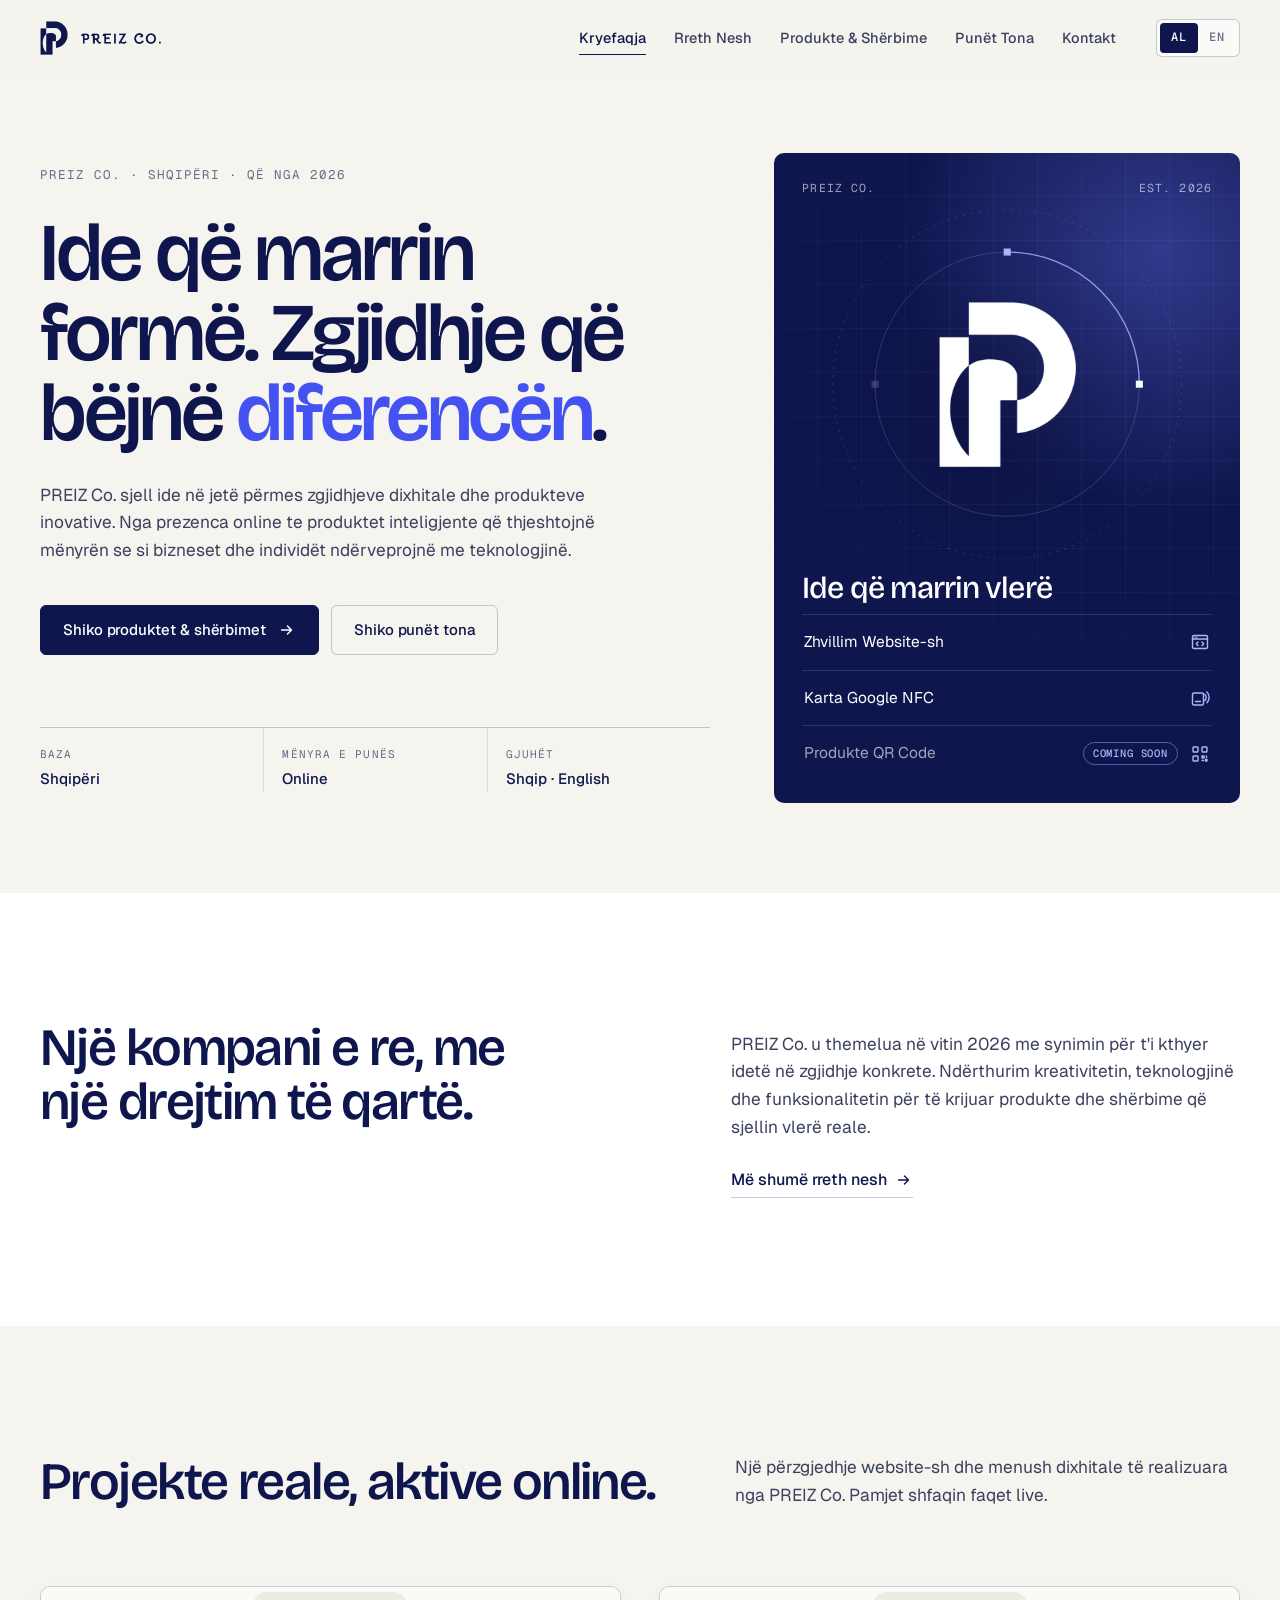
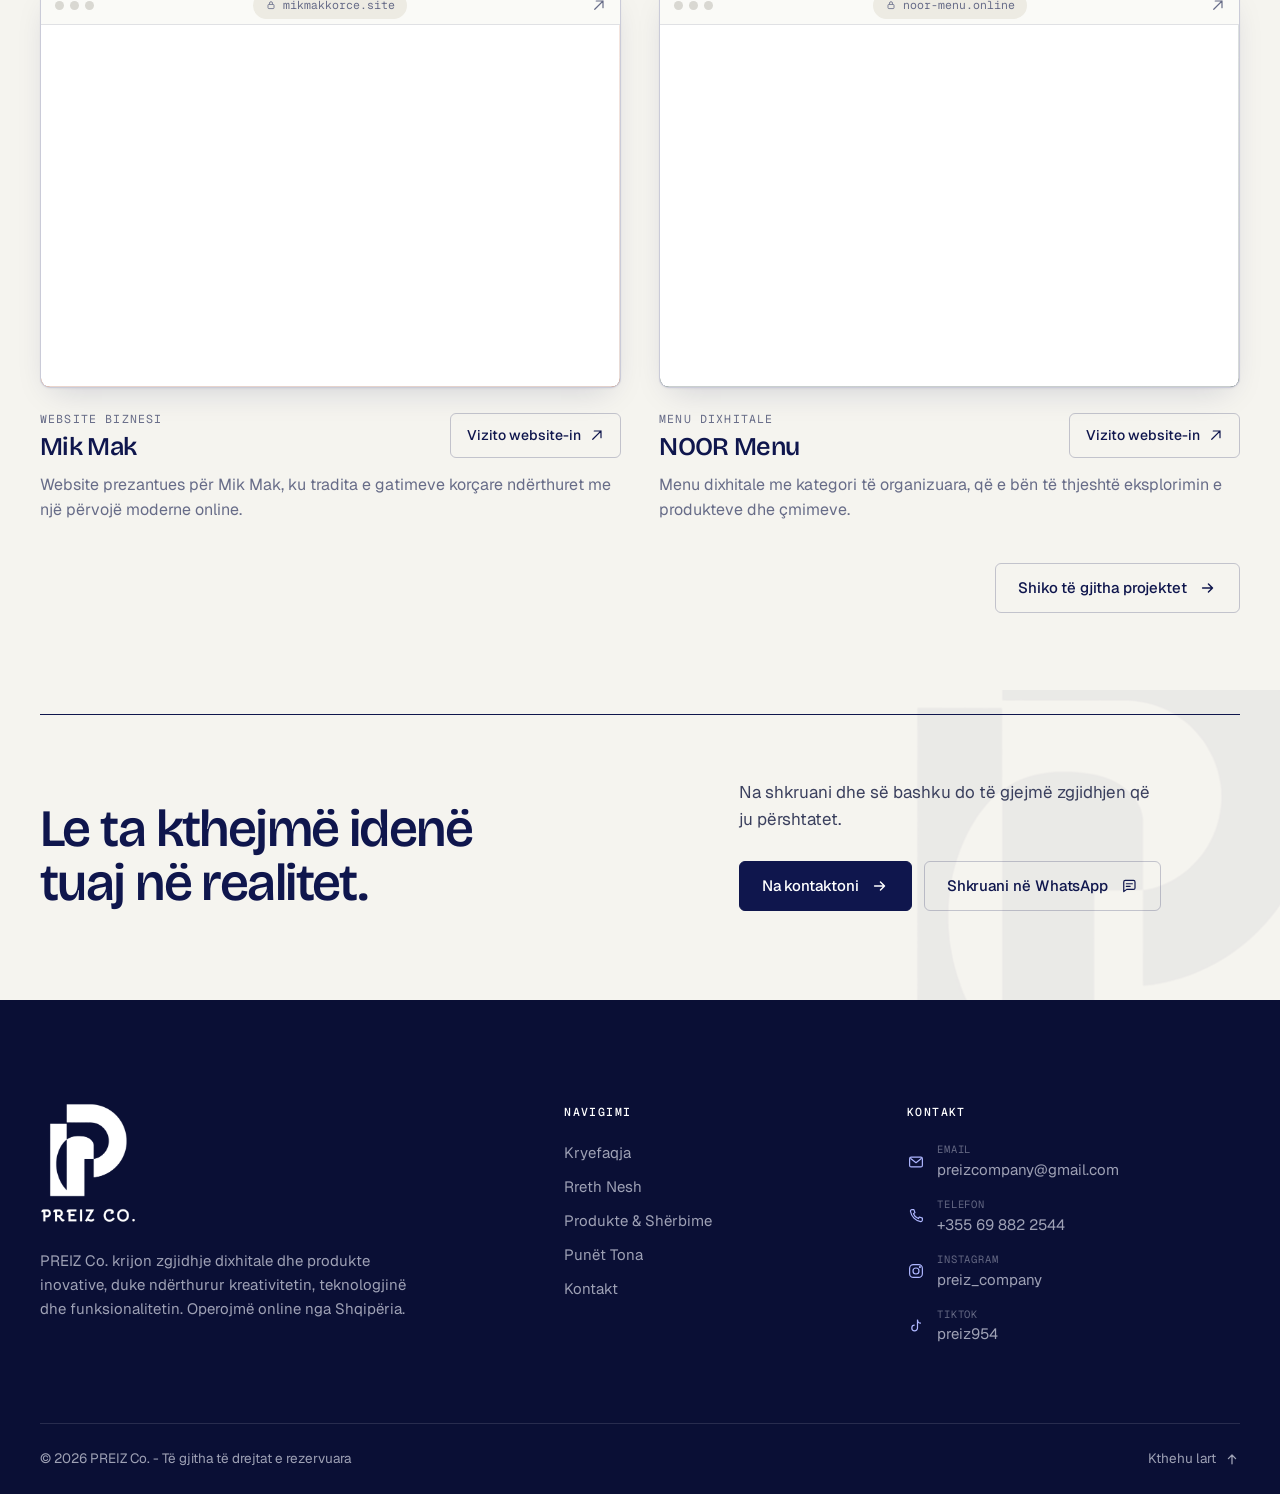
==== commit 7e8a8e47: "update: whole website - text, design" ====
--- a/index.html
+++ b/index.html
@@ -4,7 +4,7 @@
   <meta charset="UTF-8">
   <meta name="viewport" content="width=device-width, initial-scale=1">
   <title>PREIZ Co. — Produkte dhe zgjidhje moderne</title>
-  <meta name="description" content="PREIZ Co. është një kompani moderne në Shqipëri që ofron produkte dhe shërbime, duke nisur me zhvillimin dhe mirëmbajtjen e website-ve.">
+  <meta name="description" content="PREIZ Co. sjell ide në jetë përmes zgjidhjeve dixhitale dhe produkteve inovative: website, menu dixhitale dhe karta Google NFC.">
   
   <link rel="canonical" href="https://preizcompany.com/">
   <meta name="theme-color" content="#0F164D">
@@ -13,7 +13,7 @@
   <meta property="og:type" content="website">
   <meta property="og:site_name" content="PREIZ Co.">
   <meta property="og:title" content="PREIZ Co. — Produkte dhe zgjidhje moderne">
-  <meta property="og:description" content="PREIZ Co. është një kompani moderne në Shqipëri që ofron produkte dhe shërbime, duke nisur me zhvillimin dhe mirëmbajtjen e website-ve.">
+  <meta property="og:description" content="PREIZ Co. sjell ide në jetë përmes zgjidhjeve dixhitale dhe produkteve inovative: website, menu dixhitale dhe karta Google NFC.">
   <meta property="og:url" content="https://preizcompany.com/">
   <meta property="og:image" content="https://preizcompany.com/assets/images/og-image.jpg">
   <meta property="og:image:width" content="1200">
@@ -65,25 +65,19 @@
 
       <nav class="site-nav" id="site-menu" aria-label="Navigimi kryesor" data-i18n-attr="aria-label:nav.main">
         <ul class="nav-list">
-          <li><a class="nav-link" data-nav="home" href="index.html"><span data-i18n="nav.home">Kryefaqja</span><span class="nav-num" aria-hidden="true">01</span></a></li>
-          <li><a class="nav-link" data-nav="about" href="about.html"><span data-i18n="nav.about">Rreth Nesh</span><span class="nav-num" aria-hidden="true">02</span></a></li>
-          <li><a class="nav-link" data-nav="services" href="services.html"><span data-i18n="nav.services">Produkte & Shërbime</span><span class="nav-num" aria-hidden="true">03</span></a></li>
-          <li><a class="nav-link" data-nav="work" href="portfolio.html"><span data-i18n="nav.work">Punët Tona</span><span class="nav-num" aria-hidden="true">04</span></a></li>
-          <li><a class="nav-link" data-nav="contact" href="contact.html"><span data-i18n="nav.contact">Kontakt</span><span class="nav-num" aria-hidden="true">05</span></a></li>
+          <li><a class="nav-link" data-nav="home" href="index.html"><span data-i18n="nav.home">Kryefaqja</span></a></li>
+          <li><a class="nav-link" data-nav="about" href="about.html"><span data-i18n="nav.about">Rreth Nesh</span></a></li>
+          <li><a class="nav-link" data-nav="services" href="services.html"><span data-i18n="nav.services">Produkte & Shërbime</span></a></li>
+          <li><a class="nav-link" data-nav="work" href="portfolio.html"><span data-i18n="nav.work">Punët Tona</span></a></li>
+          <li><a class="nav-link" data-nav="contact" href="contact.html"><span data-i18n="nav.contact">Kontakt</span></a></li>
         </ul>
         <div class="menu-extra">
           <div class="lang-switch" role="group" aria-label="Gjuha" data-i18n-attr="aria-label:lang.label"><button type="button" data-lang="sq" lang="sq" aria-label="Shqip" aria-pressed="true" class="is-active">AL</button><button type="button" data-lang="en" lang="en" aria-label="English" aria-pressed="false">EN</button></div>
-          <div class="menu-contact">
-            <a data-contact="phone" href="tel:+355698822544">+355 69 882 2544</a>
-            <a data-contact="email" href="mailto:preizcompany@gmail.com">preizcompany@gmail.com</a>
-          </div>
-          <a class="btn btn-primary" href="contact.html"><span data-i18n="nav.cta">Na kontaktoni</span><svg class="i" viewBox="0 0 20 20" aria-hidden="true"><path d="M4 10h11m-4.5-4.5L15 10l-4.5 4.5" fill="none" stroke="currentColor" stroke-width="1.6" stroke-linecap="round" stroke-linejoin="round"/></svg></a>
         </div>
       </nav>
 
       <div class="header-actions">
         <div class="lang-switch" role="group" aria-label="Gjuha" data-i18n-attr="aria-label:lang.label"><button type="button" data-lang="sq" lang="sq" aria-label="Shqip" aria-pressed="true" class="is-active">AL</button><button type="button" data-lang="en" lang="en" aria-label="English" aria-pressed="false">EN</button></div>
-        <a class="btn btn-primary btn-sm" href="contact.html"><span data-i18n="nav.cta">Na kontaktoni</span></a>
         <button class="nav-toggle" type="button" aria-expanded="false" aria-controls="site-menu" aria-label="Hap menunë" data-i18n-attr="aria-label:nav.open"><span></span></button>
       </div>
     </div>
@@ -94,8 +88,8 @@
       <div class="container hero-grid">
         <div class="hero-copy">
           <p class="hero-eyebrow reveal" data-i18n="home.hero.eyebrow">PREIZ Co. · Shqipëri · Që nga 2026</p>
-          <h1 class="display reveal" style="--d:60ms" data-i18n-html="home.hero.title">Produkte dhe zgjidhje moderne, duke nisur nga <em>dixhitalja</em>.</h1>
-          <p class="lead reveal" style="--d:120ms" data-i18n="home.hero.lead">PREIZ Co. krijon dhe ofron produkte e shërbime praktike për biznese dhe individë. Specializimi ynë i parë është ndërtimi dhe mirëmbajtja e website-ve — dhe po rritemi që këtej.</p>
+          <h1 class="display reveal" style="--d:60ms" data-i18n-html="home.hero.title">Ide që marrin formë. Zgjidhje që bëjnë <em>diferencën</em>.</h1>
+          <p class="lead reveal" style="--d:120ms" data-i18n="home.hero.lead">PREIZ Co. sjell ide në jetë përmes zgjidhjeve dixhitale dhe produkteve inovative. Nga prezenca online te produktet inteligjente që thjeshtojnë mënyrën se si bizneset dhe individët ndërveprojnë me teknologjinë.</p>
           <div class="hero-ctas reveal" style="--d:180ms">
             <a class="btn btn-primary" href="services.html"><span data-i18n="home.hero.ctaPrimary">Shiko produktet & shërbimet</span><svg class="i" viewBox="0 0 20 20" aria-hidden="true"><path d="M4 10h11m-4.5-4.5L15 10l-4.5 4.5" fill="none" stroke="currentColor" stroke-width="1.6" stroke-linecap="round" stroke-linejoin="round"/></svg></a>
             <a class="btn btn-outline" href="portfolio.html"><span data-i18n="home.hero.ctaSecondary">Shiko punët tona</span></a>
@@ -120,8 +114,7 @@
             </svg>
             <img class="panel-mark" src="assets/logo/preiz-mark-white.png" width="400" height="479" alt="PREIZ Co. — logo" data-i18n-attr="alt:logo.alt" fetchpriority="high">
           </div>
-          <p class="panel-tagline" data-i18n="home.panel.tagline">Ide që bëhen të dobishme.</p>
-          <p class="panel-index-label" data-i18n="home.panel.label">Katalogu</p>
+          <p class="panel-tagline" data-i18n="home.panel.tagline">Ide që marrin vlerë</p>
           <ul class="hero-index" data-render="hero-index"></ul>
         </div>
       </div>
@@ -130,106 +123,24 @@
     <section class="section section-white" aria-labelledby="intro-title">
       <div class="container">
         <div class="intro-grid">
-          <div>
-            <p class="label reveal" data-i18n="home.intro.label">Kush jemi</p>
-            <h2 class="h2 reveal" id="intro-title" data-i18n="home.intro.title">Një kompani e ndërtuar mbi ekspertizë dixhitale, kreativitet dhe mendim praktik.</h2>
-          </div>
+          <h2 class="h2 reveal" id="intro-title" data-i18n="home.about.title">Një kompani e re, me një drejtim të qartë.</h2>
           <div class="intro-copy reveal" style="--d:100ms">
-            <p data-i18n="home.intro.p1">Nisëm me atë që bizneseve u nevojitet më shumë sot: një prezencë online e qartë dhe e besueshme. Prandaj specializimi ynë aktual është zhvillimi dhe mirëmbajtja e website-ve.</p>
-            <p data-i18n="home.intro.p2">Por PREIZ Co. nuk është krijuar për të ndaluar këtu. Po e zgjerojmë vazhdimisht gamën e produkteve dhe shërbimeve, si për bizneset, ashtu edhe për klientët individualë.</p>
-          </div>
-        </div>
-        <div class="pillars">
-          <div class="pillar reveal" style="--d:80ms">
-            <span class="pillar-idx">01</span>
-            <h3 data-i18n="home.pillar1.t">Ekspertizë dixhitale</h3>
-            <p data-i18n="home.pillar1.d">Mjete moderne dhe realizim i pastër.</p>
-          </div>
-          <div class="pillar reveal" style="--d:160ms">
-            <span class="pillar-idx">02</span>
-            <h3 data-i18n="home.pillar2.t">Kreativitet</h3>
-            <p data-i18n="home.pillar2.d">Punë me karakter të vetin.</p>
-          </div>
-          <div class="pillar reveal" style="--d:240ms">
-            <span class="pillar-idx">03</span>
-            <h3 data-i18n="home.pillar3.t">Zgjidhje praktike</h3>
-            <p data-i18n="home.pillar3.d">Të ndërtuara për t'u përdorur çdo ditë.</p>
-          </div>
-        </div>
-      </div>
-    </section>
-
-    <section class="section" aria-labelledby="services-title">
+            <p data-i18n="home.about.p">PREIZ Co. u themelua në vitin 2026 me synimin për t'i kthyer idetë në zgjidhje konkrete. Ndërthurim kreativitetin, teknologjinë dhe funksionalitetin për të krijuar produkte dhe shërbime që sjellin vlerë reale.</p>
+            <a class="text-link" href="about.html"><span data-i18n="home.about.cta">Më shumë rreth nesh</span><svg class="i" viewBox="0 0 20 20" aria-hidden="true"><path d="M4 10h11m-4.5-4.5L15 10l-4.5 4.5" fill="none" stroke="currentColor" stroke-width="1.6" stroke-linecap="round" stroke-linejoin="round"/></svg></a>
+          </div>
+        </div>
+      </div>
+    </section>
+
+    <section class="section" aria-labelledby="work-title">
       <div class="container">
         <div class="section-head">
-          <div>
-            <p class="label reveal" data-i18n="home.services.label">Produkte & Shërbime</p>
-            <h2 class="h2 reveal" id="services-title" data-i18n="home.services.title">Çfarë mund të merrni nga ne sot.</h2>
-          </div>
-          <p class="lead reveal" data-i18n="home.services.lead">Katalogu ynë është i organizuar në kategori dhe do të rritet me kohën. Aktualisht ofrojmë:</p>
-        </div>
-        <div data-render="catalog-preview"></div>
+          <h2 class="h2 reveal" id="work-title" data-i18n="home.work.title">Projekte reale, aktive online.</h2>
+          <p class="lead reveal" data-i18n="home.work.lead">Një përzgjedhje website-sh dhe menush dixhitale të realizuara nga PREIZ Co. Pamjet shfaqin faqet live.</p>
+        </div>
+        <div class="projects-grid" data-render="projects" data-featured data-limit="2"></div>
         <div class="cp-cta">
-          <a class="btn btn-primary" href="services.html"><span data-i18n="home.services.cta">Shiko të gjitha produktet & shërbimet</span><svg class="i" viewBox="0 0 20 20" aria-hidden="true"><path d="M4 10h11m-4.5-4.5L15 10l-4.5 4.5" fill="none" stroke="currentColor" stroke-width="1.6" stroke-linecap="round" stroke-linejoin="round"/></svg></a>
-        </div>
-      </div>
-    </section>
-
-    <section class="section section-white" aria-labelledby="work-title">
-      <div class="container">
-        <div class="section-head">
-          <div>
-            <p class="label reveal" data-i18n="home.work.label">Punët Tona</p>
-            <h2 class="h2 reveal" id="work-title" data-i18n="home.work.title">Projekte reale, aktive online.</h2>
-          </div>
-          <p class="lead reveal" data-i18n="home.work.lead">Një përzgjedhje website-sh dhe menush dixhitale të realizuara nga PREIZ Co. Pamjet shfaqin faqet live.</p>
-        </div>
-        <div class="projects-grid" data-render="projects" data-featured data-limit="4"></div>
-        <div class="cp-cta">
-          <a class="btn btn-outline" href="portfolio.html"><span data-i18n="home.work.cta">Shiko portofolin e plotë</span><svg class="i" viewBox="0 0 20 20" aria-hidden="true"><path d="M4 10h11m-4.5-4.5L15 10l-4.5 4.5" fill="none" stroke="currentColor" stroke-width="1.6" stroke-linecap="round" stroke-linejoin="round"/></svg></a>
-        </div>
-      </div>
-    </section>
-
-    <section class="section section-dark" aria-labelledby="why-title">
-      <div class="container">
-        <div class="section-head">
-          <div>
-            <p class="label reveal" data-i18n="home.why.label">Pse PREIZ Co.</p>
-            <h2 class="h2 reveal" id="why-title" data-i18n="home.why.title">Si punojmë.</h2>
-          </div>
-        </div>
-        <div class="why-grid">
-          <div class="why reveal" style="--d:0ms">
-            <span class="why-idx">01</span>
-            <h3 data-i18n="why1.t">Zgjidhje të përshtatura</h3>
-            <p data-i18n="why1.d">Çdo projekt nis nga nevojat tuaja, jo nga një shabllon ku duhet të përshtateni.</p>
-          </div>
-          <div class="why reveal" style="--d:70ms">
-            <span class="why-idx">02</span>
-            <h3 data-i18n="why2.t">Dizajn modern</h3>
-            <p data-i18n="why2.d">Ndërfaqe të pastra e bashkëkohore që ju përfaqësojnë mirë në çdo ekran.</p>
-          </div>
-          <div class="why reveal" style="--d:140ms">
-            <span class="why-idx">03</span>
-            <h3 data-i18n="why3.t">Funksionalitet praktik</h3>
-            <p data-i18n="why3.d">Fokusohemi te ajo që vizitorët përdorin realisht: informacion i qartë, kontakt i lehtë, faqe të shpejta.</p>
-          </div>
-          <div class="why reveal" style="--d:0ms">
-            <span class="why-idx">04</span>
-            <h3 data-i18n="why4.t">Çmime transparente</h3>
-            <p data-i18n="why4.d">Çmimet e paketave janë të publikuara, me shtesat dhe përjashtimet të shpjeguara që në fillim.</p>
-          </div>
-          <div class="why reveal" style="--d:70ms">
-            <span class="why-idx">05</span>
-            <h3 data-i18n="why5.t">Komunikim i drejtpërdrejtë</h3>
-            <p data-i18n="why5.d">Flisni drejtpërdrejt me njerëzit që punojnë në projektin tuaj.</p>
-          </div>
-          <div class="why reveal" style="--d:140ms">
-            <span class="why-idx">06</span>
-            <h3 data-i18n="why6.t">Mbështetje e vazhdueshme</h3>
-            <p data-i18n="why6.d">Paketat e mirëmbajtjes vjetore e mbajnë website-in tuaj të kujdesur edhe pas publikimit.</p>
-          </div>
+          <a class="btn btn-outline" href="portfolio.html"><span data-i18n="home.work.cta">Shiko të gjitha projektet</span><svg class="i" viewBox="0 0 20 20" aria-hidden="true"><path d="M4 10h11m-4.5-4.5L15 10l-4.5 4.5" fill="none" stroke="currentColor" stroke-width="1.6" stroke-linecap="round" stroke-linejoin="round"/></svg></a>
         </div>
       </div>
     </section>
@@ -239,11 +150,10 @@
       <div class="container">
         <div class="cta-inner">
           <div>
-            <p class="label reveal" data-i18n="cta.label">Le të flasim</p>
-            <h2 class="h2 reveal" id="cta-title" data-i18n="cta.title">Keni diçka në mendje? Na tregoni çfarë ju nevojitet.</h2>
+            <h2 class="h2 reveal" id="cta-title" data-i18n="cta.title">Le ta kthejmë idenë tuaj në realitet.</h2>
           </div>
           <div class="cta-side reveal" style="--d:80ms">
-            <p data-i18n="cta.body">Na shkruani në WhatsApp ose me email. Do të diskutojmë kërkesat tuaja dhe zgjidhjen e duhur për to.</p>
+            <p data-i18n="cta.body">Na shkruani dhe së bashku do të gjejmë zgjidhjen që ju përshtatet.</p>
             <div class="cta-actions">
               <a class="btn btn-primary" href="contact.html"><span data-i18n="cta.button">Na kontaktoni</span><svg class="i" viewBox="0 0 20 20" aria-hidden="true"><path d="M4 10h11m-4.5-4.5L15 10l-4.5 4.5" fill="none" stroke="currentColor" stroke-width="1.6" stroke-linecap="round" stroke-linejoin="round"/></svg></a>
               <a class="btn btn-outline" data-contact="whatsapp" data-contact-keep href="https://wa.me/355698822544" target="_blank" rel="noopener"><span data-i18n="cta.whatsapp">Shkruani në WhatsApp</span><svg class="i" viewBox="0 0 24 24" aria-hidden="true"><path d="M5 19.5v-13a2 2 0 0 1 2-2h11a2 2 0 0 1 2 2v8a2 2 0 0 1-2 2H9z" fill="none" stroke="currentColor" stroke-width="1.6" stroke-linejoin="round"/><path d="M8.5 9h8m-8 3.5h5" fill="none" stroke="currentColor" stroke-width="1.6" stroke-linecap="round"/></svg></a>
@@ -260,45 +170,33 @@
       <div class="footer-grid">
         <div class="footer-brand">
           <img src="assets/logo/preiz-logo-white.png" width="560" height="702" alt="PREIZ Co." decoding="async">
-          <p data-i18n="footer.about">Një kompani moderne që ofron produkte dhe shërbime, me zgjidhjet dixhitale si specializimin e saj të parë.</p>
-          <div class="lang-switch lang-switch-dark" role="group" aria-label="Gjuha" data-i18n-attr="aria-label:lang.label"><button type="button" data-lang="sq" lang="sq" aria-label="Shqip" aria-pressed="true" class="is-active">AL</button><button type="button" data-lang="en" lang="en" aria-label="English" aria-pressed="false">EN</button></div>
+          <p data-i18n="footer.about">PREIZ Co. krijon zgjidhje dixhitale dhe produkte inovative, duke ndërthurur kreativitetin, teknologjinë dhe funksionalitetin. Operojmë online nga Shqipëria.</p>
         </div>
 
         <div class="footer-col">
-          <h2 data-i18n="footer.explore">Eksploro</h2>
+          <h2 data-i18n="footer.nav">Navigimi</h2>
           <ul>
-              <li><a href="index.html"><span data-i18n="nav.home">Kryefaqja</span></a></li>
-              <li><a href="about.html"><span data-i18n="nav.about">Rreth Nesh</span></a></li>
-              <li><a href="services.html"><span data-i18n="nav.services">Produkte & Shërbime</span></a></li>
-              <li><a href="portfolio.html"><span data-i18n="nav.work">Punët Tona</span></a></li>
-              <li><a href="contact.html"><span data-i18n="nav.contact">Kontakt</span></a></li>
-          </ul>
-        </div>
-
-        <div class="footer-col">
-          <h2 data-i18n="footer.offer">Oferta</h2>
-          <ul>
-            <li><a href="services.html#web-development"><span data-i18n="footer.webdev">Zhvillim website-sh</span></a></li>
-            <li><a href="services.html#pricing"><span data-i18n="footer.pricing">Çmime shtesë</span></a></li>
-            <li><a href="services.html#maintenance"><span data-i18n="footer.maintenance">Mirëmbajtje vjetore</span></a></li>
+            <li><a href="index.html"><span data-i18n="nav.home">Kryefaqja</span></a></li>
+            <li><a href="about.html"><span data-i18n="nav.about">Rreth Nesh</span></a></li>
+            <li><a href="services.html"><span data-i18n="nav.services">Produkte & Shërbime</span></a></li>
             <li><a href="portfolio.html"><span data-i18n="nav.work">Punët Tona</span></a></li>
+            <li><a href="contact.html"><span data-i18n="nav.contact">Kontakt</span></a></li>
           </ul>
         </div>
 
         <div class="footer-col footer-col-contact">
           <h2 data-i18n="footer.contact">Kontakt</h2>
-          <ul>
-            <li><a class="contact-line" data-contact="email" data-contact-keep href="mailto:preizcompany@gmail.com"><small>Email</small><span data-contact="email">preizcompany@gmail.com</span></a></li>
-            <li><a class="contact-line" data-contact="whatsapp" data-contact-keep href="https://wa.me/355698822544" target="_blank" rel="noopener"><small>WhatsApp</small><span data-contact="phone">+355 69 882 2544</span></a></li>
-            <li><a class="contact-line" data-contact="phone" data-contact-keep href="tel:+355698822544"><small data-i18n="contact.phone.title">Telefon</small><span data-contact="phone">+355 69 882 2544</span></a></li>
-            <li><span data-location>Shqipëri · Operojmë online</span></li>
+          <ul class="footer-contact">
+            <li><a data-contact="email" data-contact-keep href="mailto:preizcompany@gmail.com"><svg class="i" viewBox="0 0 24 24" aria-hidden="true"><rect x="3.5" y="5.5" width="17" height="13" rx="2" fill="none" stroke="currentColor" stroke-width="1.6"/><path d="m4.5 7 7.5 6 7.5-6" fill="none" stroke="currentColor" stroke-width="1.6" stroke-linejoin="round"/></svg><span><small>Email</small><span data-contact="email">preizcompany@gmail.com</span></span></a></li>
+            <li><a data-contact="phone" data-contact-keep href="tel:+355698822544"><svg class="i" viewBox="0 0 24 24" aria-hidden="true"><path d="M6.6 3.5h2.6l1.4 4-2 1.4a11 11 0 0 0 6.5 6.5l1.4-2 4 1.4v2.6a2 2 0 0 1-2.2 2A16.5 16.5 0 0 1 4.6 5.7a2 2 0 0 1 2-2.2z" fill="none" stroke="currentColor" stroke-width="1.6" stroke-linejoin="round"/></svg><span><small data-i18n="contact.phone.title">Telefon</small><span data-contact="phone">+355 69 882 2544</span></span></a></li>
+            <li><a data-contact="instagram" data-contact-keep href="https://www.instagram.com/preiz_company/" target="_blank" rel="noopener"><svg class="i" viewBox="0 0 24 24" aria-hidden="true" fill="none" stroke="currentColor" stroke-width="1.6"><rect x="3.5" y="3.5" width="17" height="17" rx="5"/><circle cx="12" cy="12" r="4"/><circle cx="17.2" cy="6.8" r=".6" fill="currentColor"/></svg><span><small>Instagram</small><span data-contact="instagram">preiz_company</span></span></a></li>
+            <li><a data-contact="tiktok" data-contact-keep href="https://www.tiktok.com/@preiz954" target="_blank" rel="noopener"><svg class="i" viewBox="0 0 24 24" aria-hidden="true" fill="none" stroke="currentColor" stroke-width="1.6" stroke-linejoin="round"><path d="M14 3.5v11.2a3.8 3.8 0 1 1-3.8-3.8"/><path d="M14 3.5a4.6 4.6 0 0 0 4.6 4.6"/></svg><span><small>TikTok</small><span data-contact="tiktok">preiz954</span></span></a></li>
           </ul>
-          <ul class="footer-social" data-social hidden></ul>
         </div>
       </div>
 
       <div class="footer-bottom">
-        <p data-i18n="footer.rights">© 2026 PREIZ Co. Të gjitha të drejtat e rezervuara.</p>
+        <p data-i18n="footer.rights">© 2026 PREIZ Co. - Të gjitha të drejtat e rezervuara</p>
         <button class="to-top" type="button" data-to-top><span data-i18n="footer.top">Kthehu lart</span><svg class="i" viewBox="0 0 20 20" aria-hidden="true"><path d="M4 10h11m-4.5-4.5L15 10l-4.5 4.5" fill="none" stroke="currentColor" stroke-width="1.6" stroke-linecap="round" stroke-linejoin="round"/></svg></button>
       </div>
     </div>
--- a/css/style.css
+++ b/css/style.css
@@ -131,25 +131,36 @@
 .section-dark h2, .section-dark h3 { color: var(--white); }
 
 /* ---------------- Typography ---------------- */
-.label {
-  display: inline-flex;
-  align-items: center;
-  gap: 10px;
+
+/* Small page-name label above inner-page headings */
+.page-label {
   font-family: var(--f-mono);
   font-size: 12px;
   font-weight: 500;
-  letter-spacing: 0.12em;
+  letter-spacing: 0.1em;
+  text-transform: uppercase;
+  color: var(--muted);
+  margin-bottom: 22px;
+}
+.section-title { max-width: 22ch; margin-bottom: clamp(36px, 5vw, 56px); }
+
+/* "Coming Soon" status */
+.soon {
+  display: inline-flex;
+  align-items: center;
+  padding: 3px 9px;
+  border: 1px solid var(--line-2);
+  border-radius: 999px;
+  font-family: var(--f-mono);
+  font-size: 10.5px;
+  font-weight: 500;
+  letter-spacing: 0.08em;
   text-transform: uppercase;
   color: var(--navy);
-  margin-bottom: 22px;
-}
-.label::before {
-  content: "";
-  width: 8px; height: 8px;
-  background: currentColor;
-  flex: none;
-}
-.section-dark .label { color: var(--signal-soft); }
+  background: var(--signal-tint);
+  white-space: nowrap;
+  line-height: 1.4;
+}
 
 .display, .h1, .h2, .h3 {
   font-family: var(--f-display);
@@ -239,22 +250,6 @@
 }
 .text-link:hover { border-color: var(--navy); gap: 12px; }
 
-.flag {
-  display: inline-flex;
-  align-items: center;
-  padding: 3px 8px;
-  border-radius: 3px;
-  background: var(--navy);
-  color: var(--white);
-  font-family: var(--f-mono);
-  font-size: 10.5px;
-  font-weight: 500;
-  letter-spacing: 0.08em;
-  text-transform: uppercase;
-  white-space: nowrap;
-  vertical-align: middle;
-}
-
 /* ---------------- Header ---------------- */
 .site-header {
   position: fixed;
@@ -464,7 +459,9 @@
   min-height: 260px;
 }
 .panel-mark {
-  width: min(48%, 210px);
+  /* 0.4 × the orbit width (min(86%, 380px) below): the whole mark stays well
+     inside the inner circle (r = 0.375 × orbit) at every screen size */
+  width: calc(min(86%, 380px) * 0.4);
   position: relative;
   z-index: 1;
   filter: drop-shadow(0 20px 40px rgba(0, 0, 0, 0.25));
@@ -489,54 +486,24 @@
   letter-spacing: -0.03em;
   color: var(--white);
   font-weight: 500;
-  margin-bottom: 18px;
-}
-.panel-index-label {
-  font-family: var(--f-mono);
-  font-size: 11px;
-  letter-spacing: 0.1em;
-  text-transform: uppercase;
-  color: var(--on-dark-muted);
-  margin-bottom: 6px;
-}
-.hero-index li {
-  display: grid;
-  grid-template-columns: 34px 1fr auto;
+  margin-bottom: 10px;
+}
+.hero-index li { border-top: 1px solid var(--line-dark); }
+.hero-index a {
+  display: flex;
   align-items: center;
   gap: 12px;
-  padding: 13px 0;
-  border-top: 1px solid var(--line-dark);
-  font-size: 15px;
+  padding: 15px 2px;
+  font-size: 15.5px;
   color: var(--white);
-}
-.hx-idx { font-family: var(--f-mono); font-size: 12px; color: var(--on-dark-muted); }
-.hx-name small {
-  display: block;
-  font-family: var(--f-mono);
-  font-size: 10.5px;
-  letter-spacing: 0.08em;
-  text-transform: uppercase;
-  color: var(--on-dark-muted);
-  margin-bottom: 1px;
-}
-.hx-status {
-  display: inline-flex;
-  align-items: center;
-  gap: 8px;
-  font-family: var(--f-mono);
-  font-size: 11px;
-  letter-spacing: 0.06em;
-  text-transform: uppercase;
-  color: var(--signal-soft);
-}
-.hx-status .dot {
-  width: 7px; height: 7px;
-  border-radius: 50%;
-  background: #7CE0A6;
-  box-shadow: 0 0 0 4px rgba(124, 224, 166, 0.16);
-}
-.hero-index .is-next { color: var(--on-dark-muted); }
-.hero-index .is-next .hx-status { color: var(--on-dark-muted); }
+  transition: padding 0.3s var(--ease);
+}
+.hero-index a:hover { padding-left: 8px; }
+.hx-name { flex: 1; min-width: 0; }
+.hx-icon { display: grid; place-items: center; color: var(--signal-soft); }
+.hx-icon .i { width: 20px; height: 20px; }
+.hero-index .soon { background: transparent; border-color: rgba(174, 182, 255, 0.45); color: var(--signal-soft); }
+.hero-index .is-soon .hx-name { color: var(--on-dark-muted); }
 
 /* ---------------- Page hero (inner pages) ---------------- */
 .page-hero {
@@ -546,7 +513,7 @@
   overflow: hidden;
   border-bottom: 1px solid var(--line);
 }
-.page-hero .h1 { max-width: 16ch; margin-bottom: 28px; }
+.page-hero .h1 { max-width: 18ch; margin-bottom: 28px; }
 .page-hero .lead { max-width: 58ch; }
 .page-hero-mark {
   position: absolute;
@@ -557,18 +524,6 @@
   pointer-events: none;
   user-select: none;
 }
-.crumbs {
-  display: flex;
-  gap: 10px;
-  font-family: var(--f-mono);
-  font-size: 12px;
-  letter-spacing: 0.06em;
-  text-transform: uppercase;
-  color: var(--muted);
-  margin-bottom: 26px;
-}
-.crumbs a:hover { color: var(--navy); }
-.crumbs span[aria-hidden] { opacity: 0.5; }
 
 /* ---------------- Intro (home) ---------------- */
 .intro-grid {
@@ -577,76 +532,12 @@
   gap: 32px 80px;
   align-items: start;
 }
-.intro-copy { padding-top: 46px; }
+.intro-copy { padding-top: 10px; }
+.intro-copy .text-link { margin-top: 26px; }
 .intro-copy p + p { margin-top: 18px; }
 .intro-copy p { font-size: 1.08rem; }
-.pillars {
-  display: grid;
-  grid-template-columns: repeat(3, minmax(0, 1fr));
-  margin-top: clamp(56px, 7vw, 96px);
-  border-top: 1px solid var(--line-2);
-}
-.pillar { padding: 26px 28px 0 0; }
-.pillar + .pillar { padding-left: 28px; border-left: 1px solid var(--line); }
-.pillar-idx { font-family: var(--f-mono); font-size: 12px; color: var(--muted); display: block; margin-bottom: 30px; }
-.pillar h3 { font-family: var(--f-display); font-size: 1.45rem; letter-spacing: -0.02em; font-weight: 560; margin-bottom: 6px; }
-.pillar p { color: var(--muted); }
 
 /* ---------------- Catalog preview (home) ---------------- */
-.cp + .cp { margin-top: 72px; }
-.cp-head {
-  display: grid;
-  grid-template-columns: 72px minmax(0, 1fr) minmax(0, 1.2fr);
-  grid-template-areas: "idx name summary" "idx name from";
-  gap: 8px 40px;
-  padding-bottom: 28px;
-  border-bottom: 1px solid var(--navy);
-}
-.cp-idx { grid-area: idx; font-family: var(--f-mono); font-size: 13px; color: var(--muted); padding-top: 8px; }
-.cp-head > div { grid-area: name; }
-.cp-group {
-  font-family: var(--f-mono);
-  font-size: 11.5px;
-  letter-spacing: 0.1em;
-  text-transform: uppercase;
-  color: var(--muted);
-  margin-bottom: 6px;
-}
-.cp-name { font-family: var(--f-display); font-size: clamp(1.8rem, 3vw, 2.5rem); letter-spacing: -0.03em; line-height: 1.05; font-weight: 560; }
-.cp-summary { grid-area: summary; color: var(--body); }
-.cp-from { grid-area: from; font-family: var(--f-mono); font-size: 12.5px; letter-spacing: 0.04em; color: var(--muted); align-self: end; }
-.cp-from strong { color: var(--navy); font-weight: 500; }
-
-.rows .row a {
-  display: grid;
-  grid-template-columns: 72px minmax(0, 1fr) 110px 96px 28px;
-  align-items: center;
-  gap: 0 24px;
-  padding: 24px 0;
-  border-bottom: 1px solid var(--line);
-  position: relative;
-  transition: background 0.3s var(--ease), padding 0.35s var(--ease);
-}
-.rows .row a::before {
-  content: "";
-  position: absolute;
-  left: 0; top: -1px; bottom: -1px;
-  width: 2px;
-  background: var(--navy);
-  transform: scaleY(0);
-  transition: transform 0.35s var(--ease);
-}
-.rows .row a:hover { background: var(--white); }
-.rows .row a:hover::before { transform: scaleY(1); }
-.row-idx { font-family: var(--f-mono); font-size: 12.5px; color: var(--muted); padding-left: 14px; }
-.row-main { display: flex; flex-direction: column; gap: 4px; min-width: 0; }
-.row-name { font-family: var(--f-display); font-size: 1.32rem; letter-spacing: -0.02em; color: var(--navy); font-weight: 560; line-height: 1.2; }
-.row-name .flag { margin-left: 8px; position: relative; top: -2px; }
-.row-desc { color: var(--muted); font-size: 14.5px; max-width: 64ch; }
-.row-meta { font-family: var(--f-mono); font-size: 12px; color: var(--muted); }
-.row-price { font-family: var(--f-display); font-size: 1.5rem; letter-spacing: -0.02em; color: var(--navy); font-weight: 560; text-align: right; }
-.row-arrow { color: var(--navy); transition: transform 0.35s var(--ease); justify-self: end; padding-right: 4px; }
-.rows .row a:hover .row-arrow { transform: translateX(4px); }
 .cp-cta { margin-top: 40px; display: flex; justify-content: flex-end; }
 
 /* ---------------- Projects ---------------- */
@@ -812,34 +703,17 @@
 .project:hover .project-link { background: var(--navy); color: var(--white); border-color: var(--navy); }
 
 /* ---------------- Why (home) ---------------- */
-.why-grid {
-  display: grid;
-  grid-template-columns: repeat(3, minmax(0, 1fr));
-  border-top: 1px solid var(--line-dark);
-  border-left: 1px solid var(--line-dark);
-}
-.why {
+
+/* ---------------- Closing CTA ---------------- */
+/* Tighter gap between the last content section and the closing CTA (same on every page) */
+.section:has(+ .cta-band),
+[data-render="catalog"]:has(+ .cta-band) > .category:last-child { padding-bottom: clamp(48px, 6vw, 80px); }
+.cta-band {
   position: relative;
-  padding: clamp(28px, 3vw, 40px);
-  padding-top: clamp(64px, 6vw, 84px);
-  border-right: 1px solid var(--line-dark);
-  border-bottom: 1px solid var(--line-dark);
-  transition: background 0.4s var(--ease);
-}
-.why:hover { background: rgba(255, 255, 255, 0.03); }
-.why-idx {
-  position: absolute;
-  top: clamp(24px, 2.5vw, 32px);
-  left: clamp(28px, 3vw, 40px);
-  font-family: var(--f-mono);
-  font-size: 12px;
-  color: var(--signal-soft);
-}
-.why h3 { font-family: var(--f-display); font-size: 1.42rem; letter-spacing: -0.02em; font-weight: 540; margin-bottom: 10px; }
-.why p { color: var(--on-dark-muted); font-size: 15px; }
-
-/* ---------------- Closing CTA ---------------- */
-.cta-band { position: relative; overflow: hidden; }
+  overflow: hidden;
+  padding-top: clamp(8px, 2vw, 24px);
+  padding-bottom: clamp(64px, 7vw, 104px);
+}
 .cta-inner {
   position: relative;
   display: grid;
@@ -872,12 +746,12 @@
 }
 .footer-grid {
   display: grid;
-  grid-template-columns: minmax(0, 1.6fr) repeat(3, minmax(0, 1fr));
+  grid-template-columns: minmax(0, 1.6fr) minmax(0, 1fr) minmax(0, 1.1fr);
   gap: 48px 40px;
   padding-bottom: clamp(48px, 6vw, 80px);
 }
 .footer-brand img { width: 96px; height: auto; margin-bottom: 26px; }
-.footer-brand p { max-width: 36ch; margin-bottom: 26px; }
+.footer-brand p { max-width: 38ch; }
 .footer-col h2 {
   font-family: var(--f-mono);
   font-size: 11.5px;
@@ -890,15 +764,17 @@
 .footer-col li + li { margin-top: 10px; }
 .footer-col a { transition: color 0.2s; }
 .footer-col a:hover { color: var(--white); }
-.footer-col .contact-line { display: flex; flex-direction: column; }
-.footer-col .contact-line small {
+.footer-contact a { display: flex; align-items: center; gap: 12px; }
+.footer-contact a > span { display: flex; flex-direction: column; min-width: 0; overflow-wrap: anywhere; }
+.footer-contact small {
   font-family: var(--f-mono);
   font-size: 10.5px;
   letter-spacing: 0.08em;
   text-transform: uppercase;
   opacity: 0.6;
 }
-.footer-social { margin-top: 18px; }
+.footer-contact .i { width: 18px; height: 18px; flex: none; color: var(--signal-soft); }
+.footer-col .footer-contact li + li { margin-top: 14px; }
 .footer-bottom {
   display: flex;
   flex-wrap: wrap;
@@ -983,16 +859,6 @@
 .timeline .t-k { display: block; font-family: var(--f-display); font-size: 1.9rem; letter-spacing: -0.03em; color: var(--white); font-weight: 560; margin-bottom: 8px; }
 .timeline p { color: var(--on-dark-muted); max-width: 32ch; }
 
-.serve-grid {
-  display: grid;
-  grid-template-columns: repeat(3, minmax(0, 1fr));
-  border-top: 1px solid var(--navy);
-}
-.serve { padding: 32px 32px 0 0; }
-.serve + .serve { padding-left: 32px; border-left: 1px solid var(--line); }
-.serve h3 { font-family: var(--f-display); font-size: 1.45rem; letter-spacing: -0.02em; font-weight: 560; margin-bottom: 8px; }
-.serve p { color: var(--muted); }
-
 /* ---------------- Services page ---------------- */
 .cat-index {
   display: flex;
@@ -1001,73 +867,43 @@
   margin-top: 48px;
 }
 .cat-index a {
-  display: grid;
-  grid-template-columns: auto 1fr auto;
-  align-items: center;
-  gap: 18px;
-  min-width: min(100%, 420px);
-  padding: 16px 20px;
-  border: 1px solid var(--navy);
+  display: flex;
+  align-items: center;
+  gap: 12px;
+  min-height: 52px;
+  padding: 12px 18px;
+  border: 1px solid var(--line-2);
   border-radius: var(--r);
   background: var(--white);
-  transition: background 0.3s var(--ease), color 0.3s var(--ease);
-}
-.cat-index a:hover { background: var(--navy); color: var(--white); }
-.cat-index a:hover span, .cat-index a:hover small { color: inherit; }
-.ci-idx { font-family: var(--f-mono); font-size: 12px; color: var(--muted); }
-.cat-index a > span:nth-child(2) { font-family: var(--f-display); font-size: 1.25rem; letter-spacing: -0.02em; color: var(--navy); font-weight: 560; line-height: 1.2; }
-.cat-index small {
-  display: block;
-  font-family: var(--f-mono);
-  font-size: 10.5px;
-  font-weight: 400;
-  letter-spacing: 0.1em;
-  text-transform: uppercase;
-  color: var(--muted);
-  margin-bottom: 2px;
-}
-.ci-count { font-family: var(--f-mono); font-size: 12px; color: var(--muted); }
-.cat-index a:hover > span, .cat-index a:hover small { color: var(--white); }
-.ci-more {
-  display: inline-flex;
-  align-items: center;
-  gap: 10px;
-  padding: 16px 20px;
-  border: 1px dashed var(--line-2);
-  border-radius: var(--r);
-  color: var(--muted);
-  font-size: 14.5px;
-}
+  transition: border-color 0.3s var(--ease);
+}
+.cat-index a:hover { border-color: var(--navy); }
+.ci-icon { display: grid; place-items: center; color: var(--navy); }
+.ci-icon .i { width: 20px; height: 20px; }
+.ci-name { font-family: var(--f-display); font-size: 1.12rem; letter-spacing: -0.02em; color: var(--navy); font-weight: 560; line-height: 1.2; }
+.cat-index a.is-soon .ci-name, .cat-index a.is-soon .ci-icon { color: var(--muted); }
 
 .category { padding-block: var(--section); }
 .category + .category { border-top: 1px solid var(--line); }
 .category-head {
   display: grid;
-  grid-template-columns: 72px minmax(0, 1fr) minmax(0, 1fr);
-  gap: 20px 40px;
+  grid-template-columns: minmax(0, 1fr) minmax(0, 1fr);
+  gap: 20px 64px;
   align-items: end;
   margin-bottom: clamp(40px, 5vw, 64px);
 }
-.cat-idx {
-  font-family: var(--f-mono);
-  font-size: 13px;
-  color: var(--muted);
-  align-self: start;
-  padding-top: 6px;
-}
-.category-head .label { margin-bottom: 14px; }
 .category-head .lead { font-size: 1.06rem; }
 
 .pkg-grid {
   display: grid;
-  grid-template-columns: repeat(5, minmax(0, 1fr));
-  gap: 14px;
+  grid-template-columns: repeat(2, minmax(0, 1fr));
+  gap: 16px;
 }
 .pkg {
   position: relative;
   display: flex;
   flex-direction: column;
-  padding: 26px 22px 22px;
+  padding: 28px 28px 24px;
   border: 1px solid var(--line);
   border-radius: var(--r-lg);
   background: var(--white);
@@ -1081,14 +917,12 @@
 .pkg.is-featured::before {
   content: "";
   position: absolute;
-  top: -1px; left: 22px; right: 22px;
+  top: -1px; left: 28px; right: 28px;
   height: 3px;
   background: var(--navy);
   border-radius: 0 0 2px 2px;
 }
-.pkg-top { display: flex; justify-content: space-between; align-items: center; min-height: 22px; margin-bottom: 34px; }
-.pkg-idx { font-family: var(--f-mono); font-size: 12px; color: var(--muted); }
-.pkg-name { font-family: var(--f-display); font-size: 1.5rem; line-height: 1.1; letter-spacing: -0.025em; font-weight: 560; margin-bottom: 12px; }
+.pkg-name { font-family: var(--f-display); font-size: 1.6rem; line-height: 1.1; letter-spacing: -0.025em; font-weight: 560; margin-bottom: 12px; }
 .pkg-desc { font-size: 14.5px; color: var(--muted); line-height: 1.55; margin-bottom: 22px; }
 .pkg-inc { margin-bottom: 24px; }
 .pkg-inc-label {
@@ -1100,7 +934,9 @@
   margin-bottom: 10px;
 }
 .pkg-inc li { display: flex; align-items: flex-start; gap: 8px; font-size: 14px; color: var(--heading); padding: 3px 0; }
-.pkg-inc .i { width: 16px; height: 16px; margin-top: 2px; color: var(--signal); }
+.pkg-inc .i { width: 16px; height: 16px; margin-top: 2px; color: var(--signal); flex: none; }
+.pkg-inc li.is-off { color: #9A9DB2; }
+.pkg-inc li.is-off .i { color: #C3C5D3; }
 .pkg-foot { margin-top: auto; }
 .pkg-price { display: flex; align-items: baseline; gap: 8px; flex-wrap: wrap; padding-top: 18px; border-top: 1px solid var(--line); }
 .pkg-price .amount { font-family: var(--f-display); font-size: 2.35rem; letter-spacing: -0.04em; color: var(--navy); font-weight: 560; line-height: 1; }
@@ -1121,91 +957,117 @@
 .pkg-maint small { font-weight: 400; color: var(--muted); }
 .pkg .btn { min-height: 46px; font-size: 14px; padding: 11px 16px; }
 
-/* Extras */
-.extras, .maint { margin-top: clamp(80px, 9vw, 128px); scroll-margin-top: calc(var(--header-h) + 24px); }
-.sub-head { margin-bottom: 40px; max-width: 760px; }
-.sub-head .label { margin-bottom: 16px; }
-.xb-grid { display: grid; grid-template-columns: repeat(3, minmax(0, 1fr)); gap: 20px; }
-.xb { padding: 26px 28px 28px; border-top: 2px solid var(--navy); background: var(--white); border-radius: 0 0 var(--r) var(--r); }
-.xb-k { font-family: var(--f-mono); font-size: 11.5px; letter-spacing: 0.1em; text-transform: uppercase; color: var(--muted); margin-bottom: 14px; }
-.xb-v {
-  display: flex;
-  align-items: center;
-  gap: 8px;
+/* Additional information */
+.extras, .maint { margin-top: clamp(72px, 8vw, 112px); scroll-margin-top: calc(var(--header-h) + 24px); }
+.sub-head { margin-bottom: 32px; max-width: 760px; }
+.sub-lead { margin-top: 14px; color: var(--body); font-size: 1.04rem; max-width: 62ch; }
+.info-grid {
+  display: grid;
+  grid-template-columns: repeat(4, minmax(0, 1fr));
+  border-top: 1px solid var(--navy);
+}
+.info { padding: 22px 24px 4px 0; }
+.info + .info { padding-left: 24px; border-left: 1px solid var(--line); }
+.info-k { display: flex; flex-direction: column; gap: 6px; margin-bottom: 10px; }
+.info-k span { font-weight: 600; color: var(--heading); font-size: 15px; }
+.info-k strong {
+  display: inline-flex;
+  align-items: center;
+  gap: 6px;
   font-family: var(--f-display);
-  font-size: 2.2rem;
-  letter-spacing: -0.035em;
+  font-size: 1.45rem;
+  letter-spacing: -0.025em;
+  font-weight: 560;
   color: var(--navy);
+  line-height: 1.1;
+}
+.info.is-inc .info-k strong { color: var(--signal); }
+.info-k .i { width: 20px; height: 20px; }
+.info-d { font-size: 14px; color: var(--muted); line-height: 1.55; }
+
+/* Annual maintenance */
+.scope {
+  display: grid;
+  grid-template-columns: repeat(2, minmax(0, 1fr));
+  border: 1px solid var(--line);
+  border-radius: var(--r-lg);
+  background: var(--white);
+}
+.scope-col { padding: 26px 30px 24px; }
+.scope-col + .scope-col { border-left: 1px solid var(--line); }
+.scope-col h4 { font-family: var(--f-display); font-size: 1.25rem; letter-spacing: -0.02em; font-weight: 560; margin-bottom: 12px; }
+.scope-col li { display: flex; gap: 10px; align-items: flex-start; padding: 8px 0; font-size: 15px; color: var(--heading); }
+.scope-col li + li { border-top: 1px solid var(--line); }
+.scope-col .i { width: 16px; height: 16px; margin-top: 3px; flex: none; color: var(--signal); }
+.scope-col.is-out li { color: var(--body); }
+.scope-col.is-out .i { color: #A5A8BA; }
+.scope-note { margin-top: 14px; font-size: 14px; color: var(--muted); }
+
+/* NFC bulk discount notice */
+.bulk {
+  display: flex;
+  align-items: flex-start;
+  gap: 16px;
+  margin-top: 16px;
+  padding: 20px 24px;
+  border: 1px solid var(--line);
+  border-radius: var(--r-lg);
+  background: var(--white);
+}
+.bulk-icon {
+  display: grid;
+  place-items: center;
+  width: 40px; height: 40px;
+  flex: none;
+  border-radius: var(--r);
+  background: var(--signal-tint);
+  color: var(--navy);
+}
+.bulk-icon .i { width: 20px; height: 20px; }
+.bulk-t { font-size: 15.5px; font-weight: 600; color: var(--heading); margin-bottom: 2px; }
+.bulk p { font-size: 14.5px; color: var(--body); }
+
+/* QR Code — Coming Soon: QR motif + typographic status, between two fine rules */
+.category-soon { scroll-margin-top: var(--header-h); }
+.soon-band {
+  display: grid;
+  grid-template-columns: auto minmax(0, 1fr);
+  align-items: center;
+  gap: clamp(24px, 5vw, 64px);
+  padding-block: clamp(24px, 3vw, 36px);
+  border-top: 1px solid var(--navy);
+  border-bottom: 1px solid var(--line);
+}
+.soon-motif { width: clamp(92px, 11vw, 132px); }
+.qm { display: block; width: 100%; height: auto; }
+.qm-ring { fill: none; stroke: var(--navy); stroke-width: 1.5; }
+.qm-on { fill: var(--navy); }
+.qm-off { fill: none; stroke: var(--line-2); stroke-width: 0.8; }
+.qm-accent { fill: var(--signal); }
+.soon-word {
+  display: flex;
+  align-items: center;
+  gap: 0 0.28em;
+  font-family: var(--f-display);
+  font-optical-sizing: auto;
+  font-size: clamp(2.2rem, 5.2vw, 4.1rem);
   font-weight: 560;
-  line-height: 1.05;
-  margin-bottom: 14px;
-}
-.xb-inc .xb-v { color: var(--signal); }
-.xb-v .i { width: 26px; height: 26px; }
-.xb-d { font-size: 14.5px; color: var(--body); }
-.xb-ex {
-  margin-top: 16px;
-  padding: 10px 12px;
-  border-radius: var(--r);
-  background: var(--paper);
-  font-family: var(--f-mono);
-  font-size: 12px;
+  line-height: 1;
+  letter-spacing: -0.04em;
   color: var(--navy);
-}
-
-/* Maintenance */
-.mx {
-  display: grid;
-  grid-template-columns: minmax(0, 1fr) 56px minmax(0, 1fr);
-  align-items: stretch;
-  margin-bottom: 28px;
-}
-.mx-card { padding: 28px 30px; border: 1px solid var(--line-2); border-radius: var(--r-lg); background: var(--white); }
-.mx-card-alt { background: var(--navy); border-color: var(--navy); color: var(--on-dark); }
-.mx-card-alt h4 { color: var(--white); }
-.mx-card-alt p { color: var(--on-dark-muted); }
-.mx-card .tag {
-  display: inline-block;
-  font-family: var(--f-mono);
-  font-size: 11px;
-  letter-spacing: 0.1em;
-  text-transform: uppercase;
-  padding: 4px 8px;
-  border-radius: 3px;
-  background: var(--paper);
-  color: var(--navy);
-  margin-bottom: 26px;
-}
-.mx-card-alt .tag { background: rgba(255,255,255,0.1); color: var(--white); }
-.mx-card h4 { font-family: var(--f-display); font-size: 1.5rem; letter-spacing: -0.02em; font-weight: 560; margin-bottom: 8px; }
-.mx-plus { display: grid; place-items: center; font-family: var(--f-display); font-size: 1.8rem; color: var(--muted); }
-
-.mt-wrap { display: grid; grid-template-columns: minmax(0, 1.35fr) minmax(0, 1fr); gap: 20px; }
-.mt { padding: 10px 30px 22px; border: 1px solid var(--line); border-radius: var(--r-lg); background: var(--white); }
-.mt th, .mt td { padding: 16px 0; text-align: left; border-bottom: 1px solid var(--line); }
-.mt thead th {
-  font-family: var(--f-mono);
-  font-size: 11px;
-  font-weight: 500;
-  letter-spacing: 0.1em;
-  text-transform: uppercase;
-  color: var(--muted);
-  padding-top: 18px;
-}
-.mt tbody th { font-weight: 500; color: var(--heading); }
-.mt td { font-family: var(--f-mono); font-size: 14px; color: var(--muted); }
-.mt td:last-child, .mt th:last-child { text-align: right; }
-.mt td:nth-child(2), .mt th:nth-child(2) { text-align: right; padding-right: 24px; }
-.mt td strong { font-family: var(--f-display); font-size: 1.25rem; letter-spacing: -0.02em; color: var(--navy); font-weight: 600; }
-.mt td span { font-size: 12px; margin-left: 2px; }
-.mt tbody tr:last-child th, .mt tbody tr:last-child td { border-bottom: 0; }
-.mt-note { font-size: 13px; color: var(--muted); padding-top: 12px; border-top: 1px solid var(--line); }
-
-.excl { padding: 28px 30px; border-radius: var(--r-lg); background: var(--paper-2); }
-.excl h4 { font-family: var(--f-display); font-size: 1.3rem; letter-spacing: -0.02em; font-weight: 560; margin-bottom: 18px; }
-.excl li { display: flex; gap: 10px; align-items: flex-start; padding: 9px 0; border-top: 1px solid var(--line); font-size: 15px; color: var(--heading); }
-.excl li .i { color: var(--danger); margin-top: 2px; width: 16px; height: 16px; }
-.excl-note { margin-top: 18px; font-size: 14px; color: var(--muted); }
+  white-space: nowrap;
+}
+.soon-word em { font-style: normal; color: var(--signal); }
+.soon-word::after {
+  /* fine line trailing off to the right */
+  content: "";
+  flex: 1;
+  min-width: 24px;
+  height: 1px;
+  margin-left: 0.3em;
+  background: var(--line-2);
+}
+.soon-text { margin-top: 14px; font-size: 15px; color: var(--muted); max-width: 52ch; }
 
 /* Physical products: two-option grid */
 .product-grid {
@@ -1216,12 +1078,11 @@
 .product-grid.count-1 { grid-template-columns: minmax(0, 560px); }
 
 /* Product visual (graphic recreation of the real product) */
-.pkg.has-visual .pkg-top { margin-bottom: 18px; }
 .pv {
   --mm: 0.36cqw;
   position: relative;
   aspect-ratio: 16 / 13;
-  margin: -26px -22px 26px;
+  margin: -28px -28px 26px;
   border-radius: calc(var(--r-lg) - 1px) calc(var(--r-lg) - 1px) 0 0;
   background:
     radial-gradient(70% 60% at 50% 42%, rgba(110, 124, 255, 0.34), transparent 70%),
@@ -1385,15 +1246,37 @@
   pointer-events: none;
 }
 
-/* how it works */
-.steps-block { margin-top: clamp(64px, 7vw, 104px); }
-.step-k { display: flex; justify-content: space-between; align-items: center; margin-bottom: 40px; }
-.step-k svg { width: 30px; height: 30px; color: var(--navy); }
-.step-t { font-family: var(--f-display); font-size: 1.45rem; letter-spacing: -0.02em; font-weight: 560; line-height: 1.15; margin-bottom: 10px; }
+/* how it works: compact horizontal process */
+.steps-block { margin-top: clamp(64px, 7vw, 96px); }
+.flow { display: grid; grid-template-columns: repeat(3, minmax(0, 1fr)); gap: 24px; }
+.flow-step { position: relative; }
+.flow-step:not(:last-child)::after {
+  /* connecting line between steps */
+  content: "";
+  position: absolute;
+  top: 22px;
+  left: 60px;
+  right: -8px;
+  height: 1px;
+  background: var(--line-2);
+}
+.flow-icon {
+  display: grid;
+  place-items: center;
+  width: 44px; height: 44px;
+  margin-bottom: 16px;
+  border: 1px solid var(--line-2);
+  border-radius: 50%;
+  background: var(--white);
+  color: var(--navy);
+}
+.flow-icon svg { width: 22px; height: 22px; }
+.flow-t { font-family: var(--f-display); font-size: 1.3rem; letter-spacing: -0.02em; font-weight: 560; margin-bottom: 4px; }
+.flow-d { color: var(--muted); font-size: 15px; max-width: 30ch; }
 
 /* products without a published price */
 .pkg-price .amount.is-quote { font-size: 1.9rem; letter-spacing: -0.03em; }
-.pkg-price .amount .cur, .row-price .cur {
+.pkg-price .amount .cur {
   margin-left: 0.05em;
   font-family: var(--f-mono);
   font-size: 0.42em;
@@ -1401,22 +1284,7 @@
   letter-spacing: 0.04em;
   vertical-align: 0.35em;
 }
-.row-price.has-cur { font-size: 1.25rem; white-space: nowrap; }
 .pkg-price + .btn { margin-top: 18px; }
-.row-price.is-quote { font-family: var(--f-mono); font-size: 12px; font-weight: 400; letter-spacing: 0.04em; color: var(--muted); }
-
-.help-strip {
-  display: flex;
-  flex-wrap: wrap;
-  align-items: center;
-  justify-content: space-between;
-  gap: 24px;
-  padding: 32px clamp(24px, 4vw, 48px);
-  border-radius: var(--r-lg);
-  background: var(--navy);
-  color: var(--on-dark-muted);
-}
-.help-strip h2 { font-family: var(--f-display); font-size: clamp(1.4rem, 2.3vw, 1.9rem); letter-spacing: -0.025em; color: var(--white); font-weight: 560; margin-bottom: 4px; }
 
 /* ---------------- Contact ---------------- */
 .contact-grid {
@@ -1432,7 +1300,7 @@
   background: var(--white);
   box-shadow: var(--shadow);
 }
-.composer-head { display: flex; align-items: center; gap: 14px; margin-bottom: 14px; }
+.composer-head { display: flex; align-items: center; gap: 14px; margin-bottom: 28px; }
 .composer-icon {
   display: grid;
   place-items: center;
@@ -1444,7 +1312,6 @@
 }
 .composer-icon .i { width: 22px; height: 22px; }
 .composer h2 { font-family: var(--f-display); font-size: clamp(1.5rem, 2.4vw, 2rem); letter-spacing: -0.025em; font-weight: 560; }
-.composer-intro { color: var(--muted); margin-bottom: 30px; max-width: 58ch; }
 
 .field { margin-bottom: 20px; }
 .field label {
@@ -1501,12 +1368,13 @@
   flex: none;
 }
 .form-error[hidden] { display: none; }
-.form-actions { display: flex; flex-wrap: wrap; align-items: center; gap: 16px 20px; }
-.form-note { display: flex; align-items: center; gap: 8px; font-size: 13.5px; color: var(--muted); max-width: 40ch; }
-.form-note .i { width: 16px; height: 16px; color: var(--navy); }
+.form-actions { display: flex; flex-wrap: wrap; align-items: center; gap: 12px 20px; }
+.form-note { display: flex; align-items: flex-start; gap: 8px; flex: 1 1 200px; font-size: 13px; line-height: 1.5; color: var(--muted); max-width: 46ch; }
+.form-note .i { width: 16px; height: 16px; margin-top: 1px; flex: none; color: var(--muted); }
 .form-status { font-size: 14px; color: var(--navy); font-weight: 500; min-height: 1em; }
 
-.methods { display: flex; flex-direction: column; gap: 12px; }
+.contact-section { padding-top: clamp(48px, 6vw, 80px); }
+.methods { display: flex; flex-direction: column; gap: 10px; }
 .methods-title {
   font-family: var(--f-mono);
   font-size: 11.5px;
@@ -1518,45 +1386,38 @@
 }
 .method {
   display: grid;
-  grid-template-columns: 48px 1fr auto;
-  align-items: center;
-  gap: 18px;
-  padding: 20px 22px;
+  grid-template-columns: 44px minmax(0, 1fr) auto;
+  align-items: center;
+  gap: 16px;
+  padding: 16px 20px;
   border: 1px solid var(--line);
   border-radius: var(--r-lg);
   background: var(--white);
-  transition: border-color 0.3s var(--ease), transform 0.3s var(--ease), box-shadow 0.3s var(--ease);
-}
-.method:hover { border-color: var(--navy); transform: translateY(-2px); box-shadow: var(--shadow); }
-.method-icon { display: grid; place-items: center; width: 48px; height: 48px; border-radius: var(--r); }
-.method-icon .i { width: 22px; height: 22px; }
-.method-wa .method-icon { background: #E3F6EA; color: #137A3E; }
-.method-phone .method-icon { background: var(--signal-tint); color: var(--navy); }
-.method-email .method-icon { background: var(--paper-2); color: var(--navy); }
-.method .m-title { display: block; font-size: 15px; font-weight: 600; color: var(--heading); margin-bottom: 1px; }
-.method .m-value { display: block; font-family: var(--f-mono); font-size: 14px; color: var(--navy); word-break: break-all; }
-.method .m-body { display: block; font-size: 13.5px; color: var(--muted); margin-top: 2px; }
-.method .m-cta {
-  display: inline-flex;
-  align-items: center;
-  gap: 6px;
-  font-size: 13.5px;
-  font-weight: 500;
-  color: var(--navy);
-  white-space: nowrap;
-}
-.method .m-cta .i { width: 16px; height: 16px; transition: transform 0.3s var(--ease); }
-.method:hover .m-cta .i { transform: translateX(3px); }
+  transition: border-color 0.3s var(--ease), box-shadow 0.3s var(--ease);
+}
+a.method:hover { border-color: var(--navy); box-shadow: var(--shadow-sm); }
+.method-icon { display: grid; place-items: center; width: 44px; height: 44px; border-radius: var(--r); background: var(--paper); color: var(--navy); }
+.method-icon .i { width: 20px; height: 20px; }
+.m-text { min-width: 0; }
+.method .m-title { display: block; font-size: 14px; font-weight: 600; color: var(--heading); margin-bottom: 1px; }
+.method .m-value { display: block; font-family: var(--f-mono); font-size: 14px; color: var(--navy); overflow-wrap: anywhere; }
+.m-arrow { color: var(--navy); }
+.m-arrow .i { width: 16px; height: 16px; transition: transform 0.3s var(--ease); }
+a.method:hover .m-arrow .i { transform: translateX(3px); }
+.method-main { grid-template-columns: 44px minmax(0, 1fr); }
+.method-main .m-actions { grid-column: 1 / -1; display: flex; flex-wrap: wrap; gap: 8px; }
+.method-main .m-actions .btn { flex: 1 1 140px; justify-content: space-between; }
+.method-main .m-actions .i { width: 16px; height: 16px; }
 .online-note {
-  margin-top: 4px;
-  padding: 22px;
-  border: 1px dashed var(--line-2);
-  border-radius: var(--r-lg);
-  font-size: 14.5px;
+  display: flex;
+  align-items: center;
+  gap: 10px;
+  margin-top: 8px;
+  padding: 4px 2px;
+  font-size: 14px;
   color: var(--muted);
 }
-.online-note h3 { display: flex; align-items: center; gap: 10px; font-size: 15px; font-weight: 600; margin-bottom: 6px; }
-.online-note h3::before { content: ""; width: 8px; height: 8px; border-radius: 50%; background: #2FB36B; box-shadow: 0 0 0 4px rgba(47, 179, 107, 0.15); }
+.online-note .i { width: 18px; height: 18px; flex: none; color: var(--navy); }
 
 /* ---------------- 404 ---------------- */
 .nf { min-height: 80vh; display: grid; align-items: center; padding-top: var(--header-h); }
--- a/css/responsive.css
+++ b/css/responsive.css
@@ -5,14 +5,9 @@
 
 /* ---------------- ≤ 1200px ---------------- */
 @media (max-width: 1200px) {
-  .pkg-grid { grid-template-columns: repeat(6, minmax(0, 1fr)); }
-  .pkg-grid > .pkg { grid-column: span 2; }
-  .pkg-grid.count-5 > .pkg:nth-child(4) { grid-column: 2 / span 2; }
-  .pkg-grid.count-5 > .pkg:nth-child(5) { grid-column: 4 / span 2; }
-  .pkg-grid.count-4 > .pkg { grid-column: span 3; }
-  .pkg-grid.count-2 > .pkg { grid-column: span 3; }
-  .pkg-grid.count-1 > .pkg { grid-column: 2 / span 4; }
-  .rows .row a { grid-template-columns: 56px minmax(0, 1fr) 90px 84px 24px; gap: 0 18px; }
+  .info-grid { grid-template-columns: repeat(2, minmax(0, 1fr)); }
+  .info:nth-child(3) { padding-left: 0; border-left: 0; }
+  .info:nth-child(n+3) { border-top: 1px solid var(--line); margin-top: 18px; }
 }
 
 /* ---------------- ≤ 960px : mobile navigation ---------------- */
@@ -22,16 +17,15 @@
   .site-header { -webkit-backdrop-filter: none; backdrop-filter: none; background: rgba(245, 244, 239, 0.97); }
   .nav-toggle { display: inline-flex; position: relative; z-index: 120; }
   .menu-extra .lang-switch { display: none; }
-  .header-actions .btn { display: none; }
   .brand { position: relative; z-index: 120; }
 
   .site-nav {
     position: fixed;
-    inset: 0;
+    inset: var(--header-h) 0 0 0;   /* starts below the header bar, so content can't scroll behind the logo / X */
     z-index: 110;
     display: flex;
     flex-direction: column;
-    padding: calc(var(--header-h) + 28px) var(--gutter) 32px;
+    padding: 28px var(--gutter) 32px;
     background: var(--paper);
     overflow-y: auto;
     opacity: 0;
@@ -63,7 +57,6 @@
   }
   .nav-link::after { display: none; }
   .nav-link[aria-current="page"] { color: var(--signal); }
-  .nav-link .nav-num { font-family: var(--f-mono); font-size: 12px; letter-spacing: 0; color: var(--muted); font-weight: 400; }
 
   .menu-extra {
     display: flex;
@@ -72,8 +65,6 @@
     margin-top: auto;
     padding-top: 36px;
   }
-  .menu-extra .btn { width: 100%; justify-content: space-between; }
-  .menu-contact { display: flex; flex-direction: column; gap: 4px; font-family: var(--f-mono); font-size: 14px; color: var(--navy); }
 
   /* Hero */
   .hero-grid { grid-template-columns: 1fr; }
@@ -87,28 +78,14 @@
   .intro-grid, .split { grid-template-columns: 1fr; gap: 28px; }
   .intro-copy { padding-top: 0; }
 
-  .why-grid { grid-template-columns: repeat(2, minmax(0, 1fr)); }
-
   .cta-inner { grid-template-columns: 1fr; gap: 28px; }
 
-  .footer-grid { grid-template-columns: repeat(3, minmax(0, 1fr)); }
+  .footer-grid { grid-template-columns: repeat(2, minmax(0, 1fr)); }
   .footer-brand { grid-column: 1 / -1; }
 
   .contact-grid { grid-template-columns: 1fr; }
 
-  .category-head { grid-template-columns: 56px minmax(0, 1fr); }
-  .category-head .lead { grid-column: 2; }
-
-  .xb-grid { grid-template-columns: 1fr; gap: 14px; }
-  .step-k { margin-bottom: 24px; }
-  .mt-wrap { grid-template-columns: 1fr; }
-
-  .cp-head {
-    grid-template-columns: 56px minmax(0, 1fr);
-    grid-template-areas: "idx name" "idx summary" "idx from";
-    gap: 10px 0;
-  }
-  .cp-summary, .cp-from { margin-top: 4px; }
+  .category-head { grid-template-columns: 1fr; }
 }
 
 /* ---------------- ≤ 760px ---------------- */
@@ -116,23 +93,18 @@
   .projects-grid { grid-template-columns: 1fr; }
   .product-grid { grid-template-columns: 1fr; }
 
-  .pkg-grid { grid-template-columns: repeat(2, minmax(0, 1fr)); }
-  .pkg-grid > .pkg,
-  .pkg-grid.count-5 > .pkg:nth-child(4),
-  .pkg-grid.count-5 > .pkg:nth-child(5),
-  .pkg-grid.count-4 > .pkg,
-  .pkg-grid.count-2 > .pkg,
-  .pkg-grid.count-1 > .pkg { grid-column: auto; }
-  .pkg-grid.count-5 > .pkg:last-child { grid-column: 1 / -1; }
+  .pkg { padding: 24px 22px 22px; }
+  .pv { margin: -24px -22px 24px; }
+  .pkg.is-featured::before { left: 22px; right: 22px; }
 
-  .pillars, .serve-grid { grid-template-columns: 1fr; }
-  .pillar, .pillar + .pillar, .serve, .serve + .serve {
-    padding: 22px 0 24px;
-    padding-left: 0;
-    border-left: 0;
-    border-bottom: 1px solid var(--line);
-  }
-  .pillar-idx { margin-bottom: 14px; }
+  .scope { grid-template-columns: 1fr; }
+  .scope-col + .scope-col { border-left: 0; border-top: 1px solid var(--line); }
+
+  .flow { grid-template-columns: 1fr; gap: 0; }
+  .flow-step { display: grid; grid-template-columns: 44px 1fr; column-gap: 16px; padding-bottom: 22px; }
+  .flow-icon { grid-row: span 2; margin-bottom: 0; }
+  .flow-t { align-self: end; }
+  .flow-step:not(:last-child)::after { top: 52px; bottom: 4px; left: 22px; right: auto; width: 1px; height: auto; }
 
   .principles { grid-template-columns: 1fr; }
   .principle-idx { margin-bottom: 32px; }
@@ -142,22 +114,6 @@
   .timeline li::before { top: 6px; bottom: 0; left: 5px; right: auto; width: 1px; height: auto; }
   .timeline li:last-child::before { border-top: 0; border-left: 1px dashed rgba(255,255,255,0.3); width: 0; }
   .timeline li::after { top: 0; }
-
-  .mx { grid-template-columns: 1fr; }
-  .mx-plus { height: 44px; }
-
-  .rows .row a {
-    grid-template-columns: 40px minmax(0, 1fr) auto;
-    grid-template-areas: "idx main price" "idx meta price";
-    gap: 2px 14px;
-    padding: 20px 0;
-  }
-  .row-idx { grid-area: idx; padding-left: 10px; align-self: start; padding-top: 5px; }
-  .row-main { grid-area: main; }
-  .row-meta { grid-area: meta; margin-top: 4px; }
-  .row-price { grid-area: price; align-self: start; font-size: 1.3rem; }
-  .row-arrow { display: none; }
-  .row-desc { display: none; }
   .cp-cta { justify-content: flex-start; }
 }
 
@@ -172,46 +128,44 @@
   .hero-panel { padding: 22px 20px 16px; }
   .panel-stage { min-height: 250px; }
 
-  .why-grid { grid-template-columns: 1fr; }
+  .pkg-grid { grid-template-columns: 1fr; }
 
-  .pkg-grid { grid-template-columns: 1fr; }
-  .pkg-grid.count-5 > .pkg:last-child { grid-column: auto; }
-
-  .footer-grid { grid-template-columns: 1fr 1fr; gap: 40px 24px; }
-  .footer-col-contact { grid-column: 1 / -1; }
+  .footer-grid { grid-template-columns: 1fr; gap: 36px; }
 
   .project-meta { grid-template-columns: 1fr; grid-template-areas: "type" "name" "desc" "link"; }
   .project-link { justify-self: start; margin-top: 14px; }
 
-  .cat-index a { min-width: 100%; }
+  .cat-index li { flex: 1 1 100%; }
   .pv { aspect-ratio: 16 / 14; }
-  .category-head, .cp-head { grid-template-columns: 1fr; grid-template-areas: none; }
-  .cp-head > * { grid-area: auto; }
-  .category-head .lead { grid-column: auto; }
-  .cat-idx, .cp-idx { display: none; }
-  .hero-index li { grid-template-columns: 26px 1fr; }
-  .hx-status { grid-column: 2; }
-  .ci-more { width: 100%; }
 
-  .mt { padding: 6px 18px 18px; }
-  .mt td:nth-child(2), .mt th:nth-child(2) { padding-right: 12px; }
-  .mt thead th { font-size: 10px; letter-spacing: 0.06em; }
+  .info-grid { grid-template-columns: 1fr; }
+  .info + .info { padding-left: 0; border-left: 0; border-top: 1px solid var(--line); margin-top: 18px; }
+  .scope-col { padding: 22px 20px 18px; }
+  .soon-band { grid-template-columns: 76px minmax(0, 1fr); gap: 20px; }
+  .soon-motif { width: 76px; }
+  .soon-word { font-size: clamp(1.9rem, 9vw, 2.3rem); }
+  .soon-word::after { display: none; }
+  .soon-text { margin-top: 10px; font-size: 14px; }
+  .bulk { padding: 18px; }
 
-  .method { grid-template-columns: 44px 1fr; padding: 18px; }
-  .method-icon { width: 44px; height: 44px; }
-  .method .m-cta { grid-column: 2; }
+  .method { padding: 14px 16px; gap: 14px; }
 
   .form-actions .btn { width: 100%; justify-content: space-between; }
 
   .cta-actions .btn { flex: 1 1 100%; justify-content: space-between; }
-  .help-strip .btn { width: 100%; justify-content: space-between; }
 
 }
 
 /* ---------------- ≥ 960px : hide mobile-only menu extras ---------------- */
 @media (min-width: 960px) {
+  /* Contact: form card and contact details end on the same line */
+  .contact-grid { align-items: stretch; }
+  .composer { display: flex; flex-direction: column; }
+  #wa-form { flex: 1; display: flex; flex-direction: column; }
+  #wa-form .field:has(textarea) { flex: 1; display: flex; flex-direction: column; }
+  #wa-form .field textarea { flex: 1; min-height: 150px; }
+
   .site-nav { display: block; }
-  .nav-num { display: none; }
 }
 
 /* ---------------- Large screens ---------------- */
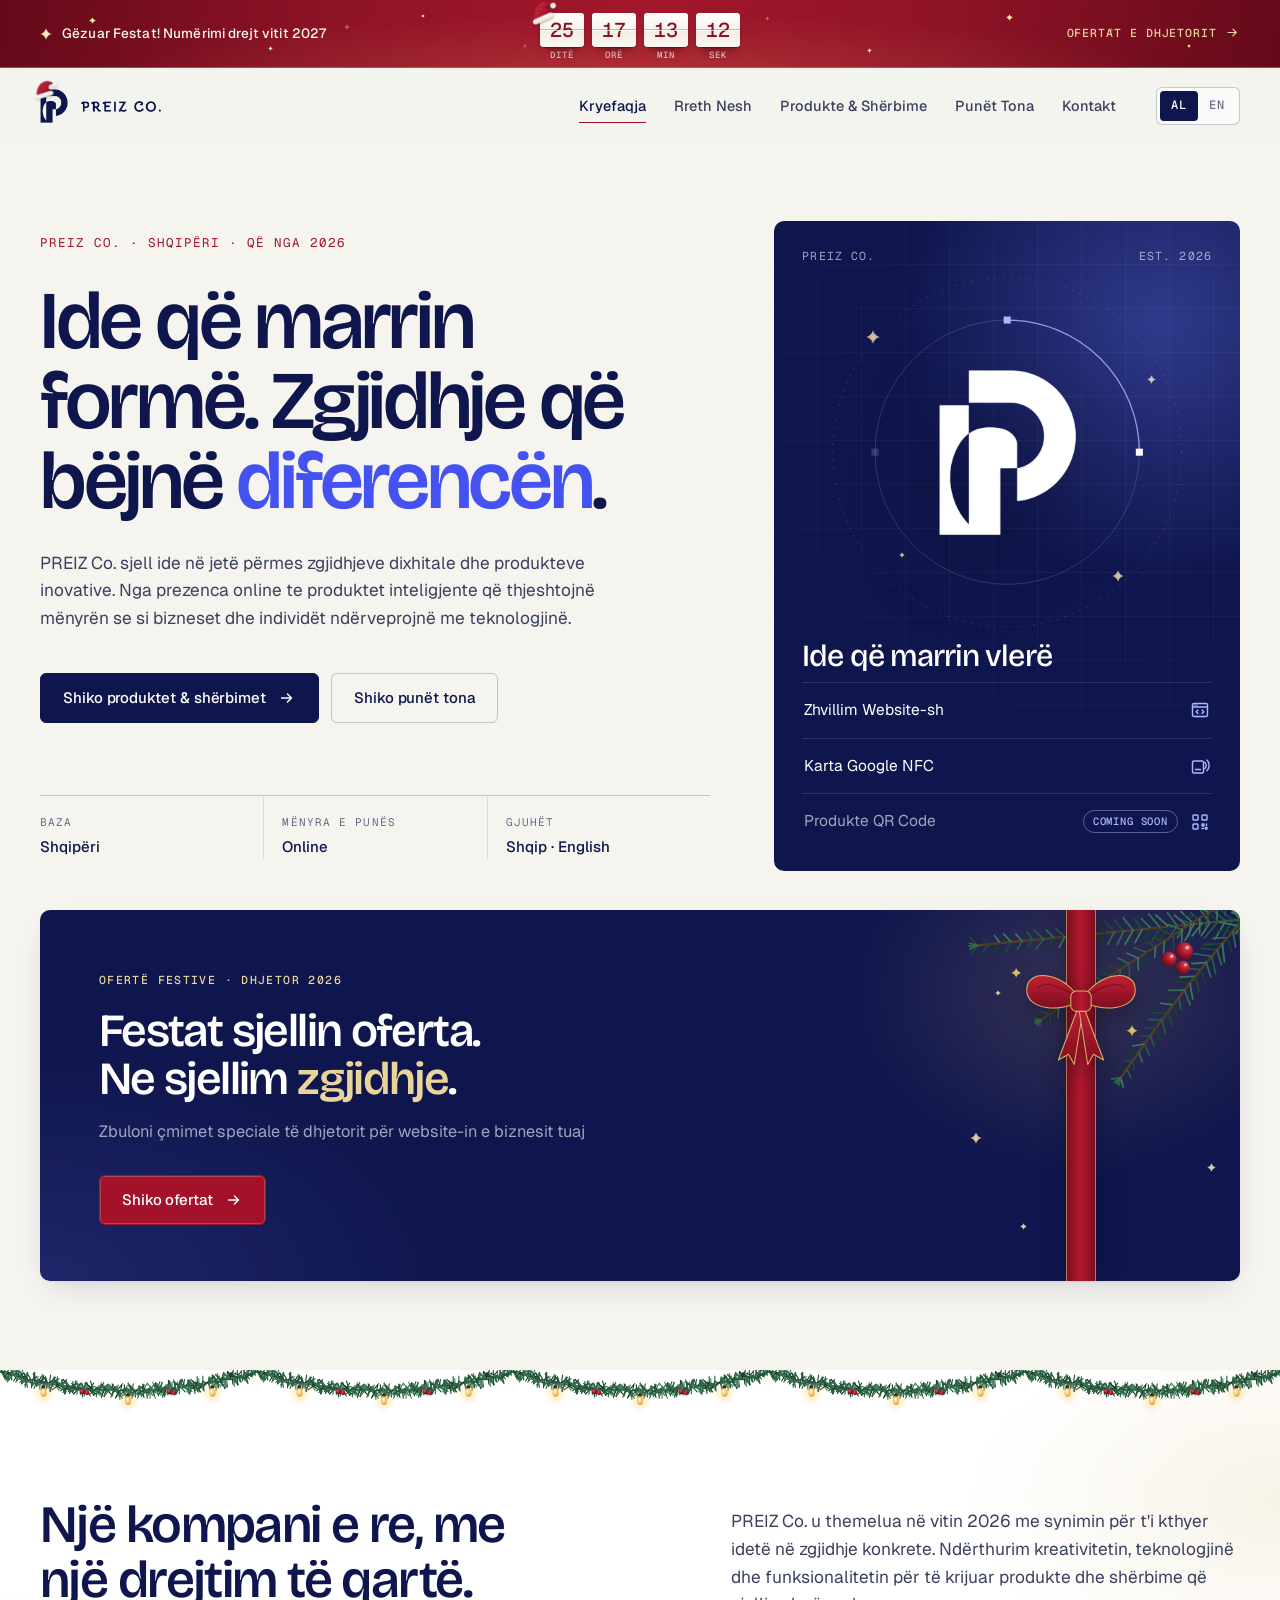
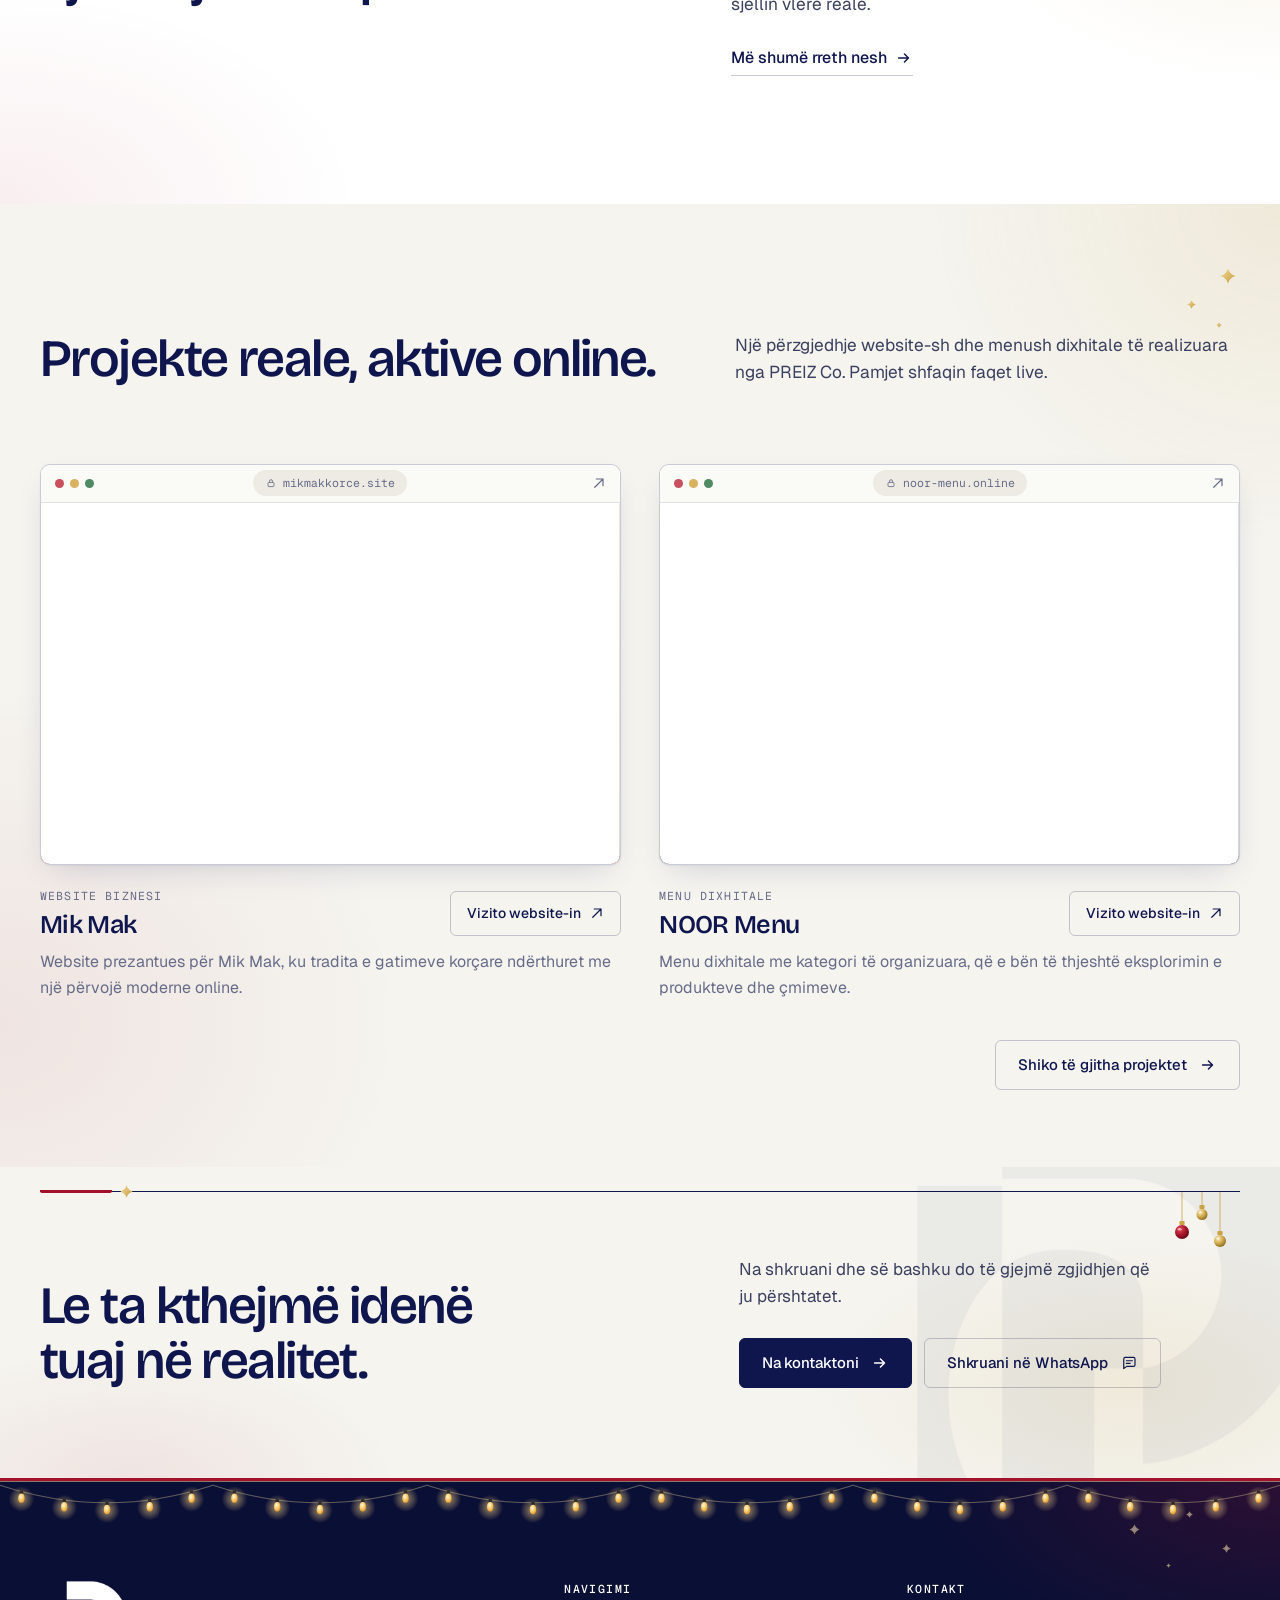
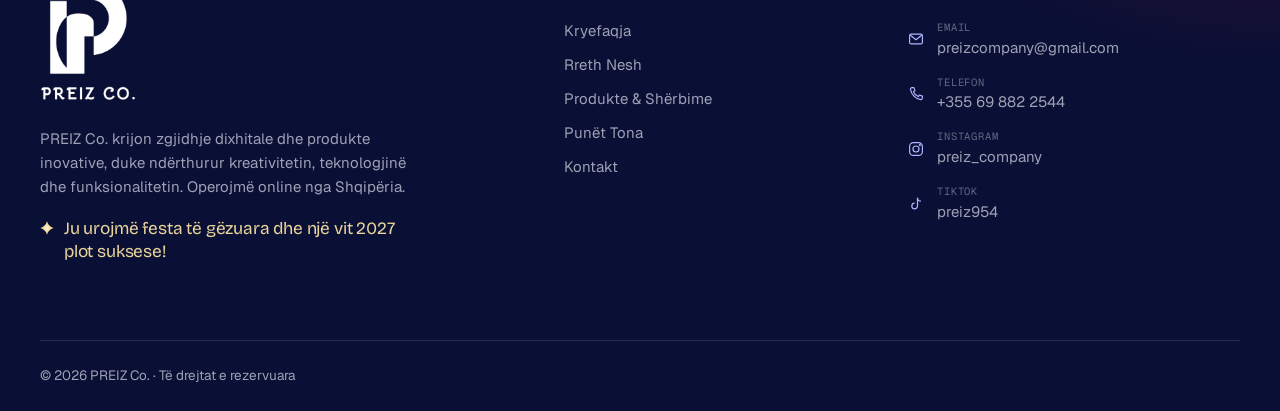
==== commit 80568f7c: "update: winter design" ====
--- a/index.html
+++ b/index.html
@@ -1,212 +1,250 @@
-<!DOCTYPE html>
-<html lang="sq">
-<head>
-  <meta charset="UTF-8">
-  <meta name="viewport" content="width=device-width, initial-scale=1">
-  <title>PREIZ Co. — Produkte dhe zgjidhje moderne</title>
-  <meta name="description" content="PREIZ Co. sjell ide në jetë përmes zgjidhjeve dixhitale dhe produkteve inovative: website, menu dixhitale dhe karta Google NFC.">
-  
-  <link rel="canonical" href="https://preizcompany.com/">
-  <meta name="theme-color" content="#0F164D">
-  <meta name="author" content="PREIZ Co.">
-
-  <meta property="og:type" content="website">
-  <meta property="og:site_name" content="PREIZ Co.">
-  <meta property="og:title" content="PREIZ Co. — Produkte dhe zgjidhje moderne">
-  <meta property="og:description" content="PREIZ Co. sjell ide në jetë përmes zgjidhjeve dixhitale dhe produkteve inovative: website, menu dixhitale dhe karta Google NFC.">
-  <meta property="og:url" content="https://preizcompany.com/">
-  <meta property="og:image" content="https://preizcompany.com/assets/images/og-image.jpg">
-  <meta property="og:image:width" content="1200">
-  <meta property="og:image:height" content="630">
-  <meta property="og:image:alt" content="PREIZ Co.">
-  <meta property="og:locale" content="sq_AL">
-  <meta property="og:locale:alternate" content="en_US">
-  <meta name="twitter:card" content="summary_large_image">
-
-  <link rel="icon" href="assets/icons/favicon.ico" sizes="any">
-  <link rel="icon" type="image/png" sizes="32x32" href="assets/icons/favicon-32.png">
-  <link rel="icon" type="image/png" sizes="16x16" href="assets/icons/favicon-16.png">
-  <link rel="apple-touch-icon" href="assets/icons/apple-touch-icon.png">
-  <link rel="manifest" href="site.webmanifest">
-
-  <link rel="preconnect" href="https://fonts.googleapis.com">
-  <link rel="preconnect" href="https://fonts.gstatic.com" crossorigin>
-  <link rel="stylesheet" href="https://fonts.googleapis.com/css2?family=Bricolage+Grotesque:opsz,wght@12..96,400..700&amp;family=Geist:wght@400..600&amp;family=Geist+Mono:wght@400;500&amp;display=swap">
-  <link rel="stylesheet" href="css/style.css">
-  <link rel="stylesheet" href="css/responsive.css">
-
-  <script>
-    /* Apply the saved language before first paint to avoid a flash of the wrong language */
-    (function () {
-      var d = document.documentElement;
-      d.classList.add("js");
-      try {
-        var l = new URLSearchParams(location.search).get("lang") || localStorage.getItem("preiz-lang");
-        if (l === "en") {
-          d.lang = "en";
-          d.classList.add("i18n-pending");
-          setTimeout(function () { d.classList.remove("i18n-pending"); }, 1500);
-        }
-      } catch (e) {}
-    })();
-  </script>
-  <script type="application/ld+json">{"@context": "https://schema.org", "@type": "Organization", "name": "PREIZ Co.", "url": "https://preizcompany.com/", "logo": "https://preizcompany.com/assets/icons/icon-512.png", "email": "preizcompany@gmail.com", "telephone": "+355698822544", "foundingDate": "2026", "address": {"@type": "PostalAddress", "addressCountry": "AL"}, "areaServed": "AL", "contactPoint": {"@type": "ContactPoint", "telephone": "+355698822544", "email": "preizcompany@gmail.com", "contactType": "customer service", "availableLanguage": ["sq", "en"]}}</script>
-  <link rel="preload" as="image" href="assets/logo/preiz-mark-white.png">
-</head>
-<body data-page="home">
-  <a class="skip-link" href="#main" data-i18n="skip">Kalo te përmbajtja</a>
-
-  <header class="site-header">
-    <div class="container header-inner">
-      <a class="brand" href="index.html" aria-label="PREIZ Co. — kryefaqja" data-i18n-attr="aria-label:logo.home">
-        <img class="brand-mark" src="assets/logo/preiz-mark-navy.png" width="400" height="479" alt="">
-        <img class="brand-word" src="assets/logo/preiz-wordmark-navy.png" width="600" height="96" alt="PREIZ Co.">
-      </a>
-
-      <nav class="site-nav" id="site-menu" aria-label="Navigimi kryesor" data-i18n-attr="aria-label:nav.main">
-        <ul class="nav-list">
-          <li><a class="nav-link" data-nav="home" href="index.html"><span data-i18n="nav.home">Kryefaqja</span></a></li>
-          <li><a class="nav-link" data-nav="about" href="about.html"><span data-i18n="nav.about">Rreth Nesh</span></a></li>
-          <li><a class="nav-link" data-nav="services" href="services.html"><span data-i18n="nav.services">Produkte & Shërbime</span></a></li>
-          <li><a class="nav-link" data-nav="work" href="portfolio.html"><span data-i18n="nav.work">Punët Tona</span></a></li>
-          <li><a class="nav-link" data-nav="contact" href="contact.html"><span data-i18n="nav.contact">Kontakt</span></a></li>
-        </ul>
-        <div class="menu-extra">
-          <div class="lang-switch" role="group" aria-label="Gjuha" data-i18n-attr="aria-label:lang.label"><button type="button" data-lang="sq" lang="sq" aria-label="Shqip" aria-pressed="true" class="is-active">AL</button><button type="button" data-lang="en" lang="en" aria-label="English" aria-pressed="false">EN</button></div>
-        </div>
-      </nav>
-
-      <div class="header-actions">
-        <div class="lang-switch" role="group" aria-label="Gjuha" data-i18n-attr="aria-label:lang.label"><button type="button" data-lang="sq" lang="sq" aria-label="Shqip" aria-pressed="true" class="is-active">AL</button><button type="button" data-lang="en" lang="en" aria-label="English" aria-pressed="false">EN</button></div>
-        <button class="nav-toggle" type="button" aria-expanded="false" aria-controls="site-menu" aria-label="Hap menunë" data-i18n-attr="aria-label:nav.open"><span></span></button>
-      </div>
-    </div>
-  </header>
-
-  <main id="main">
-    <section class="hero">
-      <div class="container hero-grid">
-        <div class="hero-copy">
-          <p class="hero-eyebrow reveal" data-i18n="home.hero.eyebrow">PREIZ Co. · Shqipëri · Që nga 2026</p>
-          <h1 class="display reveal" style="--d:60ms" data-i18n-html="home.hero.title">Ide që marrin formë. Zgjidhje që bëjnë <em>diferencën</em>.</h1>
-          <p class="lead reveal" style="--d:120ms" data-i18n="home.hero.lead">PREIZ Co. sjell ide në jetë përmes zgjidhjeve dixhitale dhe produkteve inovative. Nga prezenca online te produktet inteligjente që thjeshtojnë mënyrën se si bizneset dhe individët ndërveprojnë me teknologjinë.</p>
-          <div class="hero-ctas reveal" style="--d:180ms">
-            <a class="btn btn-primary" href="services.html"><span data-i18n="home.hero.ctaPrimary">Shiko produktet & shërbimet</span><svg class="i" viewBox="0 0 20 20" aria-hidden="true"><path d="M4 10h11m-4.5-4.5L15 10l-4.5 4.5" fill="none" stroke="currentColor" stroke-width="1.6" stroke-linecap="round" stroke-linejoin="round"/></svg></a>
-            <a class="btn btn-outline" href="portfolio.html"><span data-i18n="home.hero.ctaSecondary">Shiko punët tona</span></a>
-          </div>
-          <dl class="hero-facts reveal" style="--d:240ms">
-            <div><dt data-i18n="home.hero.fact1k">Baza</dt><dd data-i18n="home.hero.fact1v">Shqipëri</dd></div>
-            <div><dt data-i18n="home.hero.fact2k">Mënyra e punës</dt><dd data-i18n="home.hero.fact2v">Online</dd></div>
-            <div><dt data-i18n="home.hero.fact3k">Gjuhët</dt><dd data-i18n="home.hero.fact3v">Shqip · English</dd></div>
-          </dl>
-        </div>
-
-        <div class="hero-panel reveal" style="--d:140ms">
-          <div class="panel-top" aria-hidden="true"><span>PREIZ Co.</span><span>Est. 2026</span></div>
-          <div class="panel-stage">
-            <svg class="panel-orbit" viewBox="0 0 400 400" fill="none" stroke="currentColor" aria-hidden="true">
-              <circle cx="200" cy="200" r="198" stroke-dasharray="2 7"/>
-              <circle cx="200" cy="200" r="150"/>
-              <path d="M200 50a150 150 0 0 1 150 150" stroke="#AEB6FF" stroke-opacity=".75" stroke-width="1.5"/>
-              <rect x="196" y="46" width="8" height="8" fill="#AEB6FF" stroke="none"/>
-              <rect x="346" y="196" width="8" height="8" fill="#FFFFFF" stroke="none"/>
-              <rect x="46" y="196" width="8" height="8" fill="currentColor" stroke="none"/>
-            </svg>
-            <img class="panel-mark" src="assets/logo/preiz-mark-white.png" width="400" height="479" alt="PREIZ Co. — logo" data-i18n-attr="alt:logo.alt" fetchpriority="high">
-          </div>
-          <p class="panel-tagline" data-i18n="home.panel.tagline">Ide që marrin vlerë</p>
-          <ul class="hero-index" data-render="hero-index"></ul>
-        </div>
-      </div>
-    </section>
-
-    <section class="section section-white" aria-labelledby="intro-title">
-      <div class="container">
-        <div class="intro-grid">
-          <h2 class="h2 reveal" id="intro-title" data-i18n="home.about.title">Një kompani e re, me një drejtim të qartë.</h2>
-          <div class="intro-copy reveal" style="--d:100ms">
-            <p data-i18n="home.about.p">PREIZ Co. u themelua në vitin 2026 me synimin për t'i kthyer idetë në zgjidhje konkrete. Ndërthurim kreativitetin, teknologjinë dhe funksionalitetin për të krijuar produkte dhe shërbime që sjellin vlerë reale.</p>
-            <a class="text-link" href="about.html"><span data-i18n="home.about.cta">Më shumë rreth nesh</span><svg class="i" viewBox="0 0 20 20" aria-hidden="true"><path d="M4 10h11m-4.5-4.5L15 10l-4.5 4.5" fill="none" stroke="currentColor" stroke-width="1.6" stroke-linecap="round" stroke-linejoin="round"/></svg></a>
-          </div>
-        </div>
-      </div>
-    </section>
-
-    <section class="section" aria-labelledby="work-title">
-      <div class="container">
-        <div class="section-head">
-          <h2 class="h2 reveal" id="work-title" data-i18n="home.work.title">Projekte reale, aktive online.</h2>
-          <p class="lead reveal" data-i18n="home.work.lead">Një përzgjedhje website-sh dhe menush dixhitale të realizuara nga PREIZ Co. Pamjet shfaqin faqet live.</p>
-        </div>
-        <div class="projects-grid" data-render="projects" data-featured data-limit="2"></div>
-        <div class="cp-cta">
-          <a class="btn btn-outline" href="portfolio.html"><span data-i18n="home.work.cta">Shiko të gjitha projektet</span><svg class="i" viewBox="0 0 20 20" aria-hidden="true"><path d="M4 10h11m-4.5-4.5L15 10l-4.5 4.5" fill="none" stroke="currentColor" stroke-width="1.6" stroke-linecap="round" stroke-linejoin="round"/></svg></a>
-        </div>
-      </div>
-    </section>
-
-    <section class="section cta-band" aria-labelledby="cta-title">
-      <img class="cta-mark" src="assets/logo/preiz-mark-navy.png" width="400" height="479" alt="" aria-hidden="true" loading="lazy">
-      <div class="container">
-        <div class="cta-inner">
-          <div>
-            <h2 class="h2 reveal" id="cta-title" data-i18n="cta.title">Le ta kthejmë idenë tuaj në realitet.</h2>
-          </div>
-          <div class="cta-side reveal" style="--d:80ms">
-            <p data-i18n="cta.body">Na shkruani dhe së bashku do të gjejmë zgjidhjen që ju përshtatet.</p>
-            <div class="cta-actions">
-              <a class="btn btn-primary" href="contact.html"><span data-i18n="cta.button">Na kontaktoni</span><svg class="i" viewBox="0 0 20 20" aria-hidden="true"><path d="M4 10h11m-4.5-4.5L15 10l-4.5 4.5" fill="none" stroke="currentColor" stroke-width="1.6" stroke-linecap="round" stroke-linejoin="round"/></svg></a>
-              <a class="btn btn-outline" data-contact="whatsapp" data-contact-keep href="https://wa.me/355698822544" target="_blank" rel="noopener"><span data-i18n="cta.whatsapp">Shkruani në WhatsApp</span><svg class="i" viewBox="0 0 24 24" aria-hidden="true"><path d="M5 19.5v-13a2 2 0 0 1 2-2h11a2 2 0 0 1 2 2v8a2 2 0 0 1-2 2H9z" fill="none" stroke="currentColor" stroke-width="1.6" stroke-linejoin="round"/><path d="M8.5 9h8m-8 3.5h5" fill="none" stroke="currentColor" stroke-width="1.6" stroke-linecap="round"/></svg></a>
-            </div>
-          </div>
-        </div>
-      </div>
-    </section>
-
-  </main>
-
-  <footer class="site-footer">
-    <div class="container">
-      <div class="footer-grid">
-        <div class="footer-brand">
-          <img src="assets/logo/preiz-logo-white.png" width="560" height="702" alt="PREIZ Co." decoding="async">
-          <p data-i18n="footer.about">PREIZ Co. krijon zgjidhje dixhitale dhe produkte inovative, duke ndërthurur kreativitetin, teknologjinë dhe funksionalitetin. Operojmë online nga Shqipëria.</p>
-        </div>
-
-        <div class="footer-col">
-          <h2 data-i18n="footer.nav">Navigimi</h2>
-          <ul>
-            <li><a href="index.html"><span data-i18n="nav.home">Kryefaqja</span></a></li>
-            <li><a href="about.html"><span data-i18n="nav.about">Rreth Nesh</span></a></li>
-            <li><a href="services.html"><span data-i18n="nav.services">Produkte & Shërbime</span></a></li>
-            <li><a href="portfolio.html"><span data-i18n="nav.work">Punët Tona</span></a></li>
-            <li><a href="contact.html"><span data-i18n="nav.contact">Kontakt</span></a></li>
-          </ul>
-        </div>
-
-        <div class="footer-col footer-col-contact">
-          <h2 data-i18n="footer.contact">Kontakt</h2>
-          <ul class="footer-contact">
-            <li><a data-contact="email" data-contact-keep href="mailto:preizcompany@gmail.com"><svg class="i" viewBox="0 0 24 24" aria-hidden="true"><rect x="3.5" y="5.5" width="17" height="13" rx="2" fill="none" stroke="currentColor" stroke-width="1.6"/><path d="m4.5 7 7.5 6 7.5-6" fill="none" stroke="currentColor" stroke-width="1.6" stroke-linejoin="round"/></svg><span><small>Email</small><span data-contact="email">preizcompany@gmail.com</span></span></a></li>
-            <li><a data-contact="phone" data-contact-keep href="tel:+355698822544"><svg class="i" viewBox="0 0 24 24" aria-hidden="true"><path d="M6.6 3.5h2.6l1.4 4-2 1.4a11 11 0 0 0 6.5 6.5l1.4-2 4 1.4v2.6a2 2 0 0 1-2.2 2A16.5 16.5 0 0 1 4.6 5.7a2 2 0 0 1 2-2.2z" fill="none" stroke="currentColor" stroke-width="1.6" stroke-linejoin="round"/></svg><span><small data-i18n="contact.phone.title">Telefon</small><span data-contact="phone">+355 69 882 2544</span></span></a></li>
-            <li><a data-contact="instagram" data-contact-keep href="https://www.instagram.com/preiz_company/" target="_blank" rel="noopener"><svg class="i" viewBox="0 0 24 24" aria-hidden="true" fill="none" stroke="currentColor" stroke-width="1.6"><rect x="3.5" y="3.5" width="17" height="17" rx="5"/><circle cx="12" cy="12" r="4"/><circle cx="17.2" cy="6.8" r=".6" fill="currentColor"/></svg><span><small>Instagram</small><span data-contact="instagram">preiz_company</span></span></a></li>
-            <li><a data-contact="tiktok" data-contact-keep href="https://www.tiktok.com/@preiz954" target="_blank" rel="noopener"><svg class="i" viewBox="0 0 24 24" aria-hidden="true" fill="none" stroke="currentColor" stroke-width="1.6" stroke-linejoin="round"><path d="M14 3.5v11.2a3.8 3.8 0 1 1-3.8-3.8"/><path d="M14 3.5a4.6 4.6 0 0 0 4.6 4.6"/></svg><span><small>TikTok</small><span data-contact="tiktok">preiz954</span></span></a></li>
-          </ul>
-        </div>
-      </div>
-
-      <div class="footer-bottom">
-        <p data-i18n="footer.rights">© 2026 PREIZ Co. - Të gjitha të drejtat e rezervuara</p>
-        <button class="to-top" type="button" data-to-top><span data-i18n="footer.top">Kthehu lart</span><svg class="i" viewBox="0 0 20 20" aria-hidden="true"><path d="M4 10h11m-4.5-4.5L15 10l-4.5 4.5" fill="none" stroke="currentColor" stroke-width="1.6" stroke-linecap="round" stroke-linejoin="round"/></svg></button>
-      </div>
-    </div>
-  </footer>
-
-  <script src="js/config.js" defer></script>
-  <script src="js/catalog.js" defer></script>
-  <script src="js/projects.js" defer></script>
-  <script src="js/translations.js" defer></script>
-  <script src="js/render.js" defer></script>
-  <script src="js/main.js" defer></script>
-</body>
-</html>
+<!DOCTYPE html>
+<html lang="sq">
+<head>
+  <meta charset="UTF-8">
+  <meta name="viewport" content="width=device-width, initial-scale=1">
+  <title>PREIZ Co. — Produkte dhe zgjidhje moderne</title>
+  <meta name="description" content="PREIZ Co. sjell ide në jetë përmes zgjidhjeve dixhitale dhe produkteve inovative: website, menu dixhitale dhe karta Google NFC.">
+  
+  <link rel="canonical" href="https://preizcompany.com/">
+  <meta name="theme-color" content="#0F164D">
+  <meta name="author" content="PREIZ Co.">
+
+  <meta property="og:type" content="website">
+  <meta property="og:site_name" content="PREIZ Co.">
+  <meta property="og:title" content="PREIZ Co. — Produkte dhe zgjidhje moderne">
+  <meta property="og:description" content="PREIZ Co. sjell ide në jetë përmes zgjidhjeve dixhitale dhe produkteve inovative: website, menu dixhitale dhe karta Google NFC.">
+  <meta property="og:url" content="https://preizcompany.com/">
+  <meta property="og:image" content="https://preizcompany.com/assets/images/og-image.jpg">
+  <meta property="og:image:width" content="1200">
+  <meta property="og:image:height" content="630">
+  <meta property="og:image:alt" content="PREIZ Co.">
+  <meta property="og:locale" content="sq_AL">
+  <meta property="og:locale:alternate" content="en_US">
+  <meta name="twitter:card" content="summary_large_image">
+
+  <link rel="icon" href="assets/icons/favicon.ico" sizes="any">
+  <link rel="icon" type="image/png" sizes="32x32" href="assets/icons/favicon-32.png">
+  <link rel="icon" type="image/png" sizes="16x16" href="assets/icons/favicon-16.png">
+  <link rel="apple-touch-icon" href="assets/icons/apple-touch-icon.png">
+  <link rel="manifest" href="site.webmanifest">
+
+  <link rel="preconnect" href="https://fonts.googleapis.com">
+  <link rel="preconnect" href="https://fonts.gstatic.com" crossorigin>
+  <link rel="stylesheet" href="https://fonts.googleapis.com/css2?family=Bricolage+Grotesque:opsz,wght@12..96,400..700&amp;family=Geist:wght@400..600&amp;family=Geist+Mono:wght@400;500&amp;display=swap">
+  <link rel="stylesheet" href="css/style.css">
+  <link rel="stylesheet" href="css/responsive.css">
+  <link rel="stylesheet" href="css/festive.css">
+  <link rel="stylesheet" href="css/mobile.css">
+
+  <script>
+    /* Apply the saved language before first paint to avoid a flash of the wrong language */
+    (function () {
+      var d = document.documentElement;
+      d.classList.add("js");
+      try {
+        var l = new URLSearchParams(location.search).get("lang") || localStorage.getItem("preiz-lang");
+        if (l === "en") {
+          d.lang = "en";
+          d.classList.add("i18n-pending");
+          setTimeout(function () { d.classList.remove("i18n-pending"); }, 1500);
+        }
+      } catch (e) {}
+    })();
+  </script>
+  <script type="application/ld+json">{"@context": "https://schema.org", "@type": "Organization", "name": "PREIZ Co.", "url": "https://preizcompany.com/", "logo": "https://preizcompany.com/assets/icons/icon-512.png", "email": "preizcompany@gmail.com", "telephone": "+355698822544", "foundingDate": "2026", "address": {"@type": "PostalAddress", "addressCountry": "AL"}, "areaServed": "AL", "contactPoint": {"@type": "ContactPoint", "telephone": "+355698822544", "email": "preizcompany@gmail.com", "contactType": "customer service", "availableLanguage": ["sq", "en"]}}</script>
+  <link rel="preload" as="image" href="assets/logo/preiz-mark-white.png">
+</head>
+<body data-page="home">
+  <a class="skip-link" href="#main" data-i18n="skip">Kalo te përmbajtja</a>
+
+  <!-- Festive countdown (Christmas / New Year campaign) — see js/festive.js -->
+  <div class="fx-bar" data-fx-countdown>
+    <div class="container fx-bar-inner">
+      <p class="fx-bar-caption"><span class="fx-when-live"><span class="fx-long" data-i18n="fx.bar.caption">Gëzuar Festat! Numërimi drejt vitit 2027</span><span class="fx-short" data-i18n="fx.bar.captionShort">Numërimi drejt 2027</span></span><span class="fx-when-ended" data-i18n="fx.bar.ended">Gëzuar Vitin e Ri 2027!</span></p>
+      <div class="fx-clock" role="timer" aria-live="off" aria-label="Numërimi deri në Vitin e Ri 2027" data-i18n-attr="aria-label:fx.bar.label">
+        <span class="sr-only" data-fx-sr></span>
+        <div class="fx-units" aria-hidden="true" style="display:contents">
+          <div class="fx-unit"><span class="fx-card" data-fx-card="days"></span><span class="fx-label" data-i18n="fx.bar.days">Ditë</span><img class="fx-hat" src="assets/festive/santa-hat.svg" width="46" height="32" alt=""></div>
+          <div class="fx-unit"><span class="fx-card" data-fx-card="hours"></span><span class="fx-label" data-i18n="fx.bar.hours">Orë</span></div>
+          <div class="fx-unit"><span class="fx-card" data-fx-card="minutes"></span><span class="fx-label" data-i18n="fx.bar.minutes">Min</span></div>
+          <div class="fx-unit"><span class="fx-card" data-fx-card="seconds"></span><span class="fx-label" data-i18n="fx.bar.seconds">Sek</span></div>
+        </div>
+      </div>
+      <a class="fx-bar-link" href="services.html#web-development"><span data-i18n="fx.bar.link">Ofertat e dhjetorit</span><svg class="i" viewBox="0 0 20 20" aria-hidden="true"><path d="M4 10h11m-4.5-4.5L15 10l-4.5 4.5" fill="none" stroke="currentColor" stroke-width="1.6" stroke-linecap="round" stroke-linejoin="round"/></svg></a>
+    </div>
+  </div>
+
+  <header class="site-header">
+    <div class="container header-inner">
+      <a class="brand" href="index.html" aria-label="PREIZ Co. — kryefaqja" data-i18n-attr="aria-label:logo.home">
+        <img class="brand-mark" src="assets/logo/preiz-mark-navy.png" width="400" height="479" alt="">
+        <img class="brand-word" src="assets/logo/preiz-wordmark-navy.png" width="600" height="96" alt="PREIZ Co.">
+      </a>
+
+      <nav class="site-nav" id="site-menu" aria-label="Navigimi kryesor" data-i18n-attr="aria-label:nav.main">
+        <ul class="nav-list">
+          <li><a class="nav-link" data-nav="home" href="index.html"><span data-i18n="nav.home">Kryefaqja</span></a></li>
+          <li><a class="nav-link" data-nav="about" href="about.html"><span data-i18n="nav.about">Rreth Nesh</span></a></li>
+          <li><a class="nav-link" data-nav="services" href="services.html"><span data-i18n="nav.services">Produkte & Shërbime</span></a></li>
+          <li><a class="nav-link" data-nav="work" href="portfolio.html"><span data-i18n="nav.work">Punët Tona</span></a></li>
+          <li><a class="nav-link" data-nav="contact" href="contact.html"><span data-i18n="nav.contact">Kontakt</span></a></li>
+        </ul>
+        <div class="menu-extra">
+          <div class="lang-switch" role="group" aria-label="Gjuha" data-i18n-attr="aria-label:lang.label"><button type="button" data-lang="sq" lang="sq" aria-label="Shqip" aria-pressed="true" class="is-active">AL</button><button type="button" data-lang="en" lang="en" aria-label="English" aria-pressed="false">EN</button></div>
+        </div>
+      </nav>
+
+      <div class="header-actions">
+        <div class="lang-switch" role="group" aria-label="Gjuha" data-i18n-attr="aria-label:lang.label"><button type="button" data-lang="sq" lang="sq" aria-label="Shqip" aria-pressed="true" class="is-active">AL</button><button type="button" data-lang="en" lang="en" aria-label="English" aria-pressed="false">EN</button></div>
+        <button class="nav-toggle" type="button" aria-expanded="false" aria-controls="site-menu" aria-label="Hap menunë" data-i18n-attr="aria-label:nav.open"><span></span></button>
+      </div>
+    </div>
+  </header>
+
+  <main id="main">
+    <section class="hero">
+      <div class="container hero-grid">
+        <div class="hero-copy">
+          <p class="hero-eyebrow reveal" data-i18n="home.hero.eyebrow">PREIZ Co. · Shqipëri · Që nga 2026</p>
+          <h1 class="display reveal" style="--d:60ms" data-i18n-html="home.hero.title">Ide që marrin formë. Zgjidhje që bëjnë <em>diferencën</em>.</h1>
+          <p class="lead reveal" style="--d:120ms" data-i18n="home.hero.lead">PREIZ Co. sjell ide në jetë përmes zgjidhjeve dixhitale dhe produkteve inovative. Nga prezenca online te produktet inteligjente që thjeshtojnë mënyrën se si bizneset dhe individët ndërveprojnë me teknologjinë.</p>
+          <div class="hero-ctas reveal" style="--d:180ms">
+            <a class="btn btn-primary" href="services.html"><span data-i18n="home.hero.ctaPrimary">Shiko produktet & shërbimet</span><svg class="i" viewBox="0 0 20 20" aria-hidden="true"><path d="M4 10h11m-4.5-4.5L15 10l-4.5 4.5" fill="none" stroke="currentColor" stroke-width="1.6" stroke-linecap="round" stroke-linejoin="round"/></svg></a>
+            <a class="btn btn-outline" href="portfolio.html"><span data-i18n="home.hero.ctaSecondary">Shiko punët tona</span></a>
+          </div>
+          <dl class="hero-facts reveal" style="--d:240ms">
+            <div><dt data-i18n="home.hero.fact1k">Baza</dt><dd data-i18n="home.hero.fact1v">Shqipëri</dd></div>
+            <div><dt data-i18n="home.hero.fact2k">Mënyra e punës</dt><dd data-i18n="home.hero.fact2v">Online</dd></div>
+            <div><dt data-i18n="home.hero.fact3k">Gjuhët</dt><dd data-i18n="home.hero.fact3v">Shqip · English</dd></div>
+          </dl>
+        </div>
+
+        <div class="hero-panel reveal" style="--d:140ms">
+          <div class="panel-top" aria-hidden="true"><span>PREIZ Co.</span><span>Est. 2026</span></div>
+          <div class="panel-stage">
+            <svg class="panel-orbit" viewBox="0 0 400 400" fill="none" stroke="currentColor" aria-hidden="true">
+              <circle cx="200" cy="200" r="198" stroke-dasharray="2 7"/>
+              <circle cx="200" cy="200" r="150"/>
+              <path d="M200 50a150 150 0 0 1 150 150" stroke="#AEB6FF" stroke-opacity=".75" stroke-width="1.5"/>
+              <rect x="196" y="46" width="8" height="8" fill="#AEB6FF" stroke="none"/>
+              <rect x="346" y="196" width="8" height="8" fill="#FFFFFF" stroke="none"/>
+              <rect x="46" y="196" width="8" height="8" fill="currentColor" stroke="none"/>
+            </svg>
+            <img class="panel-mark" src="assets/logo/preiz-mark-white.png" width="400" height="479" alt="PREIZ Co. — logo" data-i18n-attr="alt:logo.alt" fetchpriority="high">
+          </div>
+          <p class="panel-tagline" data-i18n="home.panel.tagline">Ide që marrin vlerë</p>
+          <ul class="hero-index" data-render="hero-index"></ul>
+        </div>
+      </div>
+    </section>
+
+    <!-- Festive campaign: December offer -->
+    <section class="fx-promo-wrap" aria-labelledby="fx-promo-title">
+      <div class="container">
+        <div class="fx-promo-frame reveal">
+          <div class="fx-promo">
+            <span class="fx-promo-sprig" aria-hidden="true"></span>
+            <span class="fx-promo-ribbon" aria-hidden="true"><span class="fx-promo-bow"></span></span>
+            <p class="fx-promo-eyebrow" data-i18n="fx.promo.eyebrow">Ofertë festive · Dhjetor 2026</p>
+            <h2 class="fx-promo-title" id="fx-promo-title" data-i18n-html="fx.promo.title">Festat sjellin oferta. Ne sjellim <em>zgjidhje</em>.</h2>
+            <p class="fx-promo-lead" data-i18n="fx.promo.lead">Zbuloni çmimet speciale të dhjetorit për website-in e biznesit tuaj</p>
+            <div class="fx-promo-actions">
+              <a class="btn btn-festive" href="services.html#web-development"><span data-i18n="fx.promo.cta">Shiko ofertat</span><svg class="i" viewBox="0 0 20 20" aria-hidden="true"><path d="M4 10h11m-4.5-4.5L15 10l-4.5 4.5" fill="none" stroke="currentColor" stroke-width="1.6" stroke-linecap="round" stroke-linejoin="round"/></svg></a>
+            </div>
+          </div>
+        </div>
+      </div>
+    </section>
+
+    <section class="section section-white" aria-labelledby="intro-title">
+      <div class="container">
+        <div class="intro-grid">
+          <h2 class="h2 reveal" id="intro-title" data-i18n="home.about.title">Një kompani e re, me një drejtim të qartë.</h2>
+          <div class="intro-copy reveal" style="--d:100ms">
+            <p data-i18n="home.about.p">PREIZ Co. u themelua në vitin 2026 me synimin për t'i kthyer idetë në zgjidhje konkrete. Ndërthurim kreativitetin, teknologjinë dhe funksionalitetin për të krijuar produkte dhe shërbime që sjellin vlerë reale.</p>
+            <a class="text-link" href="about.html"><span data-i18n="home.about.cta">Më shumë rreth nesh</span><svg class="i" viewBox="0 0 20 20" aria-hidden="true"><path d="M4 10h11m-4.5-4.5L15 10l-4.5 4.5" fill="none" stroke="currentColor" stroke-width="1.6" stroke-linecap="round" stroke-linejoin="round"/></svg></a>
+          </div>
+        </div>
+      </div>
+    </section>
+
+    <section class="section" aria-labelledby="work-title">
+      <div class="container">
+        <div class="section-head">
+          <h2 class="h2 reveal" id="work-title" data-i18n="home.work.title">Projekte reale, aktive online.</h2>
+          <p class="lead reveal" data-i18n="home.work.lead">Një përzgjedhje website-sh dhe menush dixhitale të realizuara nga PREIZ Co. Pamjet shfaqin faqet live.</p>
+        </div>
+        <div class="projects-grid" data-render="projects" data-featured data-limit="2"></div>
+        <div class="cp-cta">
+          <a class="btn btn-outline" href="portfolio.html"><span data-i18n="home.work.cta">Shiko të gjitha projektet</span><svg class="i" viewBox="0 0 20 20" aria-hidden="true"><path d="M4 10h11m-4.5-4.5L15 10l-4.5 4.5" fill="none" stroke="currentColor" stroke-width="1.6" stroke-linecap="round" stroke-linejoin="round"/></svg></a>
+        </div>
+      </div>
+    </section>
+
+    <section class="section cta-band" aria-labelledby="cta-title">
+      <img class="cta-mark" src="assets/logo/preiz-mark-navy.png" width="400" height="479" alt="" aria-hidden="true" loading="lazy">
+      <div class="container">
+        <div class="cta-inner">
+          <div>
+            <h2 class="h2 reveal" id="cta-title" data-i18n="cta.title">Le ta kthejmë idenë tuaj në realitet.</h2>
+          </div>
+          <div class="cta-side reveal" style="--d:80ms">
+            <p data-i18n="cta.body">Na shkruani dhe së bashku do të gjejmë zgjidhjen që ju përshtatet.</p>
+            <div class="cta-actions">
+              <a class="btn btn-primary" href="contact.html"><span data-i18n="cta.button">Na kontaktoni</span><svg class="i" viewBox="0 0 20 20" aria-hidden="true"><path d="M4 10h11m-4.5-4.5L15 10l-4.5 4.5" fill="none" stroke="currentColor" stroke-width="1.6" stroke-linecap="round" stroke-linejoin="round"/></svg></a>
+              <a class="btn btn-outline" data-contact="whatsapp" data-contact-keep href="https://wa.me/355698822544" target="_blank" rel="noopener"><span data-i18n="cta.whatsapp">Shkruani në WhatsApp</span><svg class="i" viewBox="0 0 24 24" aria-hidden="true"><path d="M5 19.5v-13a2 2 0 0 1 2-2h11a2 2 0 0 1 2 2v8a2 2 0 0 1-2 2H9z" fill="none" stroke="currentColor" stroke-width="1.6" stroke-linejoin="round"/><path d="M8.5 9h8m-8 3.5h5" fill="none" stroke="currentColor" stroke-width="1.6" stroke-linecap="round"/></svg></a>
+            </div>
+          </div>
+        </div>
+      </div>
+    </section>
+
+  </main>
+
+  <footer class="site-footer">
+    <div class="container">
+      <div class="footer-grid">
+        <div class="footer-brand">
+          <img src="assets/logo/preiz-logo-white.png" width="560" height="702" alt="PREIZ Co." decoding="async">
+          <p data-i18n="footer.about">PREIZ Co. krijon zgjidhje dixhitale dhe produkte inovative, duke ndërthurur kreativitetin, teknologjinë dhe funksionalitetin. Operojmë online nga Shqipëria.</p>
+          <p class="fx-greeting" data-i18n="fx.footer.greeting">Ju urojmë festa të gëzuara dhe një vit 2027 plot suksese!</p>
+        </div>
+
+        <div class="footer-col">
+          <h2 data-i18n="footer.nav">Navigimi</h2>
+          <ul>
+            <li><a href="index.html"><span data-i18n="nav.home">Kryefaqja</span></a></li>
+            <li><a href="about.html"><span data-i18n="nav.about">Rreth Nesh</span></a></li>
+            <li><a href="services.html"><span data-i18n="nav.services">Produkte & Shërbime</span></a></li>
+            <li><a href="portfolio.html"><span data-i18n="nav.work">Punët Tona</span></a></li>
+            <li><a href="contact.html"><span data-i18n="nav.contact">Kontakt</span></a></li>
+          </ul>
+        </div>
+
+        <div class="footer-col footer-col-contact">
+          <h2 data-i18n="footer.contact">Kontakt</h2>
+          <ul class="footer-contact">
+            <li><a data-contact="email" data-contact-keep href="mailto:preizcompany@gmail.com"><svg class="i" viewBox="0 0 24 24" aria-hidden="true"><rect x="3.5" y="5.5" width="17" height="13" rx="2" fill="none" stroke="currentColor" stroke-width="1.6"/><path d="m4.5 7 7.5 6 7.5-6" fill="none" stroke="currentColor" stroke-width="1.6" stroke-linejoin="round"/></svg><span><small>Email</small><span data-contact="email">preizcompany@gmail.com</span></span></a></li>
+            <li><a data-contact="phone" data-contact-keep href="tel:+355698822544"><svg class="i" viewBox="0 0 24 24" aria-hidden="true"><path d="M6.6 3.5h2.6l1.4 4-2 1.4a11 11 0 0 0 6.5 6.5l1.4-2 4 1.4v2.6a2 2 0 0 1-2.2 2A16.5 16.5 0 0 1 4.6 5.7a2 2 0 0 1 2-2.2z" fill="none" stroke="currentColor" stroke-width="1.6" stroke-linejoin="round"/></svg><span><small data-i18n="contact.phone.title">Telefon</small><span data-contact="phone">+355 69 882 2544</span></span></a></li>
+            <li><a data-contact="instagram" data-contact-keep href="https://www.instagram.com/preiz_company/" target="_blank" rel="noopener"><svg class="i" viewBox="0 0 24 24" aria-hidden="true" fill="none" stroke="currentColor" stroke-width="1.6"><rect x="3.5" y="3.5" width="17" height="17" rx="5"/><circle cx="12" cy="12" r="4"/><circle cx="17.2" cy="6.8" r=".6" fill="currentColor"/></svg><span><small>Instagram</small><span data-contact="instagram">preiz_company</span></span></a></li>
+            <li><a data-contact="tiktok" data-contact-keep href="https://www.tiktok.com/@preiz954" target="_blank" rel="noopener"><svg class="i" viewBox="0 0 24 24" aria-hidden="true" fill="none" stroke="currentColor" stroke-width="1.6" stroke-linejoin="round"><path d="M14 3.5v11.2a3.8 3.8 0 1 1-3.8-3.8"/><path d="M14 3.5a4.6 4.6 0 0 0 4.6 4.6"/></svg><span><small>TikTok</small><span data-contact="tiktok">preiz954</span></span></a></li>
+          </ul>
+        </div>
+      </div>
+
+      <div class="footer-bottom">
+        <p data-i18n="footer.rights">© 2026 PREIZ Co. · Të drejtat e rezervuara</p>
+      </div>
+    </div>
+  </footer>
+
+  <script src="js/config.js" defer></script>
+  <script src="js/festive.js" defer></script>
+  <script src="js/catalog.js" defer></script>
+  <script src="js/projects.js" defer></script>
+  <script src="js/translations.js" defer></script>
+  <script src="js/render.js" defer></script>
+  <script src="js/main.js" defer></script>
+</body>
+</html>
--- a/css/style.css
+++ b/css/style.css
@@ -1,1437 +1,1447 @@
-/* =========================================================================
-   PREIZ Co. — DESIGN SYSTEM
-   Palette derived from the PREIZ Co. logo (navy #0F164D on white).
-   ========================================================================= */
-
-:root {
-  /* Brand */
-  --navy: #0F164D;
-  --navy-2: #1A2266;
-  --navy-3: #283285;
-  --ink: #0A0F35;
-
-  /* Surfaces */
-  --paper: #F5F4EF;
-  --paper-2: #EDEBE3;
-  --white: #FFFFFF;
-
-  /* Text */
-  --heading: #0F164D;
-  --body: #3B405E;
-  --muted: #676C88;
-
-  /* Lines */
-  --line: rgba(15, 22, 77, 0.11);
-  --line-2: rgba(15, 22, 77, 0.22);
-
-  /* Accent (used sparingly) */
-  --signal: #4352F0;
-  --signal-soft: #AEB6FF;
-  --signal-tint: #E8EAFE;
-
-  /* On dark */
-  --on-dark: #ECEDF7;
-  --on-dark-muted: rgba(236, 237, 247, 0.66);
-  --line-dark: rgba(255, 255, 255, 0.12);
-
-  --danger: #B42318;
-
-  /* Type */
-  --f-display: "Bricolage Grotesque", "Geist", ui-sans-serif, system-ui, -apple-system, "Segoe UI", sans-serif;
-  --f-body: "Geist", ui-sans-serif, system-ui, -apple-system, "Segoe UI", Roboto, sans-serif;
-  --f-mono: "Geist Mono", ui-monospace, "SFMono-Regular", Menlo, Consolas, monospace;
-
-  /* Layout */
-  --container: 1240px;
-  --gutter: clamp(20px, 4vw, 40px);
-  --header-h: 76px;
-  --section: clamp(84px, 10vw, 148px);
-  --r: 6px;
-  --r-lg: 10px;
-
-  --ease: cubic-bezier(0.2, 0.7, 0.2, 1);
-  --shadow-sm: 0 1px 2px rgba(15, 22, 77, 0.06);
-  --shadow: 0 1px 2px rgba(15, 22, 77, 0.05), 0 12px 32px -12px rgba(15, 22, 77, 0.18);
-  --shadow-lg: 0 2px 4px rgba(15, 22, 77, 0.06), 0 30px 60px -24px rgba(15, 22, 77, 0.32);
-}
-
-/* ---------------- Reset ---------------- */
-*, *::before, *::after { box-sizing: border-box; }
-* { margin: 0; }
-html {
-  -webkit-text-size-adjust: 100%;
-  text-size-adjust: 100%;
-  scroll-padding-top: calc(var(--header-h) + 24px);
-}
-@media (prefers-reduced-motion: no-preference) {
-  html { scroll-behavior: smooth; }
-}
-html.i18n-pending body { visibility: hidden; }
-
-body {
-  font-family: var(--f-body);
-  font-size: 16px;
-  line-height: 1.6;
-  color: var(--body);
-  background: var(--paper);
-  -webkit-font-smoothing: antialiased;
-  -moz-osx-font-smoothing: grayscale;
-  text-rendering: optimizeLegibility;
-  overflow-x: hidden;
-}
-img, svg, iframe { display: block; max-width: 100%; }
-img { height: auto; }
-a { color: inherit; text-decoration: none; }
-button, input, textarea, select { font: inherit; color: inherit; }
-button { cursor: pointer; background: none; border: 0; padding: 0; }
-ul, ol { list-style: none; padding: 0; }
-h1, h2, h3, h4 { color: var(--heading); font-weight: 600; }
-table { border-collapse: collapse; width: 100%; }
-::selection { background: var(--navy); color: var(--white); }
-
-:focus-visible {
-  outline: 2px solid var(--signal);
-  outline-offset: 3px;
-  border-radius: 3px;
-}
-
-.sr-only {
-  position: absolute !important;
-  width: 1px; height: 1px;
-  padding: 0; margin: -1px;
-  overflow: hidden; clip: rect(0 0 0 0);
-  white-space: nowrap; border: 0;
-}
-
-.skip-link {
-  position: fixed;
-  top: 12px; left: 12px;
-  z-index: 200;
-  padding: 10px 16px;
-  background: var(--navy);
-  color: var(--white);
-  border-radius: var(--r);
-  transform: translateY(-160%);
-  transition: transform 0.2s var(--ease);
-}
-.skip-link:focus { transform: none; }
-
-.i { width: 18px; height: 18px; flex: none; }
-
-/* ---------------- Layout ---------------- */
-.container {
-  width: 100%;
-  max-width: calc(var(--container) + var(--gutter) * 2);
-  margin-inline: auto;
-  padding-inline: var(--gutter);
-}
-.section { padding-block: var(--section); position: relative; }
-.section-white { background: var(--white); }
-.section-dark { background: var(--navy); color: var(--on-dark); }
-.section-dark h2, .section-dark h3 { color: var(--white); }
-
-/* ---------------- Typography ---------------- */
-
-/* Small page-name label above inner-page headings */
-.page-label {
-  font-family: var(--f-mono);
-  font-size: 12px;
-  font-weight: 500;
-  letter-spacing: 0.1em;
-  text-transform: uppercase;
-  color: var(--muted);
-  margin-bottom: 22px;
-}
-.section-title { max-width: 22ch; margin-bottom: clamp(36px, 5vw, 56px); }
-
-/* "Coming Soon" status */
-.soon {
-  display: inline-flex;
-  align-items: center;
-  padding: 3px 9px;
-  border: 1px solid var(--line-2);
-  border-radius: 999px;
-  font-family: var(--f-mono);
-  font-size: 10.5px;
-  font-weight: 500;
-  letter-spacing: 0.08em;
-  text-transform: uppercase;
-  color: var(--navy);
-  background: var(--signal-tint);
-  white-space: nowrap;
-  line-height: 1.4;
-}
-
-.display, .h1, .h2, .h3 {
-  font-family: var(--f-display);
-  font-optical-sizing: auto;
-  letter-spacing: -0.03em;
-  font-weight: 560;
-  text-wrap: balance;
-}
-.display {
-  font-size: clamp(2.65rem, 6.4vw, 5.9rem);
-  line-height: 0.98;
-  letter-spacing: -0.04em;
-}
-.display em, .h1 em {
-  font-style: normal;
-  color: var(--signal);
-}
-.h1 { font-size: clamp(2.5rem, 5.6vw, 4.75rem); line-height: 1.0; letter-spacing: -0.038em; }
-.h2 { font-size: clamp(2rem, 4.1vw, 3.35rem); line-height: 1.04; }
-.h3 { font-size: clamp(1.5rem, 2.5vw, 2.1rem); line-height: 1.1; }
-.lead {
-  font-size: clamp(1.06rem, 1.35vw, 1.24rem);
-  line-height: 1.6;
-  color: var(--body);
-  max-width: 62ch;
-  text-wrap: pretty;
-}
-.section-dark .lead { color: var(--on-dark-muted); }
-p { text-wrap: pretty; }
-
-.section-head {
-  display: grid;
-  grid-template-columns: minmax(0, 1.25fr) minmax(0, 1fr);
-  gap: 24px 64px;
-  align-items: end;
-  margin-bottom: clamp(44px, 6vw, 80px);
-}
-.section-head .lead { justify-self: end; }
-.section-head-actions { display: flex; justify-content: flex-end; }
-
-/* ---------------- Buttons ---------------- */
-.btn {
-  --bg: transparent;
-  --fg: var(--navy);
-  --bd: transparent;
-  display: inline-flex;
-  align-items: center;
-  justify-content: center;
-  gap: 12px;
-  min-height: 50px;
-  padding: 13px 22px;
-  border: 1px solid var(--bd);
-  border-radius: var(--r);
-  background: var(--bg);
-  color: var(--fg);
-  font-size: 15px;
-  font-weight: 500;
-  line-height: 1.2;
-  letter-spacing: -0.005em;
-  white-space: nowrap;
-  transition: background 0.25s var(--ease), color 0.25s var(--ease), border-color 0.25s var(--ease), transform 0.25s var(--ease);
-}
-.btn .i { transition: transform 0.3s var(--ease); }
-.btn:hover .i { transform: translateX(3px); }
-.btn:active { transform: translateY(1px); }
-
-.btn-primary { --bg: var(--navy); --fg: var(--white); --bd: var(--navy); }
-.btn-primary:hover { --bg: var(--navy-3); --bd: var(--navy-3); }
-.btn-outline { --fg: var(--navy); --bd: var(--line-2); }
-.btn-outline:hover { --bd: var(--navy); --bg: var(--white); }
-.btn-light { --bg: var(--white); --fg: var(--navy); --bd: var(--white); }
-.btn-light:hover { --bg: var(--signal-tint); --bd: var(--signal-tint); }
-.btn-ghost-light { --fg: var(--white); --bd: rgba(255, 255, 255, 0.28); }
-.btn-ghost-light:hover { --bd: var(--white); --bg: rgba(255, 255, 255, 0.06); }
-.btn-sm { min-height: 42px; padding: 9px 16px; font-size: 14px; }
-.btn-block { width: 100%; justify-content: space-between; }
-
-.text-link {
-  display: inline-flex;
-  align-items: center;
-  gap: 8px;
-  font-weight: 500;
-  color: var(--navy);
-  border-bottom: 1px solid var(--line-2);
-  padding-bottom: 4px;
-  transition: border-color 0.25s var(--ease), gap 0.25s var(--ease);
-}
-.text-link:hover { border-color: var(--navy); gap: 12px; }
-
-/* ---------------- Header ---------------- */
-.site-header {
-  position: fixed;
-  inset: 0 0 auto 0;
-  z-index: 100;
-  height: var(--header-h);
-  background: rgba(245, 244, 239, 0.82);
-  -webkit-backdrop-filter: saturate(1.4) blur(16px);
-  backdrop-filter: saturate(1.4) blur(16px);
-  border-bottom: 1px solid transparent;
-  transition: border-color 0.3s var(--ease), background 0.3s var(--ease);
-}
-.site-header.is-scrolled { border-bottom-color: var(--line); background: rgba(245, 244, 239, 0.92); }
-.header-inner {
-  height: 100%;
-  display: flex;
-  align-items: center;
-  gap: 28px;
-}
-.brand {
-  display: inline-flex;
-  align-items: center;
-  gap: 12px;
-  flex: none;
-  margin-right: auto;
-}
-.brand-mark { width: auto; height: 34px; }
-.brand-word { width: auto; height: 13px; margin-top: 2px; }
-
-.nav-list { display: flex; align-items: center; gap: 4px; }
-.nav-link {
-  position: relative;
-  display: inline-block;
-  padding: 8px 12px;
-  font-size: 14.5px;
-  font-weight: 500;
-  color: var(--body);
-  transition: color 0.2s var(--ease);
-}
-.nav-link::after {
-  content: "";
-  position: absolute;
-  left: 12px; right: 12px; bottom: 2px;
-  height: 1.5px;
-  background: var(--navy);
-  transform: scaleX(0);
-  transform-origin: left;
-  transition: transform 0.35s var(--ease);
-}
-.nav-link:hover { color: var(--navy); }
-.nav-link:hover::after, .nav-link[aria-current="page"]::after { transform: scaleX(1); }
-.nav-link[aria-current="page"] { color: var(--navy); }
-
-.header-actions { display: flex; align-items: center; gap: 14px; }
-
-/* Language switch */
-.lang-switch {
-  display: inline-flex;
-  padding: 3px;
-  border: 1px solid var(--line-2);
-  border-radius: var(--r);
-  background: rgba(255, 255, 255, 0.5);
-}
-.lang-switch button {
-  min-width: 38px;
-  height: 30px;
-  padding: 0 8px;
-  border-radius: 4px;
-  font-family: var(--f-mono);
-  font-size: 12px;
-  font-weight: 500;
-  letter-spacing: 0.06em;
-  color: var(--muted);
-  transition: background 0.2s var(--ease), color 0.2s var(--ease);
-}
-.lang-switch button:hover { color: var(--navy); }
-.lang-switch button.is-active { background: var(--navy); color: var(--white); }
-.lang-switch-dark { border-color: var(--line-dark); background: transparent; }
-.lang-switch-dark button { color: var(--on-dark-muted); }
-.lang-switch-dark button:hover { color: var(--white); }
-.lang-switch-dark button.is-active { background: var(--white); color: var(--navy); }
-
-.nav-toggle {
-  display: none;
-  width: 44px; height: 44px;
-  border: 1px solid var(--line-2);
-  border-radius: var(--r);
-  align-items: center;
-  justify-content: center;
-}
-.nav-toggle span {
-  position: relative;
-  width: 18px; height: 1.5px;
-  background: var(--navy);
-  transition: background 0.2s;
-}
-.nav-toggle span::before, .nav-toggle span::after {
-  content: "";
-  position: absolute;
-  left: 0;
-  width: 18px; height: 1.5px;
-  background: var(--navy);
-  transition: transform 0.3s var(--ease), top 0.3s var(--ease);
-}
-.nav-toggle span::before { top: -6px; }
-.nav-toggle span::after { top: 6px; }
-.menu-open .nav-toggle span { background: transparent; }
-.menu-open .nav-toggle span::before { top: 0; transform: rotate(45deg); }
-.menu-open .nav-toggle span::after { top: 0; transform: rotate(-45deg); }
-
-.menu-extra { display: none; }
-
-/* ---------------- Hero (home) ---------------- */
-.hero {
-  padding-top: calc(var(--header-h) + clamp(40px, 6vw, 80px));
-  padding-bottom: clamp(56px, 7vw, 96px);
-  position: relative;
-}
-.hero-grid {
-  display: grid;
-  grid-template-columns: minmax(0, 1.18fr) minmax(0, 0.82fr);
-  gap: clamp(40px, 5vw, 72px);
-  align-items: stretch;
-}
-.hero-copy { display: flex; flex-direction: column; justify-content: center; padding-block: 12px; }
-.hero-eyebrow {
-  font-family: var(--f-mono);
-  font-size: 12.5px;
-  letter-spacing: 0.08em;
-  text-transform: uppercase;
-  color: var(--muted);
-  margin-bottom: 28px;
-}
-.hero .display { margin-bottom: 28px; max-width: 13ch; }
-.hero .lead { margin-bottom: 40px; max-width: 54ch; }
-.hero-ctas { display: flex; flex-wrap: wrap; gap: 12px; }
-
-.hero-facts {
-  display: grid;
-  grid-template-columns: repeat(3, minmax(0, 1fr));
-  margin-top: clamp(48px, 6vw, 72px);
-  border-top: 1px solid var(--line-2);
-}
-.hero-facts div { padding: 18px 16px 0 0; }
-.hero-facts div + div { padding-left: 18px; border-left: 1px solid var(--line); }
-.hero-facts dt {
-  font-family: var(--f-mono);
-  font-size: 11px;
-  letter-spacing: 0.1em;
-  text-transform: uppercase;
-  color: var(--muted);
-  margin-bottom: 4px;
-}
-.hero-facts dd { font-weight: 500; color: var(--navy); font-size: 15px; }
-
-/* Brand panel */
-.hero-panel {
-  position: relative;
-  display: flex;
-  flex-direction: column;
-  min-height: 600px;
-  padding: 26px 28px 22px;
-  border-radius: var(--r-lg);
-  background: var(--navy);
-  color: var(--on-dark);
-  overflow: hidden;
-  isolation: isolate;
-}
-.hero-panel::before {
-  /* fine grid */
-  content: "";
-  position: absolute;
-  inset: 0;
-  z-index: -1;
-  background-image:
-    linear-gradient(rgba(255,255,255,0.045) 1px, transparent 1px),
-    linear-gradient(90deg, rgba(255,255,255,0.045) 1px, transparent 1px);
-  background-size: 44px 44px;
-  background-position: -1px -1px;
-  mask-image: radial-gradient(120% 80% at 70% 30%, #000 30%, transparent 85%);
-  -webkit-mask-image: radial-gradient(120% 80% at 70% 30%, #000 30%, transparent 85%);
-}
-.hero-panel::after {
-  /* soft light */
-  content: "";
-  position: absolute;
-  z-index: -1;
-  width: 520px; height: 520px;
-  right: -180px; top: -160px;
-  background: radial-gradient(closest-side, rgba(110, 124, 255, 0.35), transparent);
-  pointer-events: none;
-}
-.panel-top {
-  display: flex;
-  justify-content: space-between;
-  font-family: var(--f-mono);
-  font-size: 11.5px;
-  letter-spacing: 0.1em;
-  text-transform: uppercase;
-  color: var(--on-dark-muted);
-}
-.panel-stage {
-  position: relative;
-  flex: 1;
-  display: grid;
-  place-items: center;
-  min-height: 260px;
-}
-.panel-mark {
-  /* 0.4 × the orbit width (min(86%, 380px) below): the whole mark stays well
-     inside the inner circle (r = 0.375 × orbit) at every screen size */
-  width: calc(min(86%, 380px) * 0.4);
-  position: relative;
-  z-index: 1;
-  filter: drop-shadow(0 20px 40px rgba(0, 0, 0, 0.25));
-}
-.panel-orbit {
-  position: absolute;
-  width: min(86%, 380px);
-  aspect-ratio: 1;
-  color: rgba(255, 255, 255, 0.16);
-}
-@media (prefers-reduced-motion: no-preference) {
-  .panel-orbit { animation: orbit 80s linear infinite; }
-  .panel-mark { animation: rise 1.2s var(--ease) both; }
-}
-@keyframes orbit { to { transform: rotate(360deg); } }
-@keyframes rise { from { opacity: 0; transform: translateY(14px) scale(0.98); } to { opacity: 1; transform: none; } }
-
-.panel-tagline {
-  font-family: var(--f-display);
-  font-size: clamp(1.6rem, 2.4vw, 2.05rem);
-  line-height: 1.05;
-  letter-spacing: -0.03em;
-  color: var(--white);
-  font-weight: 500;
-  margin-bottom: 10px;
-}
-.hero-index li { border-top: 1px solid var(--line-dark); }
-.hero-index a {
-  display: flex;
-  align-items: center;
-  gap: 12px;
-  padding: 15px 2px;
-  font-size: 15.5px;
-  color: var(--white);
-  transition: padding 0.3s var(--ease);
-}
-.hero-index a:hover { padding-left: 8px; }
-.hx-name { flex: 1; min-width: 0; }
-.hx-icon { display: grid; place-items: center; color: var(--signal-soft); }
-.hx-icon .i { width: 20px; height: 20px; }
-.hero-index .soon { background: transparent; border-color: rgba(174, 182, 255, 0.45); color: var(--signal-soft); }
-.hero-index .is-soon .hx-name { color: var(--on-dark-muted); }
-
-/* ---------------- Page hero (inner pages) ---------------- */
-.page-hero {
-  position: relative;
-  padding-top: calc(var(--header-h) + clamp(56px, 8vw, 120px));
-  padding-bottom: clamp(56px, 7vw, 100px);
-  overflow: hidden;
-  border-bottom: 1px solid var(--line);
-}
-.page-hero .h1 { max-width: 18ch; margin-bottom: 28px; }
-.page-hero .lead { max-width: 58ch; }
-.page-hero-mark {
-  position: absolute;
-  right: max(-60px, calc((100vw - var(--container)) / 2 - 140px));
-  bottom: -90px;
-  width: clamp(240px, 30vw, 440px);
-  opacity: 0.06;
-  pointer-events: none;
-  user-select: none;
-}
-
-/* ---------------- Intro (home) ---------------- */
-.intro-grid {
-  display: grid;
-  grid-template-columns: minmax(0, 1.2fr) minmax(0, 1fr);
-  gap: 32px 80px;
-  align-items: start;
-}
-.intro-copy { padding-top: 10px; }
-.intro-copy .text-link { margin-top: 26px; }
-.intro-copy p + p { margin-top: 18px; }
-.intro-copy p { font-size: 1.08rem; }
-
-/* ---------------- Catalog preview (home) ---------------- */
-.cp-cta { margin-top: 40px; display: flex; justify-content: flex-end; }
-
-/* ---------------- Projects ---------------- */
-.projects-grid {
-  display: grid;
-  grid-template-columns: repeat(2, minmax(0, 1fr));
-  gap: clamp(28px, 4vw, 56px) clamp(20px, 3vw, 40px);
-}
-.project { position: relative; }
-.browser {
-  position: relative;
-  border: 1px solid var(--line-2);
-  border-radius: var(--r-lg);
-  background: var(--white);
-  overflow: hidden;
-  box-shadow: var(--shadow);
-  transition: transform 0.5s var(--ease), box-shadow 0.5s var(--ease), border-color 0.4s var(--ease);
-}
-.project:hover .browser, .project:focus-within .browser {
-  transform: translateY(-5px);
-  box-shadow: var(--shadow-lg);
-  border-color: var(--navy);
-}
-.browser-bar {
-  display: grid;
-  grid-template-columns: 60px 1fr 60px;
-  align-items: center;
-  height: 38px;
-  padding: 0 14px;
-  border-bottom: 1px solid var(--line);
-  background: #FAFAF7;
-}
-.dots { display: flex; gap: 6px; }
-.dots i { width: 9px; height: 9px; border-radius: 50%; background: #D9D8D2; }
-.url {
-  justify-self: center;
-  display: inline-flex;
-  align-items: center;
-  gap: 6px;
-  max-width: 100%;
-  padding: 4px 12px;
-  border-radius: 999px;
-  background: var(--paper-2);
-  font-family: var(--f-mono);
-  font-size: 11.5px;
-  color: var(--muted);
-  overflow: hidden;
-}
-.url span { overflow: hidden; text-overflow: ellipsis; white-space: nowrap; }
-.url .i { width: 12px; height: 12px; }
-.bb-ext { justify-self: end; color: var(--muted); transition: color 0.3s, transform 0.3s var(--ease); }
-.bb-ext .i { width: 15px; height: 15px; }
-.project:hover .bb-ext { color: var(--navy); transform: translate(2px, -2px); }
-
-.bv {
-  --s: 0.45;
-  position: relative;
-  aspect-ratio: 16 / 10;
-  overflow: hidden;
-  background: var(--accent, var(--navy));
-}
-.bv iframe {
-  position: absolute;
-  top: 0; left: 0;
-  width: 1280px;
-  height: 800px;
-  max-width: none;
-  border: 0;
-  transform: scale(var(--s));
-  transform-origin: 0 0;
-  pointer-events: none;
-  opacity: 0;
-  background: var(--white);
-  transition: opacity 0.6s var(--ease);
-}
-.bv.is-live iframe { opacity: 1; }
-.bv-img { position: absolute; inset: 0; width: 100%; height: 100%; object-fit: cover; object-position: top; }
-.bv-fallback {
-  position: absolute;
-  inset: 0;
-  display: flex;
-  flex-direction: column;
-  align-items: flex-start;
-  justify-content: flex-end;
-  gap: 4px;
-  padding: clamp(18px, 3vw, 30px);
-  color: var(--white);
-  background:
-    radial-gradient(120% 90% at 100% 0%, rgba(255,255,255,0.16), transparent 55%),
-    linear-gradient(160deg, rgba(0,0,0,0) 40%, rgba(0,0,0,0.28));
-}
-.bv-fallback::before {
-  content: "";
-  position: absolute;
-  inset: 0;
-  background-image:
-    linear-gradient(rgba(255,255,255,0.07) 1px, transparent 1px),
-    linear-gradient(90deg, rgba(255,255,255,0.07) 1px, transparent 1px);
-  background-size: 32px 32px;
-  mask-image: linear-gradient(to bottom, #000, transparent 85%);
-  -webkit-mask-image: linear-gradient(to bottom, #000, transparent 85%);
-}
-.bv-mono {
-  position: absolute;
-  top: clamp(18px, 3vw, 28px);
-  left: clamp(18px, 3vw, 30px);
-  font-family: var(--f-display);
-  font-size: clamp(2.2rem, 5vw, 3.6rem);
-  font-weight: 600;
-  letter-spacing: -0.04em;
-  opacity: 0.9;
-}
-.bv-name { position: relative; font-family: var(--f-display); font-size: clamp(1.25rem, 2.2vw, 1.7rem); font-weight: 560; letter-spacing: -0.02em; }
-.bv-host { position: relative; font-family: var(--f-mono); font-size: 12px; opacity: 0.8; }
-.bv-status {
-  position: absolute;
-  top: clamp(18px, 3vw, 28px);
-  right: clamp(18px, 3vw, 30px);
-  font-family: var(--f-mono);
-  font-size: 10.5px;
-  letter-spacing: 0.08em;
-  text-transform: uppercase;
-  opacity: 0.75;
-}
-.bv.is-live .bv-status { display: none; }
-
-.project-meta {
-  display: grid;
-  grid-template-columns: 1fr auto;
-  grid-template-areas: "type link" "name link" "desc desc";
-  gap: 4px 20px;
-  padding-top: 22px;
-}
-.project-type {
-  grid-area: type;
-  font-family: var(--f-mono);
-  font-size: 11.5px;
-  letter-spacing: 0.1em;
-  text-transform: uppercase;
-  color: var(--muted);
-}
-.project-name { grid-area: name; font-family: var(--f-display); font-size: 1.6rem; letter-spacing: -0.025em; font-weight: 560; line-height: 1.15; }
-.project-name a:focus-visible { outline: none; }
-.project:focus-within .browser { outline: 2px solid var(--signal); outline-offset: 4px; }
-.stretched::after { content: ""; position: absolute; inset: 0; z-index: 2; }
-.project-desc { grid-area: desc; color: var(--muted); max-width: 56ch; margin-top: 6px; }
-.project-link {
-  grid-area: link;
-  align-self: center;
-  display: inline-flex;
-  align-items: center;
-  gap: 8px;
-  padding: 10px 16px;
-  border: 1px solid var(--line-2);
-  border-radius: var(--r);
-  font-size: 14px;
-  font-weight: 500;
-  color: var(--navy);
-  white-space: nowrap;
-  transition: background 0.3s var(--ease), color 0.3s var(--ease), border-color 0.3s var(--ease);
-}
-.project-link .i { width: 15px; height: 15px; }
-.project:hover .project-link { background: var(--navy); color: var(--white); border-color: var(--navy); }
-
-/* ---------------- Why (home) ---------------- */
-
-/* ---------------- Closing CTA ---------------- */
-/* Tighter gap between the last content section and the closing CTA (same on every page) */
-.section:has(+ .cta-band),
-[data-render="catalog"]:has(+ .cta-band) > .category:last-child { padding-bottom: clamp(48px, 6vw, 80px); }
-.cta-band {
-  position: relative;
-  overflow: hidden;
-  padding-top: clamp(8px, 2vw, 24px);
-  padding-bottom: clamp(64px, 7vw, 104px);
-}
-.cta-inner {
-  position: relative;
-  display: grid;
-  grid-template-columns: minmax(0, 1.25fr) minmax(0, 1fr);
-  gap: 40px 72px;
-  align-items: end;
-  padding-top: clamp(40px, 5vw, 64px);
-  border-top: 1px solid var(--navy);
-}
-.cta-inner .h2 { max-width: 15ch; }
-.cta-side p { margin-bottom: 28px; font-size: 1.06rem; }
-.cta-actions { display: flex; flex-wrap: wrap; gap: 12px; }
-.cta-mark {
-  position: absolute;
-  right: -40px;
-  top: 50%;
-  width: clamp(260px, 32vw, 460px);
-  transform: translateY(-50%);
-  opacity: 0.045;
-  pointer-events: none;
-  user-select: none;
-}
-
-/* ---------------- Footer ---------------- */
-.site-footer {
-  background: var(--ink);
-  color: var(--on-dark-muted);
-  padding-top: clamp(64px, 8vw, 104px);
-  font-size: 15px;
-}
-.footer-grid {
-  display: grid;
-  grid-template-columns: minmax(0, 1.6fr) minmax(0, 1fr) minmax(0, 1.1fr);
-  gap: 48px 40px;
-  padding-bottom: clamp(48px, 6vw, 80px);
-}
-.footer-brand img { width: 96px; height: auto; margin-bottom: 26px; }
-.footer-brand p { max-width: 38ch; }
-.footer-col h2 {
-  font-family: var(--f-mono);
-  font-size: 11.5px;
-  font-weight: 500;
-  letter-spacing: 0.12em;
-  text-transform: uppercase;
-  color: var(--white);
-  margin-bottom: 20px;
-}
-.footer-col li + li { margin-top: 10px; }
-.footer-col a { transition: color 0.2s; }
-.footer-col a:hover { color: var(--white); }
-.footer-contact a { display: flex; align-items: center; gap: 12px; }
-.footer-contact a > span { display: flex; flex-direction: column; min-width: 0; overflow-wrap: anywhere; }
-.footer-contact small {
-  font-family: var(--f-mono);
-  font-size: 10.5px;
-  letter-spacing: 0.08em;
-  text-transform: uppercase;
-  opacity: 0.6;
-}
-.footer-contact .i { width: 18px; height: 18px; flex: none; color: var(--signal-soft); }
-.footer-col .footer-contact li + li { margin-top: 14px; }
-.footer-bottom {
-  display: flex;
-  flex-wrap: wrap;
-  align-items: center;
-  justify-content: space-between;
-  gap: 16px;
-  padding-block: 24px;
-  border-top: 1px solid var(--line-dark);
-  font-size: 13.5px;
-}
-.to-top {
-  display: inline-flex;
-  align-items: center;
-  gap: 8px;
-  color: var(--on-dark-muted);
-  font-size: 13.5px;
-  transition: color 0.2s;
-}
-.to-top:hover { color: var(--white); }
-.to-top .i { transform: rotate(-90deg); width: 16px; height: 16px; }
-
-/* ---------------- About ---------------- */
-.split {
-  display: grid;
-  grid-template-columns: minmax(0, 1fr) minmax(0, 1fr);
-  gap: 32px 80px;
-  align-items: start;
-}
-.prose p { font-size: 1.08rem; }
-.prose p + p { margin-top: 18px; }
-
-.principles {
-  display: grid;
-  grid-template-columns: repeat(3, minmax(0, 1fr));
-  gap: 20px;
-}
-.principle {
-  padding: 34px 30px 32px;
-  border: 1px solid var(--line);
-  border-radius: var(--r);
-  background: var(--white);
-}
-.principle-idx {
-  display: flex;
-  justify-content: space-between;
-  align-items: center;
-  font-family: var(--f-mono);
-  font-size: 12px;
-  color: var(--muted);
-  margin-bottom: 56px;
-}
-.principle-idx svg { width: 30px; height: 30px; color: var(--navy); }
-.principle h3 { font-family: var(--f-display); font-size: 1.6rem; letter-spacing: -0.025em; font-weight: 560; margin-bottom: 8px; }
-.principle p { color: var(--muted); }
-
-.timeline {
-  display: grid;
-  grid-template-columns: repeat(3, minmax(0, 1fr));
-  margin-top: clamp(48px, 6vw, 72px);
-  position: relative;
-}
-.timeline li { position: relative; padding: 36px 32px 0 0; }
-.timeline li::before {
-  content: "";
-  position: absolute;
-  top: 0; left: 0; right: 0;
-  height: 1px;
-  background: rgba(255, 255, 255, 0.35);
-}
-.timeline li:last-child::before {
-  background: none;
-  border-top: 1px dashed rgba(255, 255, 255, 0.3);
-}
-.timeline li::after {
-  content: "";
-  position: absolute;
-  top: -5px; left: 0;
-  width: 11px; height: 11px;
-  background: var(--white);
-}
-.timeline li:last-child::after { background: transparent; border: 1px solid rgba(255,255,255,0.6); }
-.timeline .t-k { display: block; font-family: var(--f-display); font-size: 1.9rem; letter-spacing: -0.03em; color: var(--white); font-weight: 560; margin-bottom: 8px; }
-.timeline p { color: var(--on-dark-muted); max-width: 32ch; }
-
-/* ---------------- Services page ---------------- */
-.cat-index {
-  display: flex;
-  flex-wrap: wrap;
-  gap: 12px;
-  margin-top: 48px;
-}
-.cat-index a {
-  display: flex;
-  align-items: center;
-  gap: 12px;
-  min-height: 52px;
-  padding: 12px 18px;
-  border: 1px solid var(--line-2);
-  border-radius: var(--r);
-  background: var(--white);
-  transition: border-color 0.3s var(--ease);
-}
-.cat-index a:hover { border-color: var(--navy); }
-.ci-icon { display: grid; place-items: center; color: var(--navy); }
-.ci-icon .i { width: 20px; height: 20px; }
-.ci-name { font-family: var(--f-display); font-size: 1.12rem; letter-spacing: -0.02em; color: var(--navy); font-weight: 560; line-height: 1.2; }
-.cat-index a.is-soon .ci-name, .cat-index a.is-soon .ci-icon { color: var(--muted); }
-
-.category { padding-block: var(--section); }
-.category + .category { border-top: 1px solid var(--line); }
-.category-head {
-  display: grid;
-  grid-template-columns: minmax(0, 1fr) minmax(0, 1fr);
-  gap: 20px 64px;
-  align-items: end;
-  margin-bottom: clamp(40px, 5vw, 64px);
-}
-.category-head .lead { font-size: 1.06rem; }
-
-.pkg-grid {
-  display: grid;
-  grid-template-columns: repeat(2, minmax(0, 1fr));
-  gap: 16px;
-}
-.pkg {
-  position: relative;
-  display: flex;
-  flex-direction: column;
-  padding: 28px 28px 24px;
-  border: 1px solid var(--line);
-  border-radius: var(--r-lg);
-  background: var(--white);
-  box-shadow: var(--shadow-sm);
-  transition: border-color 0.35s var(--ease), box-shadow 0.35s var(--ease), transform 0.35s var(--ease);
-  scroll-margin-top: calc(var(--header-h) + 32px);
-}
-.pkg:hover { border-color: var(--line-2); box-shadow: var(--shadow); transform: translateY(-3px); }
-.pkg:target { border-color: var(--signal); box-shadow: 0 0 0 3px var(--signal-tint), var(--shadow); }
-.pkg.is-featured { border-color: var(--navy); border-width: 1.5px; }
-.pkg.is-featured::before {
-  content: "";
-  position: absolute;
-  top: -1px; left: 28px; right: 28px;
-  height: 3px;
-  background: var(--navy);
-  border-radius: 0 0 2px 2px;
-}
-.pkg-name { font-family: var(--f-display); font-size: 1.6rem; line-height: 1.1; letter-spacing: -0.025em; font-weight: 560; margin-bottom: 12px; }
-.pkg-desc { font-size: 14.5px; color: var(--muted); line-height: 1.55; margin-bottom: 22px; }
-.pkg-inc { margin-bottom: 24px; }
-.pkg-inc-label {
-  font-family: var(--f-mono);
-  font-size: 10.5px;
-  letter-spacing: 0.1em;
-  text-transform: uppercase;
-  color: var(--muted);
-  margin-bottom: 10px;
-}
-.pkg-inc li { display: flex; align-items: flex-start; gap: 8px; font-size: 14px; color: var(--heading); padding: 3px 0; }
-.pkg-inc .i { width: 16px; height: 16px; margin-top: 2px; color: var(--signal); flex: none; }
-.pkg-inc li.is-off { color: #9A9DB2; }
-.pkg-inc li.is-off .i { color: #C3C5D3; }
-.pkg-foot { margin-top: auto; }
-.pkg-price { display: flex; align-items: baseline; gap: 8px; flex-wrap: wrap; padding-top: 18px; border-top: 1px solid var(--line); }
-.pkg-price .amount { font-family: var(--f-display); font-size: 2.35rem; letter-spacing: -0.04em; color: var(--navy); font-weight: 560; line-height: 1; }
-.pkg-price .note { font-family: var(--f-mono); font-size: 11px; letter-spacing: 0.04em; color: var(--muted); }
-.pkg-maint {
-  display: flex;
-  justify-content: space-between;
-  align-items: baseline;
-  gap: 8px;
-  margin: 14px 0 18px;
-  padding: 10px 12px;
-  border-radius: var(--r);
-  background: var(--paper);
-  font-size: 13px;
-  color: var(--muted);
-}
-.pkg-maint strong { color: var(--navy); font-weight: 600; white-space: nowrap; }
-.pkg-maint small { font-weight: 400; color: var(--muted); }
-.pkg .btn { min-height: 46px; font-size: 14px; padding: 11px 16px; }
-
-/* Additional information */
-.extras, .maint { margin-top: clamp(72px, 8vw, 112px); scroll-margin-top: calc(var(--header-h) + 24px); }
-.sub-head { margin-bottom: 32px; max-width: 760px; }
-.sub-lead { margin-top: 14px; color: var(--body); font-size: 1.04rem; max-width: 62ch; }
-.info-grid {
-  display: grid;
-  grid-template-columns: repeat(4, minmax(0, 1fr));
-  border-top: 1px solid var(--navy);
-}
-.info { padding: 22px 24px 4px 0; }
-.info + .info { padding-left: 24px; border-left: 1px solid var(--line); }
-.info-k { display: flex; flex-direction: column; gap: 6px; margin-bottom: 10px; }
-.info-k span { font-weight: 600; color: var(--heading); font-size: 15px; }
-.info-k strong {
-  display: inline-flex;
-  align-items: center;
-  gap: 6px;
-  font-family: var(--f-display);
-  font-size: 1.45rem;
-  letter-spacing: -0.025em;
-  font-weight: 560;
-  color: var(--navy);
-  line-height: 1.1;
-}
-.info.is-inc .info-k strong { color: var(--signal); }
-.info-k .i { width: 20px; height: 20px; }
-.info-d { font-size: 14px; color: var(--muted); line-height: 1.55; }
-
-/* Annual maintenance */
-.scope {
-  display: grid;
-  grid-template-columns: repeat(2, minmax(0, 1fr));
-  border: 1px solid var(--line);
-  border-radius: var(--r-lg);
-  background: var(--white);
-}
-.scope-col { padding: 26px 30px 24px; }
-.scope-col + .scope-col { border-left: 1px solid var(--line); }
-.scope-col h4 { font-family: var(--f-display); font-size: 1.25rem; letter-spacing: -0.02em; font-weight: 560; margin-bottom: 12px; }
-.scope-col li { display: flex; gap: 10px; align-items: flex-start; padding: 8px 0; font-size: 15px; color: var(--heading); }
-.scope-col li + li { border-top: 1px solid var(--line); }
-.scope-col .i { width: 16px; height: 16px; margin-top: 3px; flex: none; color: var(--signal); }
-.scope-col.is-out li { color: var(--body); }
-.scope-col.is-out .i { color: #A5A8BA; }
-.scope-note { margin-top: 14px; font-size: 14px; color: var(--muted); }
-
-/* NFC bulk discount notice */
-.bulk {
-  display: flex;
-  align-items: flex-start;
-  gap: 16px;
-  margin-top: 16px;
-  padding: 20px 24px;
-  border: 1px solid var(--line);
-  border-radius: var(--r-lg);
-  background: var(--white);
-}
-.bulk-icon {
-  display: grid;
-  place-items: center;
-  width: 40px; height: 40px;
-  flex: none;
-  border-radius: var(--r);
-  background: var(--signal-tint);
-  color: var(--navy);
-}
-.bulk-icon .i { width: 20px; height: 20px; }
-.bulk-t { font-size: 15.5px; font-weight: 600; color: var(--heading); margin-bottom: 2px; }
-.bulk p { font-size: 14.5px; color: var(--body); }
-
-/* QR Code — Coming Soon: QR motif + typographic status, between two fine rules */
-.category-soon { scroll-margin-top: var(--header-h); }
-.soon-band {
-  display: grid;
-  grid-template-columns: auto minmax(0, 1fr);
-  align-items: center;
-  gap: clamp(24px, 5vw, 64px);
-  padding-block: clamp(24px, 3vw, 36px);
-  border-top: 1px solid var(--navy);
-  border-bottom: 1px solid var(--line);
-}
-.soon-motif { width: clamp(92px, 11vw, 132px); }
-.qm { display: block; width: 100%; height: auto; }
-.qm-ring { fill: none; stroke: var(--navy); stroke-width: 1.5; }
-.qm-on { fill: var(--navy); }
-.qm-off { fill: none; stroke: var(--line-2); stroke-width: 0.8; }
-.qm-accent { fill: var(--signal); }
-.soon-word {
-  display: flex;
-  align-items: center;
-  gap: 0 0.28em;
-  font-family: var(--f-display);
-  font-optical-sizing: auto;
-  font-size: clamp(2.2rem, 5.2vw, 4.1rem);
-  font-weight: 560;
-  line-height: 1;
-  letter-spacing: -0.04em;
-  color: var(--navy);
-  white-space: nowrap;
-}
-.soon-word em { font-style: normal; color: var(--signal); }
-.soon-word::after {
-  /* fine line trailing off to the right */
-  content: "";
-  flex: 1;
-  min-width: 24px;
-  height: 1px;
-  margin-left: 0.3em;
-  background: var(--line-2);
-}
-.soon-text { margin-top: 14px; font-size: 15px; color: var(--muted); max-width: 52ch; }
-
-/* Physical products: two-option grid */
-.product-grid {
-  display: grid;
-  grid-template-columns: repeat(2, minmax(0, 1fr));
-  gap: 14px;
-}
-.product-grid.count-1 { grid-template-columns: minmax(0, 560px); }
-
-/* Product visual (graphic recreation of the real product) */
-.pv {
-  --mm: 0.36cqw;
-  position: relative;
-  aspect-ratio: 16 / 13;
-  margin: -28px -28px 26px;
-  border-radius: calc(var(--r-lg) - 1px) calc(var(--r-lg) - 1px) 0 0;
-  background:
-    radial-gradient(70% 60% at 50% 42%, rgba(110, 124, 255, 0.34), transparent 70%),
-    linear-gradient(180deg, var(--navy-2) 0%, var(--navy) 58%, var(--ink) 100%);
-  overflow: hidden;
-  isolation: isolate;
-  container-type: inline-size;
-}
-.pv::before {
-  /* fine grid, as on the other brand panels */
-  content: "";
-  position: absolute;
-  inset: 0;
-  z-index: -1;
-  background-image:
-    linear-gradient(rgba(255,255,255,0.045) 1px, transparent 1px),
-    linear-gradient(90deg, rgba(255,255,255,0.045) 1px, transparent 1px);
-  background-size: 44px 44px;
-  background-position: -1px -1px;
-  mask-image: radial-gradient(90% 70% at 50% 30%, #000 20%, transparent 80%);
-  -webkit-mask-image: radial-gradient(90% 70% at 50% 30%, #000 20%, transparent 80%);
-}
-.pv::after {
-  /* soft floor light */
-  content: "";
-  position: absolute;
-  left: 8%; right: 8%; bottom: 6%;
-  height: 34%;
-  z-index: -1;
-  background: radial-gradient(closest-side, rgba(174, 182, 255, 0.16), transparent);
-  pointer-events: none;
-}
-.pv-top {
-  position: absolute;
-  top: 0; left: 0; right: 0;
-  z-index: 2;
-  display: flex;
-  justify-content: space-between;
-  gap: 12px;
-  padding: 20px 22px;
-  font-family: var(--f-mono);
-  font-size: 11px;
-  letter-spacing: 0.1em;
-  text-transform: uppercase;
-  color: var(--on-dark-muted);
-}
-.pv-top span:first-child { color: var(--white); display: inline-flex; align-items: center; gap: 10px; }
-.pv-top span:first-child::before { content: ""; width: 8px; height: 8px; background: var(--signal-soft); flex: none; }
-.pv-swatches {
-  position: absolute;
-  left: 22px; bottom: 18px;
-  z-index: 2;
-  display: flex;
-  align-items: center;
-  gap: 6px;
-  font-family: var(--f-mono);
-  font-size: 10.5px;
-  letter-spacing: 0.08em;
-  text-transform: uppercase;
-  color: var(--on-dark-muted);
-}
-.pv-swatches i { width: 12px; height: 12px; border-radius: 50%; background: #FBFBFA; box-shadow: 0 0 0 1px rgba(255,255,255,0.3); }
-.pv-swatches i.is-dark { background: #141415; }
-.pv-swatches span { margin-left: 6px; }
-@container (max-width: 420px) {
-  .pv-top { padding: 16px 18px; }
-  .pv-top span:last-child { display: none; }
-  .pv-swatches { left: 18px; bottom: 14px; }
-}
-
-.pv-scene {
-  position: absolute;
-  inset: 0;
-  perspective: 240cqw;
-  perspective-origin: 50% 20%;
-}
-.pv-world {
-  position: absolute;
-  left: 50%; top: 75%;
-  transform-style: preserve-3d;
-  transform: rotateX(-14deg) rotateY(-24deg);
-  transition: transform 0.9s var(--ease);
-}
-.pkg.has-visual:hover .pv-world { transform: rotateX(-14deg) rotateY(-16deg); }
-.pv-card .pv-world { top: 69%; transform: rotateX(-10deg) rotateY(-20deg); }
-.pkg.has-visual:hover .pv-card .pv-world { transform: rotateX(-10deg) rotateY(-12deg); }
-
-.pv-obj {
-  position: absolute;
-  left: 0; top: 0;
-  transform-style: preserve-3d;
-}
-.pv-face { position: absolute; inset: 0; border-radius: inherit; overflow: hidden; }
-.pv-art { display: block; width: 100%; height: 100%; max-width: none; }
-.pv-art text { font-family: var(--f-body); }
-.pv-ly {
-  position: absolute;
-  inset: 0;
-  border-radius: inherit;
-  background: #CFCFCB;
-  transform: translateZ(calc(var(--k) * var(--mm) * -0.45));
-}
-.is-dark .pv-ly { background: #3A3A3D; }
-
-/* Table stand: L-shaped panel, face 76 × 127.5 mm, base 50 mm */
-.st {
-  width: calc(76 * var(--mm));
-  height: calc(127.5 * var(--mm));
-  margin: calc(-127.5 * var(--mm)) 0 0 calc(-38 * var(--mm));
-  transform: translate3d(calc(var(--x) * var(--mm)), 0, calc(var(--z) * var(--mm))) rotateY(calc(var(--ry) * 1deg));
-}
-.st-face {
-  position: absolute;
-  inset: 0;
-  border-radius: calc(4.4 * var(--mm)) calc(4.4 * var(--mm)) 0 0;
-  transform-origin: 50% 100%;
-  transform: rotateX(9deg);
-  transform-style: preserve-3d;
-}
-.st-base {
-  position: absolute;
-  left: 0; top: 100%;
-  width: 100%;
-  height: calc(50 * var(--mm));
-  border-radius: 0 0 calc(2 * var(--mm)) calc(2 * var(--mm));
-  transform-origin: 50% 0;
-  transform: rotateX(90deg);
-  transform-style: preserve-3d;
-}
-.st-base-top { background: linear-gradient(180deg, #DADAD6, #F1F1EE 70%); }
-.is-dark .st-base-top { background: linear-gradient(180deg, #0B0B0C, #1E1E21 80%); }
-.st-floor {
-  position: absolute;
-  left: -40%; top: 100%;
-  width: 180%;
-  height: calc(120 * var(--mm));
-  transform-origin: 50% 0;
-  transform: rotateX(90deg) translateY(calc(-62 * var(--mm))) translateZ(calc(-2 * var(--mm)));
-  background: radial-gradient(48% 46% at 50% 52%, rgba(3, 5, 25, 0.62), rgba(3, 5, 25, 0.22) 55%, transparent 75%);
-  pointer-events: none;
-}
-
-/* Card: 54 × 86 mm, shown floating */
-.cd {
-  width: calc(54 * var(--mm));
-  height: calc(86 * var(--mm));
-  margin: calc(-86 * var(--mm)) 0 0 calc(-27 * var(--mm));
-  border-radius: calc(3.2 * var(--mm));
-  transform:
-    translate3d(calc(var(--x) * var(--mm)), calc(var(--y) * var(--mm)), calc(var(--z) * var(--mm)))
-    rotateY(calc(var(--ry) * 1deg)) rotateZ(calc(var(--rz) * 1deg));
-}
-.cd-floor {
-  position: absolute;
-  left: calc(-70 * var(--mm)); top: 0;
-  width: calc(140 * var(--mm));
-  height: calc(90 * var(--mm));
-  transform-origin: 50% 0;
-  transform: rotateX(90deg) translateY(calc(-50 * var(--mm)));
-  background: radial-gradient(50% 50% at 50% 50%, rgba(3, 5, 25, 0.5), transparent 72%);
-  pointer-events: none;
-}
-
-/* how it works: compact horizontal process */
-.steps-block { margin-top: clamp(64px, 7vw, 96px); }
-.flow { display: grid; grid-template-columns: repeat(3, minmax(0, 1fr)); gap: 24px; }
-.flow-step { position: relative; }
-.flow-step:not(:last-child)::after {
-  /* connecting line between steps */
-  content: "";
-  position: absolute;
-  top: 22px;
-  left: 60px;
-  right: -8px;
-  height: 1px;
-  background: var(--line-2);
-}
-.flow-icon {
-  display: grid;
-  place-items: center;
-  width: 44px; height: 44px;
-  margin-bottom: 16px;
-  border: 1px solid var(--line-2);
-  border-radius: 50%;
-  background: var(--white);
-  color: var(--navy);
-}
-.flow-icon svg { width: 22px; height: 22px; }
-.flow-t { font-family: var(--f-display); font-size: 1.3rem; letter-spacing: -0.02em; font-weight: 560; margin-bottom: 4px; }
-.flow-d { color: var(--muted); font-size: 15px; max-width: 30ch; }
-
-/* products without a published price */
-.pkg-price .amount.is-quote { font-size: 1.9rem; letter-spacing: -0.03em; }
-.pkg-price .amount .cur {
-  margin-left: 0.05em;
-  font-family: var(--f-mono);
-  font-size: 0.42em;
-  font-weight: 500;
-  letter-spacing: 0.04em;
-  vertical-align: 0.35em;
-}
-.pkg-price + .btn { margin-top: 18px; }
-
-/* ---------------- Contact ---------------- */
-.contact-grid {
-  display: grid;
-  grid-template-columns: minmax(0, 1.35fr) minmax(0, 1fr);
-  gap: 24px;
-  align-items: start;
-}
-.composer {
-  padding: clamp(28px, 4vw, 48px);
-  border: 1px solid var(--line);
-  border-radius: var(--r-lg);
-  background: var(--white);
-  box-shadow: var(--shadow);
-}
-.composer-head { display: flex; align-items: center; gap: 14px; margin-bottom: 28px; }
-.composer-icon {
-  display: grid;
-  place-items: center;
-  width: 44px; height: 44px;
-  border-radius: var(--r);
-  background: var(--navy);
-  color: var(--white);
-  flex: none;
-}
-.composer-icon .i { width: 22px; height: 22px; }
-.composer h2 { font-family: var(--f-display); font-size: clamp(1.5rem, 2.4vw, 2rem); letter-spacing: -0.025em; font-weight: 560; }
-
-.field { margin-bottom: 20px; }
-.field label {
-  display: block;
-  font-family: var(--f-mono);
-  font-size: 11.5px;
-  font-weight: 500;
-  letter-spacing: 0.08em;
-  text-transform: uppercase;
-  color: var(--navy);
-  margin-bottom: 8px;
-}
-.field input, .field textarea {
-  display: block;
-  width: 100%;
-  padding: 14px 16px;
-  border: 1px solid var(--line-2);
-  border-radius: var(--r);
-  background: var(--paper);
-  color: var(--heading);
-  font-size: 16px;
-  line-height: 1.5;
-  transition: border-color 0.2s, background 0.2s, box-shadow 0.2s;
-}
-.field textarea { min-height: 190px; resize: vertical; }
-.field input::placeholder, .field textarea::placeholder { color: #9A9DB2; }
-.field input:hover, .field textarea:hover { border-color: var(--navy); }
-.field input:focus, .field textarea:focus {
-  outline: none;
-  border-color: var(--navy);
-  background: var(--white);
-  box-shadow: 0 0 0 4px var(--signal-tint);
-}
-.has-error .field textarea { border-color: var(--danger); box-shadow: 0 0 0 4px rgba(180, 35, 24, 0.1); }
-.form-error {
-  display: flex;
-  align-items: center;
-  gap: 8px;
-  margin: -8px 0 18px;
-  color: var(--danger);
-  font-size: 14px;
-  font-weight: 500;
-}
-.form-error::before {
-  content: "!";
-  display: grid;
-  place-items: center;
-  width: 18px; height: 18px;
-  border-radius: 50%;
-  background: var(--danger);
-  color: var(--white);
-  font-size: 12px;
-  font-weight: 700;
-  flex: none;
-}
-.form-error[hidden] { display: none; }
-.form-actions { display: flex; flex-wrap: wrap; align-items: center; gap: 12px 20px; }
-.form-note { display: flex; align-items: flex-start; gap: 8px; flex: 1 1 200px; font-size: 13px; line-height: 1.5; color: var(--muted); max-width: 46ch; }
-.form-note .i { width: 16px; height: 16px; margin-top: 1px; flex: none; color: var(--muted); }
-.form-status { font-size: 14px; color: var(--navy); font-weight: 500; min-height: 1em; }
-
-.contact-section { padding-top: clamp(48px, 6vw, 80px); }
-.methods { display: flex; flex-direction: column; gap: 10px; }
-.methods-title {
-  font-family: var(--f-mono);
-  font-size: 11.5px;
-  font-weight: 500;
-  letter-spacing: 0.1em;
-  text-transform: uppercase;
-  color: var(--muted);
-  margin: 6px 0 4px;
-}
-.method {
-  display: grid;
-  grid-template-columns: 44px minmax(0, 1fr) auto;
-  align-items: center;
-  gap: 16px;
-  padding: 16px 20px;
-  border: 1px solid var(--line);
-  border-radius: var(--r-lg);
-  background: var(--white);
-  transition: border-color 0.3s var(--ease), box-shadow 0.3s var(--ease);
-}
-a.method:hover { border-color: var(--navy); box-shadow: var(--shadow-sm); }
-.method-icon { display: grid; place-items: center; width: 44px; height: 44px; border-radius: var(--r); background: var(--paper); color: var(--navy); }
-.method-icon .i { width: 20px; height: 20px; }
-.m-text { min-width: 0; }
-.method .m-title { display: block; font-size: 14px; font-weight: 600; color: var(--heading); margin-bottom: 1px; }
-.method .m-value { display: block; font-family: var(--f-mono); font-size: 14px; color: var(--navy); overflow-wrap: anywhere; }
-.m-arrow { color: var(--navy); }
-.m-arrow .i { width: 16px; height: 16px; transition: transform 0.3s var(--ease); }
-a.method:hover .m-arrow .i { transform: translateX(3px); }
-.method-main { grid-template-columns: 44px minmax(0, 1fr); }
-.method-main .m-actions { grid-column: 1 / -1; display: flex; flex-wrap: wrap; gap: 8px; }
-.method-main .m-actions .btn { flex: 1 1 140px; justify-content: space-between; }
-.method-main .m-actions .i { width: 16px; height: 16px; }
-.online-note {
-  display: flex;
-  align-items: center;
-  gap: 10px;
-  margin-top: 8px;
-  padding: 4px 2px;
-  font-size: 14px;
-  color: var(--muted);
-}
-.online-note .i { width: 18px; height: 18px; flex: none; color: var(--navy); }
-
-/* ---------------- 404 ---------------- */
-.nf { min-height: 80vh; display: grid; align-items: center; padding-top: var(--header-h); }
-.nf-code { font-family: var(--f-mono); color: var(--muted); margin-bottom: 18px; }
-
-/* ---------------- Reveal ---------------- */
-.js .reveal:not(.is-in) { opacity: 0; }
-.js .reveal.is-in { animation: reveal 0.8s var(--ease) var(--d, 0ms) backwards; }
-.js .reveal.is-static { animation: none; }
-@keyframes reveal {
-  from { opacity: 0; transform: translateY(18px); }
-  to { opacity: 1; transform: none; }
-}
-@media (prefers-reduced-motion: reduce) {
-  .js .reveal:not(.is-in) { opacity: 1; }
-  *, *::before, *::after { animation-duration: 0.01ms !important; animation-delay: 0ms !important; transition-duration: 0.01ms !important; }
-}
+/* =========================================================================
+   PREIZ Co. — DESIGN SYSTEM
+   Palette derived from the PREIZ Co. logo (navy #0F164D on white).
+   ========================================================================= */
+
+:root {
+  /* Brand */
+  --navy: #0F164D;
+  --navy-2: #1A2266;
+  --navy-3: #283285;
+  --ink: #0A0F35;
+
+  /* Surfaces */
+  --paper: #F5F4EF;
+  --paper-2: #EDEBE3;
+  --white: #FFFFFF;
+
+  /* Text */
+  --heading: #0F164D;
+  --body: #3B405E;
+  --muted: #676C88;
+
+  /* Lines */
+  --line: rgba(15, 22, 77, 0.11);
+  --line-2: rgba(15, 22, 77, 0.22);
+
+  /* Accent (used sparingly) */
+  --signal: #4352F0;
+  --signal-soft: #AEB6FF;
+  --signal-tint: #E8EAFE;
+
+  /* On dark */
+  --on-dark: #ECEDF7;
+  --on-dark-muted: rgba(236, 237, 247, 0.66);
+  --line-dark: rgba(255, 255, 255, 0.12);
+
+  --danger: #B42318;
+
+  /* Type */
+  --f-display: "Bricolage Grotesque", "Geist", ui-sans-serif, system-ui, -apple-system, "Segoe UI", sans-serif;
+  --f-body: "Geist", ui-sans-serif, system-ui, -apple-system, "Segoe UI", Roboto, sans-serif;
+  --f-mono: "Geist Mono", ui-monospace, "SFMono-Regular", Menlo, Consolas, monospace;
+
+  /* Layout */
+  --container: 1240px;
+  --gutter: clamp(20px, 4vw, 40px);
+  --header-h: 76px;
+  --section: clamp(84px, 10vw, 148px);
+  --r: 6px;
+  --r-lg: 10px;
+
+  --ease: cubic-bezier(0.2, 0.7, 0.2, 1);
+  --shadow-sm: 0 1px 2px rgba(15, 22, 77, 0.06);
+  --shadow: 0 1px 2px rgba(15, 22, 77, 0.05), 0 12px 32px -12px rgba(15, 22, 77, 0.18);
+  --shadow-lg: 0 2px 4px rgba(15, 22, 77, 0.06), 0 30px 60px -24px rgba(15, 22, 77, 0.32);
+}
+
+/* ---------------- Reset ---------------- */
+*, *::before, *::after { box-sizing: border-box; }
+* { margin: 0; }
+html {
+  -webkit-text-size-adjust: 100%;
+  text-size-adjust: 100%;
+  scroll-padding-top: calc(var(--header-h) + 24px);
+}
+@media (prefers-reduced-motion: no-preference) {
+  html { scroll-behavior: smooth; }
+}
+html.i18n-pending body { visibility: hidden; }
+
+body {
+  font-family: var(--f-body);
+  font-size: 16px;
+  line-height: 1.6;
+  color: var(--body);
+  background: var(--paper);
+  -webkit-font-smoothing: antialiased;
+  -moz-osx-font-smoothing: grayscale;
+  text-rendering: optimizeLegibility;
+  overflow-x: hidden;
+}
+img, svg, iframe { display: block; max-width: 100%; }
+img { height: auto; }
+a { color: inherit; text-decoration: none; }
+button, input, textarea, select { font: inherit; color: inherit; }
+button { cursor: pointer; background: none; border: 0; padding: 0; }
+ul, ol { list-style: none; padding: 0; }
+h1, h2, h3, h4 { color: var(--heading); font-weight: 600; }
+table { border-collapse: collapse; width: 100%; }
+::selection { background: var(--navy); color: var(--white); }
+
+:focus-visible {
+  outline: 2px solid var(--signal);
+  outline-offset: 3px;
+  border-radius: 3px;
+}
+
+.sr-only {
+  position: absolute !important;
+  width: 1px; height: 1px;
+  padding: 0; margin: -1px;
+  overflow: hidden; clip: rect(0 0 0 0);
+  white-space: nowrap; border: 0;
+}
+
+.skip-link {
+  position: fixed;
+  top: 12px; left: 12px;
+  z-index: 200;
+  padding: 10px 16px;
+  background: var(--navy);
+  color: var(--white);
+  border-radius: var(--r);
+  transform: translateY(-160%);
+  transition: transform 0.2s var(--ease);
+}
+.skip-link:focus { transform: none; }
+
+.i { width: 18px; height: 18px; flex: none; }
+
+/* ---------------- Layout ---------------- */
+.container {
+  width: 100%;
+  max-width: calc(var(--container) + var(--gutter) * 2);
+  margin-inline: auto;
+  padding-inline: var(--gutter);
+}
+.section { padding-block: var(--section); position: relative; }
+.section-white { background: var(--white); }
+.section-dark { background: var(--navy); color: var(--on-dark); }
+.section-dark h2, .section-dark h3 { color: var(--white); }
+
+/* ---------------- Typography ---------------- */
+
+/* Small page-name label above inner-page headings */
+.page-label {
+  font-family: var(--f-mono);
+  font-size: 12px;
+  font-weight: 500;
+  letter-spacing: 0.1em;
+  text-transform: uppercase;
+  color: var(--muted);
+  margin-bottom: 22px;
+}
+.section-title { max-width: 22ch; margin-bottom: clamp(36px, 5vw, 56px); }
+
+/* "Coming Soon" status */
+.soon {
+  display: inline-flex;
+  align-items: center;
+  padding: 3px 9px;
+  border: 1px solid var(--line-2);
+  border-radius: 999px;
+  font-family: var(--f-mono);
+  font-size: 10.5px;
+  font-weight: 500;
+  letter-spacing: 0.08em;
+  text-transform: uppercase;
+  color: var(--navy);
+  background: var(--signal-tint);
+  white-space: nowrap;
+  line-height: 1.4;
+}
+
+.display, .h1, .h2, .h3 {
+  font-family: var(--f-display);
+  font-optical-sizing: auto;
+  letter-spacing: -0.03em;
+  font-weight: 560;
+  text-wrap: balance;
+}
+.display {
+  font-size: clamp(2.65rem, 6.4vw, 5.9rem);
+  line-height: 0.98;
+  letter-spacing: -0.04em;
+}
+.display em, .h1 em {
+  font-style: normal;
+  color: var(--signal);
+}
+.h1 { font-size: clamp(2.5rem, 5.6vw, 4.75rem); line-height: 1.0; letter-spacing: -0.038em; }
+.h2 { font-size: clamp(2rem, 4.1vw, 3.35rem); line-height: 1.04; }
+.h3 { font-size: clamp(1.5rem, 2.5vw, 2.1rem); line-height: 1.1; }
+.lead {
+  font-size: clamp(1.06rem, 1.35vw, 1.24rem);
+  line-height: 1.6;
+  color: var(--body);
+  max-width: 62ch;
+  text-wrap: pretty;
+}
+.section-dark .lead { color: var(--on-dark-muted); }
+p { text-wrap: pretty; }
+
+.section-head {
+  display: grid;
+  grid-template-columns: minmax(0, 1.25fr) minmax(0, 1fr);
+  gap: 24px 64px;
+  align-items: end;
+  margin-bottom: clamp(44px, 6vw, 80px);
+}
+.section-head .lead { justify-self: end; }
+.section-head-actions { display: flex; justify-content: flex-end; }
+
+/* ---------------- Buttons ---------------- */
+.btn {
+  --bg: transparent;
+  --fg: var(--navy);
+  --bd: transparent;
+  display: inline-flex;
+  align-items: center;
+  justify-content: center;
+  gap: 12px;
+  min-height: 50px;
+  padding: 13px 22px;
+  border: 1px solid var(--bd);
+  border-radius: var(--r);
+  background: var(--bg);
+  color: var(--fg);
+  font-size: 15px;
+  font-weight: 500;
+  line-height: 1.2;
+  letter-spacing: -0.005em;
+  white-space: nowrap;
+  transition: background 0.25s var(--ease), color 0.25s var(--ease), border-color 0.25s var(--ease), transform 0.25s var(--ease);
+}
+.btn .i { transition: transform 0.3s var(--ease); }
+.btn:hover .i { transform: translateX(3px); }
+.btn:active { transform: translateY(1px); }
+
+.btn-primary { --bg: var(--navy); --fg: var(--white); --bd: var(--navy); }
+.btn-primary:hover { --bg: var(--navy-3); --bd: var(--navy-3); }
+.btn-outline { --fg: var(--navy); --bd: var(--line-2); }
+.btn-outline:hover { --bd: var(--navy); --bg: var(--white); }
+.btn-light { --bg: var(--white); --fg: var(--navy); --bd: var(--white); }
+.btn-light:hover { --bg: var(--signal-tint); --bd: var(--signal-tint); }
+.btn-ghost-light { --fg: var(--white); --bd: rgba(255, 255, 255, 0.28); }
+.btn-ghost-light:hover { --bd: var(--white); --bg: rgba(255, 255, 255, 0.06); }
+.btn-sm { min-height: 42px; padding: 9px 16px; font-size: 14px; }
+.btn-block { width: 100%; justify-content: space-between; }
+
+.text-link {
+  display: inline-flex;
+  align-items: center;
+  gap: 8px;
+  font-weight: 500;
+  color: var(--navy);
+  border-bottom: 1px solid var(--line-2);
+  padding-bottom: 4px;
+  transition: border-color 0.25s var(--ease), gap 0.25s var(--ease);
+}
+.text-link:hover { border-color: var(--navy); gap: 12px; }
+
+/* ---------------- Header ---------------- */
+.site-header {
+  position: fixed;
+  inset: 0 0 auto 0;
+  z-index: 100;
+  height: var(--header-h);
+  background: rgba(245, 244, 239, 0.82);
+  -webkit-backdrop-filter: saturate(1.4) blur(16px);
+  backdrop-filter: saturate(1.4) blur(16px);
+  border-bottom: 1px solid transparent;
+  transition: border-color 0.3s var(--ease), background 0.3s var(--ease);
+}
+.site-header.is-scrolled { border-bottom-color: var(--line); background: rgba(245, 244, 239, 0.92); }
+.header-inner {
+  height: 100%;
+  display: flex;
+  align-items: center;
+  gap: 28px;
+}
+.brand {
+  display: inline-flex;
+  align-items: center;
+  gap: 12px;
+  flex: none;
+  margin-right: auto;
+}
+.brand-mark { width: auto; height: 34px; }
+.brand-word { width: auto; height: 13px; margin-top: 2px; }
+
+.nav-list { display: flex; align-items: center; gap: 4px; }
+.nav-link {
+  position: relative;
+  display: inline-block;
+  padding: 8px 12px;
+  font-size: 14.5px;
+  font-weight: 500;
+  color: var(--body);
+  transition: color 0.2s var(--ease);
+}
+.nav-link::after {
+  content: "";
+  position: absolute;
+  left: 12px; right: 12px; bottom: 2px;
+  height: 1.5px;
+  background: var(--navy);
+  transform: scaleX(0);
+  transform-origin: left;
+  transition: transform 0.35s var(--ease);
+}
+.nav-link:hover { color: var(--navy); }
+.nav-link:hover::after, .nav-link[aria-current="page"]::after { transform: scaleX(1); }
+.nav-link[aria-current="page"] { color: var(--navy); }
+
+.header-actions { display: flex; align-items: center; gap: 14px; }
+
+/* Language switch */
+.lang-switch {
+  display: inline-flex;
+  padding: 3px;
+  border: 1px solid var(--line-2);
+  border-radius: var(--r);
+  background: rgba(255, 255, 255, 0.5);
+}
+.lang-switch button {
+  min-width: 38px;
+  height: 30px;
+  padding: 0 8px;
+  border-radius: 4px;
+  font-family: var(--f-mono);
+  font-size: 12px;
+  font-weight: 500;
+  letter-spacing: 0.06em;
+  color: var(--muted);
+  transition: background 0.2s var(--ease), color 0.2s var(--ease);
+}
+.lang-switch button:hover { color: var(--navy); }
+.lang-switch button.is-active { background: var(--navy); color: var(--white); }
+.lang-switch-dark { border-color: var(--line-dark); background: transparent; }
+.lang-switch-dark button { color: var(--on-dark-muted); }
+.lang-switch-dark button:hover { color: var(--white); }
+.lang-switch-dark button.is-active { background: var(--white); color: var(--navy); }
+
+.nav-toggle {
+  display: none;
+  width: 44px; height: 44px;
+  border: 1px solid var(--line-2);
+  border-radius: var(--r);
+  align-items: center;
+  justify-content: center;
+}
+.nav-toggle span {
+  position: relative;
+  width: 18px; height: 1.5px;
+  background: var(--navy);
+  transition: background 0.2s;
+}
+.nav-toggle span::before, .nav-toggle span::after {
+  content: "";
+  position: absolute;
+  left: 0;
+  width: 18px; height: 1.5px;
+  background: var(--navy);
+  transition: transform 0.3s var(--ease), top 0.3s var(--ease);
+}
+.nav-toggle span::before { top: -6px; }
+.nav-toggle span::after { top: 6px; }
+.menu-open .nav-toggle span { background: transparent; }
+.menu-open .nav-toggle span::before { top: 0; transform: rotate(45deg); }
+.menu-open .nav-toggle span::after { top: 0; transform: rotate(-45deg); }
+
+.menu-extra { display: none; }
+
+/* ---------------- Hero (home) ---------------- */
+.hero {
+  padding-top: calc(var(--header-h) + clamp(40px, 6vw, 80px));
+  padding-bottom: clamp(56px, 7vw, 96px);
+  position: relative;
+}
+.hero-grid {
+  display: grid;
+  grid-template-columns: minmax(0, 1.18fr) minmax(0, 0.82fr);
+  gap: clamp(40px, 5vw, 72px);
+  align-items: stretch;
+}
+.hero-copy { display: flex; flex-direction: column; justify-content: center; padding-block: 12px; }
+.hero-eyebrow {
+  font-family: var(--f-mono);
+  font-size: 12.5px;
+  letter-spacing: 0.08em;
+  text-transform: uppercase;
+  color: var(--muted);
+  margin-bottom: 28px;
+}
+.hero .display { margin-bottom: 28px; max-width: 13ch; }
+.hero .lead { margin-bottom: 40px; max-width: 54ch; }
+.hero-ctas { display: flex; flex-wrap: wrap; gap: 12px; }
+
+.hero-facts {
+  display: grid;
+  grid-template-columns: repeat(3, minmax(0, 1fr));
+  margin-top: clamp(48px, 6vw, 72px);
+  border-top: 1px solid var(--line-2);
+}
+.hero-facts div { padding: 18px 16px 0 0; }
+.hero-facts div + div { padding-left: 18px; border-left: 1px solid var(--line); }
+.hero-facts dt {
+  font-family: var(--f-mono);
+  font-size: 11px;
+  letter-spacing: 0.1em;
+  text-transform: uppercase;
+  color: var(--muted);
+  margin-bottom: 4px;
+}
+.hero-facts dd { font-weight: 500; color: var(--navy); font-size: 15px; }
+
+/* Brand panel */
+.hero-panel {
+  position: relative;
+  display: flex;
+  flex-direction: column;
+  min-height: 600px;
+  padding: 26px 28px 22px;
+  border-radius: var(--r-lg);
+  background: var(--navy);
+  color: var(--on-dark);
+  overflow: hidden;
+  isolation: isolate;
+}
+.hero-panel::before {
+  /* fine grid */
+  content: "";
+  position: absolute;
+  inset: 0;
+  z-index: -1;
+  background-image:
+    linear-gradient(rgba(255,255,255,0.045) 1px, transparent 1px),
+    linear-gradient(90deg, rgba(255,255,255,0.045) 1px, transparent 1px);
+  background-size: 44px 44px;
+  background-position: -1px -1px;
+  mask-image: radial-gradient(120% 80% at 70% 30%, #000 30%, transparent 85%);
+  -webkit-mask-image: radial-gradient(120% 80% at 70% 30%, #000 30%, transparent 85%);
+}
+.hero-panel::after {
+  /* soft light */
+  content: "";
+  position: absolute;
+  z-index: -1;
+  width: 520px; height: 520px;
+  right: -180px; top: -160px;
+  background: radial-gradient(closest-side, rgba(110, 124, 255, 0.35), transparent);
+  pointer-events: none;
+}
+.panel-top {
+  display: flex;
+  justify-content: space-between;
+  font-family: var(--f-mono);
+  font-size: 11.5px;
+  letter-spacing: 0.1em;
+  text-transform: uppercase;
+  color: var(--on-dark-muted);
+}
+.panel-stage {
+  position: relative;
+  flex: 1;
+  display: grid;
+  place-items: center;
+  min-height: 260px;
+}
+.panel-mark {
+  /* 0.4 × the orbit width (min(86%, 380px) below): the whole mark stays well
+     inside the inner circle (r = 0.375 × orbit) at every screen size */
+  width: calc(min(86%, 380px) * 0.4);
+  position: relative;
+  z-index: 1;
+  filter: drop-shadow(0 20px 40px rgba(0, 0, 0, 0.25));
+}
+.panel-orbit {
+  position: absolute;
+  width: min(86%, 380px);
+  aspect-ratio: 1;
+  color: rgba(255, 255, 255, 0.16);
+}
+@media (prefers-reduced-motion: no-preference) {
+  .panel-orbit { animation: orbit 80s linear infinite; }
+  .panel-mark { animation: rise 1.2s var(--ease) both; }
+}
+@keyframes orbit { to { transform: rotate(360deg); } }
+@keyframes rise { from { opacity: 0; transform: translateY(14px) scale(0.98); } to { opacity: 1; transform: none; } }
+
+.panel-tagline {
+  font-family: var(--f-display);
+  font-size: clamp(1.6rem, 2.4vw, 2.05rem);
+  line-height: 1.05;
+  letter-spacing: -0.03em;
+  color: var(--white);
+  font-weight: 500;
+  margin-bottom: 10px;
+}
+.hero-index li { border-top: 1px solid var(--line-dark); }
+.hero-index a {
+  display: flex;
+  align-items: center;
+  gap: 12px;
+  padding: 15px 2px;
+  font-size: 15.5px;
+  color: var(--white);
+  transition: padding 0.3s var(--ease);
+}
+.hero-index a:hover { padding-left: 8px; }
+.hx-name { flex: 1; min-width: 0; }
+.hx-icon { display: grid; place-items: center; color: var(--signal-soft); }
+.hx-icon .i { width: 20px; height: 20px; }
+.hero-index .soon { background: transparent; border-color: rgba(174, 182, 255, 0.45); color: var(--signal-soft); }
+.hero-index .is-soon .hx-name { color: var(--on-dark-muted); }
+
+/* ---------------- Page hero (inner pages) ---------------- */
+.page-hero {
+  position: relative;
+  padding-top: calc(var(--header-h) + clamp(56px, 8vw, 120px));
+  padding-bottom: clamp(56px, 7vw, 100px);
+  overflow: hidden;
+  border-bottom: 1px solid var(--line);
+}
+.page-hero .h1 { max-width: 18ch; margin-bottom: 28px; }
+.page-hero .lead { max-width: 58ch; }
+.page-hero-mark {
+  position: absolute;
+  right: max(-60px, calc((100vw - var(--container)) / 2 - 140px));
+  bottom: -90px;
+  width: clamp(240px, 30vw, 440px);
+  opacity: 0.06;
+  pointer-events: none;
+  user-select: none;
+}
+
+/* ---------------- Intro (home) ---------------- */
+.intro-grid {
+  display: grid;
+  grid-template-columns: minmax(0, 1.2fr) minmax(0, 1fr);
+  gap: 32px 80px;
+  align-items: start;
+}
+.intro-copy { padding-top: 10px; }
+.intro-copy .text-link { margin-top: 26px; }
+.intro-copy p + p { margin-top: 18px; }
+.intro-copy p { font-size: 1.08rem; }
+
+/* ---------------- Catalog preview (home) ---------------- */
+.cp-cta { margin-top: 40px; display: flex; justify-content: flex-end; }
+
+/* ---------------- Projects ---------------- */
+.projects-grid {
+  display: grid;
+  grid-template-columns: repeat(2, minmax(0, 1fr));
+  gap: clamp(28px, 4vw, 56px) clamp(20px, 3vw, 40px);
+}
+.project { position: relative; }
+.browser {
+  position: relative;
+  border: 1px solid var(--line-2);
+  border-radius: var(--r-lg);
+  background: var(--white);
+  overflow: hidden;
+  box-shadow: var(--shadow);
+  transition: transform 0.5s var(--ease), box-shadow 0.5s var(--ease), border-color 0.4s var(--ease);
+}
+.project:hover .browser, .project:focus-within .browser {
+  transform: translateY(-5px);
+  box-shadow: var(--shadow-lg);
+  border-color: var(--navy);
+}
+.browser-bar {
+  display: grid;
+  grid-template-columns: 60px 1fr 60px;
+  align-items: center;
+  height: 38px;
+  padding: 0 14px;
+  border-bottom: 1px solid var(--line);
+  background: #FAFAF7;
+}
+.dots { display: flex; gap: 6px; }
+.dots i { width: 9px; height: 9px; border-radius: 50%; background: #D9D8D2; }
+.url {
+  justify-self: center;
+  display: inline-flex;
+  align-items: center;
+  gap: 6px;
+  max-width: 100%;
+  padding: 4px 12px;
+  border-radius: 999px;
+  background: var(--paper-2);
+  font-family: var(--f-mono);
+  font-size: 11.5px;
+  color: var(--muted);
+  overflow: hidden;
+}
+.url span { overflow: hidden; text-overflow: ellipsis; white-space: nowrap; }
+.url .i { width: 12px; height: 12px; }
+.bb-ext { justify-self: end; color: var(--muted); transition: color 0.3s, transform 0.3s var(--ease); }
+.bb-ext .i { width: 15px; height: 15px; }
+.project:hover .bb-ext { color: var(--navy); transform: translate(2px, -2px); }
+
+.bv {
+  --s: 0.45;
+  position: relative;
+  aspect-ratio: 16 / 10;
+  overflow: hidden;
+  background: var(--accent, var(--navy));
+}
+.bv iframe {
+  position: absolute;
+  top: 0; left: 0;
+  width: 1280px;
+  height: 800px;
+  max-width: none;
+  border: 0;
+  transform: scale(var(--s));
+  transform-origin: 0 0;
+  pointer-events: none;
+  opacity: 0;
+  background: var(--white);
+  transition: opacity 0.6s var(--ease);
+}
+.bv.is-live iframe { opacity: 1; }
+.bv-img { position: absolute; inset: 0; width: 100%; height: 100%; object-fit: cover; object-position: top; }
+.bv-fallback {
+  position: absolute;
+  inset: 0;
+  display: flex;
+  flex-direction: column;
+  align-items: flex-start;
+  justify-content: flex-end;
+  gap: 4px;
+  padding: clamp(18px, 3vw, 30px);
+  color: var(--white);
+  background:
+    radial-gradient(120% 90% at 100% 0%, rgba(255,255,255,0.16), transparent 55%),
+    linear-gradient(160deg, rgba(0,0,0,0) 40%, rgba(0,0,0,0.28));
+}
+.bv-fallback::before {
+  content: "";
+  position: absolute;
+  inset: 0;
+  background-image:
+    linear-gradient(rgba(255,255,255,0.07) 1px, transparent 1px),
+    linear-gradient(90deg, rgba(255,255,255,0.07) 1px, transparent 1px);
+  background-size: 32px 32px;
+  mask-image: linear-gradient(to bottom, #000, transparent 85%);
+  -webkit-mask-image: linear-gradient(to bottom, #000, transparent 85%);
+}
+.bv-mono {
+  position: absolute;
+  top: clamp(18px, 3vw, 28px);
+  left: clamp(18px, 3vw, 30px);
+  font-family: var(--f-display);
+  font-size: clamp(2.2rem, 5vw, 3.6rem);
+  font-weight: 600;
+  letter-spacing: -0.04em;
+  opacity: 0.9;
+}
+.bv-name { position: relative; font-family: var(--f-display); font-size: clamp(1.25rem, 2.2vw, 1.7rem); font-weight: 560; letter-spacing: -0.02em; }
+.bv-host { position: relative; font-family: var(--f-mono); font-size: 12px; opacity: 0.8; }
+.bv-status {
+  position: absolute;
+  top: clamp(18px, 3vw, 28px);
+  right: clamp(18px, 3vw, 30px);
+  font-family: var(--f-mono);
+  font-size: 10.5px;
+  letter-spacing: 0.08em;
+  text-transform: uppercase;
+  opacity: 0.75;
+}
+.bv.is-live .bv-status { display: none; }
+
+.project-meta {
+  display: grid;
+  grid-template-columns: 1fr auto;
+  grid-template-areas: "type link" "name link" "desc desc";
+  gap: 4px 20px;
+  padding-top: 22px;
+}
+.project-type {
+  grid-area: type;
+  font-family: var(--f-mono);
+  font-size: 11.5px;
+  letter-spacing: 0.1em;
+  text-transform: uppercase;
+  color: var(--muted);
+}
+.project-name { grid-area: name; font-family: var(--f-display); font-size: 1.6rem; letter-spacing: -0.025em; font-weight: 560; line-height: 1.15; }
+.project-name a:focus-visible { outline: none; }
+.project:focus-within .browser { outline: 2px solid var(--signal); outline-offset: 4px; }
+.stretched::after { content: ""; position: absolute; inset: 0; z-index: 2; }
+.project-desc { grid-area: desc; color: var(--muted); max-width: 56ch; margin-top: 6px; }
+.project-link {
+  grid-area: link;
+  align-self: center;
+  display: inline-flex;
+  align-items: center;
+  gap: 8px;
+  padding: 10px 16px;
+  border: 1px solid var(--line-2);
+  border-radius: var(--r);
+  font-size: 14px;
+  font-weight: 500;
+  color: var(--navy);
+  white-space: nowrap;
+  transition: background 0.3s var(--ease), color 0.3s var(--ease), border-color 0.3s var(--ease);
+}
+.project-link .i { width: 15px; height: 15px; }
+.project:hover .project-link { background: var(--navy); color: var(--white); border-color: var(--navy); }
+
+/* ---------------- Why (home) ---------------- */
+
+/* ---------------- Closing CTA ---------------- */
+/* Tighter gap between the last content section and the closing CTA (same on every page) */
+.section:has(+ .cta-band),
+[data-render="catalog"]:has(+ .cta-band) > .category:last-child { padding-bottom: clamp(48px, 6vw, 80px); }
+.cta-band {
+  position: relative;
+  overflow: hidden;
+  padding-top: clamp(8px, 2vw, 24px);
+  padding-bottom: clamp(64px, 7vw, 104px);
+}
+.cta-inner {
+  position: relative;
+  display: grid;
+  grid-template-columns: minmax(0, 1.25fr) minmax(0, 1fr);
+  gap: 40px 72px;
+  align-items: end;
+  padding-top: clamp(40px, 5vw, 64px);
+  border-top: 1px solid var(--navy);
+}
+.cta-inner .h2 { max-width: 15ch; }
+.cta-side p { margin-bottom: 28px; font-size: 1.06rem; }
+.cta-actions { display: flex; flex-wrap: wrap; gap: 12px; }
+.cta-mark {
+  position: absolute;
+  right: -40px;
+  top: 50%;
+  width: clamp(260px, 32vw, 460px);
+  transform: translateY(-50%);
+  opacity: 0.045;
+  pointer-events: none;
+  user-select: none;
+}
+
+/* ---------------- Footer ---------------- */
+.site-footer {
+  background: var(--ink);
+  color: var(--on-dark-muted);
+  padding-top: clamp(64px, 8vw, 104px);
+  font-size: 15px;
+}
+.footer-grid {
+  display: grid;
+  grid-template-columns: minmax(0, 1.6fr) minmax(0, 1fr) minmax(0, 1.1fr);
+  gap: 48px 40px;
+  padding-bottom: clamp(48px, 6vw, 80px);
+}
+.footer-brand img { width: 96px; height: auto; margin-bottom: 26px; }
+.footer-brand p { max-width: 38ch; }
+.footer-col h2 {
+  font-family: var(--f-mono);
+  font-size: 11.5px;
+  font-weight: 500;
+  letter-spacing: 0.12em;
+  text-transform: uppercase;
+  color: var(--white);
+  margin-bottom: 20px;
+}
+.footer-col li + li { margin-top: 10px; }
+.footer-col a { transition: color 0.2s; }
+.footer-col a:hover { color: var(--white); }
+.footer-contact a { display: flex; align-items: center; gap: 12px; }
+.footer-contact a > span { display: flex; flex-direction: column; min-width: 0; overflow-wrap: anywhere; }
+.footer-contact small {
+  font-family: var(--f-mono);
+  font-size: 10.5px;
+  letter-spacing: 0.08em;
+  text-transform: uppercase;
+  opacity: 0.6;
+}
+.footer-contact .i { width: 18px; height: 18px; flex: none; color: var(--signal-soft); }
+.footer-col .footer-contact li + li { margin-top: 14px; }
+.footer-bottom {
+  display: flex;
+  flex-wrap: wrap;
+  align-items: center;
+  justify-content: space-between;
+  gap: 16px;
+  padding-block: 24px;
+  border-top: 1px solid var(--line-dark);
+  font-size: 13.5px;
+}
+
+/* ---------------- About ---------------- */
+.split {
+  display: grid;
+  grid-template-columns: minmax(0, 1fr) minmax(0, 1fr);
+  gap: 32px 80px;
+  align-items: start;
+}
+.prose p { font-size: 1.08rem; }
+.prose p + p { margin-top: 18px; }
+
+.principles {
+  display: grid;
+  grid-template-columns: repeat(3, minmax(0, 1fr));
+  gap: 20px;
+}
+.principle {
+  padding: 34px 30px 32px;
+  border: 1px solid var(--line);
+  border-radius: var(--r);
+  background: var(--white);
+}
+.principle-idx {
+  display: flex;
+  justify-content: space-between;
+  align-items: center;
+  font-family: var(--f-mono);
+  font-size: 12px;
+  color: var(--muted);
+  margin-bottom: 56px;
+}
+.principle-idx svg { width: 30px; height: 30px; color: var(--navy); }
+.principle h3 { font-family: var(--f-display); font-size: 1.6rem; letter-spacing: -0.025em; font-weight: 560; margin-bottom: 8px; }
+.principle p { color: var(--muted); }
+
+.timeline {
+  display: grid;
+  grid-template-columns: repeat(3, minmax(0, 1fr));
+  margin-top: clamp(48px, 6vw, 72px);
+  position: relative;
+}
+.timeline li { position: relative; padding: 36px 32px 0 0; }
+.timeline li::before {
+  content: "";
+  position: absolute;
+  top: 0; left: 0; right: 0;
+  height: 1px;
+  background: rgba(255, 255, 255, 0.35);
+}
+.timeline li:last-child::before {
+  background: none;
+  border-top: 1px dashed rgba(255, 255, 255, 0.3);
+}
+.timeline li::after {
+  content: "";
+  position: absolute;
+  top: -5px; left: 0;
+  width: 11px; height: 11px;
+  background: var(--white);
+}
+.timeline li:last-child::after { background: transparent; border: 1px solid rgba(255,255,255,0.6); }
+.timeline .t-k { display: block; font-family: var(--f-display); font-size: 1.9rem; letter-spacing: -0.03em; color: var(--white); font-weight: 560; margin-bottom: 8px; }
+.timeline p { color: var(--on-dark-muted); max-width: 32ch; }
+
+/* ---------------- Services page ---------------- */
+.cat-index {
+  display: flex;
+  flex-wrap: wrap;
+  gap: 12px;
+  margin-top: 48px;
+}
+.cat-index a {
+  display: flex;
+  align-items: center;
+  gap: 12px;
+  min-height: 52px;
+  padding: 12px 18px;
+  border: 1px solid var(--line-2);
+  border-radius: var(--r);
+  background: var(--white);
+  transition: border-color 0.3s var(--ease);
+}
+.cat-index a:hover { border-color: var(--navy); }
+.ci-icon { display: grid; place-items: center; color: var(--navy); }
+.ci-icon .i { width: 20px; height: 20px; }
+.ci-name { font-family: var(--f-display); font-size: 1.12rem; letter-spacing: -0.02em; color: var(--navy); font-weight: 560; line-height: 1.2; }
+.cat-index a.is-soon .ci-name, .cat-index a.is-soon .ci-icon { color: var(--muted); }
+
+.category { padding-block: var(--section); }
+.category + .category { border-top: 1px solid var(--line); }
+.category-head {
+  display: grid;
+  grid-template-columns: minmax(0, 1fr) minmax(0, 1fr);
+  gap: 20px 64px;
+  align-items: end;
+  margin-bottom: clamp(40px, 5vw, 64px);
+}
+.category-head .lead { font-size: 1.06rem; }
+
+.pkg-grid {
+  display: grid;
+  grid-template-columns: repeat(2, minmax(0, 1fr));
+  gap: 16px;
+}
+.pkg {
+  position: relative;
+  display: flex;
+  flex-direction: column;
+  padding: 28px 28px 24px;
+  border: 1px solid var(--line);
+  border-radius: var(--r-lg);
+  background: var(--white);
+  box-shadow: var(--shadow-sm);
+  transition: border-color 0.35s var(--ease), box-shadow 0.35s var(--ease), transform 0.35s var(--ease);
+  scroll-margin-top: calc(var(--header-h) + 32px);
+}
+.pkg:hover { border-color: var(--line-2); box-shadow: var(--shadow); transform: translateY(-3px); }
+.pkg:target { border-color: var(--signal); box-shadow: 0 0 0 3px var(--signal-tint), var(--shadow); }
+.pkg.is-featured { border-color: var(--navy); border-width: 1.5px; }
+.pkg.is-featured::before {
+  content: "";
+  position: absolute;
+  top: -1px; left: 28px; right: 28px;
+  height: 3px;
+  background: var(--navy);
+  border-radius: 0 0 2px 2px;
+}
+.pkg-name { font-family: var(--f-display); font-size: 1.6rem; line-height: 1.1; letter-spacing: -0.025em; font-weight: 560; margin-bottom: 12px; }
+.pkg-desc { font-size: 14.5px; color: var(--muted); line-height: 1.55; margin-bottom: 22px; }
+.pkg-inc { margin-bottom: 24px; }
+.pkg-inc-label {
+  font-family: var(--f-mono);
+  font-size: 10.5px;
+  letter-spacing: 0.1em;
+  text-transform: uppercase;
+  color: var(--muted);
+  margin-bottom: 10px;
+}
+.pkg-inc li { display: flex; align-items: flex-start; gap: 8px; font-size: 14px; color: var(--heading); padding: 3px 0; }
+.pkg-inc .i { width: 16px; height: 16px; margin-top: 2px; color: var(--signal); flex: none; }
+.pkg-inc li.is-off { color: #9A9DB2; }
+.pkg-inc li.is-off .i { color: #C3C5D3; }
+.pkg-foot { margin-top: auto; }
+.pkg-price { display: flex; align-items: baseline; gap: 8px; flex-wrap: wrap; padding-top: 18px; border-top: 1px solid var(--line); }
+.pkg-price .amount { font-family: var(--f-display); font-size: 2.35rem; letter-spacing: -0.04em; color: var(--navy); font-weight: 560; line-height: 1; }
+.pkg-price .note { font-family: var(--f-mono); font-size: 11px; letter-spacing: 0.04em; color: var(--muted); }
+.pkg-maint {
+  display: flex;
+  justify-content: space-between;
+  align-items: baseline;
+  gap: 8px;
+  margin: 14px 0 18px;
+  padding: 10px 12px;
+  border-radius: var(--r);
+  background: var(--paper);
+  font-size: 13px;
+  color: var(--muted);
+}
+.pkg-maint strong { color: var(--navy); font-weight: 600; white-space: nowrap; }
+.pkg-maint small { font-weight: 400; color: var(--muted); }
+.pkg .btn { min-height: 46px; font-size: 14px; padding: 11px 16px; }
+
+/* Additional information */
+.extras, .maint { margin-top: clamp(72px, 8vw, 112px); scroll-margin-top: calc(var(--header-h) + 24px); }
+.sub-head { margin-bottom: 32px; max-width: 760px; }
+.sub-lead { margin-top: 14px; color: var(--body); font-size: 1.04rem; max-width: 62ch; }
+.info-grid {
+  display: grid;
+  grid-template-columns: repeat(4, minmax(0, 1fr));
+  border-top: 1px solid var(--navy);
+}
+.info { padding: 22px 24px 4px 0; }
+.info + .info { padding-left: 24px; border-left: 1px solid var(--line); }
+.info-k { display: flex; flex-direction: column; gap: 6px; margin-bottom: 10px; }
+.info-k span { font-weight: 600; color: var(--heading); font-size: 15px; }
+.info-k strong {
+  display: inline-flex;
+  align-items: center;
+  gap: 6px;
+  font-family: var(--f-display);
+  font-size: 1.45rem;
+  letter-spacing: -0.025em;
+  font-weight: 560;
+  color: var(--navy);
+  line-height: 1.1;
+}
+.info.is-inc .info-k strong { color: var(--signal); }
+.info-k .i { width: 20px; height: 20px; }
+.info-d { font-size: 14px; color: var(--muted); line-height: 1.55; }
+
+/* Annual maintenance */
+.scope {
+  display: grid;
+  grid-template-columns: repeat(2, minmax(0, 1fr));
+  border: 1px solid var(--line);
+  border-radius: var(--r-lg);
+  background: var(--white);
+}
+.scope-col { padding: 26px 30px 24px; }
+.scope-col + .scope-col { border-left: 1px solid var(--line); }
+.scope-col h4 { font-family: var(--f-display); font-size: 1.25rem; letter-spacing: -0.02em; font-weight: 560; margin-bottom: 12px; }
+.scope-col li { display: flex; gap: 10px; align-items: flex-start; padding: 8px 0; font-size: 15px; color: var(--heading); }
+.scope-col li + li { border-top: 1px solid var(--line); }
+.scope-col .i { width: 16px; height: 16px; margin-top: 3px; flex: none; color: var(--signal); }
+.scope-col.is-out li { color: var(--body); }
+.scope-col.is-out .i { color: #A5A8BA; }
+.scope-note { margin-top: 14px; font-size: 14px; color: var(--muted); }
+
+/* NFC bulk discount notice */
+.bulk {
+  display: flex;
+  align-items: flex-start;
+  gap: 16px;
+  margin-top: 16px;
+  padding: 20px 24px;
+  border: 1px solid var(--line);
+  border-radius: var(--r-lg);
+  background: var(--white);
+}
+.bulk-icon {
+  display: grid;
+  place-items: center;
+  width: 40px; height: 40px;
+  flex: none;
+  border-radius: var(--r);
+  background: var(--signal-tint);
+  color: var(--navy);
+}
+.bulk-icon .i { width: 20px; height: 20px; }
+.bulk-t { font-size: 15.5px; font-weight: 600; color: var(--heading); margin-bottom: 2px; }
+.bulk p { font-size: 14.5px; color: var(--body); }
+
+/* QR Code — Coming Soon: QR motif + typographic status, between two fine rules */
+.category-soon { scroll-margin-top: var(--header-h); }
+.soon-band {
+  display: grid;
+  grid-template-columns: auto minmax(0, 1fr);
+  align-items: center;
+  gap: clamp(24px, 5vw, 64px);
+  padding-block: clamp(24px, 3vw, 36px);
+  border-top: 1px solid var(--navy);
+  border-bottom: 1px solid var(--line);
+}
+.soon-motif { width: clamp(92px, 11vw, 132px); }
+.qm { display: block; width: 100%; height: auto; }
+.qm-ring { fill: none; stroke: var(--navy); stroke-width: 1.5; }
+.qm-on { fill: var(--navy); }
+.qm-off { fill: none; stroke: var(--line-2); stroke-width: 0.8; }
+.qm-accent { fill: var(--signal); }
+.soon-word {
+  display: flex;
+  align-items: center;
+  gap: 0 0.28em;
+  font-family: var(--f-display);
+  font-optical-sizing: auto;
+  font-size: clamp(2.2rem, 5.2vw, 4.1rem);
+  font-weight: 560;
+  line-height: 1;
+  letter-spacing: -0.04em;
+  color: var(--navy);
+  white-space: nowrap;
+}
+.soon-word em { font-style: normal; color: var(--signal); }
+.soon-word::after {
+  /* fine line trailing off to the right */
+  content: "";
+  flex: 1;
+  min-width: 24px;
+  height: 1px;
+  margin-left: 0.3em;
+  background: var(--line-2);
+}
+.soon-text { margin-top: 14px; font-size: 15px; color: var(--muted); max-width: 52ch; }
+
+/* Physical products: two-option grid */
+.product-grid {
+  display: grid;
+  grid-template-columns: repeat(2, minmax(0, 1fr));
+  gap: 14px;
+}
+.product-grid.count-1 { grid-template-columns: minmax(0, 560px); }
+
+/* Product visual (graphic recreation of the real product) */
+.pv {
+  --mm: 0.36cqw;
+  position: relative;
+  aspect-ratio: 16 / 13;
+  margin: -28px -28px 26px;
+  border-radius: calc(var(--r-lg) - 1px) calc(var(--r-lg) - 1px) 0 0;
+  background:
+    radial-gradient(70% 60% at 50% 42%, rgba(110, 124, 255, 0.34), transparent 70%),
+    linear-gradient(180deg, var(--navy-2) 0%, var(--navy) 58%, var(--ink) 100%);
+  overflow: hidden;
+  isolation: isolate;
+  container-type: inline-size;
+}
+.pv::before {
+  /* fine grid, as on the other brand panels */
+  content: "";
+  position: absolute;
+  inset: 0;
+  z-index: -1;
+  background-image:
+    linear-gradient(rgba(255,255,255,0.045) 1px, transparent 1px),
+    linear-gradient(90deg, rgba(255,255,255,0.045) 1px, transparent 1px);
+  background-size: 44px 44px;
+  background-position: -1px -1px;
+  mask-image: radial-gradient(90% 70% at 50% 30%, #000 20%, transparent 80%);
+  -webkit-mask-image: radial-gradient(90% 70% at 50% 30%, #000 20%, transparent 80%);
+}
+.pv::after {
+  /* soft floor light */
+  content: "";
+  position: absolute;
+  left: 8%; right: 8%; bottom: 6%;
+  height: 34%;
+  z-index: -1;
+  background: radial-gradient(closest-side, rgba(174, 182, 255, 0.16), transparent);
+  pointer-events: none;
+}
+.pv-top {
+  position: absolute;
+  top: 0; left: 0; right: 0;
+  z-index: 2;
+  display: flex;
+  justify-content: space-between;
+  gap: 12px;
+  padding: 20px 22px;
+  font-family: var(--f-mono);
+  font-size: 11px;
+  letter-spacing: 0.1em;
+  text-transform: uppercase;
+  color: var(--on-dark-muted);
+}
+.pv-top span:first-child { color: var(--white); display: inline-flex; align-items: center; gap: 10px; }
+.pv-top span:first-child::before { content: ""; width: 8px; height: 8px; background: var(--signal-soft); flex: none; }
+.pv-swatches {
+  position: absolute;
+  left: 22px; bottom: 18px;
+  z-index: 2;
+  display: flex;
+  align-items: center;
+  gap: 6px;
+  font-family: var(--f-mono);
+  font-size: 10.5px;
+  letter-spacing: 0.08em;
+  text-transform: uppercase;
+  color: var(--on-dark-muted);
+}
+.pv-swatches i { width: 12px; height: 12px; border-radius: 50%; background: #FBFBFA; box-shadow: 0 0 0 1px rgba(255,255,255,0.3); }
+.pv-swatches i.is-dark { background: #141415; }
+.pv-swatches span { margin-left: 6px; }
+@container (max-width: 420px) {
+  .pv-top { padding: 16px 18px; }
+  .pv-top span:last-child { display: none; }
+  .pv-swatches { left: 18px; bottom: 14px; }
+}
+
+/* Real product photograph: same frame as the illustration, photo shown whole */
+.pv.pv-photo {
+  display: grid;
+  place-items: center;
+  background: var(--paper);      /* the website background: transparent photos sit directly on it */
+  container-type: normal;
+}
+.pv.pv-photo::before, .pv.pv-photo::after { content: none; }
+.pv-photo img {
+  position: absolute;
+  inset: 0;
+  width: 100%;
+  height: 100%;
+  object-fit: contain;
+  /* the photos have transparent margins: enlarge slightly (only empty space is
+     trimmed, never the product) and centre the card, which sits high in its file */
+  transform: scale(1.1);
+}
+.pv-photo.pv-card img { transform: translateY(5%) scale(1.1); }
+
+.pv-scene {
+  position: absolute;
+  inset: 0;
+  perspective: 240cqw;
+  perspective-origin: 50% 20%;
+}
+.pv-world {
+  position: absolute;
+  left: 50%; top: 75%;
+  transform-style: preserve-3d;
+  transform: rotateX(-14deg) rotateY(-24deg);
+  transition: transform 0.9s var(--ease);
+}
+.pkg.has-visual:hover .pv-world { transform: rotateX(-14deg) rotateY(-16deg); }
+.pv-card .pv-world { top: 69%; transform: rotateX(-10deg) rotateY(-20deg); }
+.pkg.has-visual:hover .pv-card .pv-world { transform: rotateX(-10deg) rotateY(-12deg); }
+
+.pv-obj {
+  position: absolute;
+  left: 0; top: 0;
+  transform-style: preserve-3d;
+}
+.pv-face { position: absolute; inset: 0; border-radius: inherit; overflow: hidden; }
+.pv-art { display: block; width: 100%; height: 100%; max-width: none; }
+.pv-art text { font-family: var(--f-body); }
+.pv-ly {
+  position: absolute;
+  inset: 0;
+  border-radius: inherit;
+  background: #CFCFCB;
+  transform: translateZ(calc(var(--k) * var(--mm) * -0.45));
+}
+.is-dark .pv-ly { background: #3A3A3D; }
+
+/* Table stand: L-shaped panel, face 76 × 127.5 mm, base 50 mm */
+.st {
+  width: calc(76 * var(--mm));
+  height: calc(127.5 * var(--mm));
+  margin: calc(-127.5 * var(--mm)) 0 0 calc(-38 * var(--mm));
+  transform: translate3d(calc(var(--x) * var(--mm)), 0, calc(var(--z) * var(--mm))) rotateY(calc(var(--ry) * 1deg));
+}
+.st-face {
+  position: absolute;
+  inset: 0;
+  border-radius: calc(4.4 * var(--mm)) calc(4.4 * var(--mm)) 0 0;
+  transform-origin: 50% 100%;
+  transform: rotateX(9deg);
+  transform-style: preserve-3d;
+}
+.st-base {
+  position: absolute;
+  left: 0; top: 100%;
+  width: 100%;
+  height: calc(50 * var(--mm));
+  border-radius: 0 0 calc(2 * var(--mm)) calc(2 * var(--mm));
+  transform-origin: 50% 0;
+  transform: rotateX(90deg);
+  transform-style: preserve-3d;
+}
+.st-base-top { background: linear-gradient(180deg, #DADAD6, #F1F1EE 70%); }
+.is-dark .st-base-top { background: linear-gradient(180deg, #0B0B0C, #1E1E21 80%); }
+.st-floor {
+  position: absolute;
+  left: -40%; top: 100%;
+  width: 180%;
+  height: calc(120 * var(--mm));
+  transform-origin: 50% 0;
+  transform: rotateX(90deg) translateY(calc(-62 * var(--mm))) translateZ(calc(-2 * var(--mm)));
+  background: radial-gradient(48% 46% at 50% 52%, rgba(3, 5, 25, 0.62), rgba(3, 5, 25, 0.22) 55%, transparent 75%);
+  pointer-events: none;
+}
+
+/* Card: 54 × 86 mm, shown floating */
+.cd {
+  width: calc(54 * var(--mm));
+  height: calc(86 * var(--mm));
+  margin: calc(-86 * var(--mm)) 0 0 calc(-27 * var(--mm));
+  border-radius: calc(3.2 * var(--mm));
+  transform:
+    translate3d(calc(var(--x) * var(--mm)), calc(var(--y) * var(--mm)), calc(var(--z) * var(--mm)))
+    rotateY(calc(var(--ry) * 1deg)) rotateZ(calc(var(--rz) * 1deg));
+}
+.cd-floor {
+  position: absolute;
+  left: calc(-70 * var(--mm)); top: 0;
+  width: calc(140 * var(--mm));
+  height: calc(90 * var(--mm));
+  transform-origin: 50% 0;
+  transform: rotateX(90deg) translateY(calc(-50 * var(--mm)));
+  background: radial-gradient(50% 50% at 50% 50%, rgba(3, 5, 25, 0.5), transparent 72%);
+  pointer-events: none;
+}
+
+/* how it works: compact horizontal process */
+.steps-block { margin-top: clamp(64px, 7vw, 96px); }
+.flow { display: grid; grid-template-columns: repeat(3, minmax(0, 1fr)); gap: 24px; }
+.flow-step { position: relative; }
+.flow-step:not(:last-child)::after {
+  /* connecting line between steps */
+  content: "";
+  position: absolute;
+  top: 22px;
+  left: 60px;
+  right: -8px;
+  height: 1px;
+  background: var(--line-2);
+}
+.flow-icon {
+  display: grid;
+  place-items: center;
+  width: 44px; height: 44px;
+  margin-bottom: 16px;
+  border: 1px solid var(--line-2);
+  border-radius: 50%;
+  background: var(--white);
+  color: var(--navy);
+}
+.flow-icon svg { width: 22px; height: 22px; }
+.flow-t { font-family: var(--f-display); font-size: 1.3rem; letter-spacing: -0.02em; font-weight: 560; margin-bottom: 4px; }
+.flow-d { color: var(--muted); font-size: 15px; max-width: 30ch; }
+
+/* products without a published price */
+.pkg-price .amount.is-quote { font-size: 1.9rem; letter-spacing: -0.03em; }
+.pkg-price .amount .cur {
+  margin-left: 0.05em;
+  font-family: var(--f-mono);
+  font-size: 0.42em;
+  font-weight: 500;
+  letter-spacing: 0.04em;
+  vertical-align: 0.35em;
+}
+.pkg-price + .btn { margin-top: 18px; }
+
+/* ---------------- Contact ---------------- */
+.contact-grid {
+  display: grid;
+  grid-template-columns: minmax(0, 1.35fr) minmax(0, 1fr);
+  gap: 24px;
+  align-items: start;
+}
+.composer {
+  padding: clamp(28px, 4vw, 48px);
+  border: 1px solid var(--line);
+  border-radius: var(--r-lg);
+  background: var(--white);
+  box-shadow: var(--shadow);
+}
+.composer-head { display: flex; align-items: center; gap: 14px; margin-bottom: 28px; }
+.composer-icon {
+  display: grid;
+  place-items: center;
+  width: 44px; height: 44px;
+  border-radius: var(--r);
+  background: var(--navy);
+  color: var(--white);
+  flex: none;
+}
+.composer-icon .i { width: 22px; height: 22px; }
+.composer h2 { font-family: var(--f-display); font-size: clamp(1.5rem, 2.4vw, 2rem); letter-spacing: -0.025em; font-weight: 560; }
+
+.field { margin-bottom: 20px; }
+.field label {
+  display: block;
+  font-family: var(--f-mono);
+  font-size: 11.5px;
+  font-weight: 500;
+  letter-spacing: 0.08em;
+  text-transform: uppercase;
+  color: var(--navy);
+  margin-bottom: 8px;
+}
+.field input, .field textarea {
+  display: block;
+  width: 100%;
+  padding: 14px 16px;
+  border: 1px solid var(--line-2);
+  border-radius: var(--r);
+  background: var(--paper);
+  color: var(--heading);
+  font-size: 16px;
+  line-height: 1.5;
+  transition: border-color 0.2s, background 0.2s, box-shadow 0.2s;
+}
+.field textarea { min-height: 190px; resize: vertical; }
+.field input::placeholder, .field textarea::placeholder { color: #9A9DB2; }
+.field input:hover, .field textarea:hover { border-color: var(--navy); }
+.field input:focus, .field textarea:focus {
+  outline: none;
+  border-color: var(--navy);
+  background: var(--white);
+  box-shadow: 0 0 0 4px var(--signal-tint);
+}
+.has-error .field textarea { border-color: var(--danger); box-shadow: 0 0 0 4px rgba(180, 35, 24, 0.1); }
+.form-error {
+  display: flex;
+  align-items: center;
+  gap: 8px;
+  margin: -8px 0 18px;
+  color: var(--danger);
+  font-size: 14px;
+  font-weight: 500;
+}
+.form-error::before {
+  content: "!";
+  display: grid;
+  place-items: center;
+  width: 18px; height: 18px;
+  border-radius: 50%;
+  background: var(--danger);
+  color: var(--white);
+  font-size: 12px;
+  font-weight: 700;
+  flex: none;
+}
+.form-error[hidden] { display: none; }
+.form-actions { display: flex; flex-wrap: wrap; align-items: center; gap: 12px 20px; }
+.form-note { display: flex; align-items: flex-start; gap: 8px; flex: 1 1 200px; font-size: 13px; line-height: 1.5; color: var(--muted); max-width: 46ch; }
+.form-note .i { width: 16px; height: 16px; margin-top: 1px; flex: none; color: var(--muted); }
+.form-status { font-size: 14px; color: var(--navy); font-weight: 500; min-height: 1em; }
+
+.contact-section { padding-top: clamp(48px, 6vw, 80px); }
+.methods { display: flex; flex-direction: column; gap: 10px; }
+.methods-title {
+  font-family: var(--f-mono);
+  font-size: 11.5px;
+  font-weight: 500;
+  letter-spacing: 0.1em;
+  text-transform: uppercase;
+  color: var(--muted);
+  margin: 6px 0 4px;
+}
+.method {
+  display: grid;
+  grid-template-columns: 44px minmax(0, 1fr) auto;
+  align-items: center;
+  gap: 16px;
+  padding: 16px 20px;
+  border: 1px solid var(--line);
+  border-radius: var(--r-lg);
+  background: var(--white);
+  transition: border-color 0.3s var(--ease), box-shadow 0.3s var(--ease);
+}
+a.method:hover { border-color: var(--navy); box-shadow: var(--shadow-sm); }
+.method-icon { display: grid; place-items: center; width: 44px; height: 44px; border-radius: var(--r); background: var(--paper); color: var(--navy); }
+.method-icon .i { width: 20px; height: 20px; }
+.m-text { min-width: 0; }
+.method .m-title { display: block; font-size: 14px; font-weight: 600; color: var(--heading); margin-bottom: 1px; }
+.method .m-value { display: block; font-family: var(--f-mono); font-size: 14px; color: var(--navy); overflow-wrap: anywhere; }
+.m-arrow { color: var(--navy); }
+.m-arrow .i { width: 16px; height: 16px; transition: transform 0.3s var(--ease); }
+a.method:hover .m-arrow .i { transform: translateX(3px); }
+.method-main { grid-template-columns: 44px minmax(0, 1fr); }
+.method-main .m-actions { grid-column: 1 / -1; display: flex; flex-wrap: wrap; gap: 8px; }
+.method-main .m-actions .btn { flex: 1 1 140px; justify-content: space-between; }
+.method-main .m-actions .i { width: 16px; height: 16px; }
+.online-note {
+  display: flex;
+  align-items: center;
+  gap: 10px;
+  margin-top: 8px;
+  padding: 4px 2px;
+  font-size: 14px;
+  color: var(--muted);
+}
+.online-note .i { width: 18px; height: 18px; flex: none; color: var(--navy); }
+
+/* ---------------- 404 ---------------- */
+.nf { min-height: 80vh; display: grid; align-items: center; padding-top: var(--header-h); }
+.nf-code { font-family: var(--f-mono); color: var(--muted); margin-bottom: 18px; }
+
+/* ---------------- Reveal ---------------- */
+.js .reveal:not(.is-in) { opacity: 0; }
+.js .reveal.is-in { animation: reveal 0.8s var(--ease) var(--d, 0ms) backwards; }
+.js .reveal.is-static { animation: none; }
+@keyframes reveal {
+  from { opacity: 0; transform: translateY(18px); }
+  to { opacity: 1; transform: none; }
+}
+@media (prefers-reduced-motion: reduce) {
+  .js .reveal:not(.is-in) { opacity: 1; }
+  *, *::before, *::after { animation-duration: 0.01ms !important; animation-delay: 0ms !important; transition-duration: 0.01ms !important; }
+}
--- a/css/responsive.css
+++ b/css/responsive.css
@@ -1,174 +1,182 @@
-/* =========================================================================
-   PREIZ Co. — RESPONSIVE
-   Breakpoints: 1200 (laptop) · 960 (tablet landscape / nav) · 760 (tablet) · 520 (phone)
-   ========================================================================= */
-
-/* ---------------- ≤ 1200px ---------------- */
-@media (max-width: 1200px) {
-  .info-grid { grid-template-columns: repeat(2, minmax(0, 1fr)); }
-  .info:nth-child(3) { padding-left: 0; border-left: 0; }
-  .info:nth-child(n+3) { border-top: 1px solid var(--line); margin-top: 18px; }
-}
-
-/* ---------------- ≤ 960px : mobile navigation ---------------- */
-@media (max-width: 959px) {
-  :root { --header-h: 68px; }
-
-  .site-header { -webkit-backdrop-filter: none; backdrop-filter: none; background: rgba(245, 244, 239, 0.97); }
-  .nav-toggle { display: inline-flex; position: relative; z-index: 120; }
-  .menu-extra .lang-switch { display: none; }
-  .brand { position: relative; z-index: 120; }
-
-  .site-nav {
-    position: fixed;
-    inset: var(--header-h) 0 0 0;   /* starts below the header bar, so content can't scroll behind the logo / X */
-    z-index: 110;
-    display: flex;
-    flex-direction: column;
-    padding: 28px var(--gutter) 32px;
-    background: var(--paper);
-    overflow-y: auto;
-    opacity: 0;
-    visibility: hidden;
-    transform: translateY(-8px);
-    transition: opacity 0.3s var(--ease), transform 0.35s var(--ease), visibility 0s linear 0.35s;
-  }
-  .menu-open .site-nav {
-    opacity: 1;
-    visibility: visible;
-    transform: none;
-    transition: opacity 0.3s var(--ease), transform 0.35s var(--ease), visibility 0s;
-  }
-  .menu-open, .menu-open body { overflow: hidden; }
-  .menu-open .site-header { background: var(--paper); border-bottom-color: var(--line); }
-
-  .nav-list { flex-direction: column; align-items: stretch; gap: 0; border-top: 1px solid var(--line); }
-  .nav-list li { border-bottom: 1px solid var(--line); }
-  .nav-link {
-    display: flex;
-    justify-content: space-between;
-    align-items: center;
-    padding: 18px 2px;
-    font-family: var(--f-display);
-    font-size: clamp(1.6rem, 6vw, 2.1rem);
-    letter-spacing: -0.03em;
-    font-weight: 540;
-    color: var(--navy);
-  }
-  .nav-link::after { display: none; }
-  .nav-link[aria-current="page"] { color: var(--signal); }
-
-  .menu-extra {
-    display: flex;
-    flex-direction: column;
-    gap: 18px;
-    margin-top: auto;
-    padding-top: 36px;
-  }
-
-  /* Hero */
-  .hero-grid { grid-template-columns: 1fr; }
-  .hero .display { max-width: 16ch; }
-  .hero-panel { min-height: 0; }
-  .panel-stage { min-height: 300px; }
-
-  .section-head { grid-template-columns: 1fr; align-items: start; }
-  .section-head .lead, .section-head-actions { justify-self: start; justify-content: flex-start; }
-
-  .intro-grid, .split { grid-template-columns: 1fr; gap: 28px; }
-  .intro-copy { padding-top: 0; }
-
-  .cta-inner { grid-template-columns: 1fr; gap: 28px; }
-
-  .footer-grid { grid-template-columns: repeat(2, minmax(0, 1fr)); }
-  .footer-brand { grid-column: 1 / -1; }
-
-  .contact-grid { grid-template-columns: 1fr; }
-
-  .category-head { grid-template-columns: 1fr; }
-}
-
-/* ---------------- ≤ 760px ---------------- */
-@media (max-width: 760px) {
-  .projects-grid { grid-template-columns: 1fr; }
-  .product-grid { grid-template-columns: 1fr; }
-
-  .pkg { padding: 24px 22px 22px; }
-  .pv { margin: -24px -22px 24px; }
-  .pkg.is-featured::before { left: 22px; right: 22px; }
-
-  .scope { grid-template-columns: 1fr; }
-  .scope-col + .scope-col { border-left: 0; border-top: 1px solid var(--line); }
-
-  .flow { grid-template-columns: 1fr; gap: 0; }
-  .flow-step { display: grid; grid-template-columns: 44px 1fr; column-gap: 16px; padding-bottom: 22px; }
-  .flow-icon { grid-row: span 2; margin-bottom: 0; }
-  .flow-t { align-self: end; }
-  .flow-step:not(:last-child)::after { top: 52px; bottom: 4px; left: 22px; right: auto; width: 1px; height: auto; }
-
-  .principles { grid-template-columns: 1fr; }
-  .principle-idx { margin-bottom: 32px; }
-
-  .timeline { grid-template-columns: 1fr; gap: 0; }
-  .timeline li { padding: 0 0 34px 34px; }
-  .timeline li::before { top: 6px; bottom: 0; left: 5px; right: auto; width: 1px; height: auto; }
-  .timeline li:last-child::before { border-top: 0; border-left: 1px dashed rgba(255,255,255,0.3); width: 0; }
-  .timeline li::after { top: 0; }
-  .cp-cta { justify-content: flex-start; }
-}
-
-/* ---------------- ≤ 640px ---------------- */
-@media (max-width: 640px) {
-  .header-actions .lang-switch { display: none; }
-  .menu-extra .lang-switch { display: inline-flex; align-self: flex-start; }
-
-  .hero-facts { grid-template-columns: 1fr 1fr; }
-  .hero-facts div:nth-child(3) { grid-column: 1 / -1; padding-left: 0; border-left: 0; border-top: 1px solid var(--line); margin-top: 16px; }
-  .hero-ctas .btn { flex: 1 1 100%; justify-content: space-between; }
-  .hero-panel { padding: 22px 20px 16px; }
-  .panel-stage { min-height: 250px; }
-
-  .pkg-grid { grid-template-columns: 1fr; }
-
-  .footer-grid { grid-template-columns: 1fr; gap: 36px; }
-
-  .project-meta { grid-template-columns: 1fr; grid-template-areas: "type" "name" "desc" "link"; }
-  .project-link { justify-self: start; margin-top: 14px; }
-
-  .cat-index li { flex: 1 1 100%; }
-  .pv { aspect-ratio: 16 / 14; }
-
-  .info-grid { grid-template-columns: 1fr; }
-  .info + .info { padding-left: 0; border-left: 0; border-top: 1px solid var(--line); margin-top: 18px; }
-  .scope-col { padding: 22px 20px 18px; }
-  .soon-band { grid-template-columns: 76px minmax(0, 1fr); gap: 20px; }
-  .soon-motif { width: 76px; }
-  .soon-word { font-size: clamp(1.9rem, 9vw, 2.3rem); }
-  .soon-word::after { display: none; }
-  .soon-text { margin-top: 10px; font-size: 14px; }
-  .bulk { padding: 18px; }
-
-  .method { padding: 14px 16px; gap: 14px; }
-
-  .form-actions .btn { width: 100%; justify-content: space-between; }
-
-  .cta-actions .btn { flex: 1 1 100%; justify-content: space-between; }
-
-}
-
-/* ---------------- ≥ 960px : hide mobile-only menu extras ---------------- */
-@media (min-width: 960px) {
-  /* Contact: form card and contact details end on the same line */
-  .contact-grid { align-items: stretch; }
-  .composer { display: flex; flex-direction: column; }
-  #wa-form { flex: 1; display: flex; flex-direction: column; }
-  #wa-form .field:has(textarea) { flex: 1; display: flex; flex-direction: column; }
-  #wa-form .field textarea { flex: 1; min-height: 150px; }
-
-  .site-nav { display: block; }
-}
-
-/* ---------------- Large screens ---------------- */
-@media (min-width: 1600px) {
-  :root { --container: 1320px; }
-}
+/* =========================================================================
+   PREIZ Co. — RESPONSIVE
+   Breakpoints: 1200 (laptop) · 960 (tablet landscape / nav) · 760 (tablet) · 520 (phone)
+   ========================================================================= */
+
+/* ---------------- ≤ 1200px ---------------- */
+@media (max-width: 1200px) {
+  .info-grid { grid-template-columns: repeat(2, minmax(0, 1fr)); }
+  .info:nth-child(3) { padding-left: 0; border-left: 0; }
+  .info:nth-child(n+3) { border-top: 1px solid var(--line); margin-top: 18px; }
+}
+
+/* ---------------- ≤ 960px : mobile navigation ---------------- */
+@media (max-width: 959px) {
+  :root { --header-h: 68px; }
+
+  .site-header { -webkit-backdrop-filter: none; backdrop-filter: none; background: rgba(245, 244, 239, 0.97); }
+  .nav-toggle { display: inline-flex; position: relative; z-index: 120; }
+  .menu-extra .lang-switch { display: none; }
+  .brand { position: relative; z-index: 120; }
+
+  .site-nav {
+    position: fixed;
+    inset: var(--header-h) 0 0 0;   /* starts below the header bar, so content can't scroll behind the logo / X */
+    z-index: 110;
+    display: flex;
+    flex-direction: column;
+    padding: 28px var(--gutter) 32px;
+    background: var(--paper);
+    overflow-y: auto;
+    opacity: 0;
+    visibility: hidden;
+    transform: translateY(-8px);
+    transition: opacity 0.3s var(--ease), transform 0.35s var(--ease), visibility 0s linear 0.35s;
+  }
+  .menu-open .site-nav {
+    opacity: 1;
+    visibility: visible;
+    transform: none;
+    transition: opacity 0.3s var(--ease), transform 0.35s var(--ease), visibility 0s;
+  }
+  .menu-open, .menu-open body { overflow: hidden; }
+  .menu-open .site-header { background: var(--paper); border-bottom-color: var(--line); }
+
+  .nav-list { flex-direction: column; align-items: stretch; gap: 0; border-top: 1px solid var(--line); }
+  .nav-list li { border-bottom: 1px solid var(--line); }
+  .nav-link {
+    display: flex;
+    justify-content: space-between;
+    align-items: center;
+    padding: 18px 2px;
+    font-family: var(--f-display);
+    font-size: clamp(1.6rem, 6vw, 2.1rem);
+    letter-spacing: -0.03em;
+    font-weight: 540;
+    color: var(--navy);
+  }
+  .nav-link::after { display: none; }
+  .nav-link[aria-current="page"] { color: var(--signal); }
+
+  .menu-extra {
+    display: flex;
+    flex-direction: column;
+    gap: 18px;
+    margin-top: auto;
+    padding-top: 36px;
+  }
+
+  /* Hero */
+  .hero-grid { grid-template-columns: 1fr; }
+  .hero .display { max-width: 16ch; }
+  .hero-panel { min-height: 0; }
+  .panel-stage { min-height: 300px; }
+
+  .section-head { grid-template-columns: 1fr; align-items: start; }
+  .section-head .lead, .section-head-actions { justify-self: start; justify-content: flex-start; }
+
+  .intro-grid, .split { grid-template-columns: 1fr; gap: 28px; }
+  .intro-copy { padding-top: 0; }
+
+  .cta-inner { grid-template-columns: 1fr; gap: 28px; }
+
+  .footer-grid { grid-template-columns: repeat(2, minmax(0, 1fr)); }
+  .footer-brand { grid-column: 1 / -1; }
+
+  .contact-grid { grid-template-columns: 1fr; }
+
+  .category-head { grid-template-columns: 1fr; }
+}
+
+/* ---------------- ≤ 760px ---------------- */
+@media (max-width: 760px) {
+  .projects-grid { grid-template-columns: 1fr; }
+  .product-grid { grid-template-columns: 1fr; }
+
+  .pkg { padding: 24px 22px 22px; }
+  .pv { margin: -24px -22px 24px; }
+  .pkg.is-featured::before { left: 22px; right: 22px; }
+
+  .scope { grid-template-columns: 1fr; }
+  .scope-col + .scope-col { border-left: 0; border-top: 1px solid var(--line); }
+
+  .flow { grid-template-columns: 1fr; gap: 0; }
+  .flow-step { display: grid; grid-template-columns: 44px 1fr; column-gap: 16px; padding-bottom: 22px; }
+  .flow-icon { grid-row: span 2; margin-bottom: 0; }
+  .flow-t { align-self: end; }
+  .flow-step:not(:last-child)::after { top: 52px; bottom: 4px; left: 22px; right: auto; width: 1px; height: auto; }
+
+  .principles { grid-template-columns: 1fr; }
+  .principle-idx { margin-bottom: 32px; }
+
+  .timeline { grid-template-columns: 1fr; gap: 0; }
+  .timeline li { padding: 0 0 34px 34px; }
+  .timeline li::before { top: 6px; bottom: 0; left: 5px; right: auto; width: 1px; height: auto; }
+  .timeline li:last-child::before { border-top: 0; border-left: 1px dashed rgba(255,255,255,0.3); width: 0; }
+  .timeline li::after { top: 0; }
+  .cp-cta { justify-content: flex-start; }
+}
+
+/* ---------------- ≤ 640px ---------------- */
+@media (max-width: 640px) {
+  .header-actions .lang-switch { display: none; }
+  .menu-extra .lang-switch { display: inline-flex; align-self: flex-start; }
+
+  .hero-facts { grid-template-columns: 1fr 1fr; }
+  .hero-facts div:nth-child(3) { grid-column: 1 / -1; padding-left: 0; border-left: 0; border-top: 1px solid var(--line); margin-top: 16px; }
+  .hero-ctas .btn { flex: 1 1 100%; justify-content: space-between; }
+  .hero-panel { padding: 22px 20px 16px; }
+  .panel-stage { min-height: 250px; }
+
+  .pkg-grid { grid-template-columns: 1fr; }
+
+  .footer-grid { grid-template-columns: 1fr; gap: 36px; }
+
+  .project-meta { grid-template-columns: 1fr; grid-template-areas: "type" "name" "desc" "link"; }
+  .project-link { justify-self: start; margin-top: 14px; }
+
+  .cat-index li { flex: 1 1 100%; }
+  .pv { aspect-ratio: 16 / 14; }
+
+  .info-grid { grid-template-columns: 1fr; }
+  .info + .info { padding-left: 0; border-left: 0; border-top: 1px solid var(--line); margin-top: 18px; }
+  .scope-col { padding: 22px 20px 18px; }
+  .soon-band { grid-template-columns: 76px minmax(0, 1fr); gap: 20px; }
+  .soon-motif { width: 76px; }
+  .soon-word { font-size: clamp(1.9rem, 9vw, 2.3rem); }
+  .soon-word::after { display: none; }
+  .soon-text { margin-top: 10px; font-size: 14px; }
+  .bulk { padding: 18px; }
+
+  .method { padding: 14px 16px; gap: 14px; }
+
+  .form-actions .btn { width: 100%; justify-content: space-between; }
+
+  .cta-actions .btn { flex: 1 1 100%; justify-content: space-between; }
+
+}
+
+/* ---------------- ≥ 960px : hide mobile-only menu extras ---------------- */
+@media (min-width: 960px) {
+  /* Contact: form card and contact details end on the same line */
+  .contact-grid { align-items: stretch; }
+  .composer { display: flex; flex-direction: column; }
+  #wa-form { flex: 1; display: flex; flex-direction: column; }
+  #wa-form .field:has(textarea) { flex: 1; display: flex; flex-direction: column; }
+  #wa-form, #wa-form .field:has(textarea) { flex: 1 1 0px; }
+  #wa-form .field textarea { flex: 1 1 0px; min-height: 110px; }
+  /* Form panel ends level with the contact details on the right: tighter gaps,
+     the message box takes whatever height is left */
+  .composer { padding: clamp(28px, 2.8vw, 40px); }
+  .composer-head { margin-bottom: 22px; }
+  #wa-form .field { margin-bottom: 16px; }
+  .field input, .field textarea { padding: 12px 16px; }
+  .form-status:empty { min-height: 0; }
+
+  .site-nav { display: block; }
+}
+
+/* ---------------- Large screens ---------------- */
+@media (min-width: 1600px) {
+  :root { --container: 1320px; }
+}
--- a/css/festive.css
+++ b/css/festive.css
@@ -0,0 +1,849 @@
+/* =========================================================================
+   PREIZ Co. — FESTIVE LAYER (Christmas / New Year 2026–2027)
+   Temporary seasonal styling. Loaded after style.css and responsive.css.
+   Remove this file (and js/festive.js) to return to the regular design.
+   ========================================================================= */
+
+:root {
+  --fx-red: #A3122A;
+  --fx-red-2: #8A0F22;
+  --fx-red-deep: #6E0B1B;
+  --fx-red-ink: #8A1020;       /* digits on the white flip cards */
+  --fx-gold: #C9A24A;
+  --fx-gold-soft: #E9D49A;
+  --fx-gold-line: rgba(233, 212, 154, 0.55);
+  --fx-cream: #FBF8F2;
+
+  /* countdown bar: full height at the top of the page, compact once scrolled */
+  --fx-bar-h: 68px;
+  --fx-bar-ch: 46px;
+  --fx-bar-cur: var(--fx-bar-h);
+  --fx-ease: cubic-bezier(0.3, 0.7, 0.2, 1);
+}
+html.fx-compact { --fx-bar-cur: var(--fx-bar-ch); }
+
+/* Registered so the flip-card size can transition smoothly between the two sizes
+   (browsers without @property simply switch instantly). */
+@property --fx-card-w { syntax: "<length>"; inherits: true; initial-value: 44px; }
+@property --fx-card-h { syntax: "<length>"; inherits: true; initial-value: 34px; }
+@property --fx-card-fs { syntax: "<length>"; inherits: true; initial-value: 20px; }
+
+/* =========================================================================
+   1. COUNTDOWN BAR
+   ========================================================================= */
+html:not(.js) .fx-bar { display: none; }
+/* The bar is fixed to the top of the screen; the fixed header sits right below
+   it. The page keeps a constant top offset (full bar height), so switching to
+   the compact bar never moves the content. js/festive.js only toggles
+   html.fx-compact (IntersectionObserver, no scroll listener). */
+html.js body { padding-top: var(--fx-bar-h); }
+html.js { scroll-padding-top: calc(var(--header-h) + var(--fx-bar-ch) + 24px); }
+html.js .pkg { scroll-margin-top: calc(var(--header-h) + var(--fx-bar-ch) + 32px); }
+html.js .extras, html.js .maint { scroll-margin-top: calc(var(--header-h) + var(--fx-bar-ch) + 24px); }
+html.js .site-header {
+  top: var(--fx-bar-cur);
+  transition: top 0.4s var(--fx-ease), border-color 0.3s var(--ease), background 0.3s var(--ease);
+}
+@media (max-width: 959px) {
+  html.js .site-nav { inset: calc(var(--header-h) + var(--fx-bar-cur)) 0 0 0; }
+}
+.fx-scroll-marker {
+  position: absolute;
+  top: 0; left: 0;
+  width: 1px; height: 24px;
+  opacity: 0;
+  pointer-events: none;
+}
+
+.fx-bar {
+  --fx-card-w: 44px;
+  --fx-card-h: 34px;
+  --fx-card-fs: 20px;
+  position: fixed;
+  z-index: 101;
+  top: 0; left: 0; right: 0;
+  height: var(--fx-bar-cur);
+  transition: height 0.4s var(--fx-ease), --fx-card-w 0.4s var(--fx-ease), --fx-card-h 0.4s var(--fx-ease), --fx-card-fs 0.4s var(--fx-ease);
+  color: #FFF6EC;
+  background:
+    url("../assets/festive/sparkle-light.svg") no-repeat 7% 28% / 7px,
+    url("../assets/festive/sparkle-light.svg") no-repeat 21% 74% / 5px,
+    url("../assets/festive/sparkle-light.svg") no-repeat 33% 22% / 4px,
+    url("../assets/festive/sparkle-light.svg") no-repeat 68% 78% / 5px,
+    url("../assets/festive/sparkle-light.svg") no-repeat 79% 24% / 7px,
+    url("../assets/festive/sparkle-light.svg") no-repeat 93% 70% / 4px,
+    radial-gradient(60% 140% at 50% 120%, rgba(255, 196, 120, 0.16), transparent 70%),
+    linear-gradient(100deg, #640A19 0%, #8E1326 26%, #A3172C 50%, #8E1326 74%, #640A19 100%);
+  border-bottom: 1px solid rgba(233, 212, 154, 0.35);
+  overflow: hidden;
+}
+/* soft warm twinkles */
+.fx-bar::before {
+  content: "";
+  position: absolute;
+  inset: 0;
+  pointer-events: none;
+  background:
+    url("../assets/festive/sparkle-light.svg") no-repeat 27% 40% / 6px,
+    url("../assets/festive/sparkle-light.svg") no-repeat 41% 70% / 4px,
+    url("../assets/festive/sparkle-light.svg") no-repeat 60% 26% / 5px,
+    url("../assets/festive/sparkle-light.svg") no-repeat 87% 44% / 6px;
+  opacity: 0.35;
+}
+@media (prefers-reduced-motion: no-preference) {
+  .fx-bar::before { animation: fx-twinkle 5.5s ease-in-out infinite alternate; }
+}
+@keyframes fx-twinkle { from { opacity: 0.15; } to { opacity: 0.85; } }
+
+.fx-bar-inner {
+  position: relative;
+  height: 100%;
+  display: grid;
+  grid-template-columns: minmax(0, 1fr) auto minmax(0, 1fr);
+  align-items: center;
+  gap: 20px;
+}
+
+.fx-bar-caption {
+  display: flex;
+  align-items: center;
+  gap: 10px;
+  font-size: 13.5px;
+  font-weight: 500;
+  letter-spacing: 0.01em;
+  line-height: 1.25;
+  min-width: 0;
+  transition: font-size 0.4s var(--fx-ease);
+}
+.fx-bar-caption::before {
+  content: "";
+  flex: none;
+  width: 12px; height: 12px;
+  background: url("../assets/festive/sparkle-light.svg") no-repeat center / contain;
+}
+.fx-short, .fx-when-ended { display: none; }
+.fx-ended .fx-when-live { display: none; }
+.fx-ended .fx-when-ended { display: inline; }
+
+.fx-bar-link {
+  justify-self: end;
+  display: inline-flex;
+  align-items: center;
+  gap: 8px;
+  font-family: var(--f-mono);
+  font-size: 11.5px;
+  font-weight: 500;
+  letter-spacing: 0.08em;
+  text-transform: uppercase;
+  color: var(--fx-gold-soft);
+  padding: 6px 0;
+  border-bottom: 1px solid transparent;
+  transition: border-color 0.25s var(--ease), color 0.25s var(--ease);
+  white-space: nowrap;
+}
+.fx-bar-link .i { width: 15px; height: 15px; transition: transform 0.3s var(--ease); }
+.fx-bar-link:hover { color: #FFF3D6; border-bottom-color: var(--fx-gold-line); }
+.fx-bar-link:hover .i { transform: translateX(3px); }
+.fx-bar-link:focus-visible, .fx-bar :focus-visible { outline-color: #FFF3D6; }
+.fx-ended .fx-bar-link { visibility: hidden; }
+
+/* ---- Flip clock ---- */
+.fx-clock { display: flex; align-items: flex-start; gap: 8px; padding-top: 6px; transition: padding 0.4s var(--fx-ease), gap 0.4s var(--fx-ease); }
+.fx-unit {
+  position: relative;
+  display: flex;
+  flex-direction: column;
+  align-items: center;
+  gap: 3px;
+  transition: gap 0.4s var(--fx-ease);
+}
+.fx-label {
+  font-family: var(--f-mono);
+  font-size: 9px;
+  font-weight: 500;
+  letter-spacing: 0.12em;
+  text-transform: uppercase;
+  line-height: 1.2;
+  color: rgba(255, 239, 222, 0.78);
+  transition: font-size 0.4s var(--fx-ease);
+}
+
+.fx-card {
+  position: relative;
+  display: block;
+  min-width: var(--fx-card-w);
+  height: var(--fx-card-h);
+  padding-inline: 4px;
+  border-radius: 4px;
+  font-family: var(--f-mono);
+  font-size: var(--fx-card-fs);
+  font-weight: 500;
+  font-variant-numeric: tabular-nums;
+  letter-spacing: 0.02em;
+  text-align: center;
+  color: var(--fx-red-ink);
+  background: var(--fx-cream);
+  box-shadow:
+    0 1px 0 rgba(255, 255, 255, 0.35) inset,
+    0 1px 1px rgba(40, 0, 6, 0.35),
+    0 6px 12px -6px rgba(30, 0, 4, 0.7);
+  perspective: 160px;
+}
+/* sizing for the empty card before the script fills it */
+.fx-card:empty::before { content: "00"; visibility: hidden; line-height: var(--fx-card-h); }
+
+.fx-half, .fx-leaf {
+  position: absolute;
+  left: 0; right: 0;
+  height: 50%;
+  overflow: hidden;
+}
+.fx-half > span, .fx-leaf > span {
+  display: block;
+  height: var(--fx-card-h);
+  line-height: var(--fx-card-h);
+}
+.fx-top { top: 0; border-radius: 4px 4px 0 0; background: linear-gradient(#FFFFFF, #F7F3EC); }
+.fx-bot { bottom: 0; border-radius: 0 0 4px 4px; background: linear-gradient(#F2EDE5, var(--fx-cream)); }
+.fx-bot > span { margin-top: calc(var(--fx-card-h) / -2); }
+
+.fx-leaf { z-index: 2; -webkit-backface-visibility: hidden; backface-visibility: hidden; }
+.fx-leaf.fx-top { transform-origin: 50% 100%; }
+.fx-leaf.fx-bot { transform-origin: 50% 0; transform: rotateX(90deg); }
+.is-flipping .fx-leaf.fx-top { animation: fx-fold 0.3s cubic-bezier(0.55, 0.06, 0.85, 0.45) both; }
+.is-flipping .fx-leaf.fx-bot { animation: fx-land 0.3s cubic-bezier(0.15, 0.6, 0.4, 1) 0.3s both; }
+/* soft shadow on the lower half while the leaf passes over it */
+.fx-half.fx-bot::after {
+  content: "";
+  position: absolute;
+  inset: 0;
+  background: linear-gradient(rgba(70, 0, 10, 0.18), transparent 70%);
+  opacity: 0;
+}
+.is-flipping .fx-half.fx-bot::after { animation: fx-shade 0.6s ease both; }
+@keyframes fx-fold { from { transform: rotateX(0deg); } to { transform: rotateX(-90deg); } }
+@keyframes fx-land { from { transform: rotateX(90deg); } to { transform: rotateX(0deg); } }
+@keyframes fx-shade { 0% { opacity: 0; } 50% { opacity: 1; } 100% { opacity: 0; } }
+
+/* thin line across the middle of each display */
+.fx-card::after {
+  content: "";
+  position: absolute;
+  left: 0; right: 0; top: 50%;
+  height: 1px;
+  margin-top: -0.5px;
+  background: rgba(110, 11, 27, 0.28);
+  box-shadow: 0 1px 0 rgba(255, 255, 255, 0.7);
+  z-index: 4;
+}
+
+/* Santa hat on the first display */
+.fx-hat {
+  position: absolute;
+  z-index: 5;
+  top: -13px;
+  left: -13px;
+  width: 31px;
+  height: auto;
+  transform: rotate(-24deg);
+  filter: drop-shadow(0 1px 1px rgba(40, 0, 6, 0.35));
+  pointer-events: none;
+  transition: width 0.4s var(--fx-ease), top 0.4s var(--fx-ease), left 0.4s var(--fx-ease);
+}
+
+/* ---- Compact (sticky) state ---- */
+.fx-compact .fx-bar { --fx-card-w: 36px; --fx-card-h: 25px; --fx-card-fs: 15.5px; }
+.fx-compact .fx-clock { padding-top: 4px; gap: 7px; }
+.fx-compact .fx-unit { gap: 2px; }
+.fx-compact .fx-label { font-size: 7.5px; }
+.fx-compact .fx-bar-caption { font-size: 12.5px; }
+.fx-compact .fx-hat { width: 23px; top: -8px; left: -9px; }
+
+/* =========================================================================
+   2. HEADER, NAVIGATION & SHARED DETAILS
+   ========================================================================= */
+.brand { position: relative; }
+.brand::after {
+  /* a small Santa hat resting on the top of the "P" mark (logo files unchanged) */
+  content: "";
+  position: absolute;
+  top: -11px;
+  left: -6px;
+  width: 27px;
+  height: 19px;
+  background: url("../assets/festive/santa-hat.svg") no-repeat center / contain;
+  transform: rotate(-17deg);
+  transform-origin: 60% 100%;
+  filter: drop-shadow(0 1px 1px rgba(15, 22, 77, 0.25));
+  pointer-events: none;
+}
+.nav-link::after { background: var(--fx-red); }
+
+/* Closing CTA band: short red ribbon + gold star on the navy rule */
+.cta-inner::before {
+  content: "";
+  position: absolute;
+  top: -2px; left: 0;
+  width: 72px; height: 3px;
+  background: var(--fx-red);
+  border-radius: 0 0 2px 2px;
+}
+.cta-inner::after {
+  content: "";
+  position: absolute;
+  top: -7px; left: 80px;
+  width: 13px; height: 13px;
+  background: url("../assets/festive/sparkle.svg") no-repeat center / contain;
+}
+
+/* Footer: ribbon edge, warm stars, seasonal greeting */
+.site-footer { position: relative; }
+.site-footer::before {
+  content: "";
+  position: absolute;
+  inset: 0 0 auto 0;
+  height: 4px;
+  background: linear-gradient(var(--fx-red), var(--fx-red)) top / 100% 3px no-repeat,
+              linear-gradient(var(--fx-gold-line), var(--fx-gold-line)) bottom / 100% 1px no-repeat;
+}
+.site-footer::after {
+  content: "";
+  position: absolute;
+  top: 28px;
+  right: max(var(--gutter), calc((100vw - var(--container)) / 2));
+  width: 120px;
+  height: 70px;
+  background:
+    url("../assets/festive/sparkle-light.svg") no-repeat 8% 30% / 11px,
+    url("../assets/festive/sparkle-light.svg") no-repeat 58% 8% / 7px,
+    url("../assets/festive/sparkle-light.svg") no-repeat 92% 62% / 9px,
+    url("../assets/festive/sparkle-light.svg") no-repeat 40% 88% / 5px;
+  opacity: 0.55;
+  pointer-events: none;
+}
+.fx-greeting {
+  display: flex;
+  align-items: flex-start;
+  gap: 10px;
+  margin-top: 18px;
+  max-width: 40ch;
+  font-family: var(--f-display);
+  font-size: 1.08rem;
+  letter-spacing: -0.01em;
+  line-height: 1.35;
+  color: var(--fx-gold-soft);
+}
+.fx-greeting::before {
+  content: "";
+  flex: none;
+  width: 14px; height: 14px;
+  margin-top: 4px;
+  background: url("../assets/festive/sparkle-light.svg") no-repeat center / contain;
+}
+
+/* =========================================================================
+   3. HOME
+   ========================================================================= */
+/* Hero brand panel: a few warm-gold sparkles around the orbit */
+.panel-stage::before {
+  content: "";
+  position: absolute;
+  inset: 0;
+  pointer-events: none;
+  background:
+    url("../assets/festive/sparkle-light.svg") no-repeat 16% 18% / 14px,
+    url("../assets/festive/sparkle-light.svg") no-repeat 86% 30% / 9px,
+    url("../assets/festive/sparkle-light.svg") no-repeat 78% 84% / 12px,
+    url("../assets/festive/sparkle-light.svg") no-repeat 24% 78% / 6px;
+  opacity: 0.8;
+}
+@media (prefers-reduced-motion: no-preference) {
+  .panel-stage::before { animation: fx-twinkle 6s ease-in-out 1s infinite alternate; }
+}
+
+/* ---- December offer section ---- */
+.fx-promo-wrap { padding-bottom: clamp(56px, 7vw, 96px); }
+.hero:has(+ .fx-promo-wrap) { padding-bottom: clamp(28px, 3vw, 44px); }
+.fx-ended .fx-promo-wrap { display: none; }
+.fx-ended .hero:has(+ .fx-promo-wrap) { padding-bottom: clamp(56px, 7vw, 96px); }
+
+.fx-promo-frame { position: relative; }
+.fx-promo {
+  --fx-ribbon-x: clamp(64px, 12%, 160px);
+  position: relative;
+  overflow: hidden;
+  isolation: isolate;
+  padding: clamp(34px, 4.4vw, 56px) clamp(26px, 4.6vw, 64px);
+  padding-right: clamp(190px, 34%, 440px);
+  border-radius: var(--r-lg);
+  background:
+    radial-gradient(28% 70% at calc(100% - var(--fx-ribbon-x) - 15px) 22%, rgba(255, 196, 120, 0.16), transparent 70%),
+    radial-gradient(50% 90% at 0% 100%, rgba(110, 124, 255, 0.16), transparent 70%),
+    var(--navy);
+  color: var(--on-dark);
+  box-shadow: var(--shadow);
+}
+/* vertical red ribbon with gold edges */
+.fx-promo-ribbon {
+  position: absolute;
+  z-index: -1;
+  top: 0; bottom: 0;
+  right: var(--fx-ribbon-x);
+  width: 30px;
+  background:
+    linear-gradient(90deg, var(--fx-gold-line) 0 1px, transparent 1px calc(100% - 1px), var(--fx-gold-line) calc(100% - 1px)),
+    linear-gradient(90deg, #7C0D1F, #B0192F 50%, #7C0D1F);
+  box-shadow: 0 0 24px rgba(0, 0, 0, 0.25);
+}
+.fx-promo-bow {
+  position: absolute;
+  top: clamp(26px, 14%, 46px);
+  left: 50%;
+  width: 136px;
+  height: 113px;
+  margin-left: -68px;
+  background: url("../assets/festive/bow.svg") no-repeat center / contain;
+  filter: drop-shadow(0 8px 12px rgba(0, 0, 0, 0.3));
+}
+/* warm sparkles beside the ribbon */
+.fx-promo::after {
+  content: "";
+  position: absolute;
+  z-index: -1;
+  top: 0; bottom: 0; right: 0;
+  width: clamp(150px, 26%, 340px);
+  background:
+    url("../assets/festive/sparkle-light.svg") no-repeat 14% 62% / 12px,
+    url("../assets/festive/sparkle-light.svg") no-repeat 30% 86% / 7px,
+    url("../assets/festive/sparkle-light.svg") no-repeat 92% 70% / 9px,
+    url("../assets/festive/sparkle-light.svg") no-repeat 22% 22% / 6px;
+  opacity: 0.85;
+  pointer-events: none;
+}
+.fx-promo-sprig {
+  /* greenery tucked behind the ribbon, growing from the top-right corner */
+  position: absolute;
+  z-index: -1;
+  top: -6px;
+  right: -8px;
+  width: clamp(200px, 24vw, 290px);
+  aspect-ratio: 210 / 140;
+  background: url("../assets/festive/sprig-corner.svg") no-repeat top left / contain;
+  transform: scaleX(-1);
+  pointer-events: none;
+}
+.fx-promo-eyebrow {
+  display: inline-flex;
+  align-items: center;
+  gap: 10px;
+  margin-bottom: 18px;
+  font-family: var(--f-mono);
+  font-size: 11.5px;
+  font-weight: 500;
+  letter-spacing: 0.12em;
+  text-transform: uppercase;
+  color: var(--fx-gold-soft);
+}
+.fx-promo-title {
+  font-family: var(--f-display);
+  font-optical-sizing: auto;
+  font-size: clamp(1.9rem, 3.6vw, 3rem);
+  font-weight: 560;
+  line-height: 1.04;
+  letter-spacing: -0.035em;
+  color: var(--white);
+  max-width: 20ch;
+  text-wrap: balance;
+}
+.fx-promo-title em { font-style: normal; color: var(--fx-gold-soft); }
+.fx-promo-lead {
+  margin-top: 16px;
+  max-width: 46ch;
+  font-size: clamp(1.02rem, 1.25vw, 1.15rem);
+  color: var(--on-dark-muted);
+}
+.fx-promo-actions {
+  display: flex;
+  flex-wrap: wrap;
+  align-items: center;
+  gap: 14px 22px;
+  margin-top: 30px;
+}
+
+/* Festive button (used for the offer CTA only) */
+.btn-festive { --bg: var(--fx-red); --fg: var(--white); --bd: var(--fx-red); box-shadow: 0 0 0 1px rgba(233, 212, 154, 0.25) inset; }
+.btn-festive:hover { --bg: var(--fx-red-2); --bd: var(--fx-gold-soft); }
+.btn-festive:focus-visible { outline-color: var(--fx-gold-soft); }
+
+/* =========================================================================
+   4. INNER PAGES — a different small composition on each
+   ========================================================================= */
+/* About: evergreen sprig in the top-right corner of the page header */
+[data-page="about"] .page-hero::before {
+  content: "";
+  position: absolute;
+  top: var(--header-h);
+  right: 0;
+  width: clamp(150px, 20vw, 260px);
+  aspect-ratio: 210 / 140;
+  background: url("../assets/festive/sprig-corner.svg") no-repeat top left / contain;
+  transform: scaleX(-1);
+  pointer-events: none;
+}
+/* About timeline: the future point glows warm gold */
+.timeline li:last-child::after {
+  border-color: var(--fx-gold-soft);
+  background: rgba(233, 212, 154, 0.25);
+  box-shadow: 0 0 12px rgba(233, 212, 154, 0.55);
+}
+
+/* Products & Services: a string of warm lights under the header */
+[data-page="services"] .page-hero::before {
+  content: "";
+  position: absolute;
+  top: calc(var(--header-h) - 2px);
+  left: 0; right: 0;
+  height: 46px;
+  background: url("../assets/festive/lights.svg") round no-repeat 0 0 / var(--fx-lights-w) auto;
+  opacity: 0.9;
+  pointer-events: none;
+}
+
+/* Our Work: a loose constellation of gold stars beside the heading */
+[data-page="work"] .page-hero::before {
+  content: "";
+  position: absolute;
+  top: calc(var(--header-h) + 36px);
+  right: max(var(--gutter), calc((100vw - var(--container)) / 2 + 40px));
+  width: clamp(140px, 20vw, 260px);
+  height: clamp(120px, 15vw, 190px);
+  background:
+    url("../assets/festive/sparkle.svg") no-repeat 12% 20% / 18px,
+    url("../assets/festive/sparkle.svg") no-repeat 46% 6% / 9px,
+    url("../assets/festive/sparkle.svg") no-repeat 70% 38% / 24px,
+    url("../assets/festive/sparkle.svg") no-repeat 34% 64% / 8px,
+    url("../assets/festive/sparkle.svg") no-repeat 92% 86% / 12px,
+    url("../assets/festive/sparkle.svg") no-repeat 4% 92% / 6px;
+  opacity: 0.85;
+  pointer-events: none;
+}
+
+/* Contact: a small sprig resting on the message card */
+.composer { position: relative; }
+.composer::before {
+  content: "";
+  position: absolute;
+  top: -14px;
+  right: -12px;
+  width: 120px;
+  aspect-ratio: 210 / 140;
+  background: url("../assets/festive/sprig-corner.svg") no-repeat top left / contain;
+  transform: scaleX(-1);
+  pointer-events: none;
+}
+
+/* =========================================================================
+   5. PRICING (website packages)
+   ========================================================================= */
+.pkg.is-featured { border-color: var(--navy); }
+.pkg.is-featured::before { background: var(--fx-red); }
+
+.pkg-price.has-offer { flex-direction: column; align-items: flex-start; gap: 9px; }
+.pkg-price .was { line-height: 1; }
+.pkg-price .was del {
+  position: relative;
+  display: inline-block;
+  padding-inline: 2px;
+  text-decoration: none;
+  font-family: var(--f-mono);
+  font-size: 15px;
+  letter-spacing: 0.01em;
+  color: var(--muted);
+}
+.pkg-price .was del small { font-size: 0.85em; }
+/* diagonal strike-through */
+.pkg-price .was del::after {
+  content: "";
+  position: absolute;
+  left: -3px; right: -3px;
+  top: 50%;
+  height: 1.5px;
+  margin-top: -0.75px;
+  background: var(--fx-red);
+  border-radius: 1px;
+  transform: rotate(-9deg);
+}
+.pkg-price .amount.is-offer { color: var(--fx-red); }
+.pkg-price .amount.is-offer .cur { color: var(--fx-red); opacity: 0.85; }
+
+.fx-offer-note {
+  display: flex;
+  align-items: flex-start;
+  gap: 10px;
+  margin-top: 18px;
+  font-size: 14px;
+  color: var(--muted);
+}
+
+/* =========================================================================
+   5b. ATMOSPHERE THROUGH THE PAGE
+   Warm lights, garlands, glows and small accents in the middle and lower
+   sections, so the season stays present while scrolling. Each section gets
+   its own composition; nothing animates.
+   ========================================================================= */
+:root {
+  --fx-glow-red: rgba(163, 18, 42, 0.07);
+  --fx-glow-gold: rgba(201, 162, 74, 0.13);
+  /* width of one swag; "round" fits a whole number of swags into the width,
+     so strings never end mid-swag at the screen edges */
+  --fx-garland-w: 260px;
+  --fx-lights-w: 210px;
+}
+@media (max-width: 639px) {
+  :root { --fx-garland-w: 180px; --fx-lights-w: 170px; }
+}
+
+/* Small red accents in labels */
+.page-label, .hero-eyebrow { color: var(--fx-red); }
+.text-link:hover { border-color: var(--fx-red); }
+.principle-idx > span { color: var(--fx-red); }
+
+/* Browser frames of the projects: red / gold / green dots (Home + Our Work) */
+.dots i:nth-child(1) { background: #C9505E; }
+.dots i:nth-child(2) { background: #D8B25E; }
+.dots i:nth-child(3) { background: #4E8A64; }
+
+/* ---------------- Home ---------------- */
+/* Intro: an evergreen garland with warm bulbs draped along the section edge */
+[aria-labelledby="intro-title"] {
+  background:
+    url("../assets/festive/garland.svg") round no-repeat left -4px / var(--fx-garland-w) auto,
+    radial-gradient(40% 70% at 0% 100%, var(--fx-glow-red), transparent 70%),
+    radial-gradient(35% 60% at 100% 30%, var(--fx-glow-gold), transparent 70%),
+    var(--white);
+}
+/* Projects: warm ambient glow and a few gold stars by the heading */
+[aria-labelledby="work-title"] {
+  background:
+    url("../assets/festive/sparkle.svg") no-repeat right max(var(--gutter), calc((100vw - var(--container)) / 2 + 24px)) top 64px / 16px,
+    url("../assets/festive/sparkle.svg") no-repeat right max(calc(var(--gutter) + 40px), calc((100vw - var(--container)) / 2 + 64px)) top 96px / 9px,
+    url("../assets/festive/sparkle.svg") no-repeat right max(calc(var(--gutter) + 14px), calc((100vw - var(--container)) / 2 + 38px)) top 118px / 6px,
+    radial-gradient(40% 50% at 100% 0%, var(--fx-glow-gold), transparent 70%),
+    radial-gradient(45% 50% at 0% 85%, var(--fx-glow-red), transparent 70%);
+}
+
+/* ---------------- About ---------------- */
+/* "Who we are": a red ribbon wrapped around the top-left corner, with gold stars
+   (the evergreen stays in the page header above, so the two don't repeat) */
+[aria-labelledby="what-title"] {
+  --fx-sash: clamp(96px, 11vw, 150px);
+  background:
+    url("../assets/festive/sparkle.svg") no-repeat calc(var(--fx-sash) * 0.78) calc(var(--fx-sash) * 0.2) / 15px,
+    url("../assets/festive/sparkle.svg") no-repeat calc(var(--fx-sash) * 1.02) calc(var(--fx-sash) * 0.42) / 8px,
+    url("../assets/festive/sparkle.svg") no-repeat calc(var(--fx-sash) * 0.3) calc(var(--fx-sash) * 0.72) / 10px,
+    linear-gradient(135deg, transparent 0 25%, rgba(233, 212, 154, 0.95) 25% 26.2%, #A3122A 26.2% 35.8%, rgba(233, 212, 154, 0.95) 35.8% 37%, transparent 37%) no-repeat left top / var(--fx-sash) var(--fx-sash),
+    radial-gradient(40% 70% at 100% 100%, var(--fx-glow-gold), transparent 70%),
+    var(--white);
+}
+/* Timeline (navy): a string of warm lights along the top + deep red glow */
+[aria-labelledby="dir-title"] {
+  background:
+    url("../assets/festive/lights-dark.svg") round no-repeat left top / var(--fx-lights-w) auto,
+    radial-gradient(45% 70% at 100% 100%, rgba(163, 18, 42, 0.28), transparent 70%),
+    radial-gradient(35% 60% at 0% 0%, rgba(233, 212, 154, 0.08), transparent 70%),
+    var(--navy);
+}
+/* Principles: warm glows */
+[aria-labelledby="approach-title"] {
+  background:
+    radial-gradient(35% 55% at 100% 10%, var(--fx-glow-gold), transparent 70%),
+    radial-gradient(35% 55% at 0% 100%, var(--fx-glow-red), transparent 70%);
+}
+.principle { position: relative; }
+.principle::before {
+  /* a short red ribbon on the top edge of each principle card */
+  content: "";
+  position: absolute;
+  top: -1px; left: 30px;
+  width: 36px; height: 3px;
+  background: var(--fx-red);
+  border-radius: 0 0 2px 2px;
+}
+
+/* ---------------- Products & Services ---------------- */
+#web-development {
+  background:
+    radial-gradient(40% 35% at 0% 6%, var(--fx-glow-red), transparent 70%),
+    radial-gradient(40% 30% at 100% 40%, var(--fx-glow-gold), transparent 70%),
+    radial-gradient(40% 30% at 0% 92%, var(--fx-glow-gold), transparent 70%);
+}
+.sub-head .h3::before {
+  content: "";
+  display: inline-block;
+  width: 0.55em; height: 0.55em;
+  margin-right: 0.4em;
+  vertical-align: 0.12em;
+  background: url("../assets/festive/sparkle.svg") no-repeat center / contain;
+}
+.scope { box-shadow: inset 0 3px 0 var(--fx-red); }
+/* Google NFC: garland across the transition from the website packages */
+#google-nfc-cards {
+  background:
+    url("../assets/festive/garland.svg") round no-repeat left -4px / var(--fx-garland-w) auto,
+    radial-gradient(40% 30% at 100% 30%, var(--fx-glow-red), transparent 70%),
+    radial-gradient(40% 30% at 0% 75%, var(--fx-glow-gold), transparent 70%);
+}
+.bulk { box-shadow: inset 3px 0 0 var(--fx-red); }
+.bulk-icon { color: var(--fx-red); }
+.flow-icon { border-color: rgba(201, 162, 74, 0.55); box-shadow: 0 0 0 4px rgba(201, 162, 74, 0.08); }
+/* Coming soon: the single accent square turns festive red; a few gold stars */
+.qm-accent { fill: var(--fx-red); }
+#qr-code-products {
+  background:
+    url("../assets/festive/sparkle.svg") no-repeat right max(var(--gutter), calc((100vw - var(--container)) / 2 + 30px)) top 40% / 14px,
+    url("../assets/festive/sparkle.svg") no-repeat right max(calc(var(--gutter) + 30px), calc((100vw - var(--container)) / 2 + 60px)) top 58% / 8px,
+    radial-gradient(35% 60% at 100% 50%, var(--fx-glow-gold), transparent 70%);
+}
+
+/* ---------------- Our Work ---------------- */
+[data-page="work"] main > .section:not(.cta-band) {
+  background:
+    url("../assets/festive/lights.svg") round no-repeat left top / var(--fx-lights-w) auto,
+    radial-gradient(35% 30% at 100% 20%, var(--fx-glow-gold), transparent 70%),
+    radial-gradient(40% 30% at 0% 70%, var(--fx-glow-red), transparent 70%);
+}
+
+/* ---------------- Contact ---------------- */
+.contact-section {
+  background:
+    url("../assets/festive/lights.svg") round no-repeat left top / var(--fx-lights-w) auto,
+    radial-gradient(35% 50% at 100% 40%, var(--fx-glow-gold), transparent 70%),
+    radial-gradient(40% 50% at 0% 100%, var(--fx-glow-red), transparent 70%);
+}
+.method-main { position: relative; box-shadow: inset 0 3px 0 var(--fx-red); }
+.method-main::after {
+  content: "";
+  position: absolute;
+  top: 14px; right: 16px;
+  width: 12px; height: 12px;
+  background: url("../assets/festive/sparkle.svg") no-repeat center / contain;
+}
+
+/* ---------------- Closing CTA (shared) ---------------- */
+.cta-band {
+  background:
+    radial-gradient(35% 70% at 88% 70%, var(--fx-glow-gold), transparent 70%),
+    radial-gradient(30% 60% at 10% 100%, var(--fx-glow-red), transparent 70%);
+}
+/* Every page: three red and gold ornaments hanging from the rule, upper right */
+.cta-inner {
+  background: url("../assets/festive/ornaments.svg") no-repeat right 8px top / 60px 62px;
+}
+
+/* ---------------- Festive red for "included" marks and non-discounted NFC prices ---------------- */
+.pkg-inc li:not(.is-off) .i,
+.scope-col:not(.is-out) .i,
+.info.is-inc .info-k strong { color: var(--fx-red); }
+.soon-word em { color: var(--fx-red); }
+.product-grid .pkg-price .amount,
+.product-grid .pkg-price .amount .cur { color: var(--fx-red); }
+.bulk .price-hl { color: var(--fx-red); font-weight: 600; white-space: nowrap; }
+@media (max-width: 959px) {
+  .nav-link[aria-current="page"] { color: var(--fx-red); }
+}
+
+/* ---------------- Footer: a string of warm lights under the ribbon ---------------- */
+.site-footer {
+  background:
+    url("../assets/festive/lights-dark.svg") round no-repeat left top 4px / var(--fx-lights-w) auto,
+    radial-gradient(40% 50% at 100% 0%, rgba(163, 18, 42, 0.22), transparent 70%),
+    var(--ink);
+}
+
+/* =========================================================================
+   6. RESPONSIVE
+   ========================================================================= */
+@media (max-width: 959px) {
+  .fx-bar-inner { grid-template-columns: minmax(0, 1fr) auto; gap: 14px; }
+  .fx-bar-link { display: none; }
+  .fx-promo { padding-right: clamp(150px, 30%, 260px); --fx-ribbon-x: clamp(48px, 9%, 90px); }
+}
+
+@media (max-width: 639px) {
+  :root { --fx-bar-h: 58px; --fx-bar-ch: 38px; }
+  .fx-bar { --fx-card-w: 34px; --fx-card-h: 28px; --fx-card-fs: 16px; }
+  /* compact on phones: slim strip, still with all four units and labels */
+  .fx-compact .fx-bar { --fx-card-w: 27px; --fx-card-h: 20px; --fx-card-fs: 12.5px; }
+  .fx-compact .fx-clock { padding-top: 3px; gap: 4px; }
+  .fx-compact .fx-unit { gap: 1px; }
+  .fx-compact .fx-label { font-size: 6.5px; }
+  .fx-compact .fx-bar-caption { font-size: 10.5px; }
+  .fx-compact .fx-bar-caption::before { width: 8px; height: 8px; }
+  .fx-compact .fx-hat { width: 17px; top: -7px; left: -10px; }
+  .fx-long { display: none; }
+  .fx-short { display: inline; }
+  .fx-bar {
+    background:
+      url("../assets/festive/sparkle-light.svg") no-repeat 3% 22% / 5px,
+      url("../assets/festive/sparkle-light.svg") no-repeat 30% 82% / 4px,
+      url("../assets/festive/sparkle-light.svg") no-repeat 41% 18% / 5px,
+      radial-gradient(60% 140% at 50% 120%, rgba(255, 196, 120, 0.16), transparent 70%),
+      linear-gradient(100deg, #640A19 0%, #8E1326 30%, #A3172C 55%, #8E1326 80%, #640A19 100%);
+  }
+  .fx-bar::before { display: none; }
+  .fx-bar-caption { font-size: 12px; gap: 8px; max-width: 16ch; }
+  .fx-bar-caption::before { width: 10px; height: 10px; }
+  .fx-clock { gap: 5px; }
+  .fx-unit { gap: 2px; }
+  .fx-label { font-size: 8px; letter-spacing: 0.1em; }
+  .fx-hat { width: 25px; top: -10px; left: -10px; }
+  .fx-clock { padding-top: 5px; }
+  .fx-compact .fx-hat { width: 17px; top: -7px; left: -10px; }
+  .fx-compact .fx-clock { padding-top: 3px; }
+
+  /* promo: ribbon runs across the top edge, bow on the right */
+  .fx-promo { padding: 70px 22px 30px; }
+  .fx-promo-ribbon {
+    top: 18px; bottom: auto;
+    left: 0; right: 0;
+    width: auto; height: 16px;
+    background:
+      linear-gradient(var(--fx-gold-line) 0 1px, transparent 1px calc(100% - 1px), var(--fx-gold-line) calc(100% - 1px)),
+      linear-gradient(#7C0D1F, #B0192F 50%, #7C0D1F);
+  }
+  .fx-promo-bow { top: -18px; left: auto; right: 22px; margin-left: 0; width: 70px; height: 58px; }
+  .fx-promo::after { display: none; }
+  .fx-promo {
+    background:
+      radial-gradient(60% 40% at 82% 0%, rgba(255, 196, 120, 0.14), transparent 70%),
+      radial-gradient(50% 90% at 0% 100%, rgba(110, 124, 255, 0.16), transparent 70%),
+      var(--navy);
+  }
+  .fx-promo-sprig { top: -4px; right: -6px; width: 150px; }
+  .fx-promo-actions .btn { flex: 1 1 100%; justify-content: space-between; }
+
+  [data-page="work"] .page-hero::before { opacity: 0.5; }
+  .composer::before { width: 96px; right: -8px; top: -12px; }
+
+  /* lighter decorations on phones */
+  [aria-labelledby="work-title"] { background-position: right 20px top 40px, right 52px top 64px, right 30px top 82px, 0 0, 0 0; }
+  .contact-section { background-image: none, radial-gradient(35% 50% at 100% 40%, var(--fx-glow-gold), transparent 70%), radial-gradient(40% 50% at 0% 100%, var(--fx-glow-red), transparent 70%); }
+  .cta-inner { background-size: 40px 41px; background-position: right 2px top; }
+  .cta-inner .h2 { max-width: min(15ch, calc(100% - 52px)); }
+}
+
+@media (max-width: 360px) {
+  .fx-bar { --fx-card-w: 31px; --fx-card-fs: 15px; }
+  .fx-compact .fx-bar { --fx-card-w: 25px; --fx-card-fs: 12px; }
+  .fx-bar-inner { gap: 10px; }
+  .fx-clock { gap: 4px; }
+}
+
+/* =========================================================================
+   7. REDUCED MOTION — no flipping or twinkling
+   ========================================================================= */
+@media (prefers-reduced-motion: reduce) {
+  .fx-card .fx-leaf, .fx-card .fx-half::after, .fx-bar::before, .panel-stage::before { animation: none !important; }
+  .fx-leaf.fx-bot { transform: rotateX(90deg); }
+  .fx-bar, .fx-clock, .fx-unit, .fx-label, .fx-bar-caption, .fx-hat, html.js .site-header { transition: none !important; }
+}
--- a/css/mobile.css
+++ b/css/mobile.css
@@ -0,0 +1,246 @@
+/* =========================================================================
+   PREIZ Co. — MOBILE TYPOGRAPHY & SPACING SYSTEM (≤ 640px)
+   -------------------------------------------------------------------------
+   One shared scale for phones, so the same kind of element looks the same on
+   every page. Loaded last (after festive.css); desktop and tablet are unchanged.
+   Adjust the variables below to tune the whole mobile site at once.
+   ========================================================================= */
+
+/* Layout fix at every narrow width: the single hero column may never grow
+   wider than the screen (it could with long words in the brand panel). */
+@media (max-width: 959px) {
+  .hero-grid { grid-template-columns: minmax(0, 1fr); }
+}
+
+@media (max-width: 640px) {
+  :root {
+    /* Type scale */
+    --m-h1: 2.125rem;      /* 34px — page titles (H1), incl. the homepage hero */
+    --m-h1-lh: 1.06;
+    --m-h2: 1.625rem;      /* 26px — section titles (H2) */
+    --m-h2-lh: 1.12;
+    --m-h3: 1.25rem;       /* 20px — card and sub-section titles (H3) */
+    --m-h3-lh: 1.2;
+    --m-h4: 1.0625rem;     /* 17px — small titles (H4) */
+    --m-lead: 1rem;        /* 16px — intro paragraphs */
+    --m-body: 0.9375rem;   /* 15px — running text */
+    --m-small: 0.875rem;   /* 14px — card text, lists */
+    --m-xs: 0.8125rem;     /* 13px — notes */
+    --m-label: 10.5px;     /* mono uppercase labels */
+    --m-lh: 1.55;
+
+    /* Spacing */
+    --m-section: 56px;     /* vertical padding of a section */
+    --m-head-gap: 28px;    /* heading block → content */
+    --m-card-pad: 20px;    /* inner padding of cards */
+    --m-gap: 14px;         /* gap between cards / items */
+    --m-btn-h: 46px;       /* button height (touch target ≥ 44px) */
+  }
+
+  /* ---------- Headings ---------- */
+  .display, .h1 {
+    font-size: var(--m-h1);
+    line-height: var(--m-h1-lh);
+    letter-spacing: -0.035em;
+  }
+  .h2, .fx-promo-title, .soon-word, .nav-link {
+    font-size: var(--m-h2);
+    line-height: var(--m-h2-lh);
+    letter-spacing: -0.03em;
+  }
+  .h3, .pkg-name, .principle h3, .project-name, .composer h2,
+  .timeline .t-k, .panel-tagline {
+    font-size: var(--m-h3);
+    line-height: var(--m-h3-lh);
+    letter-spacing: -0.02em;
+  }
+  .scope-col h4, .flow-t, .bulk-t {
+    font-size: var(--m-h4);
+    line-height: 1.25;
+  }
+
+  /* ---------- Text ---------- */
+  body { font-size: var(--m-body); }
+  .lead, .hero .lead, .category-head .lead, .fx-promo-lead { font-size: var(--m-lead); line-height: 1.6; }
+  .prose p, .intro-copy p, .cta-side p, .sub-lead, .site-footer { font-size: var(--m-body); line-height: 1.6; }
+  .pkg-desc, .pkg-inc li, .info-d, .scope-col li, .bulk p, .flow-d, .principle p,
+  .project-desc, .soon-text, .timeline p, .method .m-title, .method .m-value,
+  .online-note, .info-k span, .hero-index a { font-size: var(--m-small); line-height: var(--m-lh); }
+  .scope-note, .form-note, .fx-offer-note { font-size: var(--m-xs); }
+
+  /* ---------- Labels (mono, uppercase) ---------- */
+  .page-label, .hero-eyebrow, .pkg-inc-label, .field label, .methods-title,
+  .footer-col h2, .project-type, .fx-promo-eyebrow, .panel-top {
+    font-size: var(--m-label);
+    letter-spacing: 0.1em;
+  }
+  .page-label, .hero-eyebrow { margin-bottom: 16px; }
+
+  /* ---------- Buttons ---------- */
+  .btn, .pkg .btn {
+    min-height: var(--m-btn-h);
+    padding: 11px 18px;
+    font-size: var(--m-body);
+  }
+  .btn-sm { min-height: 42px; padding: 9px 14px; font-size: var(--m-small); }
+  .project-link { padding: 9px 14px; font-size: var(--m-small); }
+
+  /* ---------- Section spacing ---------- */
+  .section, .category { padding-block: var(--m-section); }
+  .section-head, .category-head, .section-title { margin-bottom: var(--m-head-gap); }
+  .section-head, .category-head { gap: 14px; }
+  .extras, .maint { margin-top: 44px; }
+  .steps-block { margin-top: 44px; }
+  .sub-head { margin-bottom: 18px; }
+  .sub-lead { margin-top: 10px; }
+  .hero { padding-top: calc(var(--header-h) + 32px); padding-bottom: 40px; }
+  .hero .display { margin-bottom: 18px; }
+  .hero .lead { margin-bottom: 26px; }
+  .hero-grid { gap: 32px; }
+  .page-hero { padding-top: calc(var(--header-h) + 40px); padding-bottom: 44px; }
+  .page-hero .h1 { margin-bottom: 18px; }
+  .intro-grid, .split { gap: 18px; }
+  .intro-copy .text-link { margin-top: 18px; }
+  .cp-cta { margin-top: 28px; }
+  .cta-band { padding-bottom: 56px; }
+  .cta-inner { padding-top: 36px; gap: 18px; }
+  .cta-side p { margin-bottom: 20px; }
+  .contact-section { padding-top: 40px; }
+
+  /* ---------- Cards ---------- */
+  .pkg { padding: var(--m-card-pad); }
+  .pkg-grid, .product-grid, .principles { gap: var(--m-gap); }
+  .pkg-name { margin-bottom: 8px; }
+  .pkg-desc { margin-bottom: 16px; }
+  .pkg-inc { margin-bottom: 18px; }
+  .pkg-inc-label { margin-bottom: 6px; }
+  .pkg-inc li { padding: 2px 0; }
+  .pkg-price { padding-top: 14px; }
+  .pkg-price .amount { font-size: 2rem; }
+  .pkg-maint { margin-block: 12px; }
+  .pv { margin: calc(var(--m-card-pad) * -1) calc(var(--m-card-pad) * -1) 20px; }
+  .pkg.is-featured::before { left: var(--m-card-pad); right: var(--m-card-pad); }
+
+  .info { padding-top: 16px; }
+  .info + .info { margin-top: 14px; }
+  .info-k { margin-bottom: 6px; }
+  .info-k strong { font-size: 1.25rem; }
+
+  /* About: principle cards follow their content */
+  .principle { padding: var(--m-card-pad); }
+  .principle-idx { margin-bottom: 18px; }
+  .principle-idx svg { width: 26px; height: 26px; }
+  .principle h3 { margin-bottom: 6px; }
+  .principle::before { left: var(--m-card-pad); }
+
+  /* About: timeline */
+  .timeline { margin-top: 32px; }
+  .timeline li { padding-bottom: 26px; }
+  .timeline .t-k { margin-bottom: 4px; }
+
+  /* Services: category links */
+  .cat-index a { min-height: 48px; padding: 10px 16px; }
+  .ci-name { font-size: 1rem; }
+
+  /* Services: maintenance included / not included */
+  .scope-col { padding: 16px 18px 12px; }
+  .scope-col h4 { margin-bottom: 6px; }
+  .scope-col li { padding: 7px 0; gap: 9px; }
+  .scope-col .i { margin-top: 2px; }
+
+  /* Services: NFC bulk notice — icon + title on one row, text full width below */
+  .bulk {
+    display: grid;
+    grid-template-columns: auto minmax(0, 1fr);
+    align-items: center;
+    gap: 10px 12px;
+    padding: 16px 18px;
+  }
+  .bulk > div { display: contents; }
+  .bulk-icon { grid-row: 1; grid-column: 1; }
+  .bulk-t { grid-row: 1; grid-column: 2; margin: 0; }
+  .bulk p { grid-row: 2; grid-column: 1 / -1; }
+
+  /* Services: NFC "how it works" */
+  .flow-step { padding-bottom: 16px; }
+
+  /* Services: QR "Coming Soon" */
+  .soon-band { grid-template-columns: 64px minmax(0, 1fr); gap: 18px; padding-block: 22px; }
+  .soon-motif { width: 64px; }
+  .soon-word { flex-wrap: wrap; }
+  .soon-text { margin-top: 8px; }
+
+  /* Home / Our Work: projects */
+  .projects-grid { gap: 32px; }
+  .project-meta { padding-top: 14px; }
+
+  /* Home: hero brand panel */
+  .hero-panel { padding: 20px 18px 12px; }
+  .panel-stage { min-height: 220px; }
+  .hero-index a { padding: 13px 2px; }
+
+  /* Home: the three facts as one compact row */
+  .hero-facts { grid-template-columns: minmax(0, 0.82fr) minmax(0, 1.12fr) minmax(0, 1.2fr); margin-top: 32px; }
+  .hero-facts div { padding: 12px 8px 0 0; }
+  .hero-facts div + div { padding-left: 10px; border-left: 1px solid var(--line); }
+  .hero-facts div:nth-child(3) {
+    grid-column: auto;
+    padding-left: 10px;
+    border-left: 1px solid var(--line);
+    border-top: 0;
+    margin-top: 0;
+  }
+  .hero-facts dt { font-size: 9.5px; letter-spacing: 0.06em; white-space: nowrap; margin-bottom: 3px; }
+  .hero-facts dd { font-size: 13.5px; line-height: 1.35; white-space: nowrap; }
+
+  /* ---------- Contact form ---------- */
+  .composer { padding: var(--m-card-pad); }
+  .composer-head { gap: 12px; margin-bottom: 18px; flex-wrap: nowrap; }
+  .composer-icon { width: 38px; height: 38px; }
+  .composer-icon .i { width: 19px; height: 19px; }
+  .composer h2 { min-width: 0; }
+  .field { margin-bottom: 14px; }
+  .field label { margin-bottom: 6px; }
+  /* 16px input text keeps iPhones from zooming in on focus */
+  .field input, .field textarea { padding: 11px 14px; font-size: 16px; }
+  .field input::placeholder, .field textarea::placeholder { font-size: var(--m-small); }
+  .field textarea { min-height: 128px; height: 128px; }
+  .form-actions { gap: 10px; }
+  .methods { gap: 8px; }
+  .method { padding: 14px 16px; gap: 12px; }
+  .method-icon { width: 40px; height: 40px; }
+  .method-main { grid-template-columns: 40px minmax(0, 1fr); }
+
+  /* ---------- Mobile menu ---------- */
+  .nav-link { padding: 15px 2px; }
+
+  /* ---------- Footer ---------- */
+  .site-footer { padding-top: 52px; }
+  .footer-grid { gap: 30px; padding-bottom: 36px; }
+  .footer-brand img { width: 80px; margin-bottom: 18px; }
+  .footer-col h2 { margin-bottom: 14px; }
+  .footer-col li + li { margin-top: 8px; }
+  .footer-col .footer-contact li + li { margin-top: 12px; }
+  .footer-bottom { padding-block: 18px; font-size: 12.5px; }
+  .footer-bottom p { white-space: nowrap; }
+}
+
+/* Very narrow phones (≤ 359px): facts become label / value rows */
+@media (max-width: 359px) {
+  .hero-facts { grid-template-columns: 1fr; }
+  .hero-facts div,
+  .hero-facts div + div,
+  .hero-facts div:nth-child(3) {
+    display: flex;
+    justify-content: space-between;
+    align-items: baseline;
+    gap: 12px;
+    padding: 9px 0;
+    border-left: 0;
+    border-top: 1px solid var(--line);
+    margin: 0;
+  }
+  .hero-facts div:first-child { border-top: 0; }
+  .hero-facts dt { margin: 0; }
+  .footer-bottom { font-size: 11.5px; }
+}
